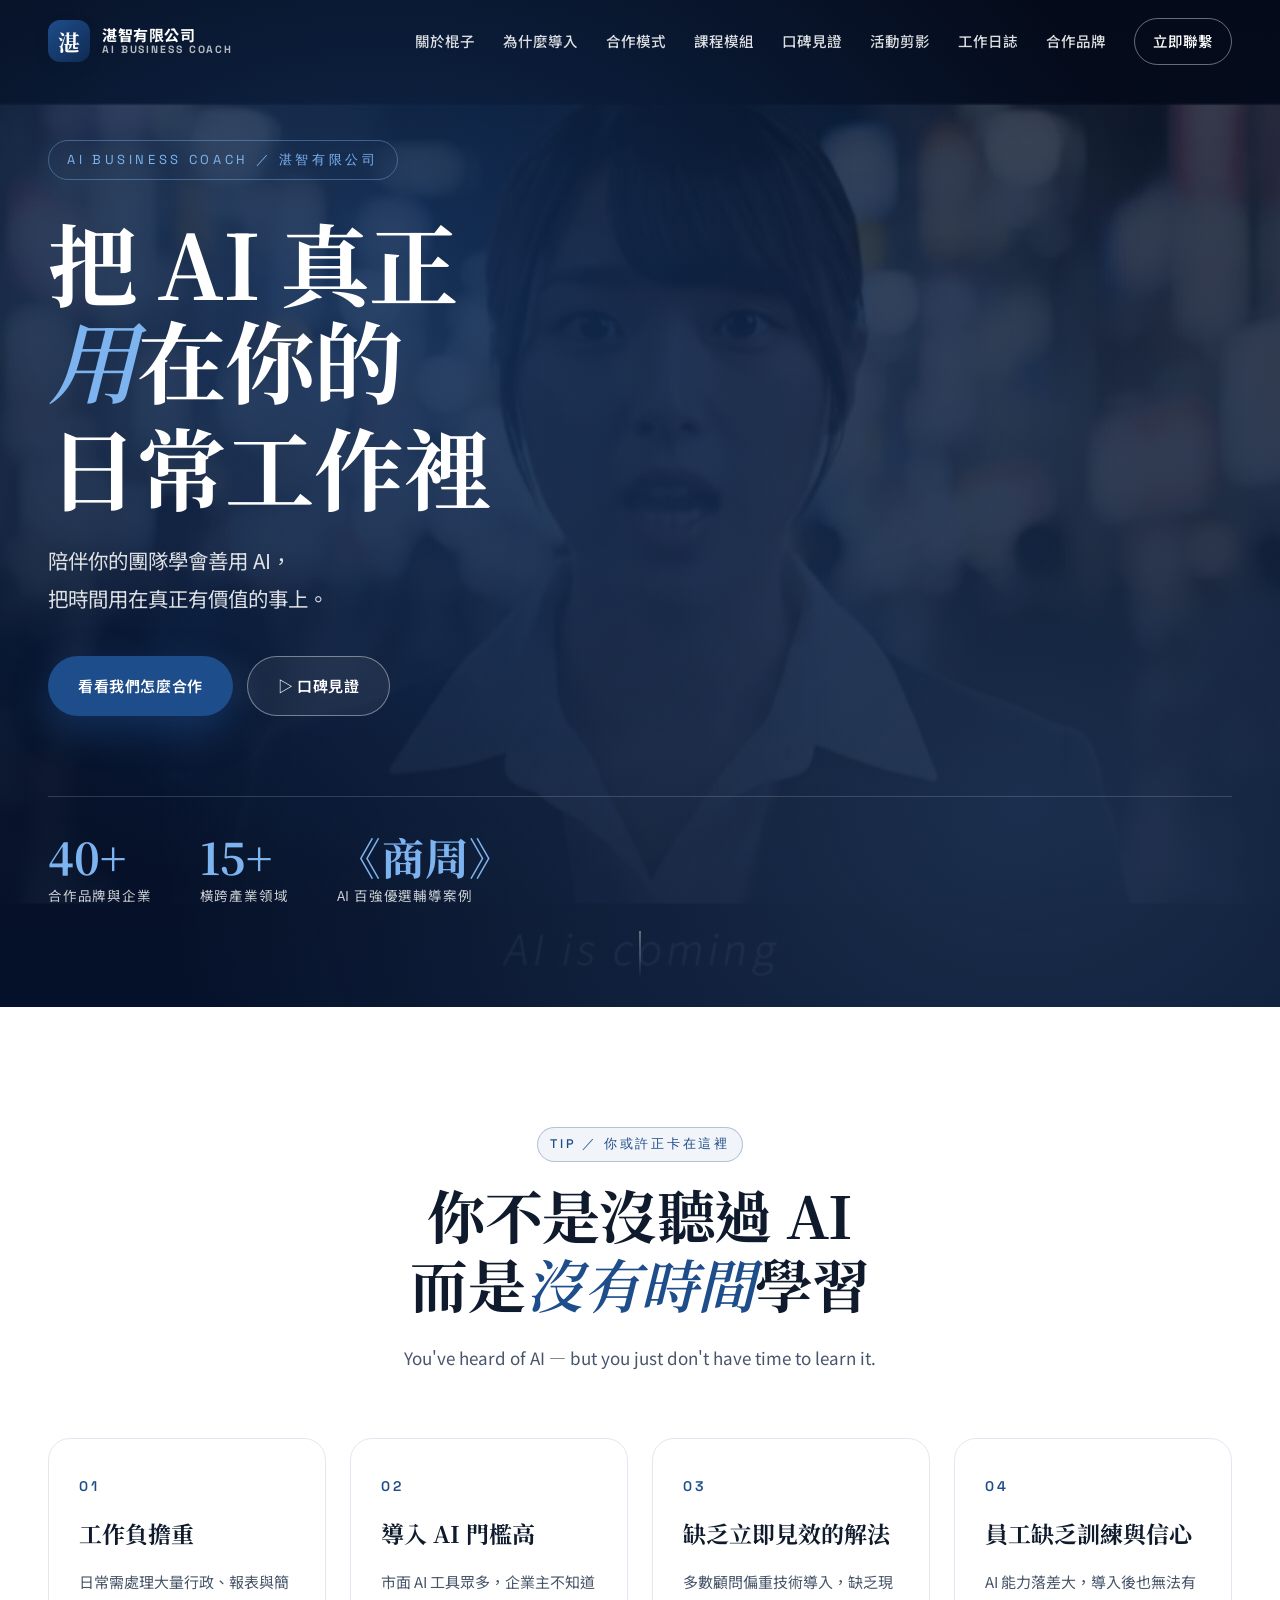
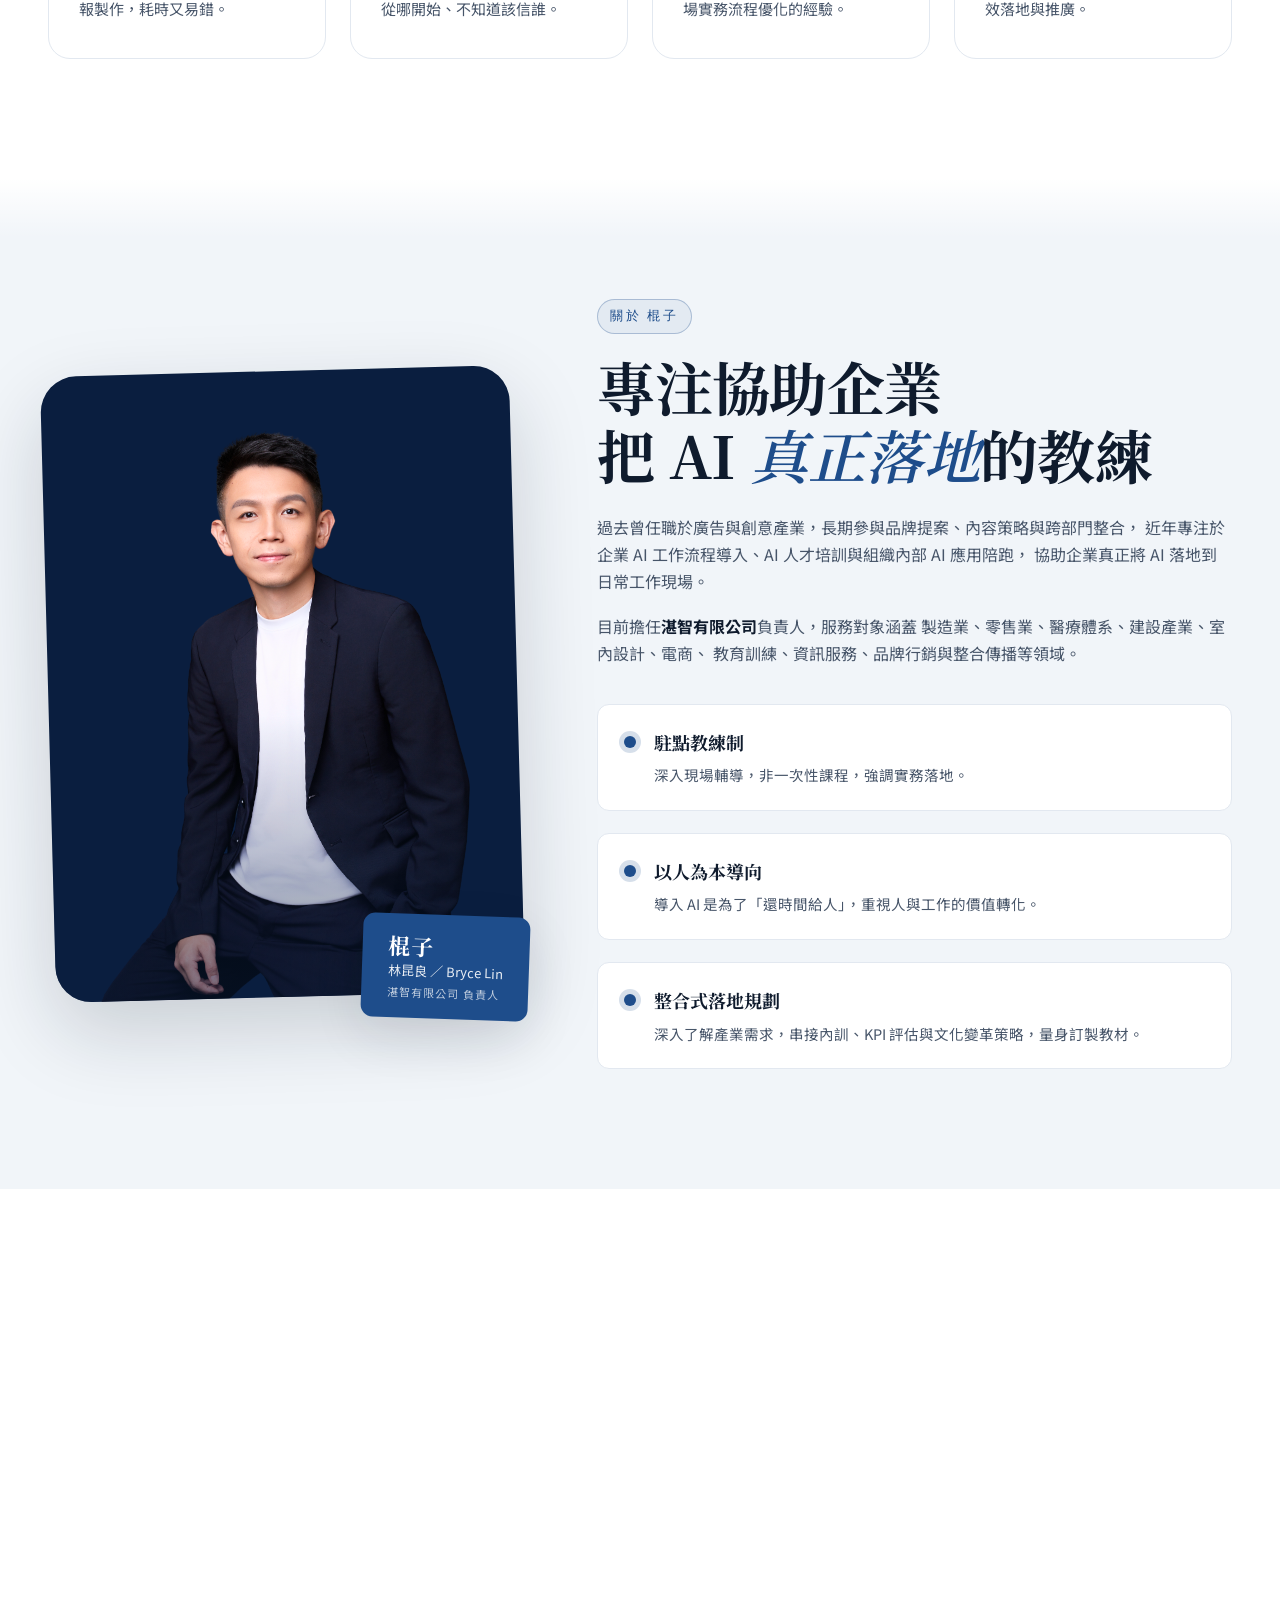
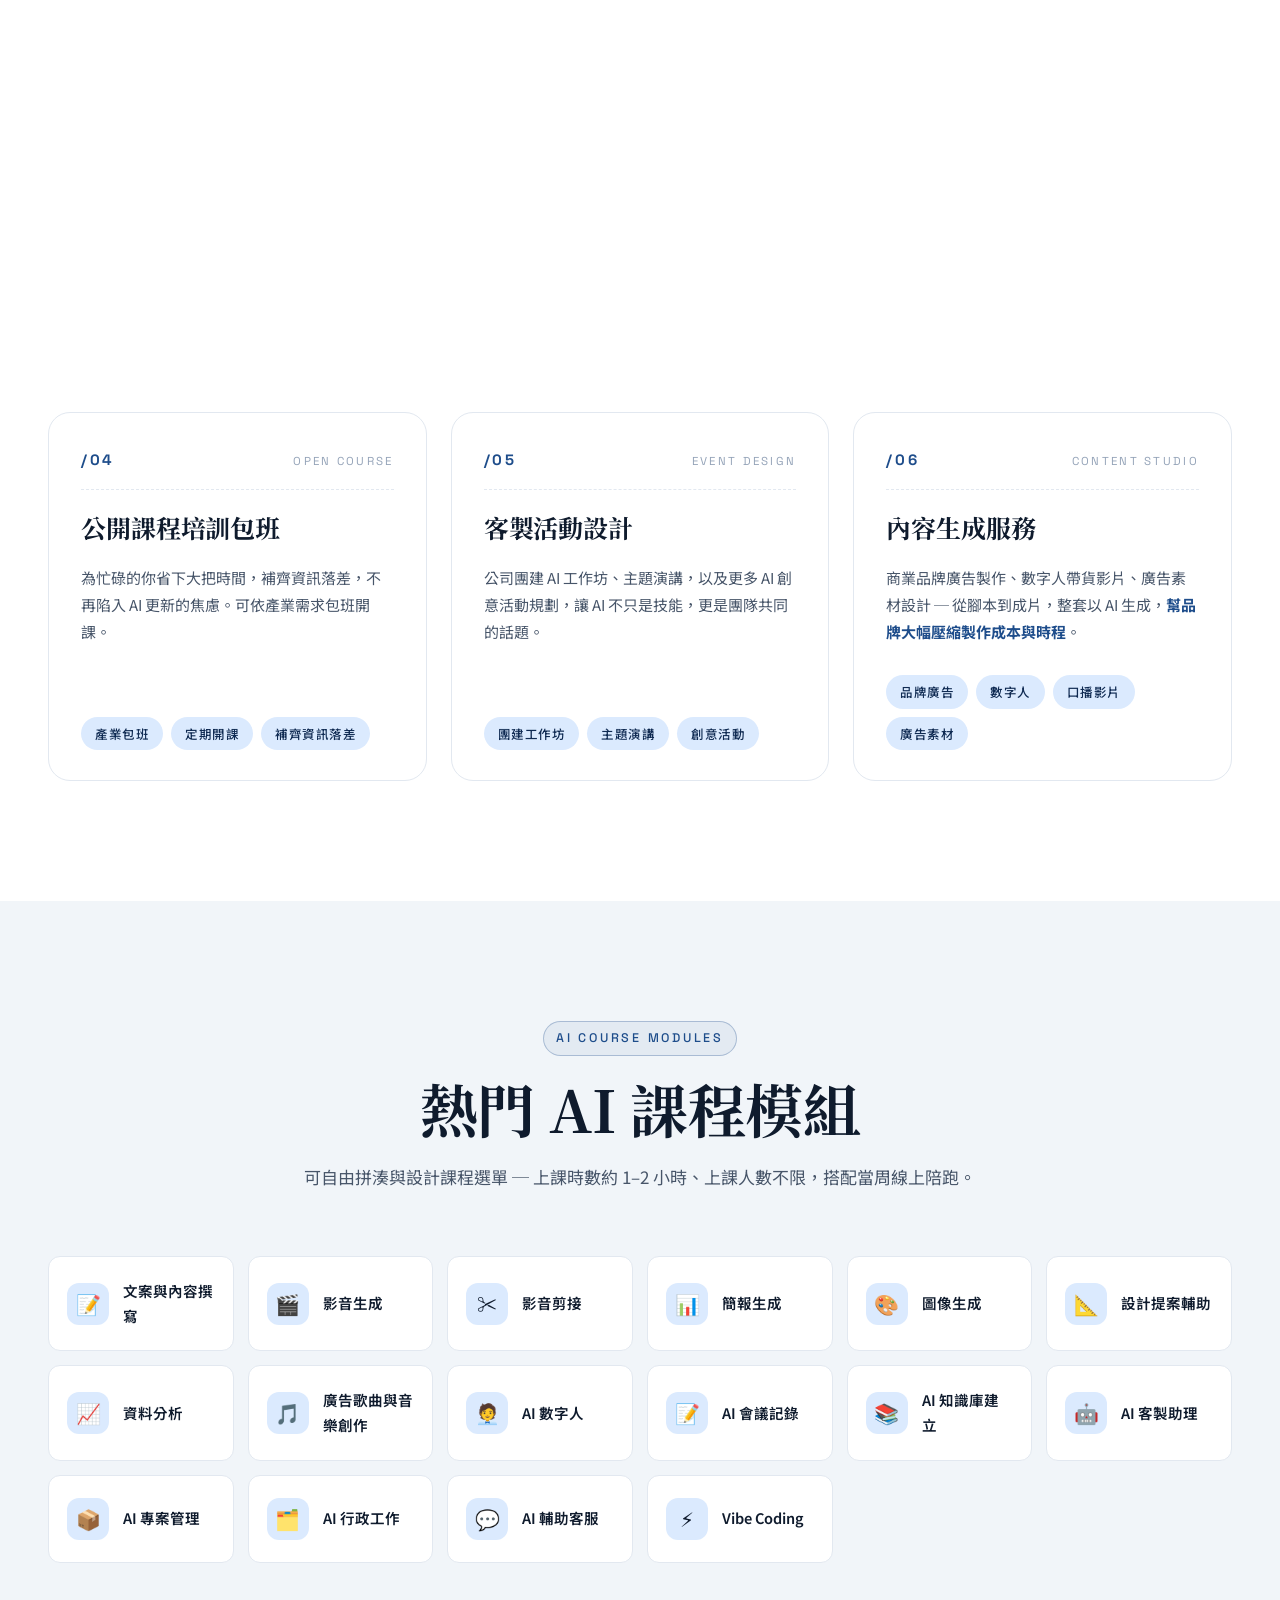
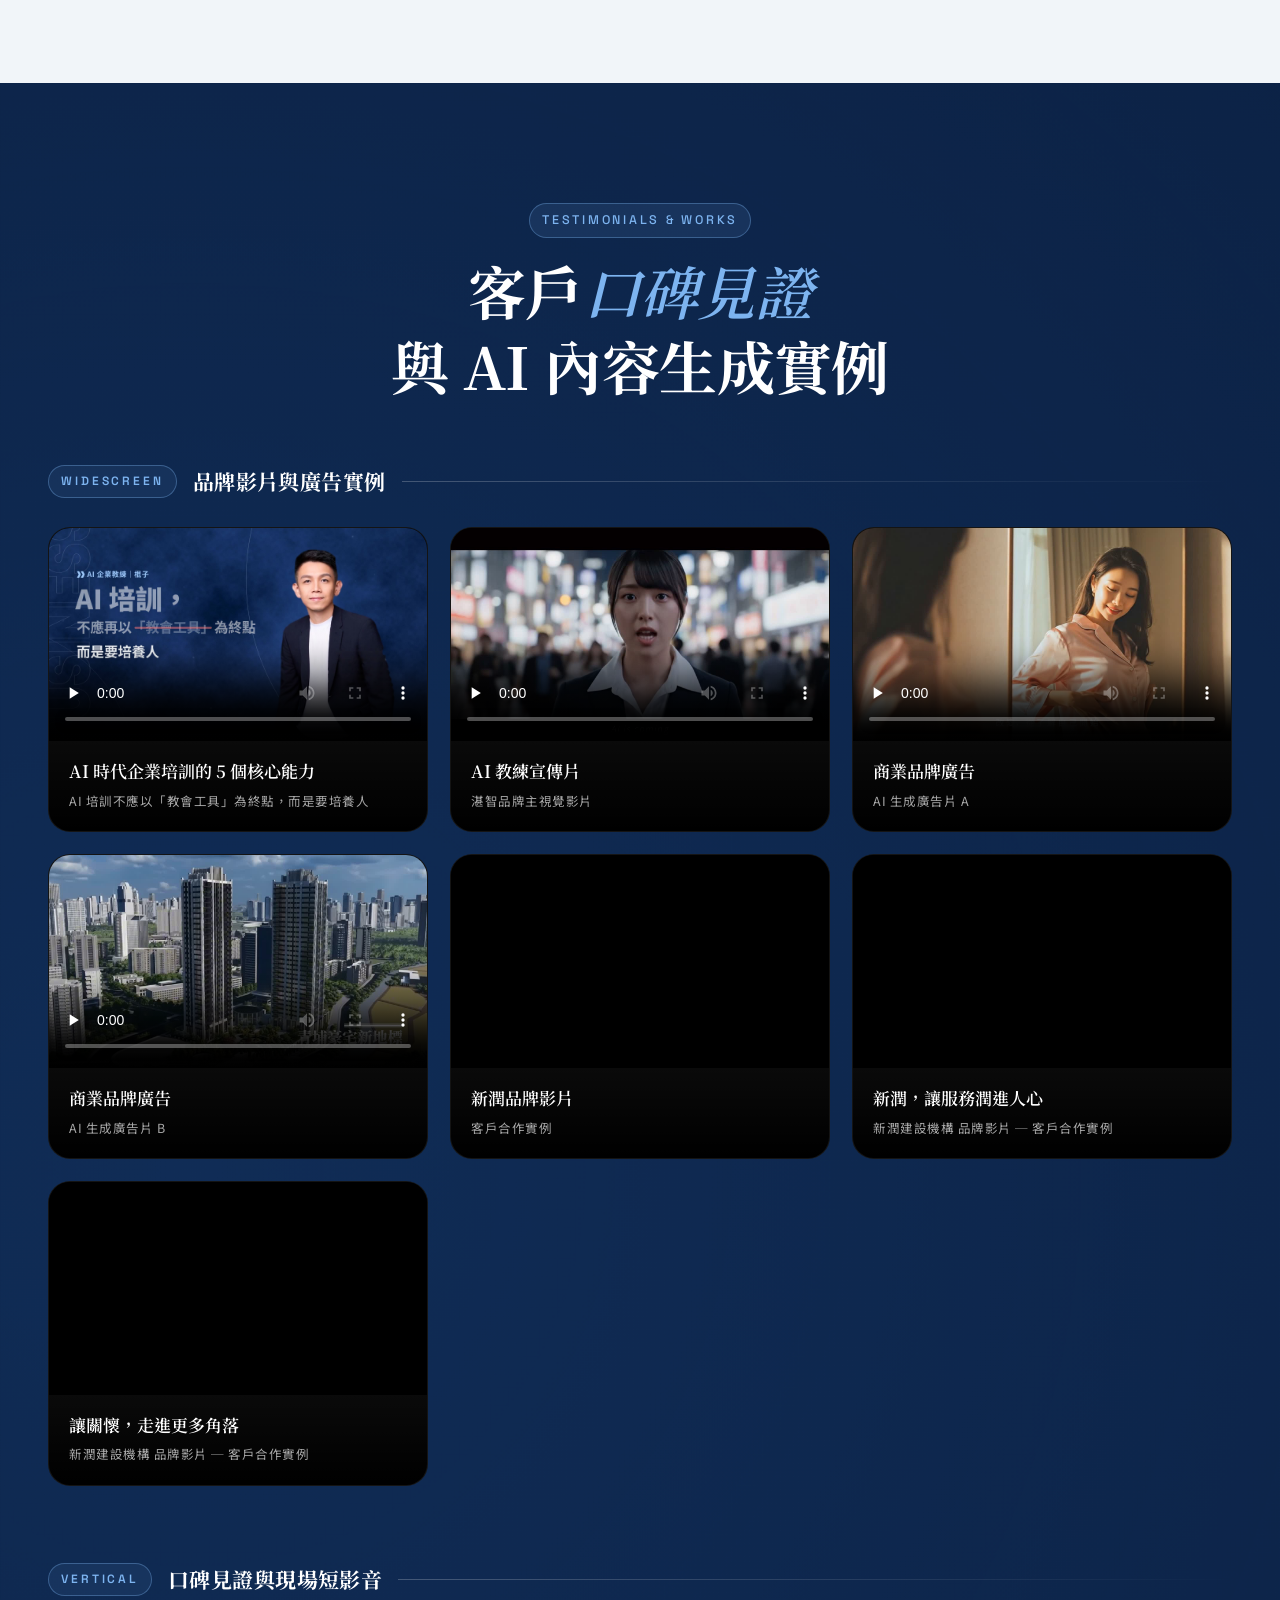
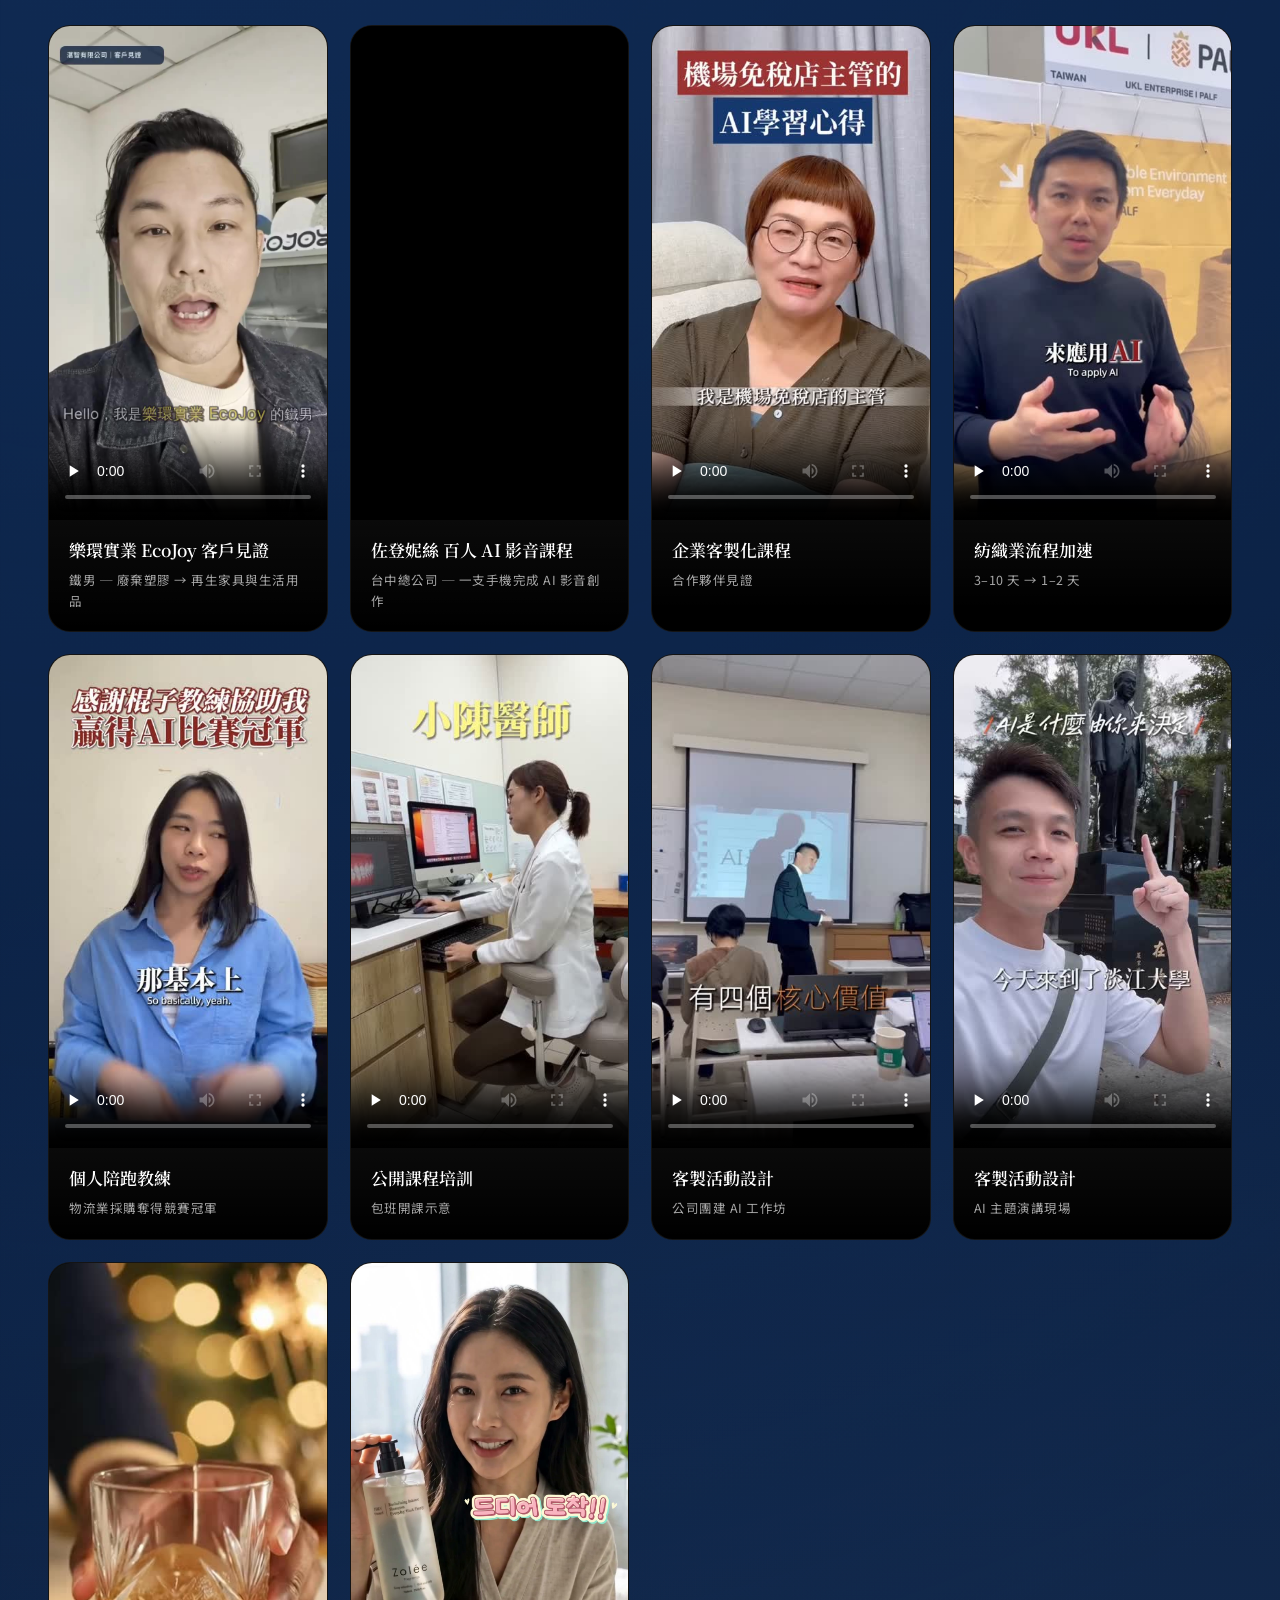
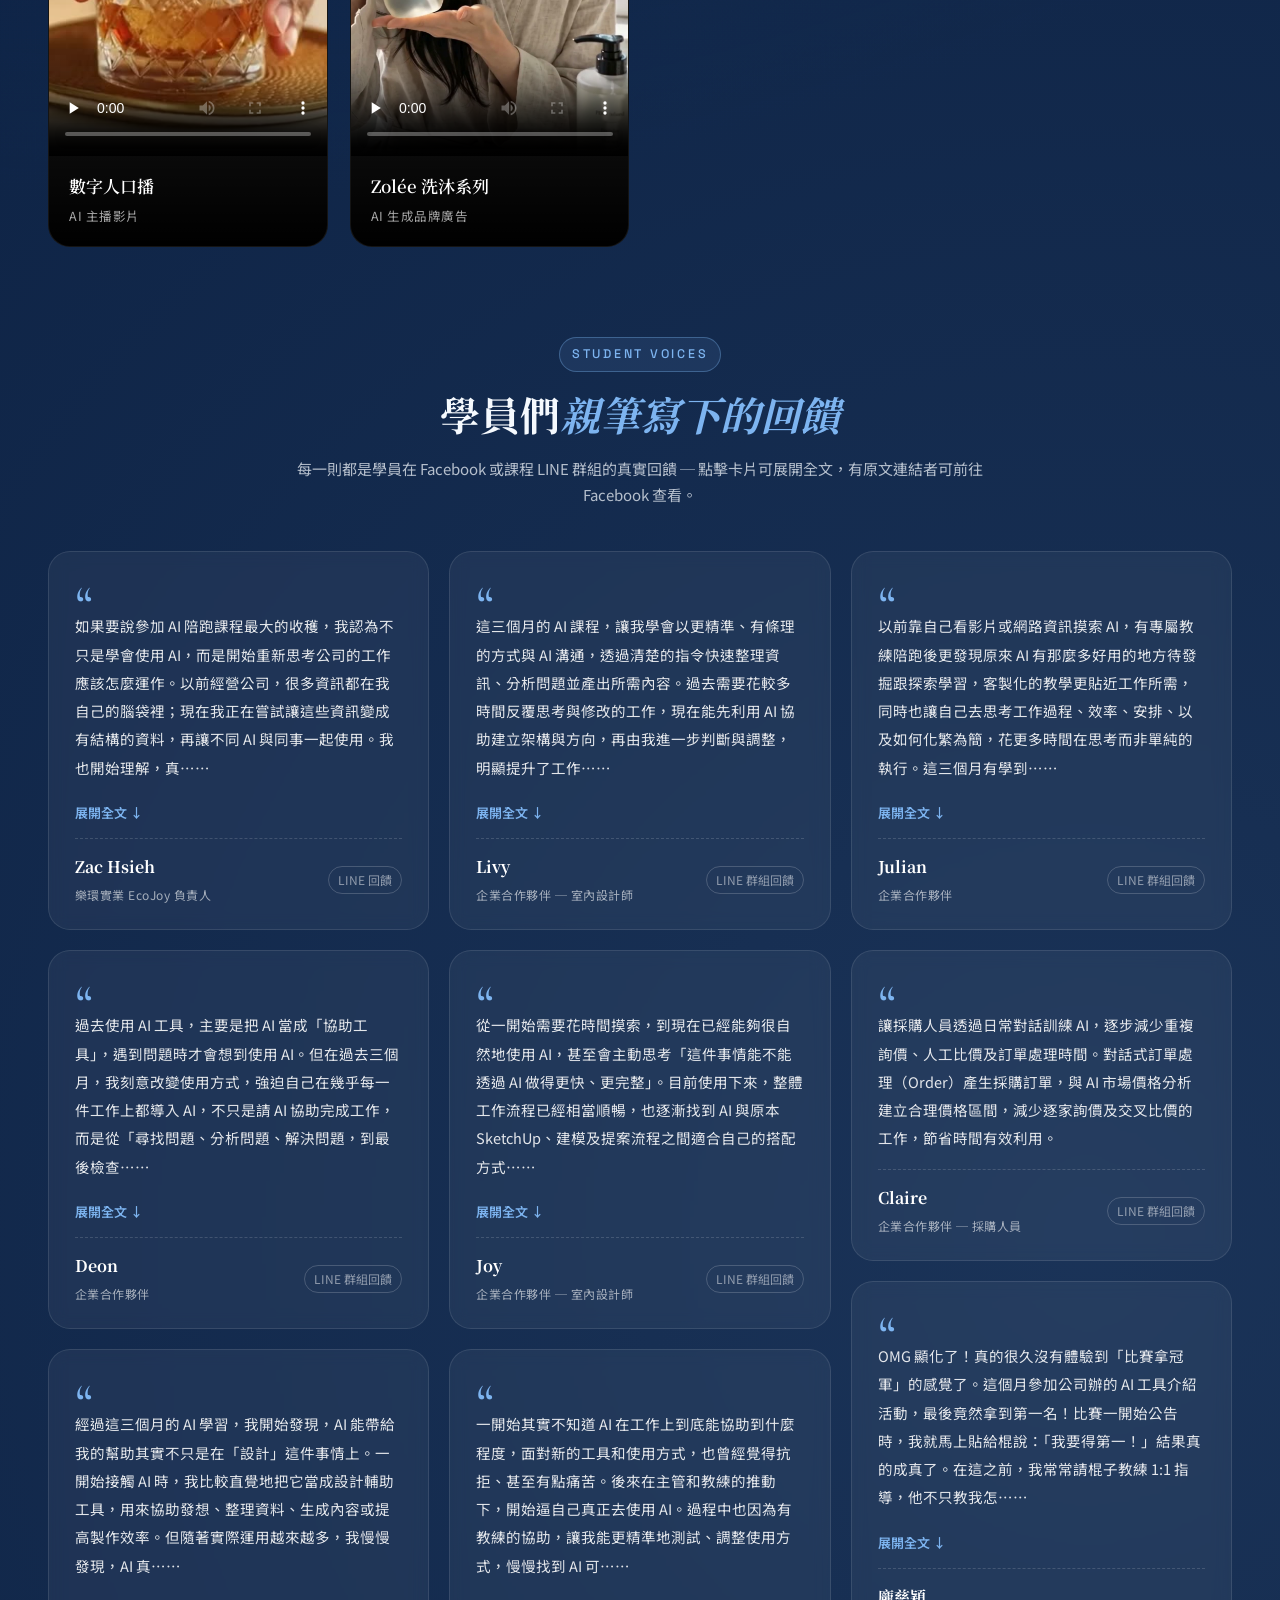
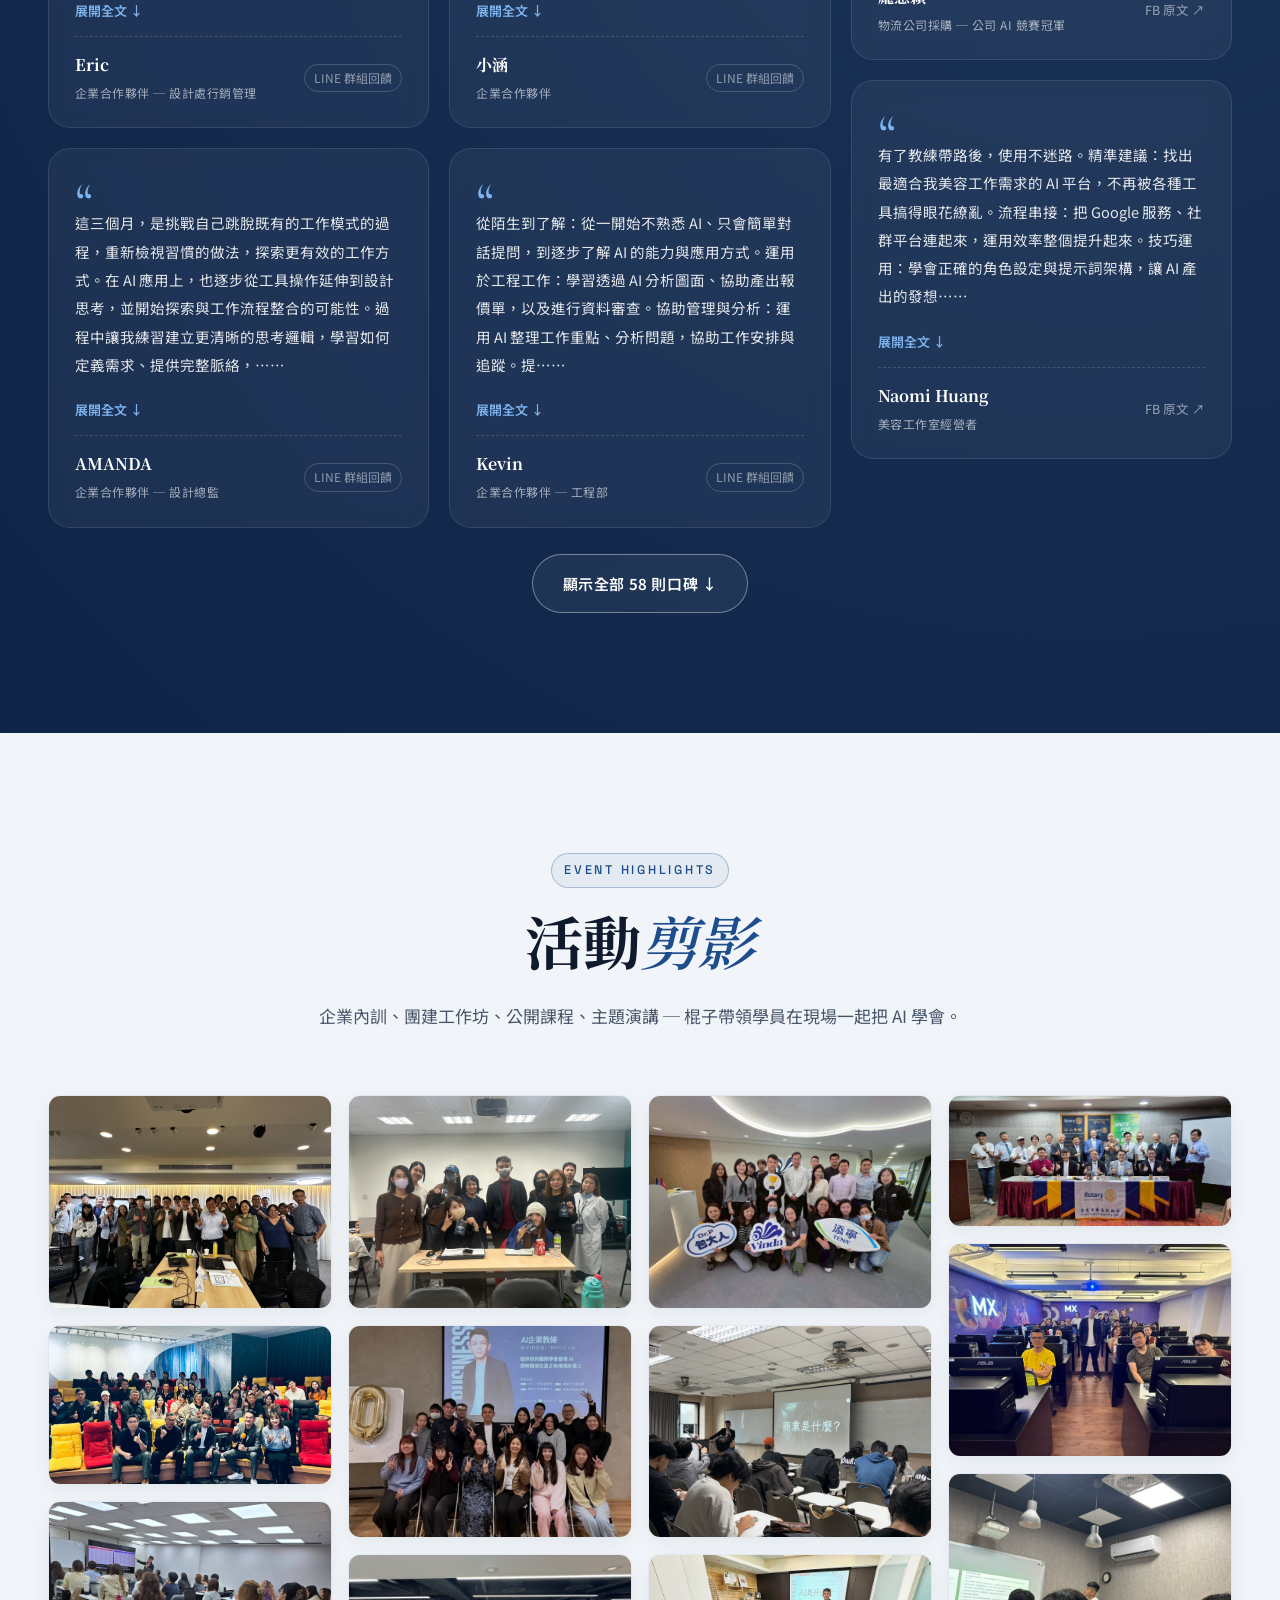
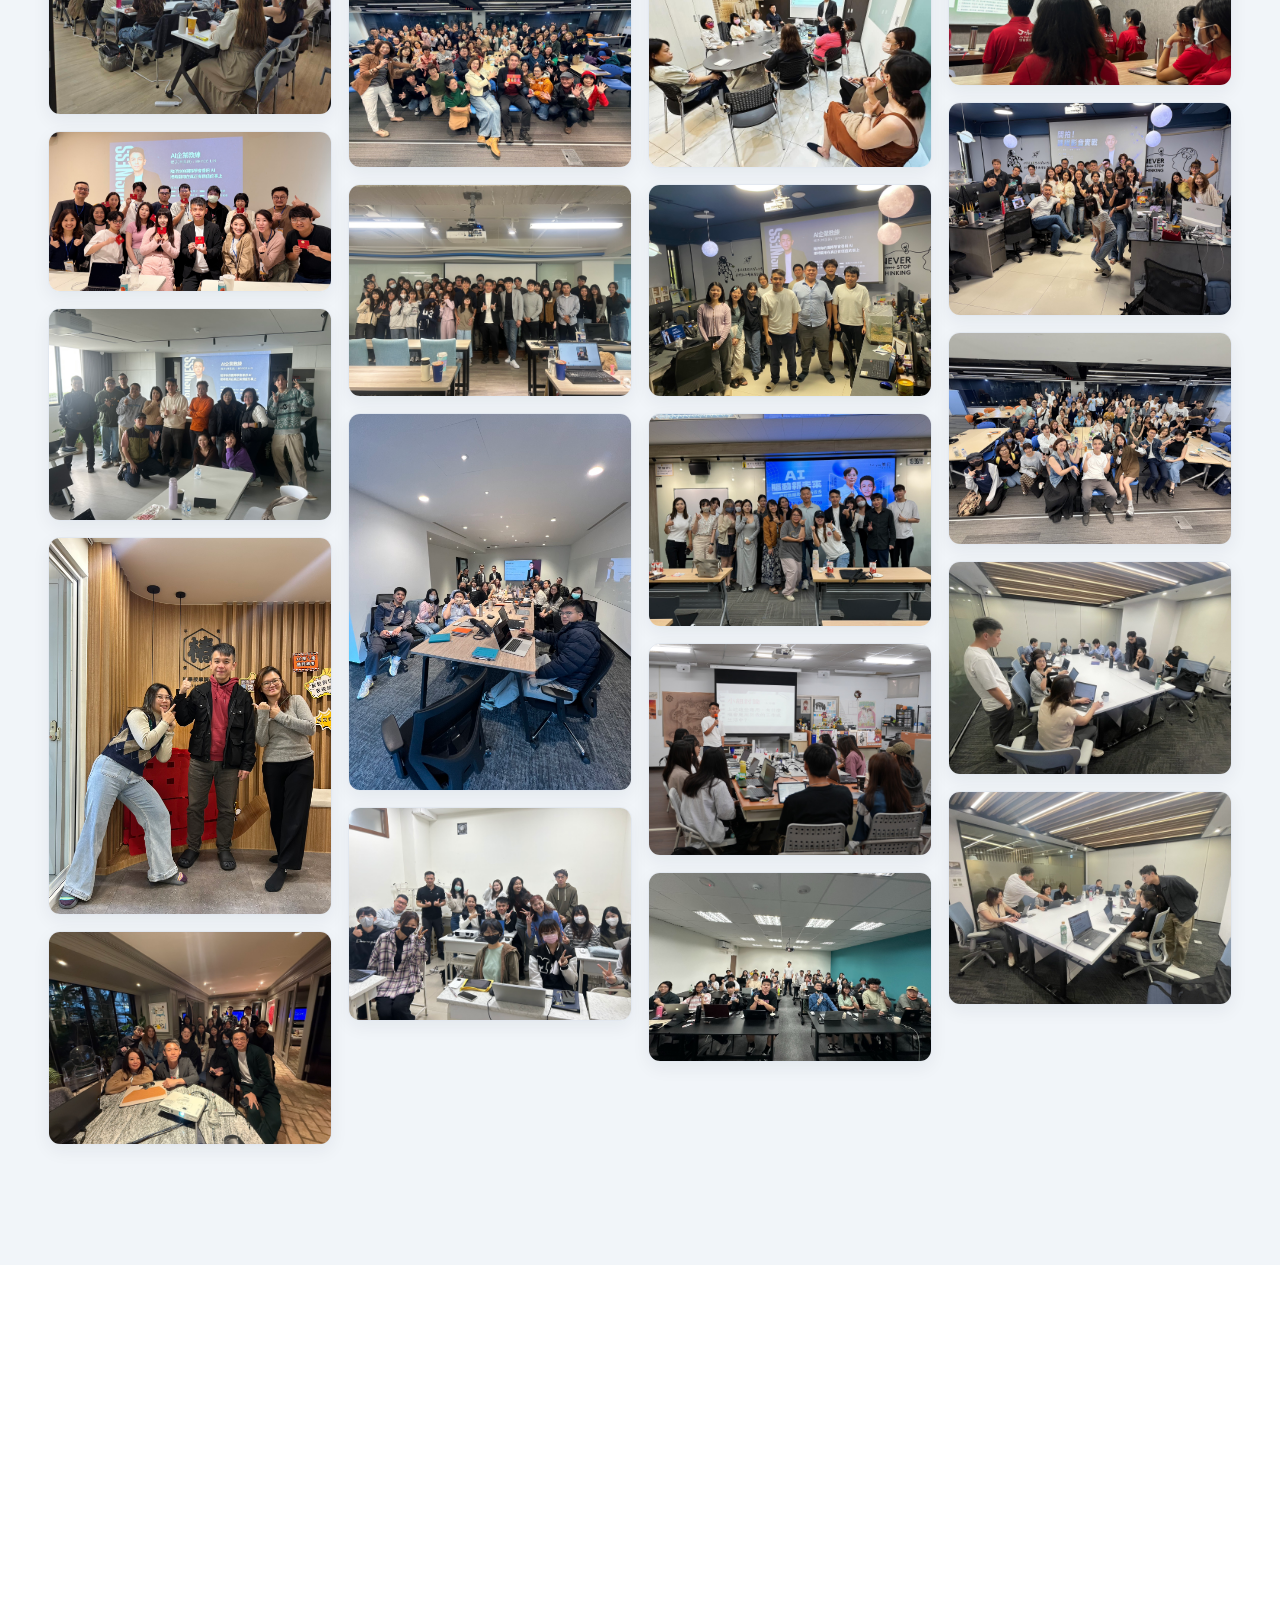
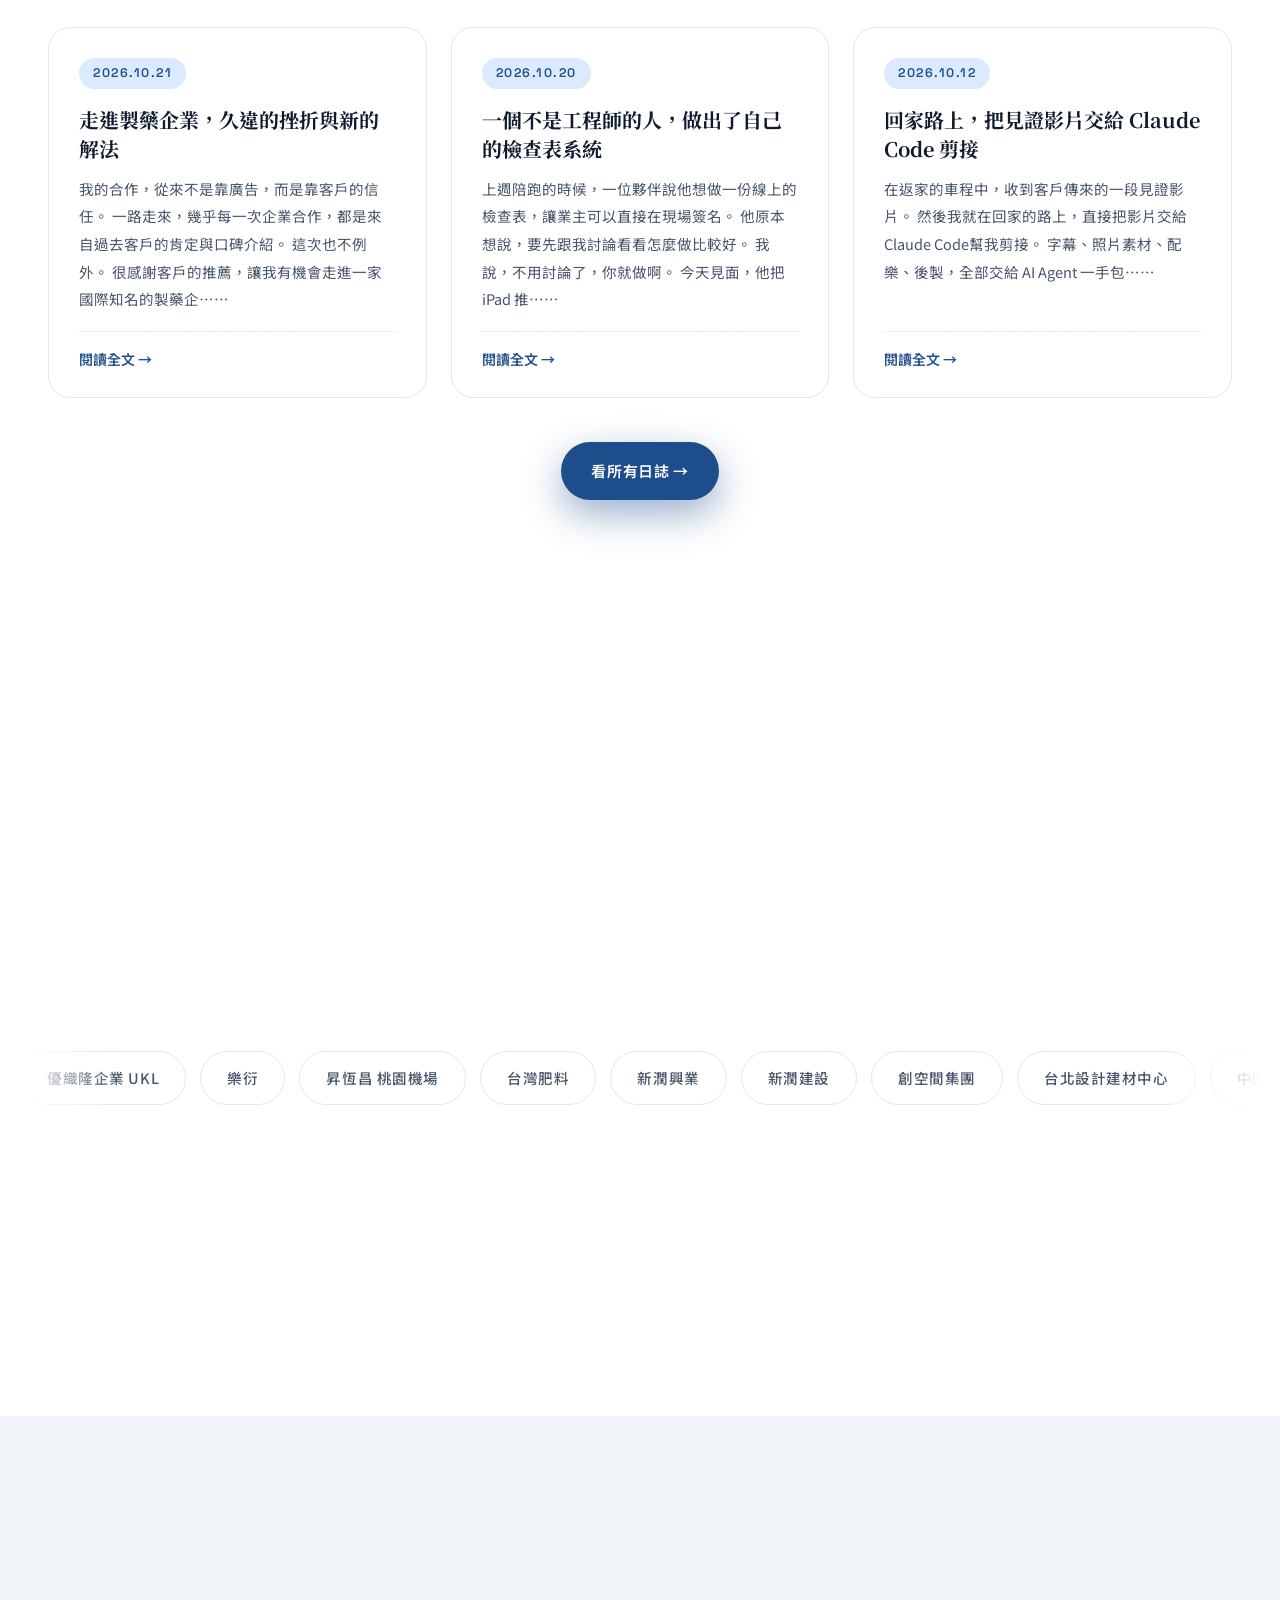
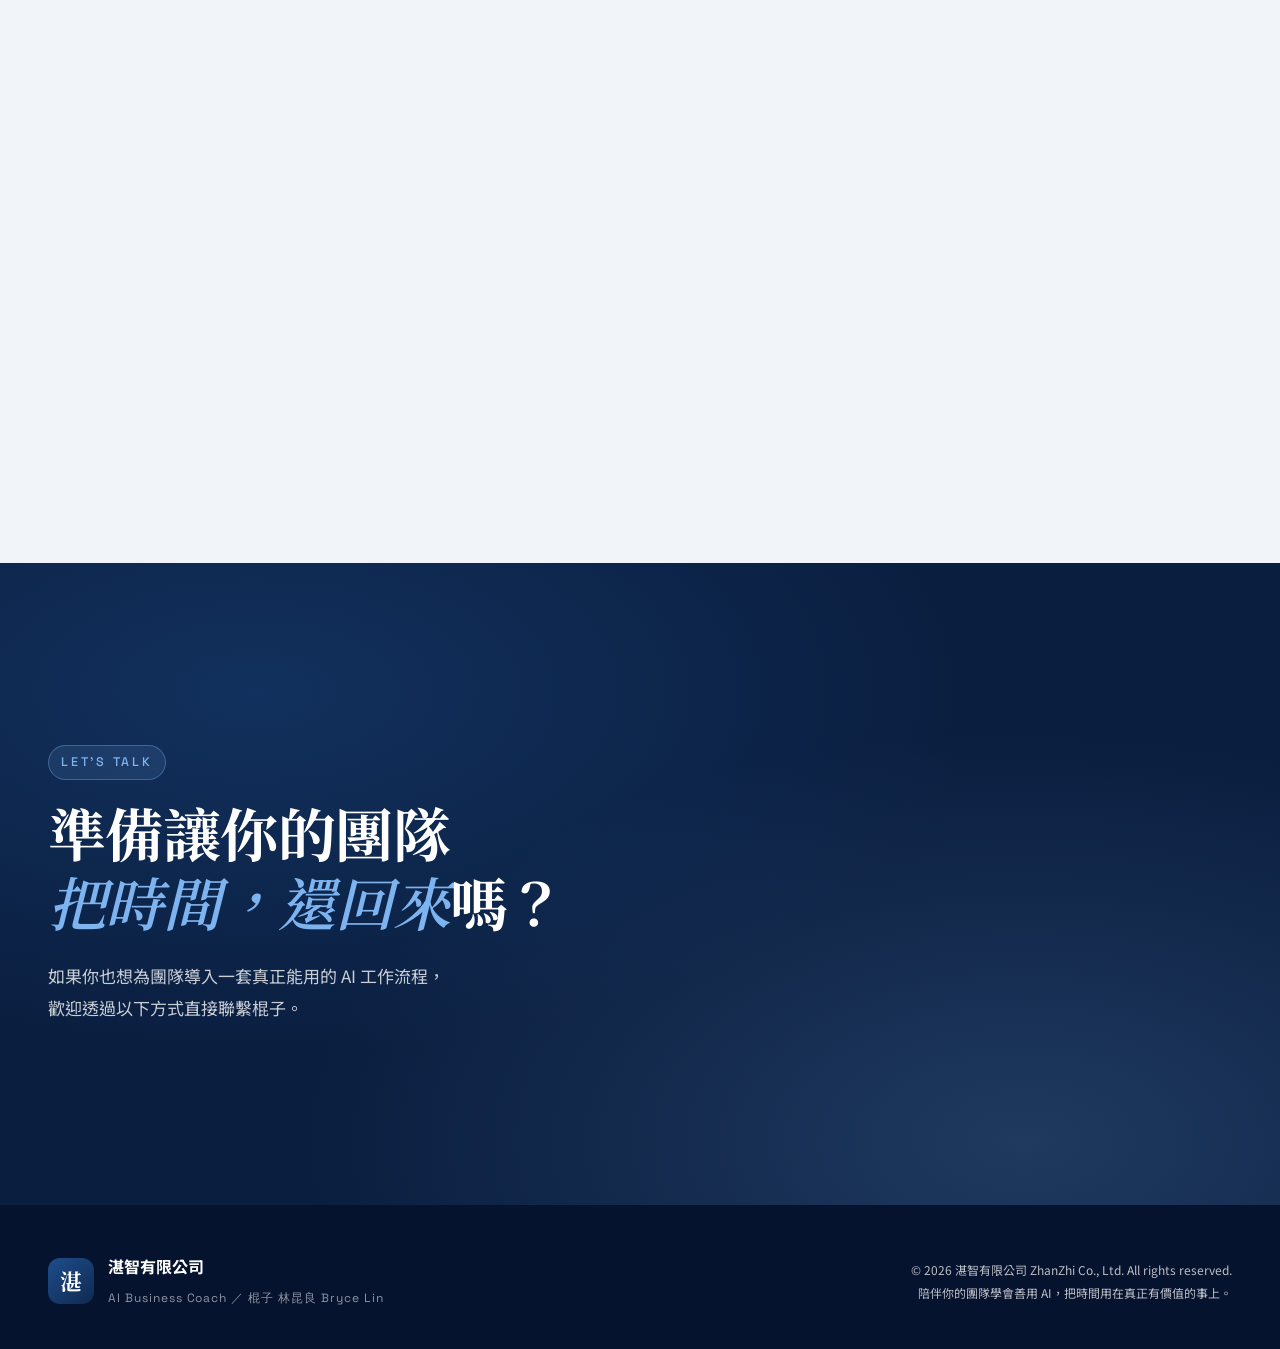
==== index.html @ 978f546e "口碑見證新增「AI 時代企業培訓的 5 個核心能力」橫幅品牌影片 - 放在「品牌影片與廣告實例」第一格，1920×1080、50 秒 - 以 4 秒處畫面作為封面圖  Co-Authored-By: " ====
<!DOCTYPE html>
<html lang="zh-Hant">
<head>
<meta charset="UTF-8" />
<meta name="viewport" content="width=device-width, initial-scale=1.0" />
<title>湛智有限公司 ─ AI 企業教練 ｜ 棍子 Bryce Lin</title>
<meta name="description" content="湛智有限公司 ─ AI 企業教練棍子 (林昆良) 帶領團隊深入企業現場，為製造、零售、設計、建設、醫療、教育、行銷等產業，量身設計 AI 工作流程與落地培訓。" />
<meta name="keywords" content="AI 企業教練, AI 顧問, AI 培訓, 工作流程, 湛智, 林昆良, Bryce Lin, 棍子, AI 落地" />
<meta name="robots" content="index, follow" />
<meta name="google-site-verification" content="xRfsb75PS0IWuex8g1L1iP04Tdxttl30GkpOT1Dk1wM" />
<link rel="canonical" href="https://khps05515.github.io/zhanzhi-site/" />
<meta property="og:type" content="website" />
<meta property="og:url" content="https://khps05515.github.io/zhanzhi-site/" />
<meta property="og:title" content="湛智有限公司 ─ AI 企業教練" />
<meta property="og:description" content="陪伴你的團隊學會善用 AI，把時間用在真正有價值的事上。" />
<meta property="og:image" content="https://khps05515.github.io/zhanzhi-site/assets/media/image1.png" />
<meta property="og:locale" content="zh_TW" />
<meta name="twitter:card" content="summary_large_image" />
<meta name="twitter:title" content="湛智有限公司 ─ AI 企業教練" />
<meta name="twitter:description" content="陪伴你的團隊學會善用 AI，把時間用在真正有價值的事上。" />
<meta name="twitter:image" content="https://khps05515.github.io/zhanzhi-site/assets/media/image1.png" />
<script type="application/ld+json">
{
  "@context": "https://schema.org",
  "@type": "ProfessionalService",
  "name": "湛智有限公司",
  "alternateName": "AI Business Coach",
  "url": "https://khps05515.github.io/zhanzhi-site/",
  "image": "https://khps05515.github.io/zhanzhi-site/assets/media/image1.png",
  "description": "湛智有限公司 ─ AI 企業教練棍子 (林昆良) 帶領團隊深入企業現場，為製造、零售、設計、建設、醫療、教育、行銷等產業，量身設計 AI 工作流程與落地培訓。",
  "areaServed": "TW",
  "founder": {
    "@type": "Person",
    "name": "林昆良",
    "alternateName": ["Bryce Lin", "棍子"],
    "jobTitle": "AI 企業教練"
  },
  "knowsAbout": ["AI 企業培訓", "AI 顧問", "AI 工作流程設計", "企業 AI 導入"]
}
</script>

<link rel="preconnect" href="https://fonts.googleapis.com">
<link rel="preconnect" href="https://fonts.gstatic.com" crossorigin>
<link href="https://fonts.googleapis.com/css2?family=Noto+Sans+TC:wght@300;400;500;700;900&family=Noto+Serif+TC:wght@500;700;900&family=Cormorant+Garamond:ital,wght@0,400;0,600;1,500&family=Space+Grotesk:wght@400;500;700&display=swap" rel="stylesheet">

<link rel="stylesheet" href="styles.css?v=54" />
</head>
<body>

<!-- ====== Navigation ====== -->
<header class="nav" id="nav">
  <div class="nav__inner">
    <a href="#top" class="nav__brand">
      <span class="nav__mark">湛</span>
      <span class="nav__name">
        <span class="nav__name-zh">湛智有限公司</span>
        <span class="nav__name-en">AI BUSINESS COACH</span>
      </span>
    </a>
    <nav class="nav__links">
      <a href="#about">關於棍子</a>
      <a href="#pain">為什麼導入</a>
      <a href="#services">合作模式</a>
      <a href="#modules">課程模組</a>
      <a href="#showcase">口碑見證</a>
      <a href="#events">活動剪影</a>
      <a href="#journal">工作日誌</a>
      <a href="#brands">合作品牌</a>
      <a href="#contact" class="nav__cta">立即聯繫</a>
    </nav>
    <button class="nav__menu" aria-label="開啟選單" id="navToggle">
      <span></span><span></span><span></span>
    </button>
  </div>
</header>

<!-- ====== Hero ====== -->
<section class="hero" id="top">
  <video class="hero__video" autoplay muted loop playsinline poster="assets/media/image13.jpeg">
    <source src="assets/media/VAGsjsJPZtU.mp4" type="video/mp4" />
  </video>
  <div class="hero__veil"></div>

  <div class="hero__content">
    <span class="hero__eyebrow">AI BUSINESS COACH ／ 湛智有限公司</span>
    <h1 class="hero__title">
      <span class="hero__line">把 AI 真正</span>
      <span class="hero__line"><em>用</em>在你的</span>
      <span class="hero__line">日常工作裡</span>
    </h1>
    <p class="hero__sub">
      陪伴你的團隊學會善用 AI，<br />
      把時間用在真正有價值的事上。
    </p>
    <div class="hero__actions">
      <a href="#services" class="btn btn--primary">看看我們怎麼合作</a>
      <a href="#showcase" class="btn btn--ghost">▷ 口碑見證</a>
    </div>

    <div class="hero__stats">
      <div><strong>40+</strong><span>合作品牌與企業</span></div>
      <div><strong>15+</strong><span>橫跨產業領域</span></div>
      <div><strong>《商周》</strong><span>AI 百強優選輔導案例</span></div>
    </div>
  </div>

  <a href="#pain" class="hero__scroll" aria-label="向下捲動">
    <span></span>
  </a>
</section>

<!-- ====== Pain Points ====== -->
<section class="section pain" id="pain">
  <div class="container">
    <div class="section__head">
      <span class="kicker">TIP ／ 你或許正卡在這裡</span>
      <h2 class="section__title">你不是沒聽過 AI<br />而是<em>沒有時間</em>學習</h2>
      <p class="section__lead">You've heard of AI — but you just don't have time to learn it.</p>
    </div>

    <div class="pain__grid">
      <article class="pain__card">
        <div class="pain__num">01</div>
        <h3>工作負擔重</h3>
        <p>日常需處理大量行政、報表與簡報製作，耗時又易錯。</p>
      </article>
      <article class="pain__card">
        <div class="pain__num">02</div>
        <h3>導入 AI 門檻高</h3>
        <p>市面 AI 工具眾多，企業主不知道從哪開始、不知道該信誰。</p>
      </article>
      <article class="pain__card">
        <div class="pain__num">03</div>
        <h3>缺乏立即見效的解法</h3>
        <p>多數顧問偏重技術導入，缺乏現場實務流程優化的經驗。</p>
      </article>
      <article class="pain__card">
        <div class="pain__num">04</div>
        <h3>員工缺乏訓練與信心</h3>
        <p>AI 能力落差大，導入後也無法有效落地與推廣。</p>
      </article>
    </div>
  </div>
</section>

<!-- ====== About / Differentiators ====== -->
<section class="section about" id="about">
  <div class="container about__layout">
    <div class="about__photo">
      <div class="about__photo-frame">
        <img src="assets/media/image1.png" alt="棍子 林昆良 Bryce Lin" />
      </div>
      <div class="about__photo-badge">
        <strong>棍子</strong>
        <span>林昆良 ／ Bryce Lin</span>
        <small>湛智有限公司 負責人</small>
      </div>
    </div>

    <div class="about__copy">
      <span class="kicker">關於 棍子</span>
      <h2 class="section__title">專注協助企業<br />把 AI <em>真正落地</em>的教練</h2>

      <p>
        過去曾任職於廣告與創意產業，長期參與品牌提案、內容策略與跨部門整合，
        近年專注於企業 AI 工作流程導入、AI 人才培訓與組織內部 AI 應用陪跑，
        協助企業真正將 AI 落地到日常工作現場。
      </p>
      <p>
        目前擔任<strong>湛智有限公司</strong>負責人，服務對象涵蓋
        製造業、零售業、醫療體系、建設產業、室內設計、電商、
        教育訓練、資訊服務、品牌行銷與整合傳播等領域。
      </p>

      <ul class="about__highlights">
        <li>
          <span class="dot"></span>
          <div>
            <h4>駐點教練制</h4>
            <p>深入現場輔導，非一次性課程，強調實務落地。</p>
          </div>
        </li>
        <li>
          <span class="dot"></span>
          <div>
            <h4>以人為本導向</h4>
            <p>導入 AI 是為了「還時間給人」，重視人與工作的價值轉化。</p>
          </div>
        </li>
        <li>
          <span class="dot"></span>
          <div>
            <h4>整合式落地規劃</h4>
            <p>深入了解產業需求，串接內訓、KPI 評估與文化變革策略，量身訂製教材。</p>
          </div>
        </li>
      </ul>
    </div>
  </div>
</section>

<!-- ====== Services / Cooperation Models ====== -->
<section class="section services" id="services">
  <div class="container">
    <div class="section__head section__head--center">
      <span class="kicker">COOPERATION MODEL</span>
      <h2 class="section__title">六種合作模式<br /><em>長出</em>屬於你的 AI 工作節奏</h2>
      <p class="section__lead">從一場兩小時的客製課程，到完整重建一條工作流程；從個人陪跑，到品牌影音內容代製。</p>
    </div>

    <div class="services__grid">
      <article class="service" id="svc-1">
        <div class="service__top">
          <span class="service__num">/01</span>
          <span class="service__en">CUSTOM COURSE</span>
        </div>
        <h3>企業客製化課程</h3>
        <p>以企業實際情境為主軸，從文案、會議記錄、影像生成到資料分析，自由拼湊與設計課程選單，簡單易學、效率全面升級。</p>
        <div class="service__pills">
          <span>1–2 小時</span><span>人數不限</span><span>當週線上陪跑</span>
        </div>
      </article>

      <article class="service" id="svc-2">
        <div class="service__top">
          <span class="service__num">/02</span>
          <span class="service__en">WORKFLOW REBUILD</span>
        </div>
        <h3>企業重建工作流程</h3>
        <p>以四大步驟，組織級導入 AI 進設計、開發或營運流程。實際案例：紡織業設計開發流程由原本 3–10 天，<strong>縮短至 1–2 天完成</strong>。</p>
        <div class="service__pills">
          <span>流程診斷</span><span>工具選型</span><span>SOP 重塑</span><span>陪跑驗收</span>
        </div>
      </article>

      <article class="service" id="svc-3">
        <div class="service__top">
          <span class="service__num">/03</span>
          <span class="service__en">1-ON-1 COACHING</span>
        </div>
        <h3>個人陪跑教練</h3>
        <p>一對一深度陪跑，量身規劃 AI 學習路徑。實際見證：物流業採購在公司舉辦的 AI 應用競賽中<strong>奪得冠軍</strong>。</p>
        <div class="service__pills">
          <span>一對一</span><span>客製學習路徑</span><span>即時答疑</span>
        </div>
      </article>

      <article class="service" id="svc-4">
        <div class="service__top">
          <span class="service__num">/04</span>
          <span class="service__en">OPEN COURSE</span>
        </div>
        <h3>公開課程培訓包班</h3>
        <p>為忙碌的你省下大把時間，補齊資訊落差，不再陷入 AI 更新的焦慮。可依產業需求包班開課。</p>
        <div class="service__pills">
          <span>產業包班</span><span>定期開課</span><span>補齊資訊落差</span>
        </div>
      </article>

      <article class="service" id="svc-5">
        <div class="service__top">
          <span class="service__num">/05</span>
          <span class="service__en">EVENT DESIGN</span>
        </div>
        <h3>客製活動設計</h3>
        <p>公司團建 AI 工作坊、主題演講，以及更多 AI 創意活動規劃，讓 AI 不只是技能，更是團隊共同的話題。</p>
        <div class="service__pills">
          <span>團建工作坊</span><span>主題演講</span><span>創意活動</span>
        </div>
      </article>

      <article class="service" id="svc-6">
        <div class="service__top">
          <span class="service__num">/06</span>
          <span class="service__en">CONTENT STUDIO</span>
        </div>
        <h3>內容生成服務</h3>
        <p>商業品牌廣告製作、數字人帶貨影片、廣告素材設計 ─ 從腳本到成片，整套以 AI 生成，<strong>幫品牌大幅壓縮製作成本與時程</strong>。</p>
        <div class="service__pills">
          <span>品牌廣告</span><span>數字人</span><span>口播影片</span><span>廣告素材</span>
        </div>
      </article>
    </div>
  </div>
</section>

<!-- ====== Course Modules ====== -->
<section class="section modules" id="modules">
  <div class="container">
    <div class="section__head section__head--center">
      <span class="kicker">AI COURSE MODULES</span>
      <h2 class="section__title">熱門 AI 課程模組</h2>
      <p class="section__lead">可自由拼湊與設計課程選單 ─ 上課時數約 1–2 小時、上課人數不限，搭配當周線上陪跑。</p>
    </div>

    <div class="modules__grid">
      <div class="module"><span class="module__icon">📝</span><h4>文案與內容撰寫</h4></div>
      <div class="module"><span class="module__icon">🎬</span><h4>影音生成</h4></div>
      <div class="module"><span class="module__icon">✂️</span><h4>影音剪接</h4></div>
      <div class="module"><span class="module__icon">📊</span><h4>簡報生成</h4></div>
      <div class="module"><span class="module__icon">🎨</span><h4>圖像生成</h4></div>
      <div class="module"><span class="module__icon">📐</span><h4>設計提案輔助</h4></div>
      <div class="module"><span class="module__icon">📈</span><h4>資料分析</h4></div>
      <div class="module"><span class="module__icon">🎵</span><h4>廣告歌曲與音樂創作</h4></div>
      <div class="module"><span class="module__icon">🧑‍💼</span><h4>AI 數字人</h4></div>
      <div class="module"><span class="module__icon">📝</span><h4>AI 會議記錄</h4></div>
      <div class="module"><span class="module__icon">📚</span><h4>AI 知識庫建立</h4></div>
      <div class="module"><span class="module__icon">🤖</span><h4>AI 客製助理</h4></div>
      <div class="module"><span class="module__icon">📦</span><h4>AI 專案管理</h4></div>
      <div class="module"><span class="module__icon">🗂️</span><h4>AI 行政工作</h4></div>
      <div class="module"><span class="module__icon">💬</span><h4>AI 輔助客服</h4></div>
      <div class="module"><span class="module__icon">⚡</span><h4>Vibe Coding</h4></div>
    </div>
  </div>
</section>

<!-- ====== Showcase Gallery ====== -->
<section class="section showcase" id="showcase">
  <div class="container">
    <div class="section__head section__head--center">
      <span class="kicker">TESTIMONIALS &amp; WORKS</span>
      <h2 class="section__title">客戶<em>口碑見證</em><br />與 AI 內容生成實例</h2>
    </div>

    <!-- 橫幅影片 ─ 品牌影片與廣告實例 -->
    <div class="showcase__group">
      <div class="showcase__label">
        <span class="showcase__label-en">WIDESCREEN</span>
        <h3>品牌影片與廣告實例</h3>
        <i class="showcase__label-line"></i>
      </div>
      <div class="showcase__grid showcase__grid--wide">
        <figure class="show" data-title="AI 時代企業培訓的 5 個核心能力">
          <video controls playsinline webkit-playsinline preload="none" poster="assets/media/ai-training-5-skills.jpg">
            <source src="assets/media/ai-training-5-skills.mp4" type="video/mp4" />
          </video>
          <figcaption><span>AI 時代企業培訓的 5 個核心能力</span><small>AI 培訓不應以「教會工具」為終點，而是要培養人</small></figcaption>
        </figure>
        <figure class="show" data-title="AI 教練宣傳片">
          <video controls playsinline webkit-playsinline preload="none" poster="assets/media/image13.jpeg">
            <source src="assets/media/VAGsjsJPZtU.mp4" type="video/mp4" />
          </video>
          <figcaption><span>AI 教練宣傳片</span><small>湛智品牌主視覺影片</small></figcaption>
        </figure>
        <figure class="show" data-title="商業品牌廣告 A">
          <video controls playsinline webkit-playsinline preload="none" poster="assets/media/image28.jpeg">
            <source src="assets/media/VAG6P3xcJBw.mp4" type="video/mp4" />
          </video>
          <figcaption><span>商業品牌廣告</span><small>AI 生成廣告片 A</small></figcaption>
        </figure>
        <figure class="show" data-title="商業品牌廣告 B">
          <video controls playsinline webkit-playsinline preload="none" poster="assets/media/image29.jpeg">
            <source src="assets/media/VAG6P0LR3h4.mp4" type="video/mp4" />
          </video>
          <figcaption><span>商業品牌廣告</span><small>AI 生成廣告片 B</small></figcaption>
        </figure>
        <figure class="show" data-title="新潤品牌影片">
          <iframe
            src="https://www.youtube-nocookie.com/embed/n0GpsJBhhnA"
            title="新潤品牌影片"
            loading="lazy"
            allow="accelerometer; autoplay; clipboard-write; encrypted-media; gyroscope; picture-in-picture; web-share"
            allowfullscreen></iframe>
          <figcaption><span>新潤品牌影片</span><small>客戶合作實例</small></figcaption>
        </figure>
        <figure class="show" data-title="新潤，讓服務潤進人心">
          <iframe
            src="https://www.youtube-nocookie.com/embed/jL7sYoH_MTE"
            title="新潤，讓服務潤進人心"
            loading="lazy"
            allow="accelerometer; autoplay; clipboard-write; encrypted-media; gyroscope; picture-in-picture; web-share"
            allowfullscreen></iframe>
          <figcaption><span>新潤，讓服務潤進人心</span><small>新潤建設機構 品牌影片 ─ 客戶合作實例</small></figcaption>
        </figure>
        <figure class="show" data-title="讓關懷，走進更多角落">
          <iframe
            src="https://www.youtube-nocookie.com/embed/rwVbrANjfGk"
            title="讓關懷，走進更多角落"
            loading="lazy"
            allow="accelerometer; autoplay; clipboard-write; encrypted-media; gyroscope; picture-in-picture; web-share"
            allowfullscreen></iframe>
          <figcaption><span>讓關懷，走進更多角落</span><small>新潤建設機構 品牌影片 ─ 客戶合作實例</small></figcaption>
        </figure>
      </div>
    </div>

    <!-- 直幅影片 ─ 見證與現場短影音 -->
    <div class="showcase__group">
      <div class="showcase__label">
        <span class="showcase__label-en">VERTICAL</span>
        <h3>口碑見證與現場短影音</h3>
        <i class="showcase__label-line"></i>
      </div>
      <div class="showcase__grid showcase__grid--portrait">
        <figure class="show is-portrait" data-title="樂環實業 EcoJoy 鐵男 ─ 客戶見證">
          <video controls playsinline webkit-playsinline preload="none" poster="assets/media/testimonial-ecojoy.jpg">
            <source src="assets/media/testimonial-ecojoy.mp4" type="video/mp4" />
          </video>
          <figcaption><span>樂環實業 EcoJoy 客戶見證</span><small>鐵男 ─ 廢棄塑膠 → 再生家具與生活用品</small></figcaption>
        </figure>
        <figure class="show is-portrait" data-title="佐登妮絲 百人 AI 影音課程">
          <iframe
            src="https://www.facebook.com/plugins/video.php?href=https%3A%2F%2Fwww.facebook.com%2Freel%2F2116862889226689%2F&show_text=false&t=0"
            title="佐登妮絲總公司 百人 AI 影音課程現場"
            loading="lazy"
            allow="autoplay; clipboard-write; encrypted-media; picture-in-picture; web-share"
            allowfullscreen></iframe>
          <figcaption><span>佐登妮絲 百人 AI 影音課程</span><small>台中總公司 ─ 一支手機完成 AI 影音創作</small></figcaption>
        </figure>
        <figure class="show is-portrait" data-title="企業客製化課程">
          <video controls playsinline webkit-playsinline preload="none" poster="assets/media/image16.jpeg">
            <source src="assets/media/VAG4YPOvV64.mp4" type="video/mp4" />
          </video>
          <figcaption><span>企業客製化課程</span><small>合作夥伴見證</small></figcaption>
        </figure>
        <figure class="show is-portrait" data-title="紡織業流程加速">
          <video controls playsinline webkit-playsinline preload="none" poster="assets/media/image18.jpeg">
            <source src="assets/media/VAG6PxEdj7g.mp4" type="video/mp4" />
          </video>
          <figcaption><span>紡織業流程加速</span><small>3–10 天 → 1–2 天</small></figcaption>
        </figure>
        <figure class="show is-portrait" data-title="個人陪跑教練">
          <video controls playsinline webkit-playsinline preload="none" poster="assets/media/image23.jpeg">
            <source src="assets/media/VAG4YPSbqUE.mp4" type="video/mp4" />
          </video>
          <figcaption><span>個人陪跑教練</span><small>物流業採購奪得競賽冠軍</small></figcaption>
        </figure>
        <figure class="show is-portrait" data-title="公開課程培訓">
          <video controls playsinline webkit-playsinline preload="none" poster="assets/media/image24.jpeg">
            <source src="assets/media/VAG4YNzqMjw.mp4" type="video/mp4" />
          </video>
          <figcaption><span>公開課程培訓</span><small>包班開課示意</small></figcaption>
        </figure>
        <figure class="show is-portrait" data-title="客製活動設計 ─ AI 工作坊">
          <video controls playsinline webkit-playsinline preload="none" poster="assets/media/image25.jpeg">
            <source src="assets/media/VAG6P2x4mTU.mp4" type="video/mp4" />
          </video>
          <figcaption><span>客製活動設計</span><small>公司團建 AI 工作坊</small></figcaption>
        </figure>
        <figure class="show is-portrait" data-title="客製活動設計 ─ 主題演講">
          <video controls playsinline webkit-playsinline preload="none" poster="assets/media/image27.jpeg">
            <source src="assets/media/VAG8TEedjjQ.mp4" type="video/mp4" />
          </video>
          <figcaption><span>客製活動設計</span><small>AI 主題演講現場</small></figcaption>
        </figure>
        <figure class="show is-portrait" data-title="數字人口播影片">
          <video controls playsinline webkit-playsinline preload="none" poster="assets/media/image30.jpeg">
            <source src="assets/media/VAG8TDjU4UQ.mp4" type="video/mp4" />
          </video>
          <figcaption><span>數字人口播</span><small>AI 主播影片</small></figcaption>
        </figure>
        <figure class="show is-portrait" data-title="Zolée 洗沐系列廣告">
          <video controls playsinline webkit-playsinline preload="none" poster="assets/media/zolee-0501.jpg">
            <source src="assets/media/zolee-0501.mp4" type="video/mp4" />
          </video>
          <figcaption><span>Zolée 洗沐系列</span><small>AI 生成品牌廣告</small></figcaption>
        </figure>
      </div>
    </div>

    <!-- 學員文字口碑牆 -->
    <div class="quotes__head">
      <span class="kicker">STUDENT VOICES</span>
      <h3 class="quotes__title">學員們<em>親筆寫下的回饋</em></h3>
      <p class="quotes__lead">每一則都是學員在 Facebook 或課程 LINE 群組的真實回饋 ─ 點擊卡片可展開全文，有原文連結者可前往 Facebook 查看。</p>
    </div>
    <div class="quotes__grid" id="quotesGrid"></div>
  </div>
</section>

<!-- ====== Event Highlights ====== -->
<section class="section events" id="events">
  <div class="container">
    <div class="section__head section__head--center">
      <span class="kicker">EVENT HIGHLIGHTS</span>
      <h2 class="section__title">活動<em>剪影</em></h2>
      <p class="section__lead">企業內訓、團建工作坊、公開課程、主題演講 ─ 棍子帶領學員在現場一起把 AI 學會。</p>
    </div>

    <div class="events__grid" id="eventsGrid">
      <figure class="event"><img loading="lazy" src="assets/events/S__159064071_0.jpg" alt="活動剪影 01" /></figure>
      <figure class="event"><img loading="lazy" src="assets/events/S__159064072_0.jpg" alt="活動剪影 02" /></figure>
      <figure class="event"><img loading="lazy" src="assets/events/S__159064073_0.jpg" alt="活動剪影 03" /></figure>
      <figure class="event"><img loading="lazy" src="assets/events/S__159064074_0.jpg" alt="活動剪影 04" /></figure>
      <figure class="event"><img loading="lazy" src="assets/events/S__159064075_0.jpg" alt="活動剪影 05" /></figure>
      <figure class="event"><img loading="lazy" src="assets/events/S__159064076_0.jpg" alt="活動剪影 06" /></figure>
      <figure class="event"><img loading="lazy" src="assets/events/S__159064077_0.jpg" alt="活動剪影 07" /></figure>
      <figure class="event"><img loading="lazy" src="assets/events/S__159064078_0.jpg" alt="活動剪影 08" /></figure>
      <figure class="event"><img loading="lazy" src="assets/events/S__159064079_0.jpg" alt="活動剪影 09" /></figure>
      <figure class="event"><img loading="lazy" src="assets/events/S__159064080_0.jpg" alt="活動剪影 10" /></figure>
      <figure class="event"><img loading="lazy" src="assets/events/S__159064082_0.jpg" alt="活動剪影 11" /></figure>
      <figure class="event"><img loading="lazy" src="assets/events/S__159064083_0.jpg" alt="活動剪影 12" /></figure>
      <figure class="event"><img loading="lazy" src="assets/events/S__159064084_0.jpg" alt="活動剪影 13" /></figure>
      <figure class="event"><img loading="lazy" src="assets/events/S__159064085_0.jpg" alt="活動剪影 14" /></figure>
      <figure class="event"><img loading="lazy" src="assets/events/S__159064086_0.jpg" alt="活動剪影 15" /></figure>
      <figure class="event"><img loading="lazy" src="assets/events/S__159064087_0.jpg" alt="活動剪影 16" /></figure>
      <figure class="event"><img loading="lazy" src="assets/events/S__159064088_0.jpg" alt="活動剪影 17" /></figure>
      <figure class="event"><img loading="lazy" src="assets/events/S__159064089_0.jpg" alt="活動剪影 18" /></figure>
      <figure class="event"><img loading="lazy" src="assets/events/S__159064090_0.jpg" alt="活動剪影 19" /></figure>
      <figure class="event"><img loading="lazy" src="assets/events/S__159064091_0.jpg" alt="活動剪影 20" /></figure>
      <figure class="event"><img loading="lazy" src="assets/events/S__159064093_0.jpg" alt="活動剪影 21" /></figure>
      <figure class="event"><img loading="lazy" src="assets/events/S__159064094_0.jpg" alt="活動剪影 22" /></figure>
      <figure class="event"><img loading="lazy" src="assets/events/S__159064095_0.jpg" alt="活動剪影 23" /></figure>
      <figure class="event"><img loading="lazy" src="assets/events/event_24.jpg" alt="活動剪影 24" /></figure>
      <figure class="event"><img loading="lazy" src="assets/events/event_25.jpg" alt="活動剪影 25" /></figure>
      <figure class="event"><img loading="lazy" src="assets/events/event_26.jpg" alt="活動剪影 26" /></figure>
      <figure class="event"><img loading="lazy" src="assets/events/event_27.jpg" alt="活動剪影 27" /></figure>
    </div>
  </div>
</section>

<!-- ====== Work Journal Teaser ====== -->
<section class="section journal-teaser" id="journal">
  <div class="container">
    <div class="section__head section__head--center">
      <span class="kicker">WORK JOURNAL</span>
      <h2 class="section__title">AI 工作<em>日誌</em></h2>
      <p class="section__lead">企業輔導現場、AI 工具實測、創業路上的真實思考 ─ 棍子把每一步都記錄下來。</p>
    </div>

    <div class="jteaser__grid" id="journalTeaser"></div>

    <div class="jteaser__cta">
      <a href="journal.html" class="btn btn--primary">看所有日誌 →</a>
    </div>
  </div>
</section>

<!-- ====== Brands & Process ====== -->
<section class="section brands" id="brands">
  <div class="container">
    <div class="section__head section__head--center">
      <span class="kicker">CLIENTS & PARTNERS</span>
      <h2 class="section__title">已陪伴 <em>40+ 品牌</em><br />橫跨 15+ 產業</h2>
      <p class="section__lead">
        其中 ─ <strong>優織隆企業（UKL）</strong>於導入 AI 工作流程後，獲<em>《商業周刊 AI 百強》</em>優選肯定。
      </p>
    </div>

    <div class="brands__marquee">
      <div class="brands__track">
        <span>優織隆企業 UKL</span><span>樂衍</span><span>昇恆昌 桃園機場</span><span>台灣肥料</span>
        <span>新潤興業</span><span>新潤建設</span><span>創空間集團</span><span>台北設計建材中心</span>
        <span>中國生產力中心</span><span>網商協會</span><span>繽紛室內設計</span><span>極象設計行銷</span>
        <span>緯恩整合行銷傳播</span><span>台灣維達</span><span>銓勝科技</span><span>囍閱資訊</span>
        <span>聖合牙醫</span><span>奧本電剪</span>
        <!-- duplicate for seamless scroll -->
        <span>優織隆企業 UKL</span><span>樂衍</span><span>昇恆昌 桃園機場</span><span>台灣肥料</span>
        <span>新潤興業</span><span>新潤建設</span><span>創空間集團</span><span>台北設計建材中心</span>
        <span>中國生產力中心</span><span>網商協會</span><span>繽紛室內設計</span><span>極象設計行銷</span>
        <span>緯恩整合行銷傳播</span><span>台灣維達</span><span>銓勝科技</span><span>囍閱資訊</span>
        <span>聖合牙醫</span><span>奧本電剪</span>
      </div>
    </div>

    <div class="industries">
      <p class="industries__label">服務產業 ／ Industries</p>
      <div class="industries__list">
        <span>製造業</span><span>零售業</span><span>醫療體系</span><span>建設產業</span>
        <span>室內設計</span><span>電商</span><span>教育訓練</span><span>資訊服務</span>
        <span>品牌行銷</span><span>整合傳播</span><span>紡織</span><span>物流</span>
        <span>機場零售</span><span>建材</span><span>牙醫診所</span>
      </div>
    </div>
  </div>
</section>

<!-- ====== Process ====== -->
<section class="section process">
  <div class="container">
    <div class="section__head section__head--center">
      <span class="kicker">SERVICE FLOW</span>
      <h2 class="section__title">服務流程<br /><em>四步</em>讓 AI 真的長進公司裡</h2>
    </div>

    <ol class="process__list">
      <li>
        <span class="process__num">01</span>
        <h3>深入了解產業需求</h3>
        <p>從訪談、現場觀察到內部流程盤點，先看清楚問題，再決定要導入什麼。</p>
      </li>
      <li>
        <span class="process__num">02</span>
        <h3>量身打造專屬教材</h3>
        <p>串接內訓、KPI 與文化變革策略，從工作情境出發，避免流於技術堆砌。</p>
      </li>
      <li>
        <span class="process__num">03</span>
        <h3>體驗式互動授課</h3>
        <p>不只是聽課，學員當下動手做、產出實際成品，當天就帶得走。</p>
      </li>
      <li>
        <span class="process__num">04</span>
        <h3>課後實務應用輔導</h3>
        <p>持續陪跑、線上即時答疑，協助學員把所學真正用在每日工作。</p>
      </li>
    </ol>
  </div>
</section>

<!-- ====== Contact ====== -->
<section class="section contact" id="contact">
  <div class="contact__bg"></div>
  <div class="container contact__layout">
    <div class="contact__copy">
      <span class="kicker contact__kicker">LET'S TALK</span>
      <h2 class="section__title contact__title">
        準備讓你的團隊<br /><em>把時間，還回來</em>嗎？
      </h2>
      <p class="contact__lead">
        如果你也想為團隊導入一套真正能用的 AI 工作流程，<br />
        歡迎透過以下方式直接聯繫棍子。
      </p>
    </div>

    <ul class="contact__list">
      <li>
        <span class="contact__icon">📞</span>
        <div>
          <small>電話</small>
          <a href="tel:0926761069">0926-761-069</a>
        </div>
      </li>
      <li>
        <span class="contact__icon">✉️</span>
        <div>
          <small>Email</small>
          <a href="mailto:khps05515@gmail.com">khps05515@gmail.com</a>
        </div>
      </li>
      <li>
        <span class="contact__icon">💬</span>
        <div>
          <small>LINE ID</small>
          <a href="https://line.me/ti/p/~khps05515" target="_blank" rel="noopener">khps05515</a>
        </div>
      </li>
    </ul>
  </div>
</section>

<!-- ====== Footer ====== -->
<footer class="footer">
  <div class="container footer__inner">
    <div class="footer__brand">
      <span class="footer__mark">湛</span>
      <div>
        <strong>湛智有限公司</strong>
        <small>AI Business Coach ／ 棍子 林昆良 Bryce Lin</small>
      </div>
    </div>
    <div class="footer__meta">
      <small>© <span id="year"></span> 湛智有限公司 ZhanZhi Co., Ltd. All rights reserved.</small>
      <small>陪伴你的團隊學會善用 AI，把時間用在真正有價值的事上。</small>
    </div>
  </div>
</footer>

<!-- ====== Lightbox for videos & images ====== -->
<div class="lightbox" id="lightbox" aria-hidden="true">
  <button class="lightbox__close" aria-label="關閉">×</button>
  <button class="lightbox__nav lightbox__nav--prev" id="lightboxPrev" aria-label="上一張">‹</button>
  <button class="lightbox__nav lightbox__nav--next" id="lightboxNext" aria-label="下一張">›</button>
  <div class="lightbox__inner">
    <div class="lightbox__player" id="lightboxPlayer"></div>
    <p class="lightbox__error" id="lightboxError" hidden></p>
    <img id="lightboxImage" alt="" />
    <p class="lightbox__title" id="lightboxTitle"></p>
  </div>
</div>

<script src="journal-data.js?v=160"></script>
<script src="testimonials-data.js?v=51"></script>
<script src="script.js?v=53"></script>
</body>
</html>
---- styles.css ----
/* =================================================
   湛智有限公司 ─ AI 企業教練官方網站
   Warm Creative Design System
   ================================================= */

:root{
  /* Deep navy + white + gray palette */
  --bg-cream:    #FFFFFF;          /* main page background (white) */
  --bg-paper:    #F1F5F9;          /* paper / alternating sections (cool light gray) */
  --bg-deep:     #0A1E3F;          /* dark navy sections (hero, showcase, contact) */
  --bg-coffee:   #06132E;          /* footer */

  --ink:         #0F1B2D;          /* primary text (near-black navy) */
  --ink-soft:    #475569;          /* body text (slate) */
  --ink-mute:    #94A3B8;          /* captions / mute (cool gray) */

  --brand:       #1E4D8B;          /* deep blue (primary accent) */
  --brand-deep:  #0F2A52;          /* darker navy hover */
  --gold:        #7DB4F0;           /* accent on dark backgrounds (sky blue replaces gold) */
  --moss:        #475569;
  --peach:       #DBEAFE;          /* light blue pill background */
  --line:        #E2E8F0;          /* hairline divider */

  --shadow-sm: 0 6px 18px rgba(15,27,45,.06);
  --shadow-md: 0 18px 50px rgba(15,27,45,.10);
  --shadow-lg: 0 30px 80px rgba(15,27,45,.18);

  --radius:     22px;
  --radius-sm:  12px;
  --radius-lg:  36px;

  --font-display: "Noto Serif TC", "Cormorant Garamond", "Times New Roman", serif;
  --font-body:    "Noto Sans TC", "Inter", system-ui, -apple-system, "PingFang TC", sans-serif;
  --font-mono:    "Space Grotesk", "JetBrains Mono", monospace;

  --max: 1240px;
}

*{box-sizing:border-box}
html{scroll-behavior:smooth}
html,body{margin:0;padding:0}
body{
  font-family: var(--font-body);
  color: var(--ink);
  background: var(--bg-cream);
  line-height: 1.7;
  font-weight: 400;
  -webkit-font-smoothing: antialiased;
  text-rendering: optimizeLegibility;
  overflow-x: hidden;
}

img,video{display:block;max-width:100%;height:auto}
a{color:inherit;text-decoration:none}
button{font:inherit;cursor:pointer;border:0;background:transparent;color:inherit}

.container{max-width:var(--max);margin:0 auto;padding:0 28px}

/* ----- Typography helpers ----- */
.kicker{
  display:inline-block;
  font-family:var(--font-mono);
  font-size:12.5px;
  letter-spacing:.22em;
  text-transform:uppercase;
  color:var(--brand);
  font-weight:500;
  padding:6px 12px;
  border:1px solid color-mix(in srgb, var(--brand) 30%, transparent);
  border-radius:999px;
  background:color-mix(in srgb, var(--brand) 6%, transparent);
}

.section{padding:120px 0;position:relative}
.section__head{margin-bottom:64px;max-width:760px}
.section__head--center{margin-left:auto;margin-right:auto;text-align:center}
.section__title{
  font-family:var(--font-display);
  font-weight:700;
  font-size: clamp(34px, 4.6vw, 58px);
  line-height:1.18;
  margin:18px 0 18px;
  letter-spacing:-.01em;
  color:var(--ink);
}
.section__title em{
  font-style:italic;
  font-family:"Cormorant Garamond", var(--font-display);
  font-weight:600;
  color:var(--brand);
}
.section__lead{
  font-size:17px;
  color:var(--ink-soft);
  line-height:1.85;
  margin:0;
}

/* =================================================
   Navigation
   ================================================= */
.nav{
  position:fixed;top:0;left:0;right:0;z-index:50;
  padding:18px 0;
  transition: background .3s ease, padding .3s ease, box-shadow .3s ease;
}
.nav.is-stuck{
  background: color-mix(in srgb, var(--bg-cream) 92%, transparent);
  backdrop-filter: blur(14px);
  -webkit-backdrop-filter: blur(14px);
  padding:12px 0;
  box-shadow: 0 2px 30px rgba(10,30,63,.08);
}
.nav__inner{
  max-width:var(--max);
  margin:0 auto;padding:0 28px;
  display:flex;align-items:center;justify-content:space-between;gap:24px;
}
.nav__brand{display:flex;align-items:center;gap:12px;font-weight:700}
.nav__mark{
  width:42px;height:42px;border-radius:12px;
  background: linear-gradient(140deg, var(--brand) 0%, var(--brand-deep) 100%);
  color:#fff;display:grid;place-items:center;
  font-family:var(--font-display);font-size:22px;font-weight:700;
  box-shadow: var(--shadow-sm);
}
.nav__name{display:flex;flex-direction:column;line-height:1.1}
.nav__name-zh{font-size:15px;color:var(--ink);font-weight:700;letter-spacing:.04em}
.nav__name-en{font-size:10.5px;color:var(--ink-mute);font-family:var(--font-mono);letter-spacing:.18em}

.nav.is-hero .nav__name-zh{color:#fff}
.nav.is-hero .nav__name-en{color:rgba(255,255,255,.7)}
.nav.is-hero .nav__links a{color:rgba(255,255,255,.86)}
.nav.is-hero .nav__links a:hover{color:#fff}
.nav.is-hero .nav__cta{border-color:rgba(255,255,255,.4) !important;color:#fff !important}
.nav.is-hero .nav__menu span{background:#fff}

.nav__links{display:flex;align-items:center;gap:28px}
.nav__links a{
  font-size:14.5px;font-weight:500;color:var(--ink-soft);
  position:relative;transition:color .2s;
}
.nav__links a:hover{color:var(--brand)}
.nav__cta{
  padding:10px 18px;border-radius:999px;
  border:1.5px solid var(--brand);color:var(--brand) !important;
  transition: all .25s;
}
.nav__cta:hover{background:var(--brand);color:#fff !important}

.nav__menu{display:none;width:42px;height:42px;flex-direction:column;justify-content:center;align-items:center;gap:5px}
.nav__menu span{width:22px;height:2px;background:var(--ink);border-radius:2px;transition:.3s}

/* =================================================
   Hero
   ================================================= */
.hero{
  position:relative;min-height:100vh;
  display:flex;align-items:center;
  padding: 140px 0 100px;
  overflow:hidden;
  color:#fff;
  background: var(--bg-deep);
}
.hero__video{
  position:absolute;inset:0;width:100%;height:100%;
  object-fit:cover;z-index:0;
  filter: brightness(.55) saturate(1.05);
}
.hero__veil{
  position:absolute;inset:0;z-index:1;
  background:
    radial-gradient(ellipse at 30% 30%, rgba(30,77,139,.45) 0%, transparent 60%),
    radial-gradient(ellipse at 80% 80%, rgba(125,180,240,.18) 0%, transparent 60%),
    linear-gradient(180deg, rgba(6,19,46,.55) 0%, rgba(6,19,46,.92) 100%);
}
.hero__content{
  position:relative;z-index:2;
  max-width:var(--max);margin:0 auto;padding:0 28px;
  width:100%;
}
.hero__eyebrow{
  display:inline-block;
  font-family:var(--font-mono);
  font-size:13px;letter-spacing:.28em;text-transform:uppercase;
  color:var(--gold);
  padding:8px 18px;border:1px solid rgba(125,180,240,.4);
  border-radius:999px;margin-bottom:34px;
  backdrop-filter: blur(8px);
}
.hero__title{
  font-family:var(--font-display);
  font-weight:700;
  font-size: clamp(46px, 7vw, 96px);
  line-height:1.08;letter-spacing:-.015em;
  margin:0 0 28px;
  color:#fff;
}
.hero__title em{
  font-style:italic;color:var(--gold);
  font-family:"Cormorant Garamond", var(--font-display);
  font-weight:600;
}
.hero__line{display:block;opacity:0;transform:translateY(24px);animation: heroLine .9s cubic-bezier(.2,.7,.2,1) forwards}
.hero__line:nth-child(1){animation-delay:.1s}
.hero__line:nth-child(2){animation-delay:.28s}
.hero__line:nth-child(3){animation-delay:.46s}
@keyframes heroLine{to{opacity:1;transform:translateY(0)}}

.hero__sub{
  font-size:clamp(17px, 1.6vw, 21px);
  color:rgba(255,255,255,.86);
  line-height:1.85;max-width:540px;margin:0 0 38px;
  animation: heroLine .9s .7s both;
}
.hero__actions{display:flex;gap:14px;flex-wrap:wrap;margin-bottom:80px;animation: heroLine .9s .85s both}

.btn{
  display:inline-flex;align-items:center;justify-content:center;
  padding:16px 30px;border-radius:999px;font-weight:600;font-size:15px;
  letter-spacing:.04em;transition: all .25s ease;
  font-family:var(--font-body);
}
.btn--primary{
  background:var(--brand);color:#fff;
  box-shadow: 0 14px 38px rgba(30,77,139,.45);
}
.btn--primary:hover{transform:translateY(-2px);background:var(--brand-deep);box-shadow: 0 18px 48px rgba(30,77,139,.55)}
.btn--ghost{
  border:1.5px solid rgba(255,255,255,.4);color:#fff;backdrop-filter: blur(8px);
  background: rgba(255,255,255,.06);
}
.btn--ghost:hover{background:rgba(255,255,255,.15);border-color:#fff}

.hero__stats{
  display:flex;gap:48px;flex-wrap:wrap;
  padding-top:38px;
  border-top:1px solid rgba(255,255,255,.16);
  animation: heroLine .9s 1s both;
}
.hero__stats > div{display:flex;flex-direction:column}
.hero__stats strong{
  font-family:var(--font-display);
  font-size: clamp(34px, 3.4vw, 46px);
  font-weight:700;color:var(--gold);line-height:1;
  margin-bottom:6px;
}
.hero__stats span{font-size:13.5px;color:rgba(255,255,255,.78);letter-spacing:.06em}

.hero__scroll{
  position:absolute;bottom:28px;left:50%;transform:translateX(-50%);
  z-index:3;
  display:flex;flex-direction:column;align-items:center;
  font-family:var(--font-mono);font-size:11px;letter-spacing:.3em;color:rgba(255,255,255,.7);
}
.hero__scroll span{
  width:1px;height:48px;
  background: linear-gradient(180deg, rgba(255,255,255,.7), transparent);
  animation: scrollPulse 1.8s ease-in-out infinite;
}
@keyframes scrollPulse{
  0%,100%{transform:scaleY(1);opacity:.7}
  50%{transform:scaleY(.5) translateY(8px);opacity:1}
}

/* =================================================
   Pain Points
   ================================================= */
.pain{background: var(--bg-cream)}
.pain .section__head{text-align:center;margin-left:auto;margin-right:auto}
.pain__grid{
  display:grid;
  grid-template-columns: repeat(auto-fit, minmax(240px, 1fr));
  gap:24px;
}
.pain__card{
  background:#fff;
  border:1px solid var(--line);
  border-radius:var(--radius);
  padding:36px 30px;
  transition:transform .3s, box-shadow .3s, border-color .3s;
  position:relative;overflow:hidden;
}
.pain__card::before{
  content:"";position:absolute;inset:auto -30% -30% auto;
  width:160px;height:160px;border-radius:50%;
  background: radial-gradient(circle, color-mix(in srgb, var(--brand) 14%, transparent), transparent 70%);
  opacity:0;transition:opacity .4s;
}
.pain__card:hover{
  transform:translateY(-6px);
  border-color: color-mix(in srgb, var(--brand) 40%, var(--line));
  box-shadow: var(--shadow-md);
}
.pain__card:hover::before{opacity:1}
.pain__num{
  font-family:var(--font-mono);
  font-size:14px;color:var(--brand);letter-spacing:.2em;
  margin-bottom:16px;font-weight:600;
}
.pain__card h3{
  font-family:var(--font-display);font-weight:700;
  font-size:23px;margin:0 0 14px;color:var(--ink);
}
.pain__card p{font-size:15px;color:var(--ink-soft);margin:0;line-height:1.8}

/* =================================================
   About
   ================================================= */
.about{background: var(--bg-paper); position:relative}
.about::before{
  content:"";position:absolute;
  top:-1px;left:0;right:0;height:60px;
  background: linear-gradient(180deg, var(--bg-cream), transparent);
}
.about__layout{
  display:grid;grid-template-columns: 0.85fr 1.15fr;gap:80px;align-items:center;
}
.about__photo{position:relative}
.about__photo-frame{
  position:relative;
  border-radius:var(--radius-lg);
  overflow:hidden;
  aspect-ratio: 3/4;
  background:var(--bg-deep);
  box-shadow: var(--shadow-lg);
  transform: rotate(-1.5deg);
  transition: transform .5s ease;
}
.about__photo-frame::after{
  content:"";position:absolute;inset:0;
  background: linear-gradient(180deg, transparent 55%, rgba(10,30,63,.5) 100%);
}
.about__photo-frame img{
  width:100%;height:100%;object-fit:cover;
  transition: transform .8s ease;
}
.about__photo:hover .about__photo-frame{transform: rotate(0deg)}
.about__photo:hover .about__photo-frame img{transform:scale(1.04)}

.about__photo-badge{
  position:absolute;bottom:-22px;right:-12px;
  background:var(--brand);color:#fff;
  padding:18px 26px;border-radius:var(--radius-sm);
  box-shadow: var(--shadow-md);
  display:flex;flex-direction:column;line-height:1.3;
  transform: rotate(2deg);
}
.about__photo-badge strong{
  font-family:var(--font-display);font-size:22px;font-weight:700;letter-spacing:.04em;
}
.about__photo-badge span{font-size:13px;color:rgba(255,255,255,.9);margin-top:2px}
.about__photo-badge small{font-size:11px;color:rgba(255,255,255,.7);margin-top:6px;letter-spacing:.1em}

.about__copy p{font-size:16px;color:var(--ink-soft);margin:0 0 18px}
.about__copy strong{color:var(--ink);font-weight:700}

.about__highlights{
  list-style:none;padding:0;margin:36px 0 0;
  display:flex;flex-direction:column;gap:22px;
}
.about__highlights li{
  display:flex;gap:18px;align-items:flex-start;
  background:#fff;border-radius:var(--radius-sm);
  padding:22px 26px;
  border:1px solid var(--line);
  transition: transform .25s, box-shadow .25s;
}
.about__highlights li:hover{transform:translateX(4px);box-shadow:var(--shadow-sm)}
.about__highlights .dot{
  width:12px;height:12px;border-radius:50%;
  background:var(--brand);flex-shrink:0;margin-top:9px;
  box-shadow: 0 0 0 5px color-mix(in srgb, var(--brand) 18%, transparent);
}
.about__highlights h4{
  margin:0 0 6px;font-family:var(--font-display);
  font-size:18px;font-weight:700;color:var(--ink);
}
.about__highlights p{margin:0;font-size:14.5px;color:var(--ink-soft);line-height:1.7}

/* =================================================
   Services
   ================================================= */
.services{background: var(--bg-cream)}
.services__grid{
  display:grid;
  grid-template-columns: repeat(3, 1fr);
  gap:24px;
}
.service{
  position:relative;
  display:flex;flex-direction:column;gap:16px;
  background:#fff;
  border:1px solid var(--line);
  border-radius:var(--radius);
  padding:34px 32px 30px;
  overflow:hidden;
  transition: transform .35s, box-shadow .35s, border-color .35s;
}
.service::before{
  content:"";position:absolute;top:0;left:0;right:0;height:3px;
  background: linear-gradient(90deg, var(--brand), var(--gold));
  transform:scaleX(0);transform-origin:left;
  transition: transform .4s ease;
}
.service:hover{
  transform:translateY(-8px);
  box-shadow: var(--shadow-lg);
  border-color: color-mix(in srgb, var(--brand) 35%, var(--line));
}
.service:hover::before{transform:scaleX(1)}
.service__top{
  display:flex;align-items:baseline;justify-content:space-between;gap:12px;
  padding-bottom:16px;
  border-bottom:1px dashed var(--line);
}
.service__num{
  font-family:var(--font-mono);font-size:15px;letter-spacing:.18em;
  color:var(--brand);font-weight:700;
}
.service__en{
  font-family:var(--font-mono);font-size:11.5px;letter-spacing:.2em;
  color:var(--ink-mute);text-transform:uppercase;
  white-space:nowrap;
}
.service h3{
  font-family:var(--font-display);
  font-size:25px;font-weight:700;margin:0;
  color:var(--ink);letter-spacing:-.005em;
}
.service p{font-size:15px;color:var(--ink-soft);margin:0;line-height:1.8}
.service strong{color:var(--brand);font-weight:700}

.service__pills{display:flex;flex-wrap:wrap;gap:8px;margin-top:auto;padding-top:14px}
.service__pills span{
  font-size:12.5px;padding:6px 14px;
  background: var(--peach);color:var(--brand-deep);
  border-radius:999px;font-weight:500;letter-spacing:.04em;
}

/* =================================================
   Modules
   ================================================= */
.modules{background: var(--bg-paper); position:relative}
.modules__grid{
  display:grid;
  grid-template-columns: repeat(auto-fill, minmax(180px, 1fr));
  gap:14px;
}
.module{
  background:#fff;border:1px solid var(--line);
  border-radius:var(--radius-sm);
  padding:22px 18px;
  display:flex;align-items:center;gap:14px;
  transition: all .25s;
  cursor:default;
}
.module:hover{
  background:var(--brand);
  border-color:var(--brand);
  transform:translateY(-3px);
  box-shadow: 0 12px 28px rgba(30,77,139,.30);
}
.module:hover h4{color:#fff}
.module:hover .module__icon{background:#fff}
.module__icon{
  width:42px;height:42px;border-radius:12px;
  background: var(--peach);
  display:grid;place-items:center;
  font-size:20px;flex-shrink:0;
  transition: background .25s;
}
.module h4{
  font-size:14.5px;font-weight:600;margin:0;
  color:var(--ink);transition: color .25s;
}

/* =================================================
   Showcase Gallery
   ================================================= */
.showcase{background: var(--bg-deep);color:#fff;position:relative;overflow:hidden}
.showcase::before{
  content:"";position:absolute;inset:0;
  background:
    radial-gradient(circle at 15% 20%, rgba(30,77,139,.30) 0%, transparent 50%),
    radial-gradient(circle at 85% 80%, rgba(125,180,240,.14) 0%, transparent 50%);
  pointer-events:none;
}
.showcase .section__title{color:#fff}
.showcase .section__title em{color:var(--gold)}
.showcase .section__lead{color:rgba(255,255,255,.78)}
.showcase .kicker{color:var(--gold);border-color: rgba(125,180,240,.35); background: rgba(125,180,240,.10)}

.showcase__group{position:relative}
.showcase__group + .showcase__group{margin-top:76px}
.showcase__label{
  display:flex;align-items:center;gap:16px;
  margin-bottom:28px;
}
.showcase__label-en{
  font-family:var(--font-mono);
  font-size:12px;letter-spacing:.24em;
  color:var(--gold);font-weight:600;
  padding:5px 12px;
  border:1px solid rgba(125,180,240,.35);
  border-radius:999px;
  background:rgba(125,180,240,.08);
  white-space:nowrap;
}
.showcase__label h3{
  font-family:var(--font-display);
  font-size:21px;font-weight:700;margin:0;
  color:#fff;letter-spacing:.02em;
  white-space:nowrap;
}
.showcase__label-line{
  flex:1;height:1px;
  background: linear-gradient(90deg, rgba(255,255,255,.22), transparent);
}
.showcase__grid{
  display:grid;
  grid-template-columns: repeat(auto-fit, minmax(280px, 1fr));
  gap:22px;
  position:relative;
}
.showcase__grid--wide{grid-template-columns: repeat(3, 1fr)}
.showcase__grid--portrait{grid-template-columns: repeat(4, 1fr)}
.show{
  margin:0;
  border-radius:var(--radius);
  overflow:hidden;
  background:#000;
  border:1px solid rgba(255,255,255,.08);
  transition: transform .35s, border-color .35s;
}
.show:hover{transform:translateY(-6px);border-color:var(--gold)}
.show video{
  width:100%;aspect-ratio: 16/9;object-fit:cover;
  background:#000;
  display:block;
}
.show iframe{
  width:100%;aspect-ratio: 16/9;
  background:#000;
  border:0;
  display:block;
}
/* Portrait video in showcase — vertical card, no crop */
.show.is-portrait video,
.show.is-portrait iframe{
  aspect-ratio: 9/16;
  object-fit: cover;
}
.show.is-square video{
  aspect-ratio: 1/1;
  object-fit: cover;
}
/* 觸控裝置：卡片不帶原生控制列，改顯示播放鍵，點擊整張卡片開燈箱 */
.show.is-tap{ cursor:pointer }
.show.is-tap .show__frame{ position:relative }
.show.is-tap .show__frame::after{
  content:"";
  position:absolute;left:50%;top:50%;
  width:64px;height:64px;margin:-32px 0 0 -32px;
  border-radius:50%;
  background:rgba(0,0,0,.45) url("data:image/svg+xml,%3Csvg xmlns='http://www.w3.org/2000/svg' viewBox='0 0 24 24'%3E%3Cpath fill='%23fff' d='M8 5v14l11-7z'/%3E%3C/svg%3E") center/32px no-repeat;
  border:2px solid rgba(255,255,255,.85);
  pointer-events:none;
}
.show.is-tap video{ pointer-events:none }
.show.is-tap:hover{ transform:none }
.show figcaption{
  padding:16px 20px 20px;
  display:flex;flex-direction:column;gap:4px;
  background: linear-gradient(180deg, rgba(255,255,255,.04), transparent);
}
.show figcaption span{font-family:var(--font-display);font-size:17px;font-weight:600;color:#fff}
.show figcaption small{font-size:12.5px;color:rgba(255,255,255,.65);letter-spacing:.04em}

/* =================================================
   Student Voices ─ Quote wall (inside dark showcase)
   ================================================= */
.quotes__head{
  text-align:center;
  margin: 90px auto 44px;
  max-width: 720px;
}
.quotes__head .kicker{
  color: var(--gold);
  border-color: rgba(125,180,240,.35);
  background: rgba(125,180,240,.1);
}
.quotes__title{
  font-family: var(--font-display);
  font-size: clamp(26px, 3.2vw, 40px);
  font-weight: 700;
  color: #fff;
  margin: 16px 0 12px;
  line-height: 1.3;
}
.quotes__title em{
  font-style: italic;
  color: var(--gold);
  font-family: "Cormorant Garamond", var(--font-display);
}
.quotes__lead{
  font-size: 15px;
  color: rgba(255,255,255,.72);
  margin: 0;
}
.quotes__grid{
  column-count: 3;
  column-gap: 20px;
}
@media (max-width: 1024px){ .quotes__grid{ column-count: 2 } }
@media (max-width: 640px){  .quotes__grid{ column-count: 1 } }

.quote{
  break-inside: avoid;
  margin: 0 0 20px;
  background: rgba(255,255,255,.05);
  border: 1px solid rgba(255,255,255,.1);
  border-radius: var(--radius);
  padding: 26px 26px 22px;
  backdrop-filter: blur(8px);
  cursor: pointer;
  transition: border-color .3s, background .3s, transform .3s;
  position: relative;
}
.quote:hover{
  border-color: var(--gold);
  background: rgba(125,180,240,.08);
  transform: translateY(-3px);
}
.quote::before{
  content: "“";
  font-family: "Cormorant Garamond", Georgia, serif;
  font-size: 54px;
  line-height: 1;
  color: var(--gold);
  display: block;
  height: 34px;
}
.quote__text{
  font-size: 14.5px;
  color: rgba(255,255,255,.88);
  line-height: 1.95;
  margin: 0 0 16px;
}
.quote__more{
  font-size: 13px;
  font-weight: 600;
  color: var(--gold);
  margin: -8px 0 14px;
  display: inline-block;
}
.quote.is-open .quote__more{ display: none }
.quote__foot{
  display: flex;
  align-items: center;
  justify-content: space-between;
  gap: 10px;
  padding-top: 14px;
  border-top: 1px dashed rgba(255,255,255,.15);
  flex-wrap: wrap;
}
.quote__who strong{
  display: block;
  font-family: var(--font-display);
  font-size: 16px;
  font-weight: 700;
  color: #fff;
}
.quote__who small{
  font-size: 12px;
  color: rgba(255,255,255,.6);
  letter-spacing: .04em;
}
.quote__fb{
  font-size: 12.5px;
  color: rgba(255,255,255,.55);
  flex-shrink: 0;
}
.quote__fb:hover{ color: var(--gold) }
.quote__src{
  font-size: 12px;
  color: rgba(255,255,255,.5);
  flex-shrink: 0;
  padding: 3px 9px;
  border: 1px solid rgba(255,255,255,.18);
  border-radius: 999px;
  white-space: nowrap;
}
.quotes__morewrap{
  display:flex;justify-content:center;margin-top:26px;
}

/* =================================================
   Event Highlights ─ Masonry Gallery
   ================================================= */
.events{background: var(--bg-paper); position:relative}
.events__grid{
  /* CSS columns gives true masonry that respects each image's aspect ratio */
  column-count: 4;
  column-gap: 16px;
}
@media (max-width: 1100px){ .events__grid{ column-count: 3 } }
@media (max-width: 720px){  .events__grid{ column-count: 2 } }
@media (max-width: 420px){  .events__grid{ column-count: 1 } }

.event{
  margin: 0 0 16px;
  break-inside: avoid;
  border-radius: var(--radius-sm);
  overflow:hidden;
  background:#fff;
  border: 1px solid var(--line);
  box-shadow: var(--shadow-sm);
  cursor: pointer;
  position: relative;
  transition: transform .35s ease, box-shadow .35s ease;
}
.event:hover{
  transform: translateY(-4px);
  box-shadow: var(--shadow-md);
}
.event::after{
  content:"";position:absolute;inset:0;
  background: linear-gradient(180deg, transparent 65%, rgba(10,30,63,.55) 100%);
  opacity:0;transition: opacity .3s ease;
  pointer-events:none;
}
.event::before{
  content:"⤢";
  position:absolute;top:14px;right:14px;
  width:36px;height:36px;border-radius:50%;
  background: rgba(255,255,255,.92);
  color: var(--brand);
  font-size:18px;font-weight:700;
  display:grid;place-items:center;
  opacity:0;transform: scale(.7);
  transition: opacity .3s ease, transform .3s ease;
  z-index:2;pointer-events:none;
}
.event:hover::after,
.event:hover::before{ opacity:1; transform: scale(1) }
.event img{
  width:100%; height:auto; display:block;
  transition: transform .6s ease;
}
.event:hover img{ transform: scale(1.04) }

/* =================================================
   Work Journal Teaser (home page)
   ================================================= */
.journal-teaser{background: var(--bg-cream)}
.jteaser__grid{
  display:grid;
  grid-template-columns: repeat(auto-fit, minmax(280px, 1fr));
  gap:24px;
  margin-bottom:44px;
}
.jteaser{
  display:flex;flex-direction:column;
  background:#fff;
  border:1px solid var(--line);
  border-radius:var(--radius);
  padding:30px 30px 26px;
  transition: transform .3s, box-shadow .3s, border-color .3s;
  text-decoration:none;
}
.jteaser:hover{
  transform:translateY(-6px);
  box-shadow: var(--shadow-md);
  border-color: color-mix(in srgb, var(--brand) 35%, var(--line));
}
.jteaser__date{
  font-family:var(--font-mono);
  font-size:12.5px;letter-spacing:.12em;
  color:var(--brand);font-weight:600;
  background: var(--peach);
  padding:5px 14px;border-radius:999px;
  align-self:flex-start;
  margin-bottom:16px;
}
.jteaser__title{
  font-family:var(--font-display);
  font-size:20px;font-weight:700;
  color:var(--ink);margin:0 0 12px;line-height:1.45;
}
.jteaser__excerpt{
  font-size:14.5px;color:var(--ink-soft);
  line-height:1.9;margin:0;flex:1;
}
.jteaser__more{
  margin-top:18px;padding-top:16px;
  border-top:1px dashed var(--line);
  font-size:14px;font-weight:600;color:var(--brand);
}
.jteaser__cta{display:flex;justify-content:center}

/* =================================================
   Brands marquee
   ================================================= */
.brands{background: var(--bg-cream)}
.brands__marquee{
  margin: 0 -28px 60px;
  overflow:hidden;
  mask-image: linear-gradient(90deg, transparent, #000 8%, #000 92%, transparent);
  -webkit-mask-image: linear-gradient(90deg, transparent, #000 8%, #000 92%, transparent);
}
.brands__track{
  display:flex;gap:14px;width:max-content;
  animation: marquee 60s linear infinite;
}
.brands__track span{
  flex-shrink:0;
  padding:14px 26px;
  border:1px solid var(--line);
  border-radius:999px;
  background:#fff;
  font-size:14.5px;font-weight:500;color:var(--ink-soft);
  letter-spacing:.04em;
  white-space:nowrap;
}
@keyframes marquee{
  to{transform:translateX(-50%)}
}

.industries{text-align:center}
.industries__label{
  font-family:var(--font-mono);font-size:12.5px;
  letter-spacing:.3em;text-transform:uppercase;
  color:var(--ink-mute);margin:0 0 18px;
}
.industries__list{display:flex;flex-wrap:wrap;justify-content:center;gap:10px}
.industries__list span{
  font-size:13.5px;padding:8px 18px;
  background: var(--bg-paper);
  border-radius:999px;color:var(--ink-soft);
  border:1px solid transparent;transition: all .25s;
}
.industries__list span:hover{
  border-color: var(--brand);color:var(--brand);background:#fff;
}

/* =================================================
   Process
   ================================================= */
.process{background: var(--bg-paper)}
.process__list{
  list-style:none;padding:0;margin:0;
  display:grid;
  grid-template-columns: repeat(auto-fit, minmax(240px, 1fr));
  gap:24px;
  counter-reset: step;
  position:relative;
}
.process__list li{
  position:relative;
  background:#fff;
  border:1px solid var(--line);
  border-radius:var(--radius);
  padding:36px 30px 30px;
  transition: transform .3s, box-shadow .3s;
}
.process__list li:hover{transform:translateY(-6px);box-shadow:var(--shadow-md)}
.process__num{
  display:inline-block;
  font-family:var(--font-mono);
  font-size:13px;letter-spacing:.2em;
  color:#fff;background:var(--brand);
  padding:6px 14px;border-radius:999px;
  margin-bottom:18px;font-weight:600;
}
.process__list h3{
  font-family:var(--font-display);font-size:21px;font-weight:700;
  margin:0 0 12px;color:var(--ink);
}
.process__list p{font-size:14.5px;color:var(--ink-soft);margin:0;line-height:1.8}

/* =================================================
   Contact
   ================================================= */
.contact{
  background: var(--bg-deep);
  color:#fff;
  padding: 140px 0;
  position:relative;overflow:hidden;
}
.contact__bg{
  position:absolute;inset:0;
  background:
    radial-gradient(ellipse at 20% 20%, rgba(30,77,139,.40) 0%, transparent 50%),
    radial-gradient(ellipse at 80% 90%, rgba(125,180,240,.18) 0%, transparent 50%);
  z-index:0;
}
.contact__layout{
  position:relative;z-index:1;
  display:grid;grid-template-columns: 1.2fr 1fr;
  gap:80px;align-items:center;
}
.contact__kicker{
  color: var(--gold) !important;
  background: rgba(125,180,240,.12) !important;
  border-color: rgba(125,180,240,.35) !important;
}
.contact__title{color:#fff}
.contact__title em{color:var(--gold)}
.contact__lead{
  font-size:17px;color:rgba(255,255,255,.78);
  line-height:1.85;margin:18px 0 0;
}

.contact__list{
  list-style:none;padding:0;margin:0;
  display:flex;flex-direction:column;gap:18px;
}
.contact__list li{
  display:flex;align-items:center;gap:20px;
  padding:24px 28px;
  background: rgba(255,255,255,.04);
  backdrop-filter: blur(10px);
  border:1px solid rgba(255,255,255,.1);
  border-radius:var(--radius);
  transition: all .25s;
}
.contact__list li:hover{
  border-color: var(--gold);
  background: rgba(125,180,240,.10);
  transform: translateX(6px);
}
.contact__icon{
  width:54px;height:54px;border-radius:16px;
  background: linear-gradient(140deg, var(--brand) 0%, var(--brand-deep) 100%);
  display:grid;place-items:center;font-size:24px;flex-shrink:0;
  box-shadow: 0 10px 24px rgba(30,77,139,.45);
}
.contact__list small{
  display:block;font-family:var(--font-mono);
  font-size:11px;letter-spacing:.25em;text-transform:uppercase;
  color:rgba(255,255,255,.55);margin-bottom:4px;
}
.contact__list a{
  font-family:var(--font-display);font-size:21px;font-weight:600;
  color:#fff;letter-spacing:.02em;
}
.contact__list a:hover{color:var(--gold)}

/* =================================================
   Footer
   ================================================= */
.footer{background: var(--bg-coffee);color:rgba(255,255,255,.72);padding:48px 0 40px}
.footer__inner{
  display:flex;align-items:center;justify-content:space-between;gap:24px;flex-wrap:wrap;
}
.footer__brand{display:flex;align-items:center;gap:14px}
.footer__mark{
  width:46px;height:46px;border-radius:12px;
  background: linear-gradient(140deg, var(--brand) 0%, var(--brand-deep) 100%);
  color:#fff;display:grid;place-items:center;
  font-family:var(--font-display);font-size:22px;font-weight:700;
}
.footer__brand strong{display:block;color:#fff;font-size:16px;font-weight:700;margin-bottom:2px}
.footer__brand small{font-size:12px;color:rgba(255,255,255,.55);font-family:var(--font-mono);letter-spacing:.08em}
.footer__meta{display:flex;flex-direction:column;align-items:flex-end;gap:4px;text-align:right}
.footer__meta small{font-size:12px;line-height:1.6}

/* =================================================
   Lightbox
   ================================================= */
.lightbox{
  position:fixed;inset:0;z-index:100;
  background:rgba(6,19,46,.97);
  /* 注意：不要在這裡加 backdrop-filter — iOS/Safari 會讓內部 <video> 渲染成黑畫面 */
  display:none;align-items:center;justify-content:center;
  padding:40px;
}
.lightbox.is-open{display:flex}
.lightbox__inner{
  max-width:1100px;width:100%;
  display:flex;flex-direction:column;align-items:center;
}
.lightbox__player{
  display:none;width:100%;
  justify-content:center;align-items:center;
}
.lightbox.is-video .lightbox__player{ display:flex }
.lightbox video,
.lightbox img{
  max-width:100%;
  max-height: calc(100vh - 140px);
  width:auto;height:auto;
  border-radius:var(--radius);
  box-shadow: var(--shadow-lg);
  display:none;
}
.lightbox.is-video video{
  display:block;
  width:auto;height:auto;
  max-width:100%;
  max-height: calc(100vh - 140px);
  object-fit: contain;
  background:#000;
}
/* 橫幅影片：撐滿寬度 */
.lightbox.is-video.is-landscape video{ width: min(100%, calc((100vh - 140px) * 16 / 9)); height:auto }
/* 直幅影片：以高度為準，寬度依比例，不裁切 */
.lightbox.is-video.is-portrait video{
  width: min(100%, calc((100vh - 140px) * 9 / 16));
  height:auto;
}
.lightbox.is-video.is-square video{
  width: min(100%, calc(100vh - 140px), 720px);
  height:auto;
}
.lightbox.is-image img{ display:block }

/* 全螢幕播放：取消卡片上的 cover 裁切與固定比例，直式影片完整顯示 */
video:fullscreen,
video:-webkit-full-screen{
  width:100% !important;
  height:100% !important;
  aspect-ratio:auto !important;
  object-fit:contain !important;
  border-radius:0 !important;
  background:#000;
}
.lightbox__title{
  font-family:var(--font-display);font-size:18px;color:#fff;
  text-align:center;margin:18px 0 0;
  min-height: 24px;
}
.lightbox__error{
  margin:12px 0 0;font-size:14px;color:#ffd9d9;text-align:center;
}
.lightbox__error a{ color:#fff;text-decoration:underline }
.lightbox__error[hidden]{ display:none }
.lightbox__close{
  position:fixed;top:20px;right:24px;
  width:48px;height:48px;border-radius:50%;
  background: var(--brand);color:#fff;font-size:28px;
  display:grid;place-items:center;
  box-shadow: var(--shadow-md);
  transition: transform .2s;
  z-index:2;
}
.lightbox__close:hover{transform:rotate(90deg)}
.lightbox__nav{
  position:fixed;top:50%;transform:translateY(-50%);
  width:54px;height:54px;border-radius:50%;
  background: rgba(255,255,255,.10);
  color:#fff;font-size:36px;line-height:1;
  display:none;align-items:center;justify-content:center;
  border:1px solid rgba(255,255,255,.2);
  backdrop-filter: blur(8px);
  transition: background .2s, transform .2s;
  z-index:2;
}
.lightbox.is-image .lightbox__nav{ display:flex }
.lightbox__nav:hover{ background: var(--brand); border-color: var(--brand); transform: translateY(-50%) scale(1.05) }
.lightbox__nav--prev{ left: 24px }
.lightbox__nav--next{ right: 24px }
@media (max-width: 720px){
  .lightbox{ padding:64px 16px 24px }
  .lightbox.is-video video{ max-height: calc(100vh - 120px) }
  .lightbox.is-video.is-landscape video{ width: min(100%, calc((100vh - 120px) * 16 / 9)) }
  .lightbox.is-video.is-portrait video{ width: min(100%, calc((100vh - 120px) * 9 / 16)) }
  .lightbox__nav{ width:44px; height:44px; font-size:28px }
  .lightbox__nav--prev{ left: 12px }
  .lightbox__nav--next{ right: 12px }
}

/* =================================================
   Reveal animation
   ================================================= */
.reveal{opacity:0;transform:translateY(28px);transition: opacity .8s ease, transform .8s ease}
.reveal.is-visible{opacity:1;transform:translateY(0)}

/* =================================================
   Responsive
   ================================================= */
@media (max-width: 1024px){
  .services__grid{grid-template-columns: repeat(2, 1fr)}
  .showcase__grid--wide{grid-template-columns: repeat(2, 1fr)}
  .showcase__grid--portrait{grid-template-columns: repeat(3, 1fr)}
  .about__layout{grid-template-columns: 1fr;gap:60px;text-align:left}
  .about__photo{max-width:380px;margin: 0 auto}
  .contact__layout{grid-template-columns: 1fr;gap:48px}
  .section{padding: 90px 0}
}

@media (max-width: 768px){
  .nav__links{
    position:fixed;top:0;right:0;
    height:100vh;width:80%;max-width:340px;
    background:var(--bg-cream);
    flex-direction:column;align-items:flex-start;
    padding:100px 36px 40px;gap:24px;
    transform: translateX(100%);
    transition: transform .35s ease;
    box-shadow: -20px 0 40px rgba(0,0,0,.1);
  }
  .nav__links.is-open{transform:translateX(0)}
  .nav__links a{font-size:18px}
  .nav__menu{display:flex}
  .nav.is-hero .nav__links{background:var(--bg-cream)}
  .nav.is-hero .nav__links a{color:var(--ink-soft)}
  .nav.is-hero .nav__links .nav__cta{color:var(--brand) !important;border-color:var(--brand) !important}

  .hero{padding: 130px 0 80px;min-height: auto}
  .hero__stats{gap:28px}
  .hero__stats > div{flex: 1 1 40%}
  .pain__grid{grid-template-columns: 1fr}
  .services__grid{grid-template-columns: 1fr}
  .modules__grid{grid-template-columns: repeat(2, 1fr)}
  .showcase__grid{grid-template-columns: 1fr}
  .showcase__grid--wide{grid-template-columns: 1fr}
  .showcase__grid--portrait{grid-template-columns: repeat(2, 1fr)}
  .showcase__grid--portrait .show figcaption{padding:12px 14px 16px}
  .showcase__label h3{white-space:normal;font-size:19px}
  .showcase__group + .showcase__group{margin-top:56px}
  .process__list{grid-template-columns: 1fr}
  .section{padding:70px 0}
  .section__head{margin-bottom:44px}
  .container{padding:0 22px}
  .footer__inner{flex-direction:column;text-align:center}
  .footer__meta{align-items:center;text-align:center}
}

@media (max-width: 480px){
  .hero__title{font-size: clamp(38px, 10vw, 56px)}
  .hero__sub{font-size:16px}
  .btn{padding:14px 24px;font-size:14px}
  .about__photo-badge{position:relative;bottom:auto;right:auto;margin-top:-8px;transform:none;align-self:flex-start}
  .about__highlights li{padding:18px 20px}
  .modules__grid{grid-template-columns: 1fr}
}

/* prefers-reduced-motion */
@media (prefers-reduced-motion: reduce){
  *,*::before,*::after{animation-duration:.001ms !important;animation-iteration-count:1 !important;transition-duration:.001ms !important;scroll-behavior:auto !important}
}
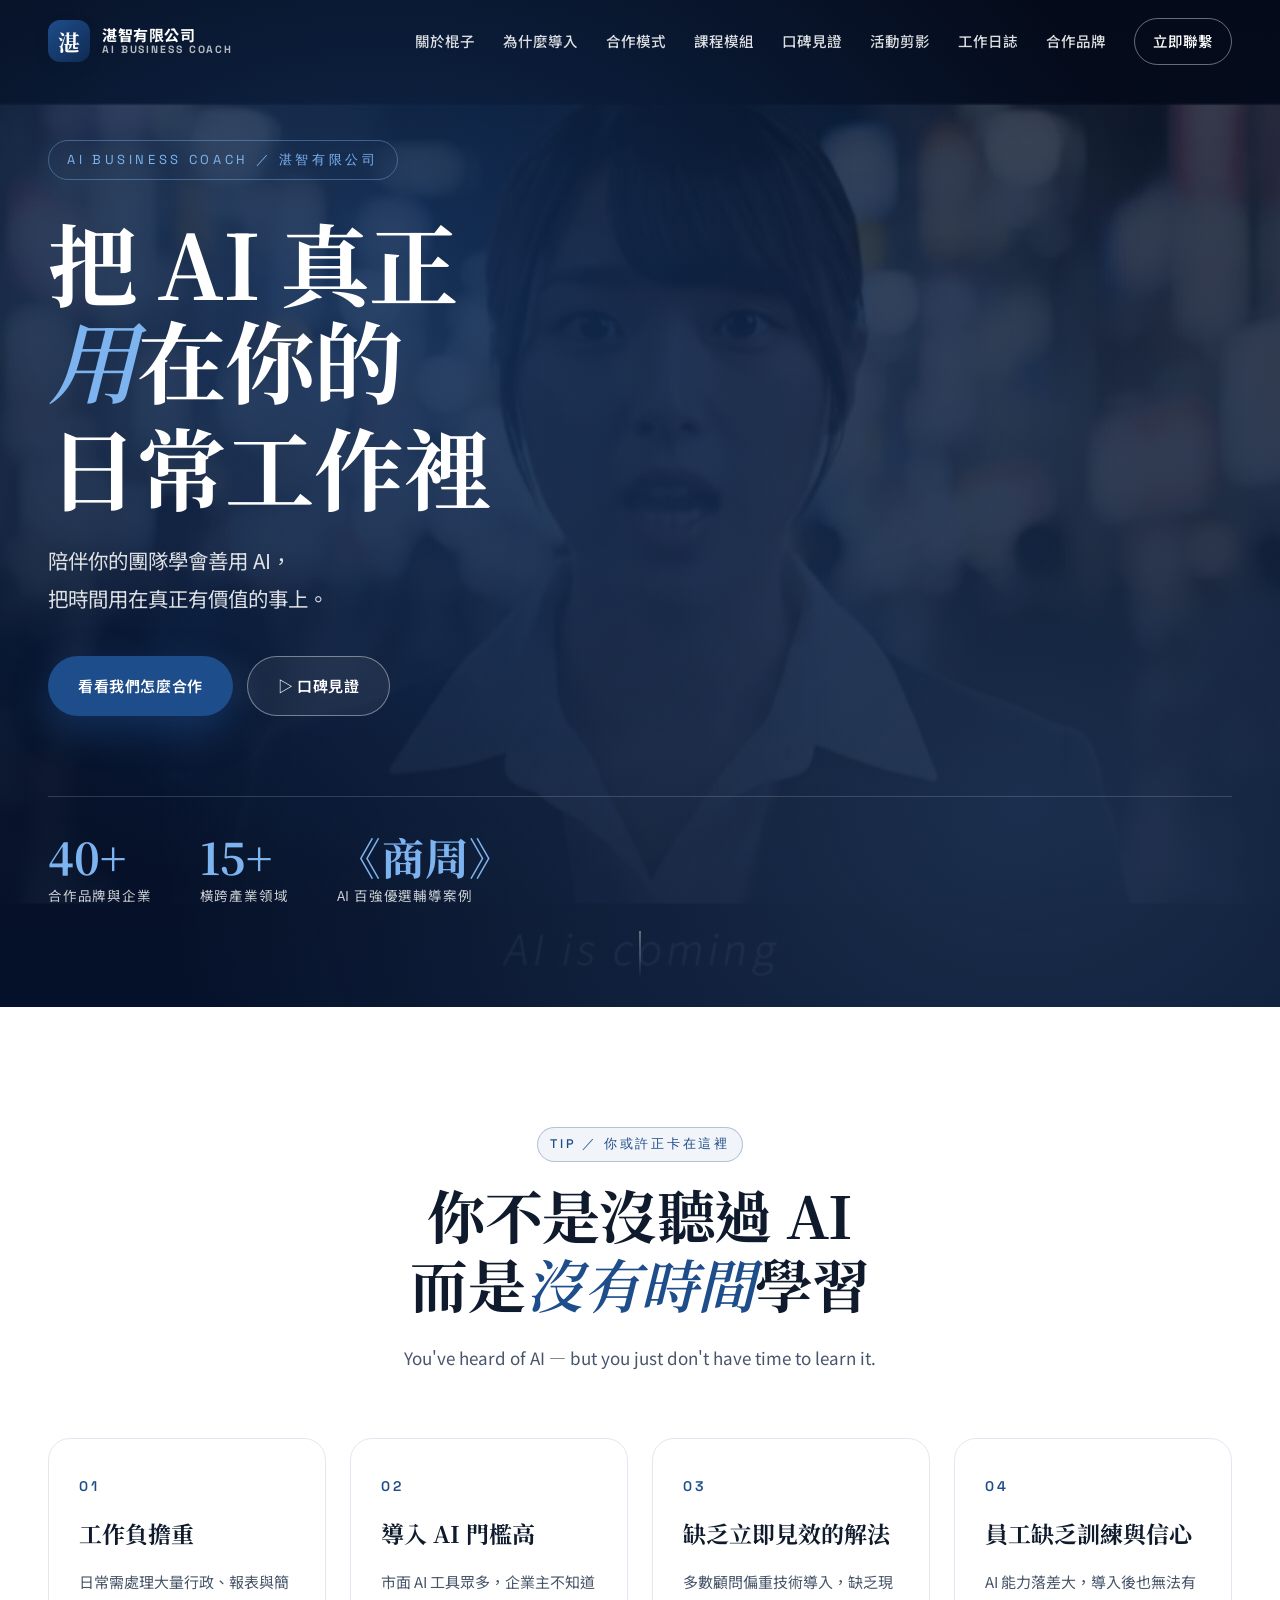
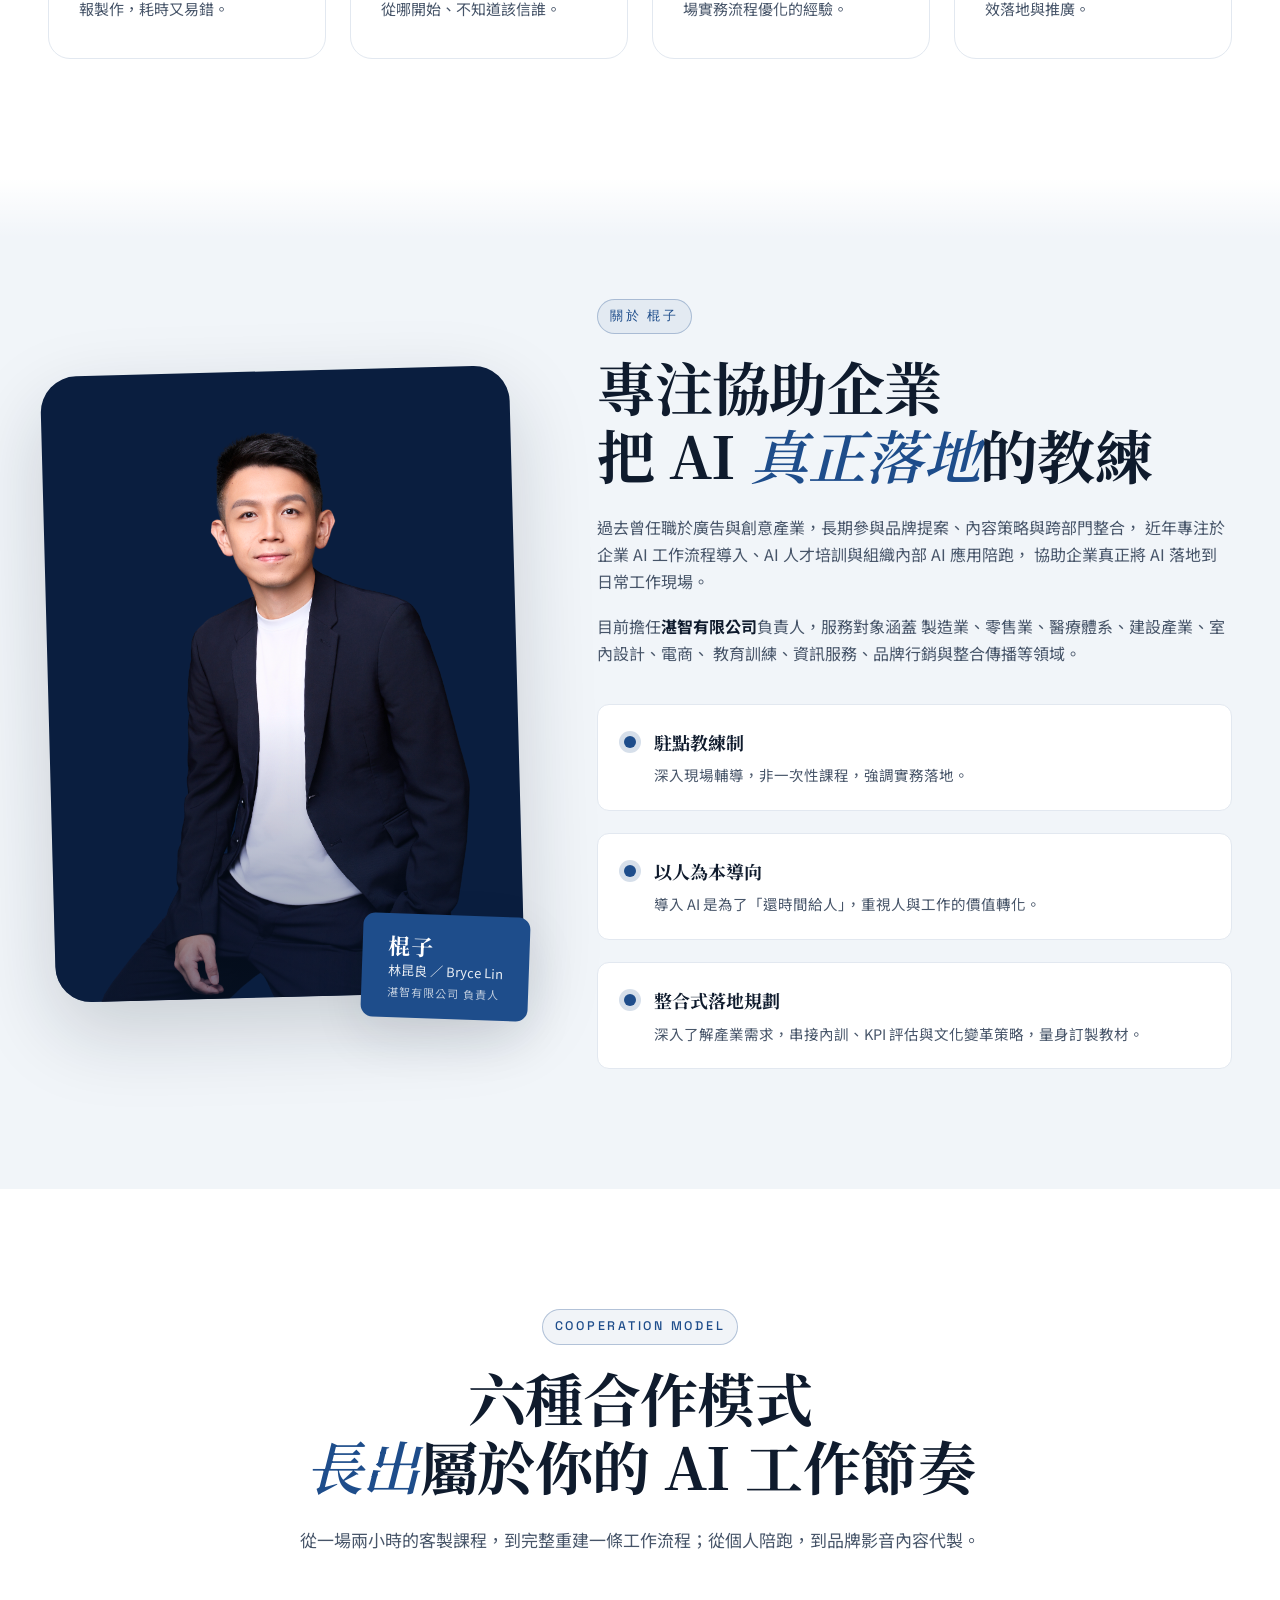
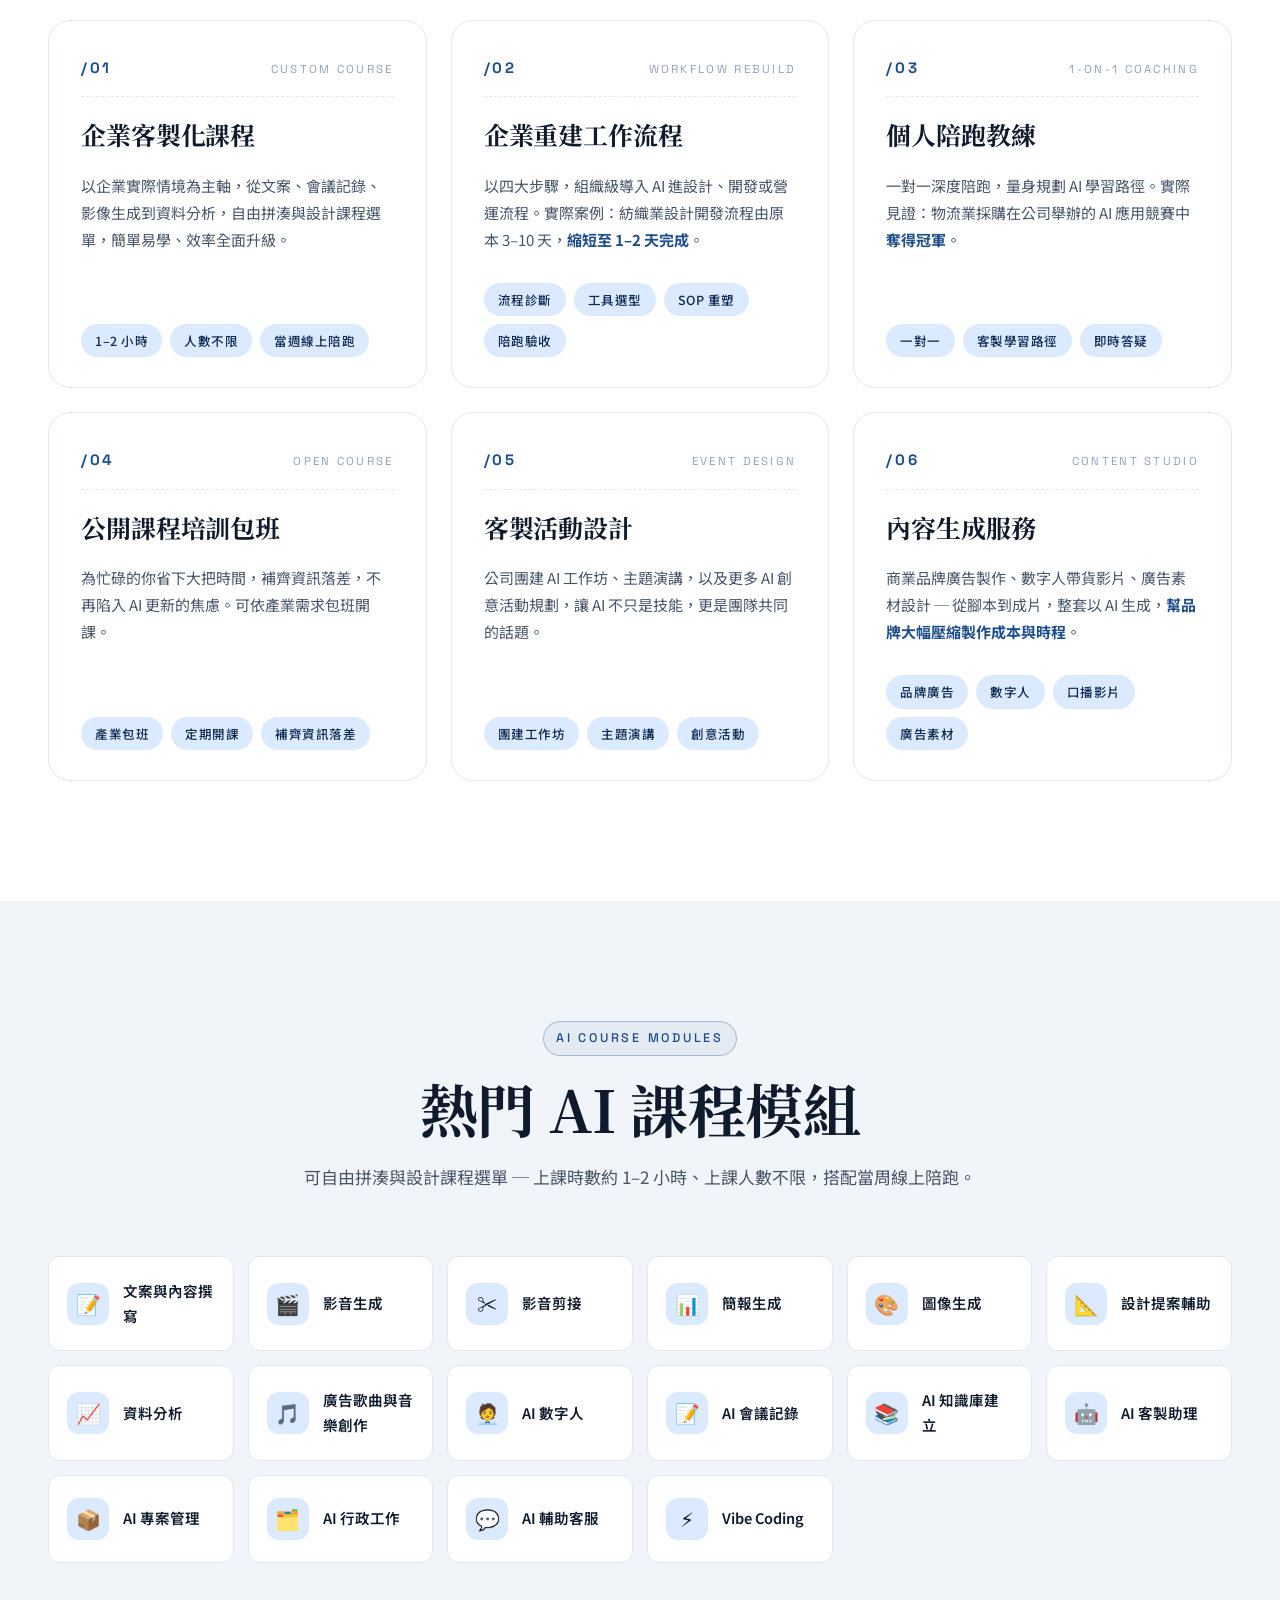
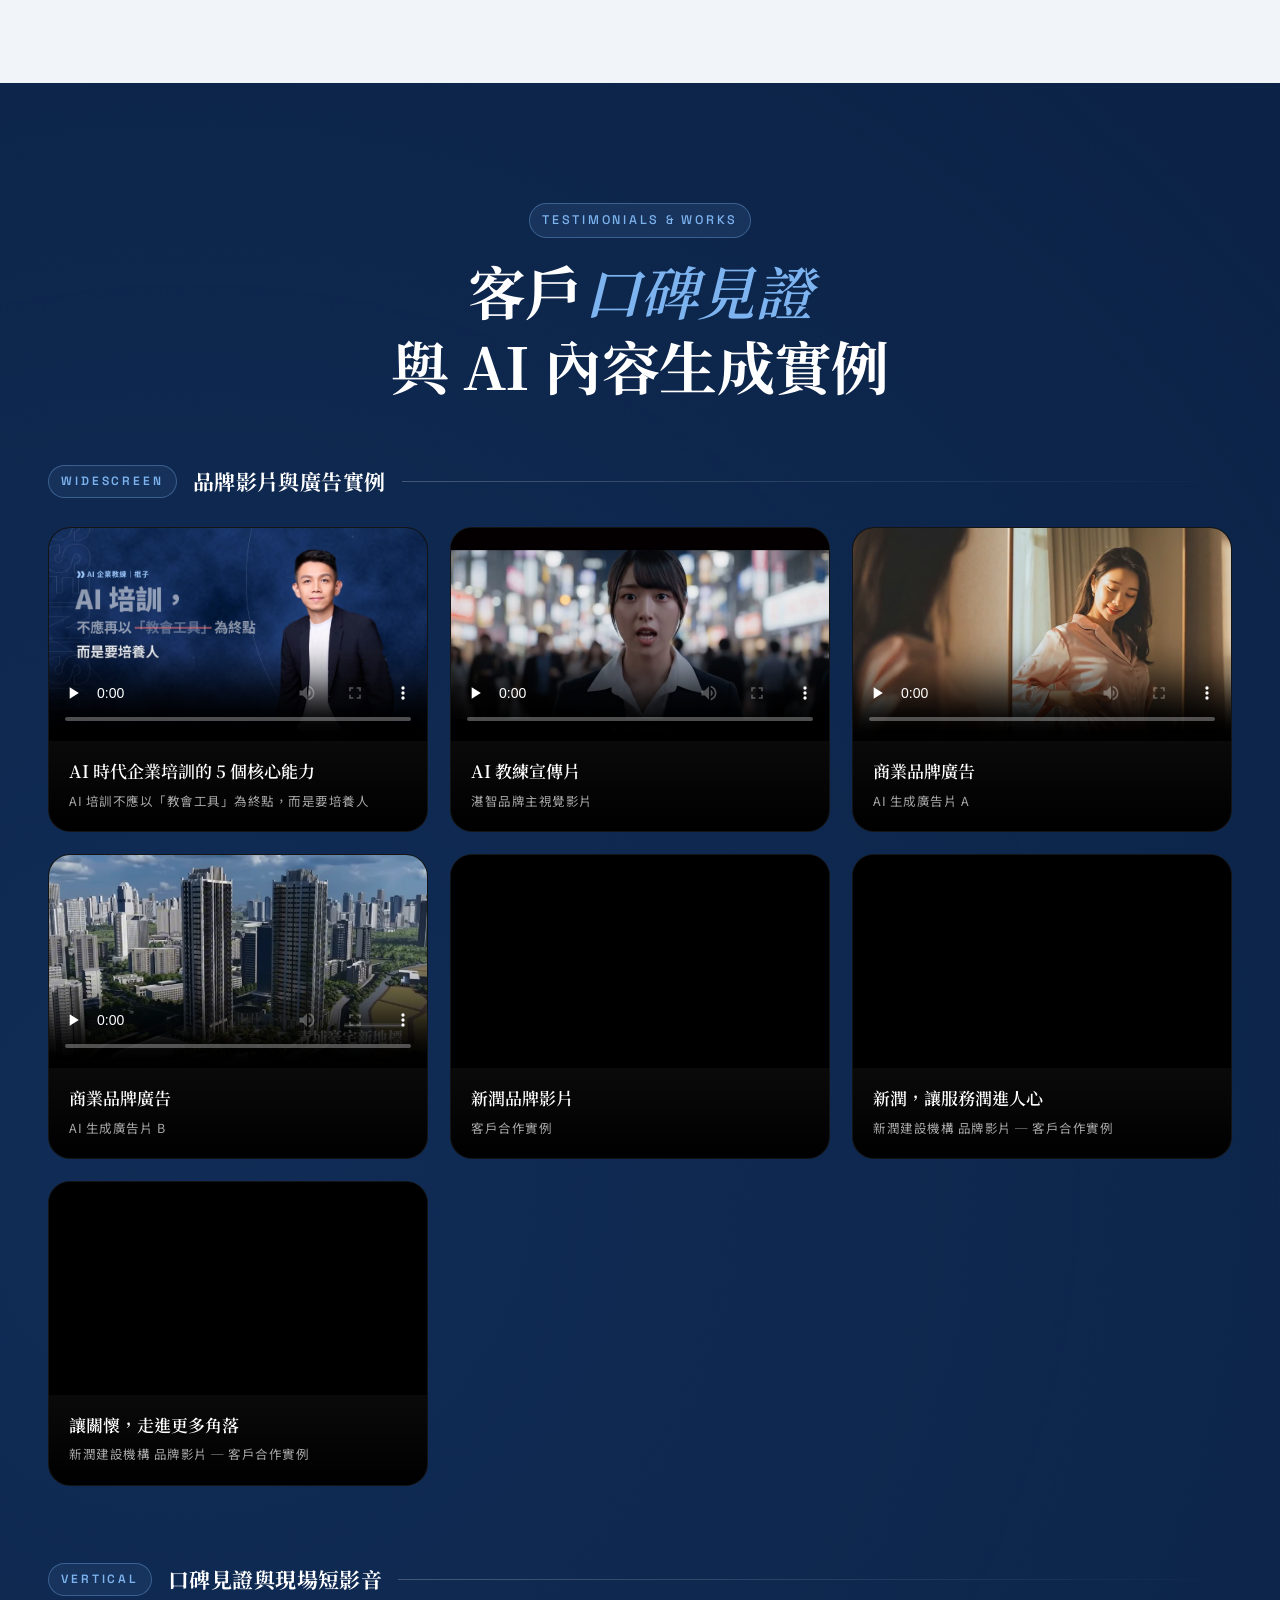
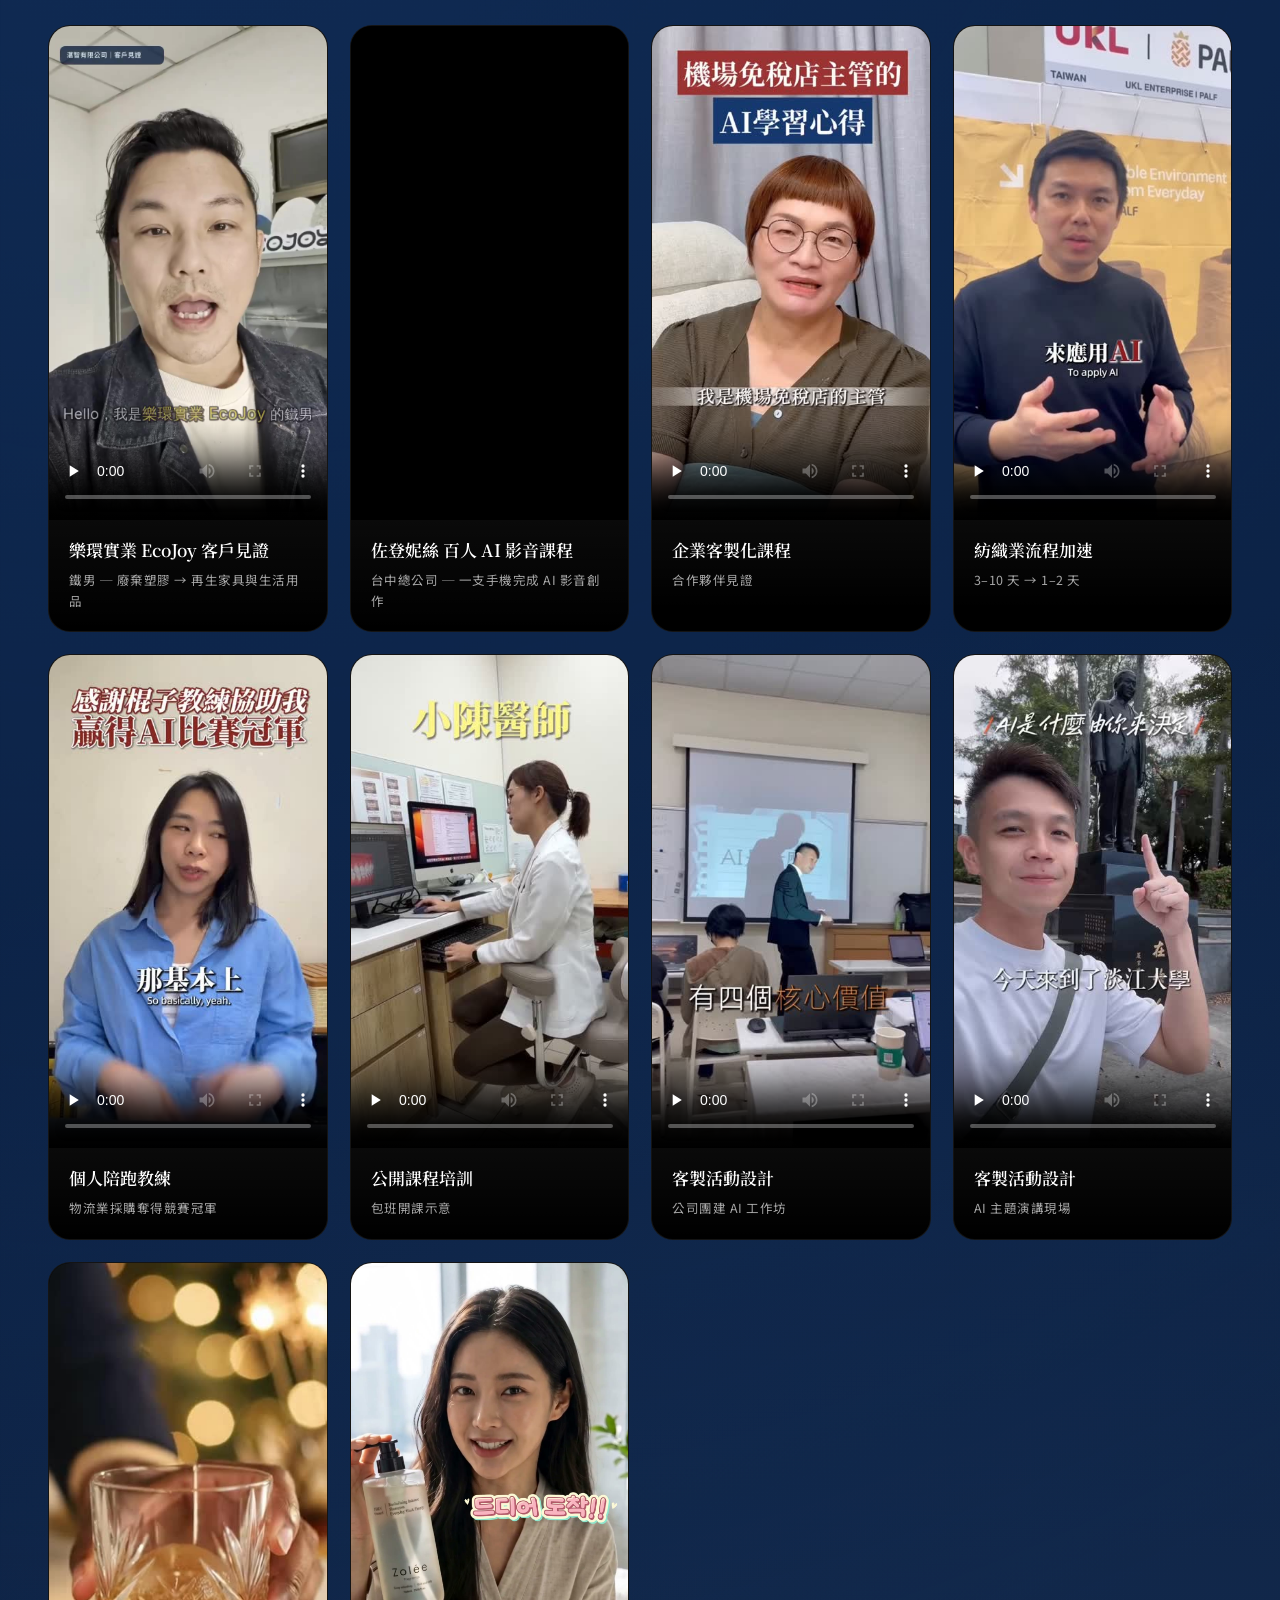
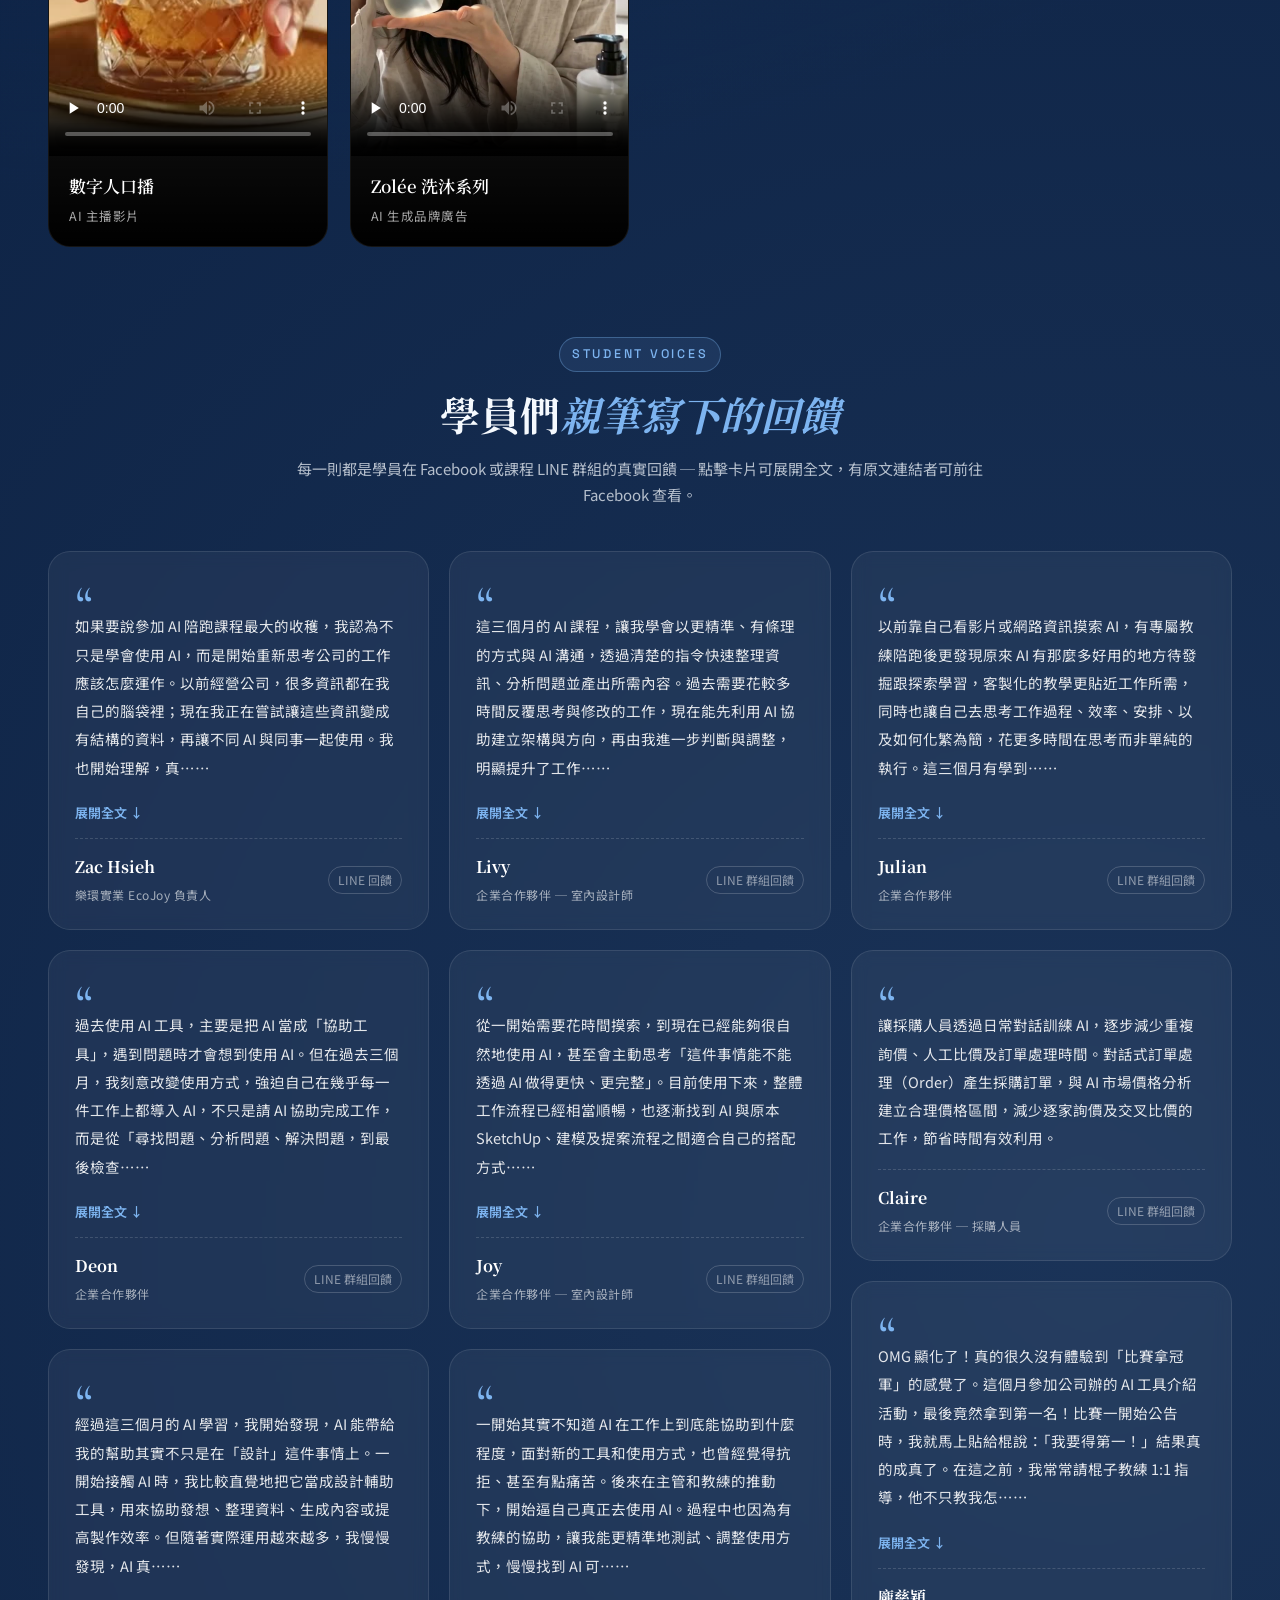
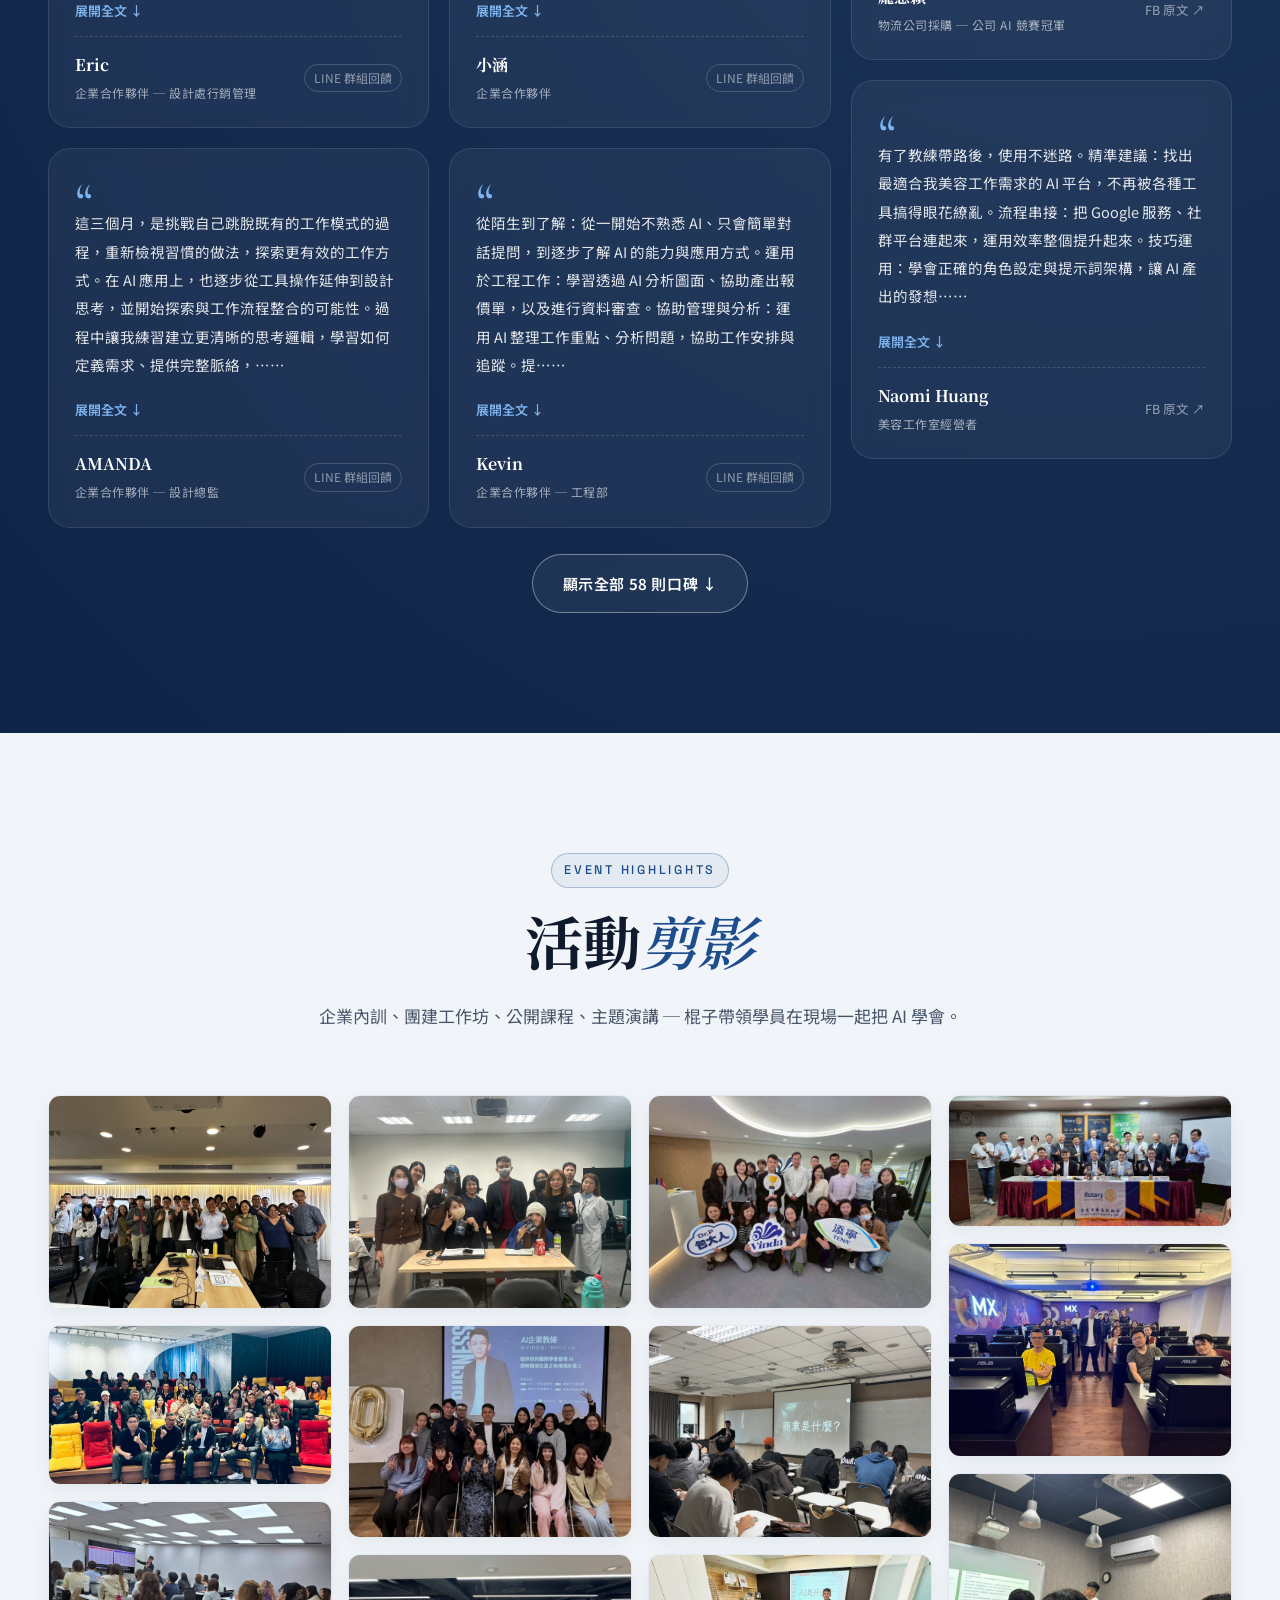
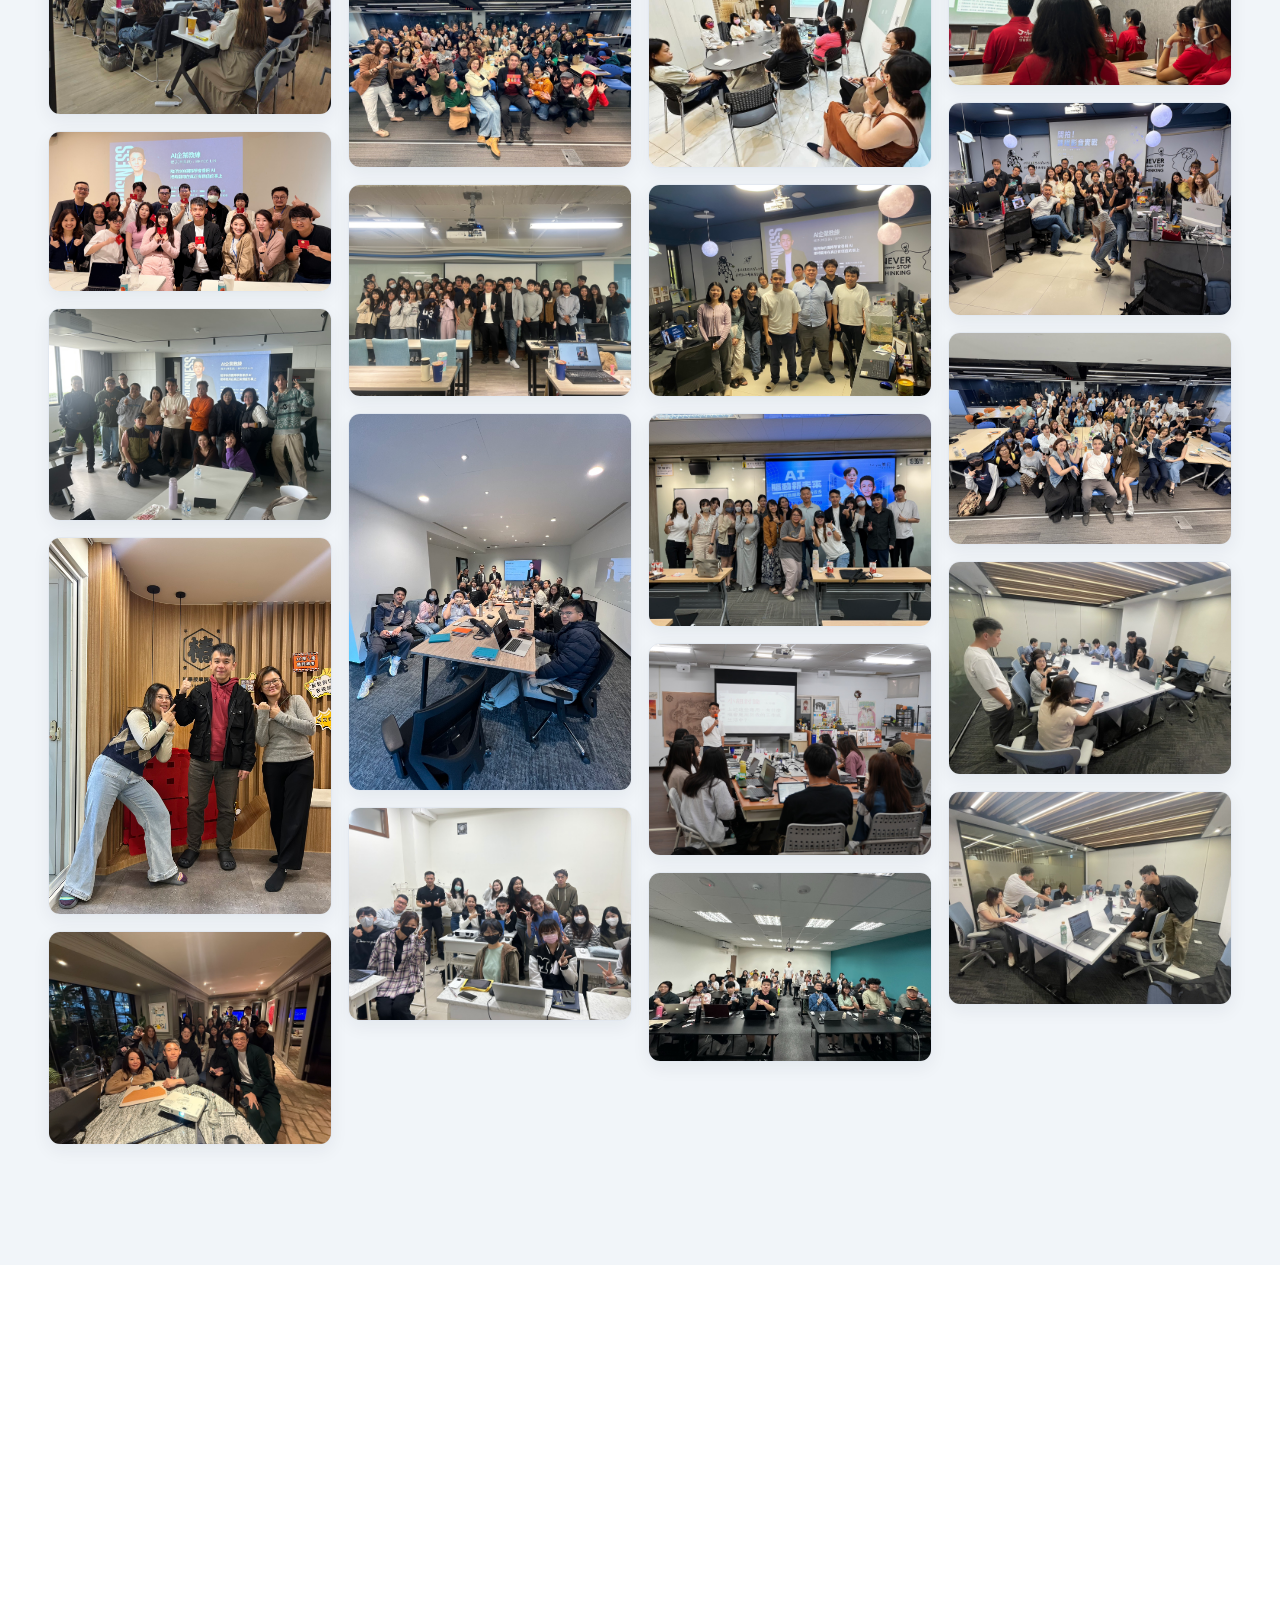
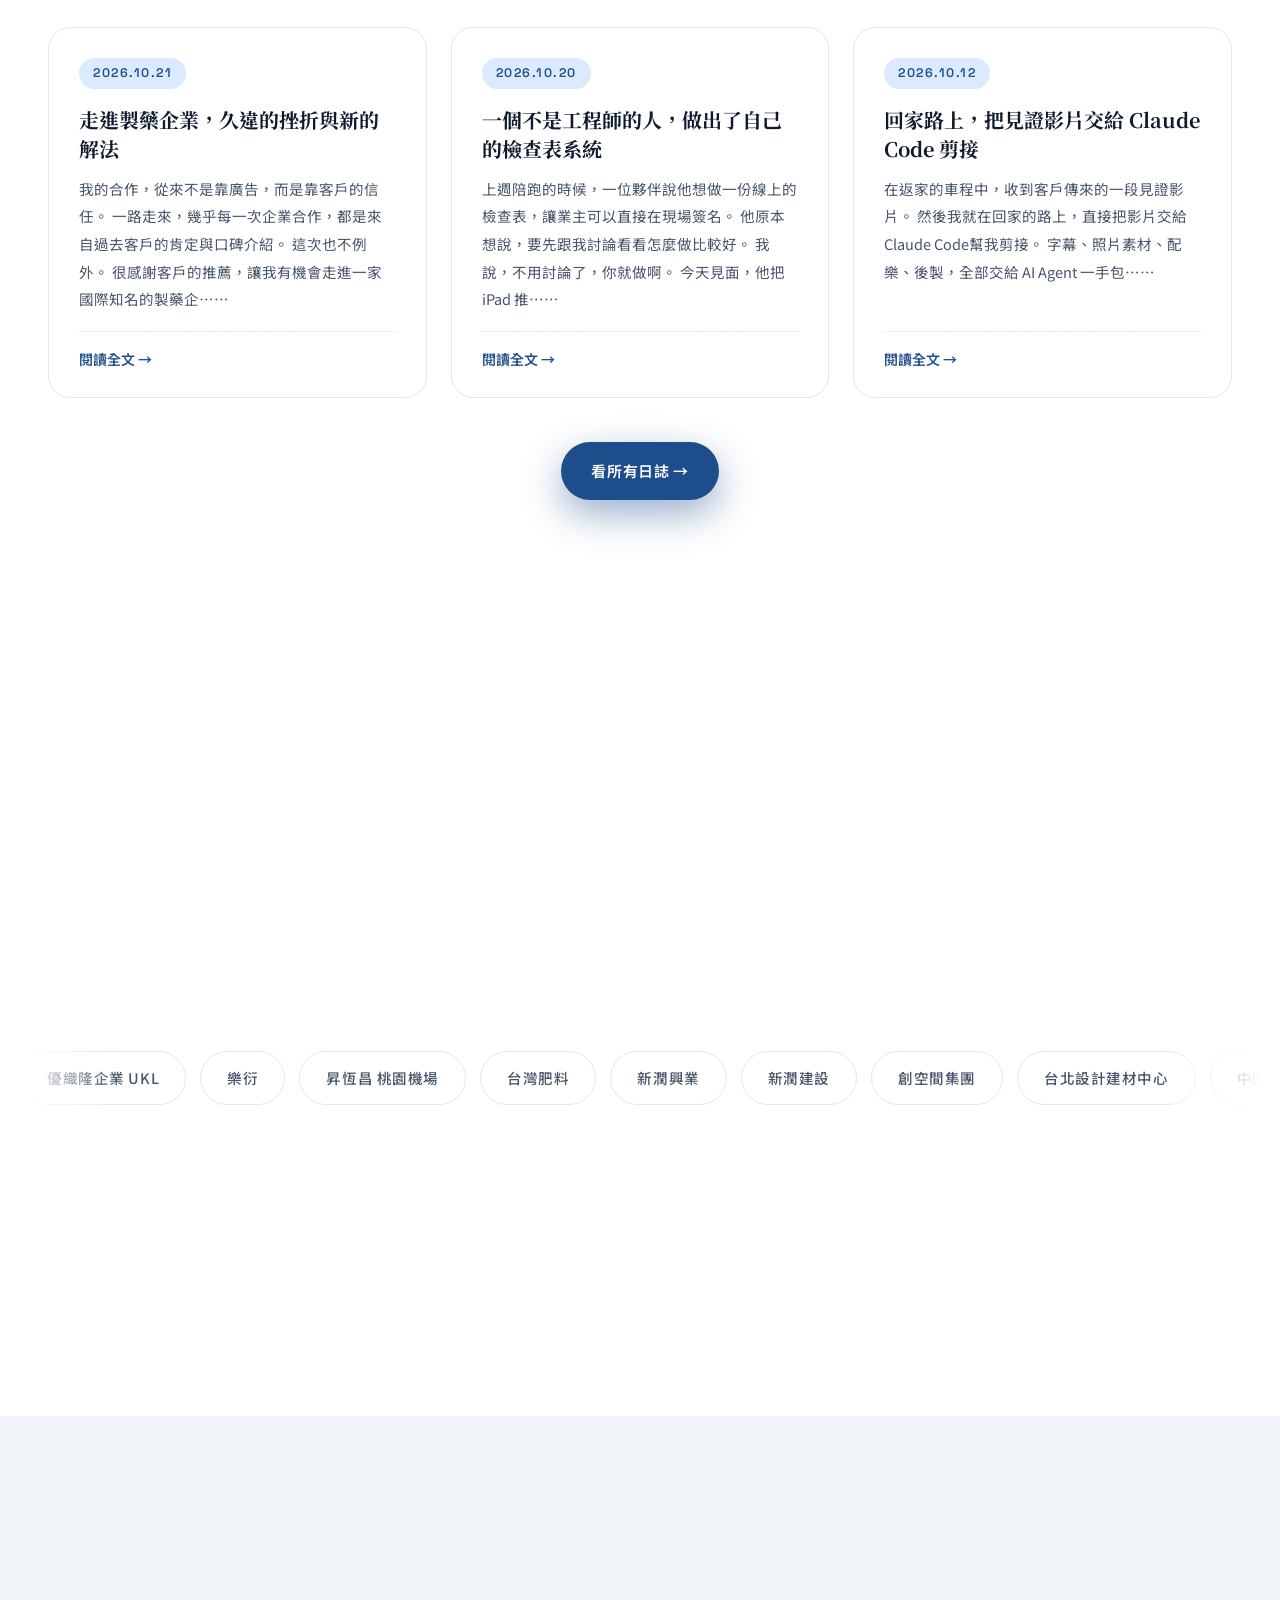
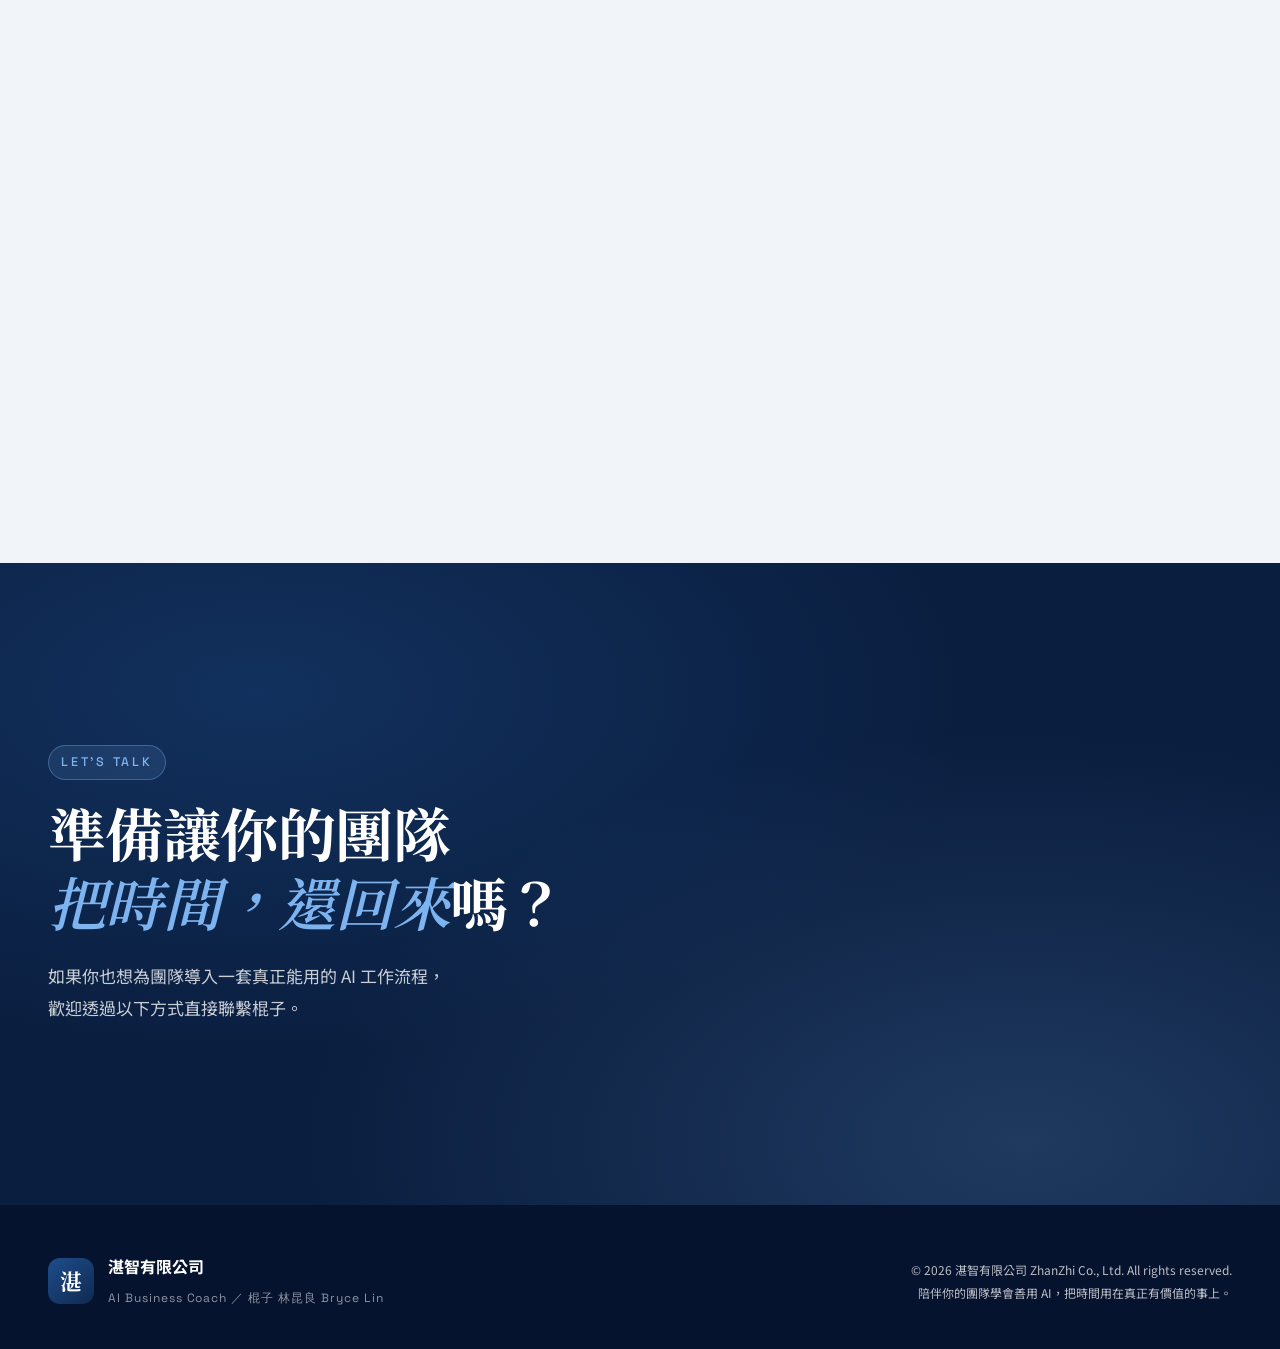
==== commit 56f1ec49: "合作品牌區塊依 2025–2026 業務盤點補上 22 家新客戶，服務產業擴增至 22 項 - 跑馬燈品牌由 18 家增至 40 家（樂環實業 EcoJoy、樂智電子、安麗、佐登妮絲、   樂的醫療體" ====
--- a/index.html
+++ b/index.html
@@ -531,7 +531,7 @@
   <div class="container">
     <div class="section__head section__head--center">
       <span class="kicker">CLIENTS & PARTNERS</span>
-      <h2 class="section__title">已陪伴 <em>40+ 品牌</em><br />橫跨 15+ 產業</h2>
+      <h2 class="section__title">已陪伴 <em>40+ 品牌</em><br />橫跨 20+ 產業</h2>
       <p class="section__lead">
         其中 ─ <strong>優織隆企業（UKL）</strong>於導入 AI 工作流程後，獲<em>《商業周刊 AI 百強》</em>優選肯定。
       </p>
@@ -543,23 +543,35 @@
         <span>新潤興業</span><span>新潤建設</span><span>創空間集團</span><span>台北設計建材中心</span>
         <span>中國生產力中心</span><span>網商協會</span><span>繽紛室內設計</span><span>極象設計行銷</span>
         <span>緯恩整合行銷傳播</span><span>台灣維達</span><span>銓勝科技</span><span>囍閱資訊</span>
-        <span>聖合牙醫</span><span>奧本電剪</span>
+        <span>聖和牙醫</span><span>奧本電剪</span><span>樂環實業 EcoJoy</span><span>樂智電子</span>
+        <span>福瑞睿湖國際</span><span>安麗 Amway</span><span>樂的醫療體系</span><span>佐登妮絲</span>
+        <span>破風者展娛文創</span><span>惠嘉電實業</span><span>珂汎國際</span><span>幸運起點</span>
+        <span>本質牙醫診所</span><span>粹齒以先</span><span>椿科學按摩</span><span>HLA.悅</span>
+        <span>中國文化大學推廣部</span><span>文化大學國貿系</span><span>淡江大學資傳系</span><span>佳音美語</span>
+        <span>順豐速運</span><span>隔壁老王</span><span>銓威整合廣告</span><span>COZU</span>
         <!-- duplicate for seamless scroll -->
         <span>優織隆企業 UKL</span><span>樂衍</span><span>昇恆昌 桃園機場</span><span>台灣肥料</span>
         <span>新潤興業</span><span>新潤建設</span><span>創空間集團</span><span>台北設計建材中心</span>
         <span>中國生產力中心</span><span>網商協會</span><span>繽紛室內設計</span><span>極象設計行銷</span>
         <span>緯恩整合行銷傳播</span><span>台灣維達</span><span>銓勝科技</span><span>囍閱資訊</span>
-        <span>聖合牙醫</span><span>奧本電剪</span>
+        <span>聖和牙醫</span><span>奧本電剪</span><span>樂環實業 EcoJoy</span><span>樂智電子</span>
+        <span>福瑞睿湖國際</span><span>安麗 Amway</span><span>樂的醫療體系</span><span>佐登妮絲</span>
+        <span>破風者展娛文創</span><span>惠嘉電實業</span><span>珂汎國際</span><span>幸運起點</span>
+        <span>本質牙醫診所</span><span>粹齒以先</span><span>椿科學按摩</span><span>HLA.悅</span>
+        <span>中國文化大學推廣部</span><span>文化大學國貿系</span><span>淡江大學資傳系</span><span>佳音美語</span>
+        <span>順豐速運</span><span>隔壁老王</span><span>銓威整合廣告</span><span>COZU</span>
       </div>
     </div>
 
     <div class="industries">
       <p class="industries__label">服務產業 ／ Industries</p>
       <div class="industries__list">
-        <span>製造業</span><span>零售業</span><span>醫療體系</span><span>建設產業</span>
-        <span>室內設計</span><span>電商</span><span>教育訓練</span><span>資訊服務</span>
-        <span>品牌行銷</span><span>整合傳播</span><span>紡織</span><span>物流</span>
-        <span>機場零售</span><span>建材</span><span>牙醫診所</span>
+        <span>製造業</span><span>零售業</span><span>醫療體系</span><span>牙醫診所</span>
+        <span>建設產業</span><span>室內設計</span><span>建材</span><span>電子製造</span>
+        <span>紡織</span><span>物流</span><span>機場零售</span><span>電商</span>
+        <span>直銷通路</span><span>美容保養</span><span>教育訓練</span><span>大專院校</span>
+        <span>語言教育</span><span>資訊服務</span><span>品牌行銷</span><span>整合傳播</span>
+        <span>影視文創</span><span>健康養生</span>
       </div>
     </div>
   </div>
--- a/styles.css
+++ b/styles.css
@@ -811,7 +811,7 @@
 }
 .brands__track{
   display:flex;gap:14px;width:max-content;
-  animation: marquee 60s linear infinite;
+  animation: marquee 130s linear infinite;
 }
 .brands__track span{
   flex-shrink:0;
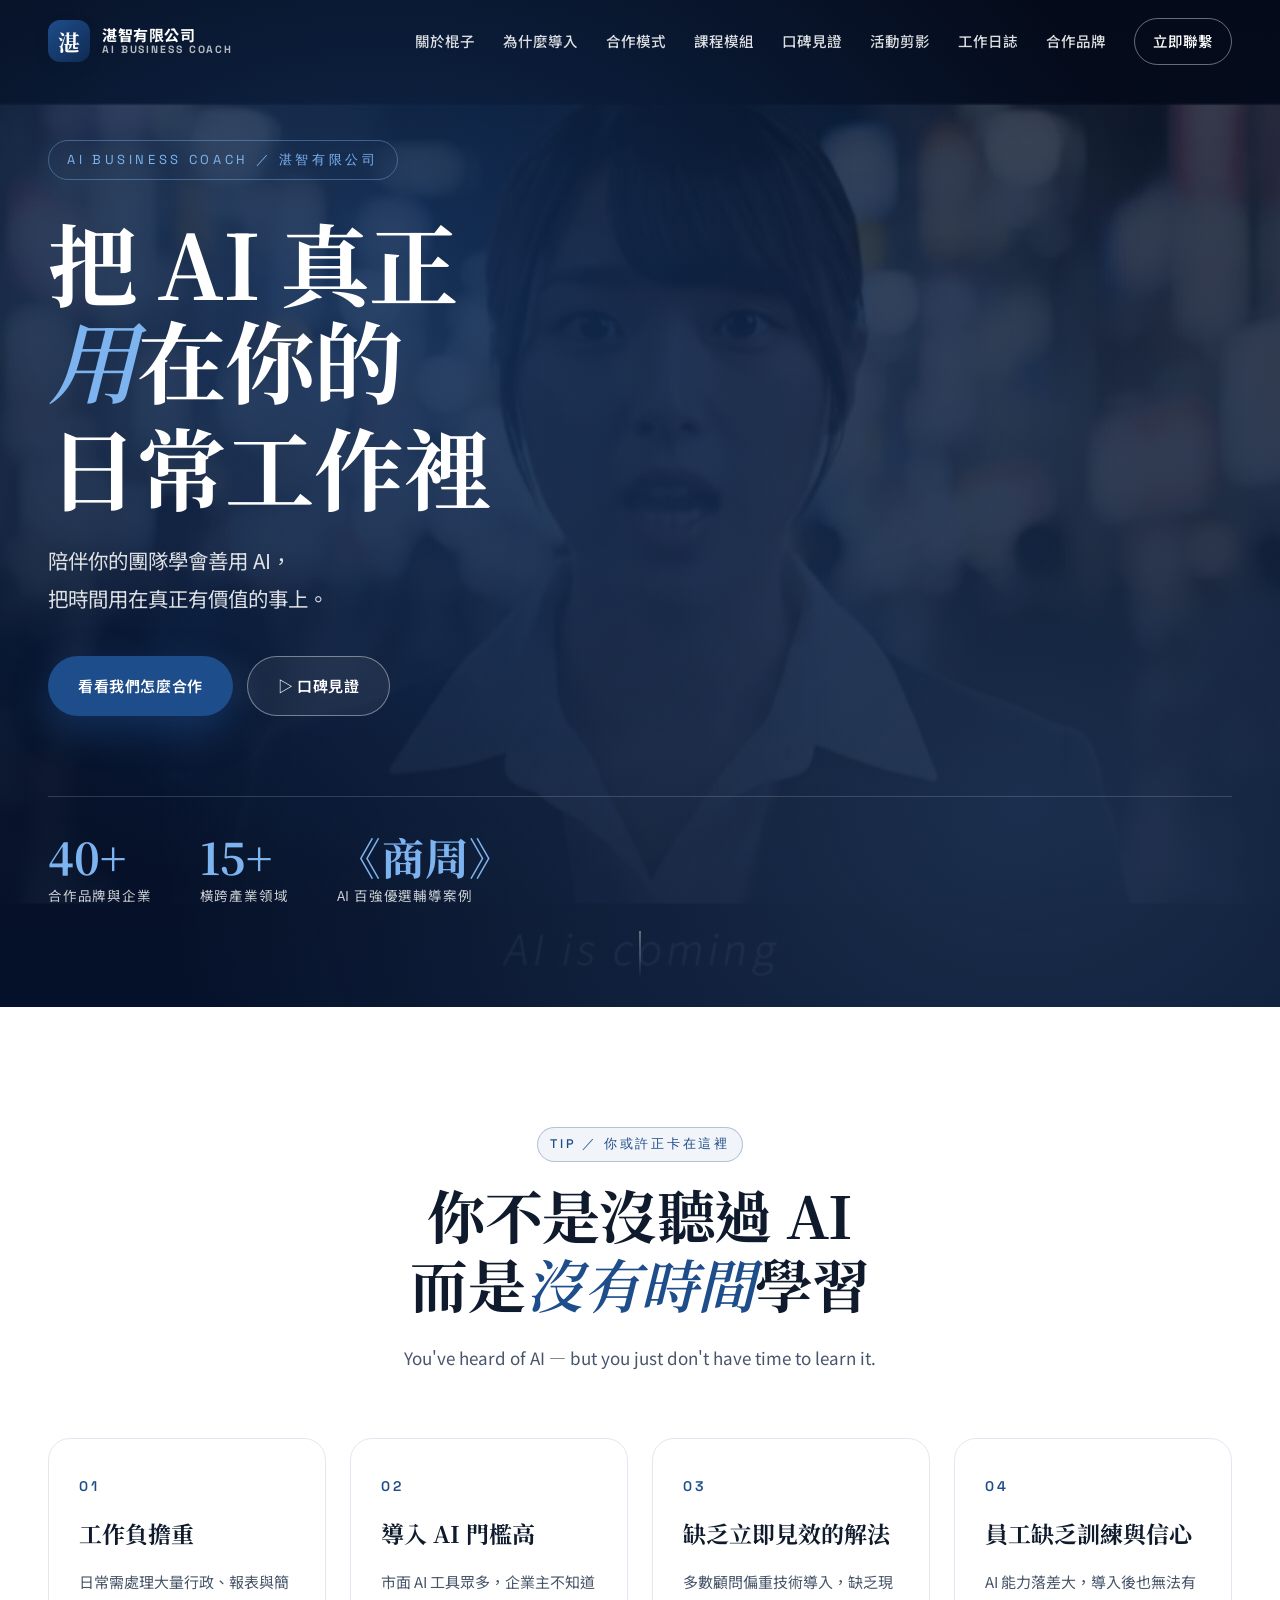
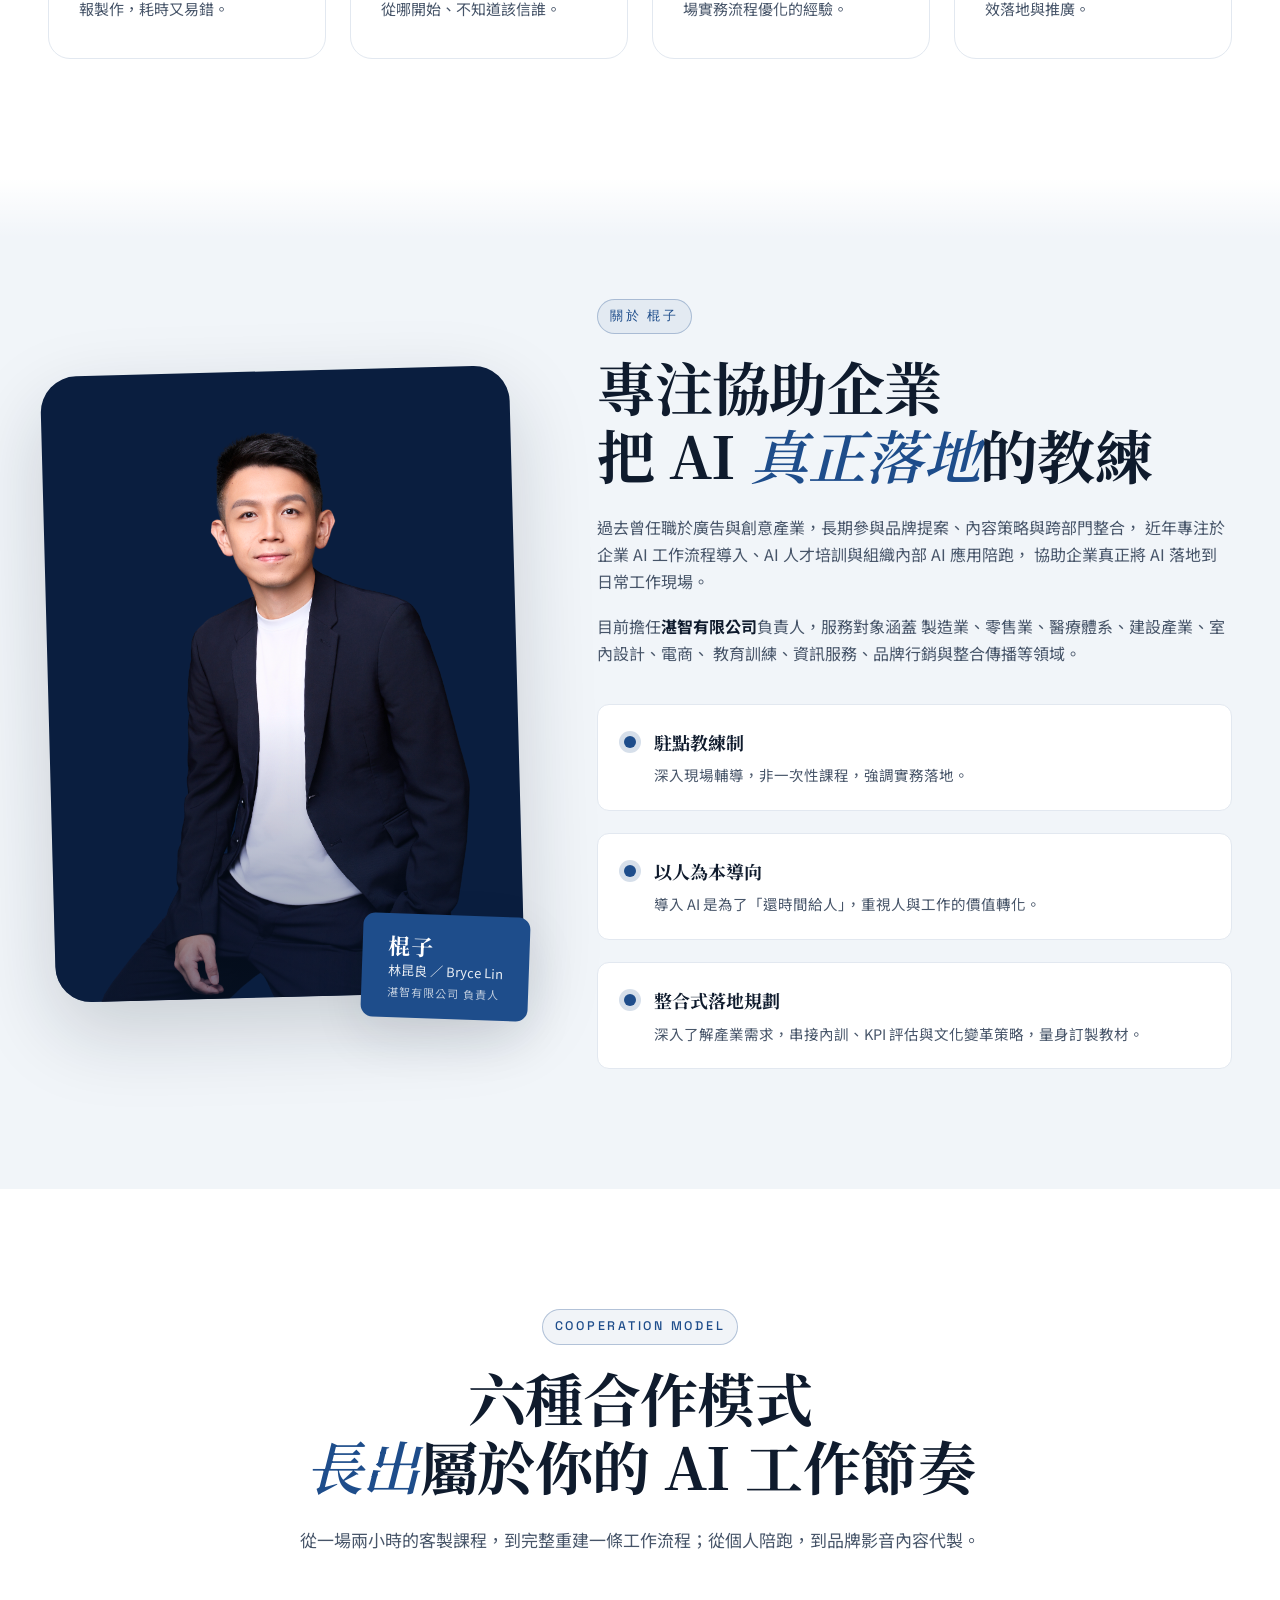
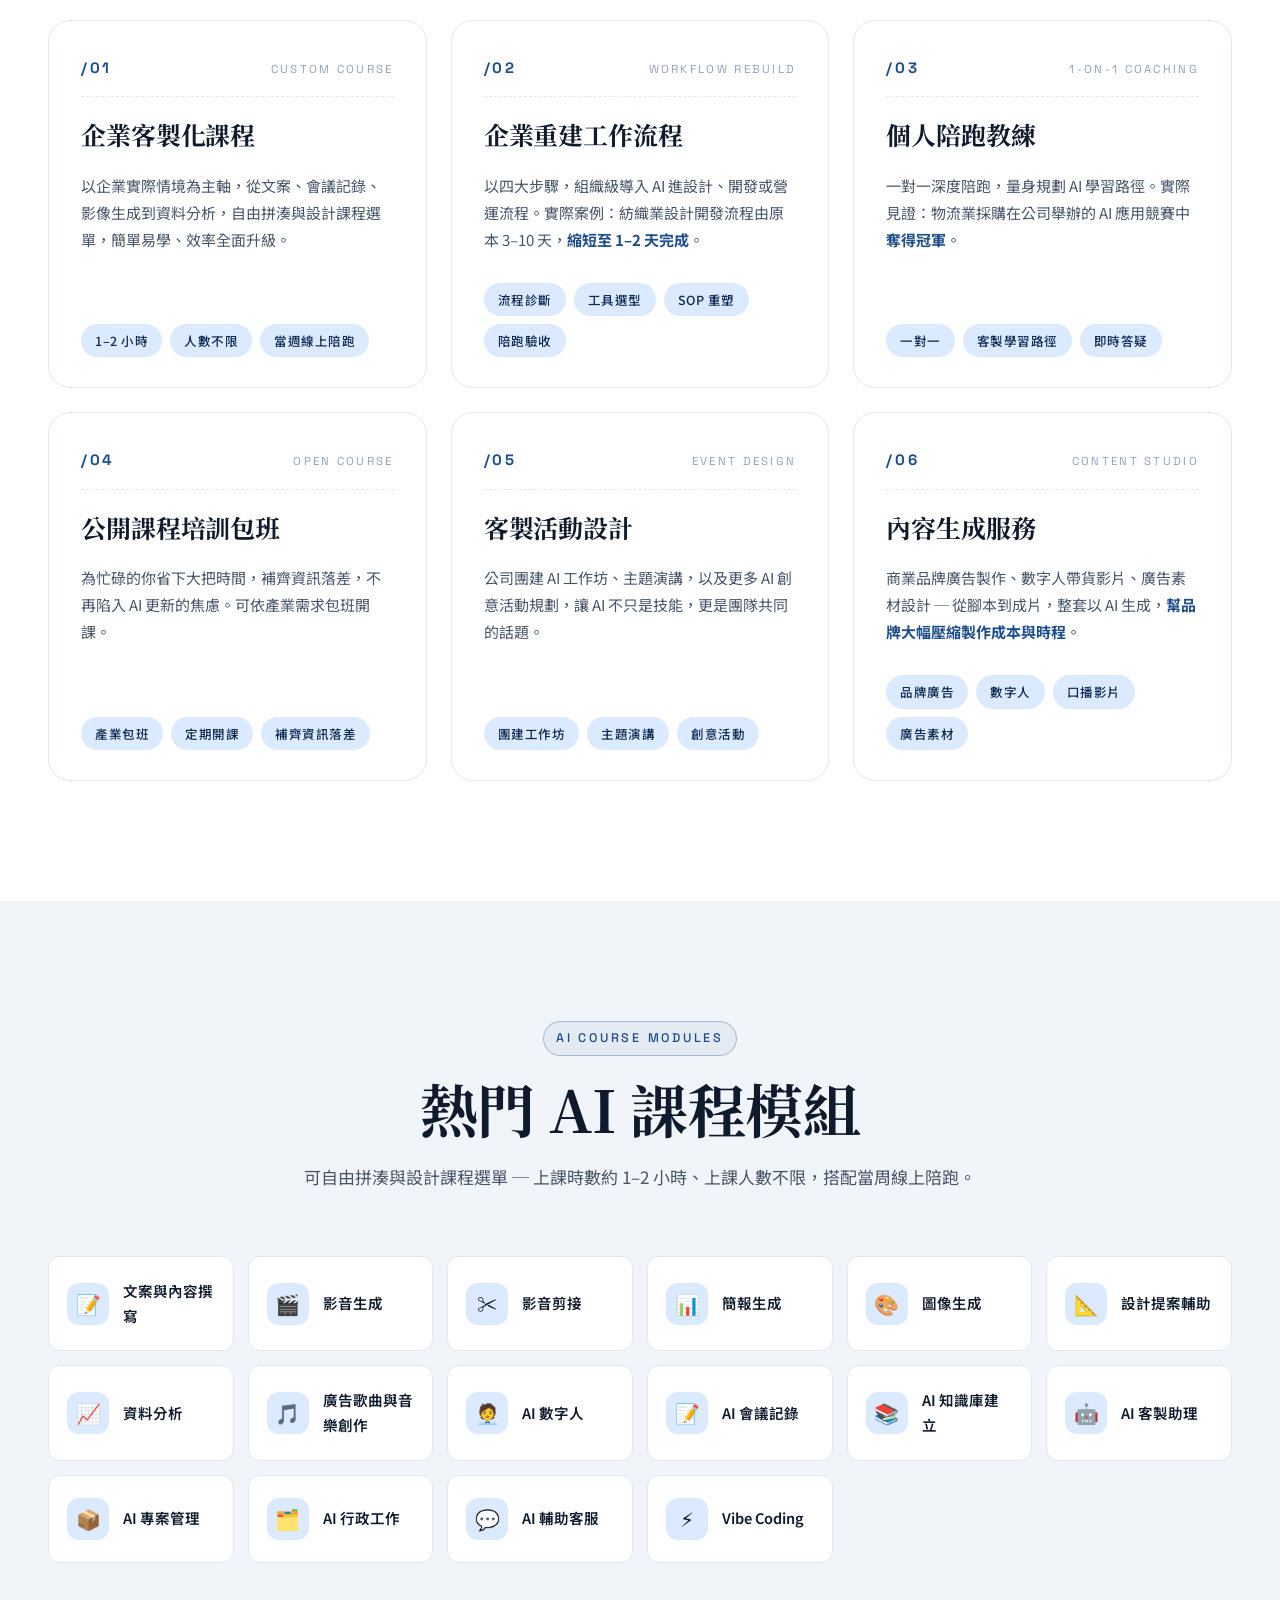
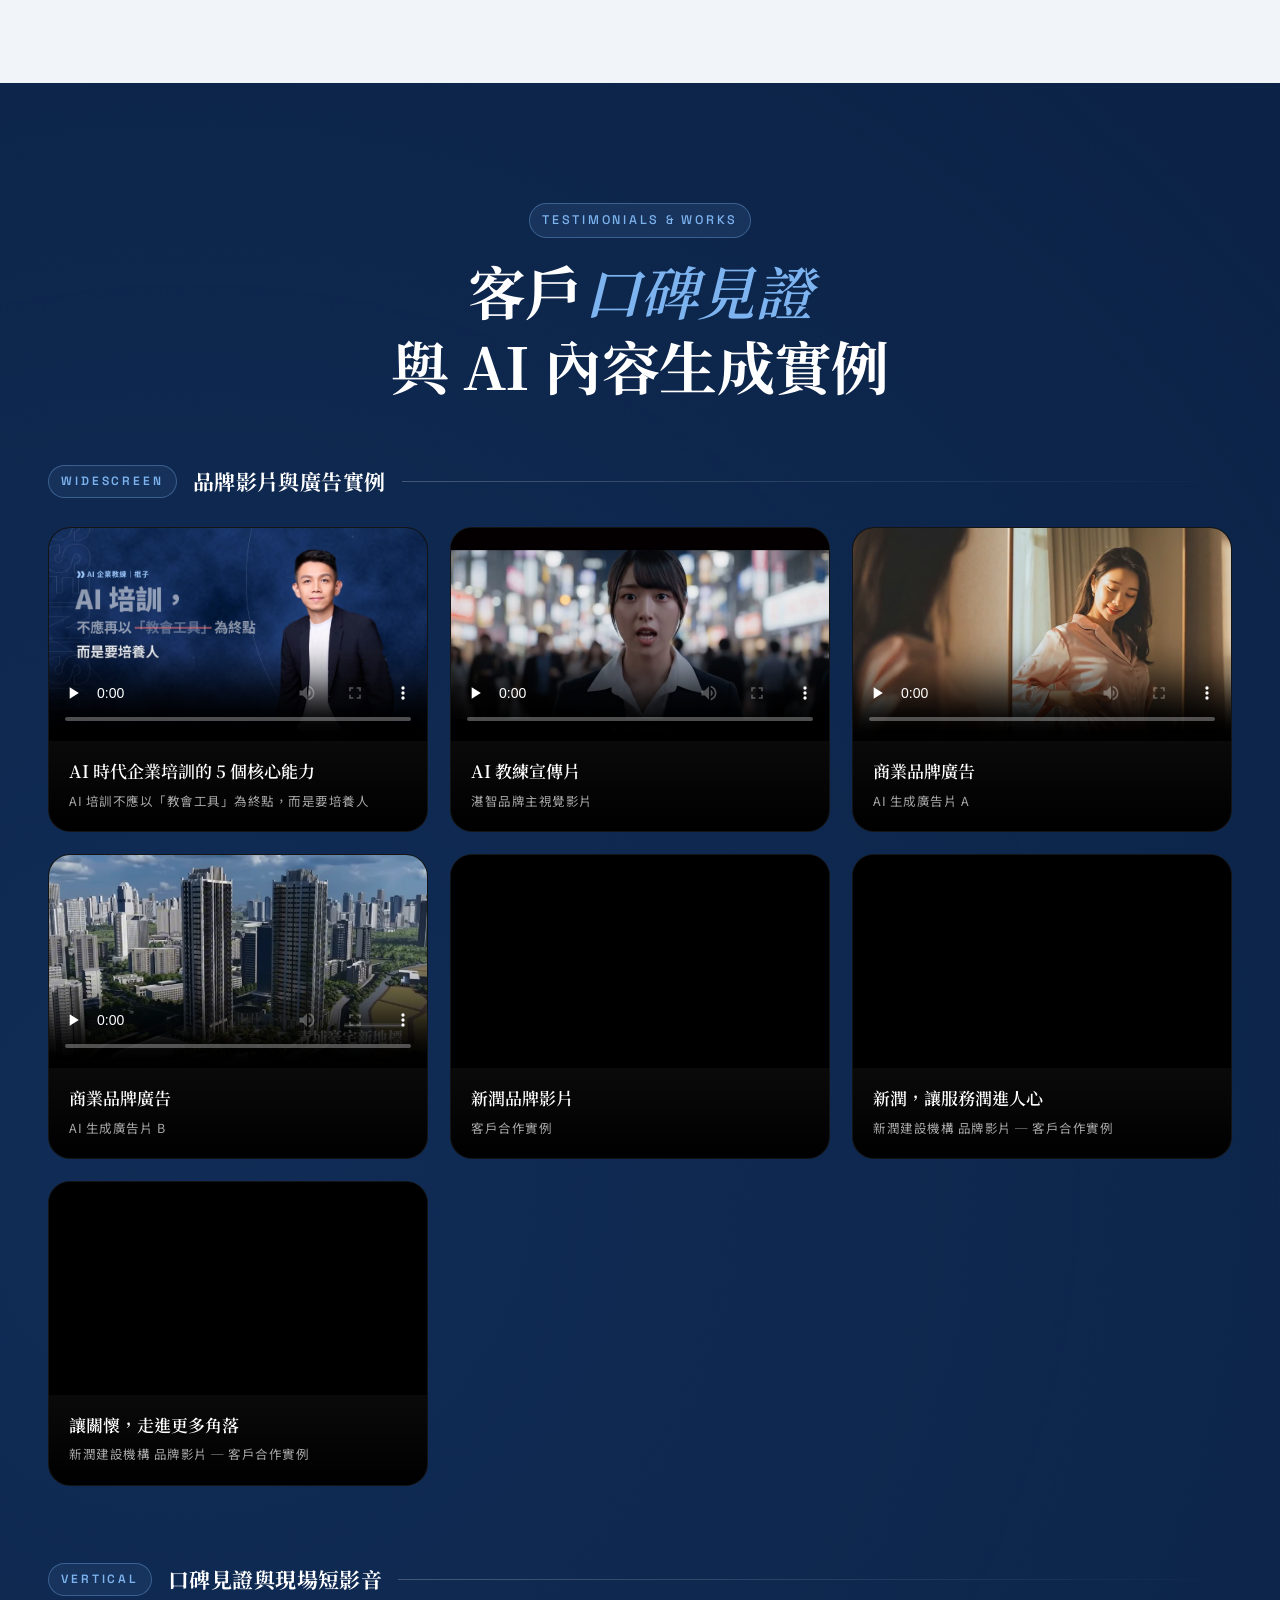
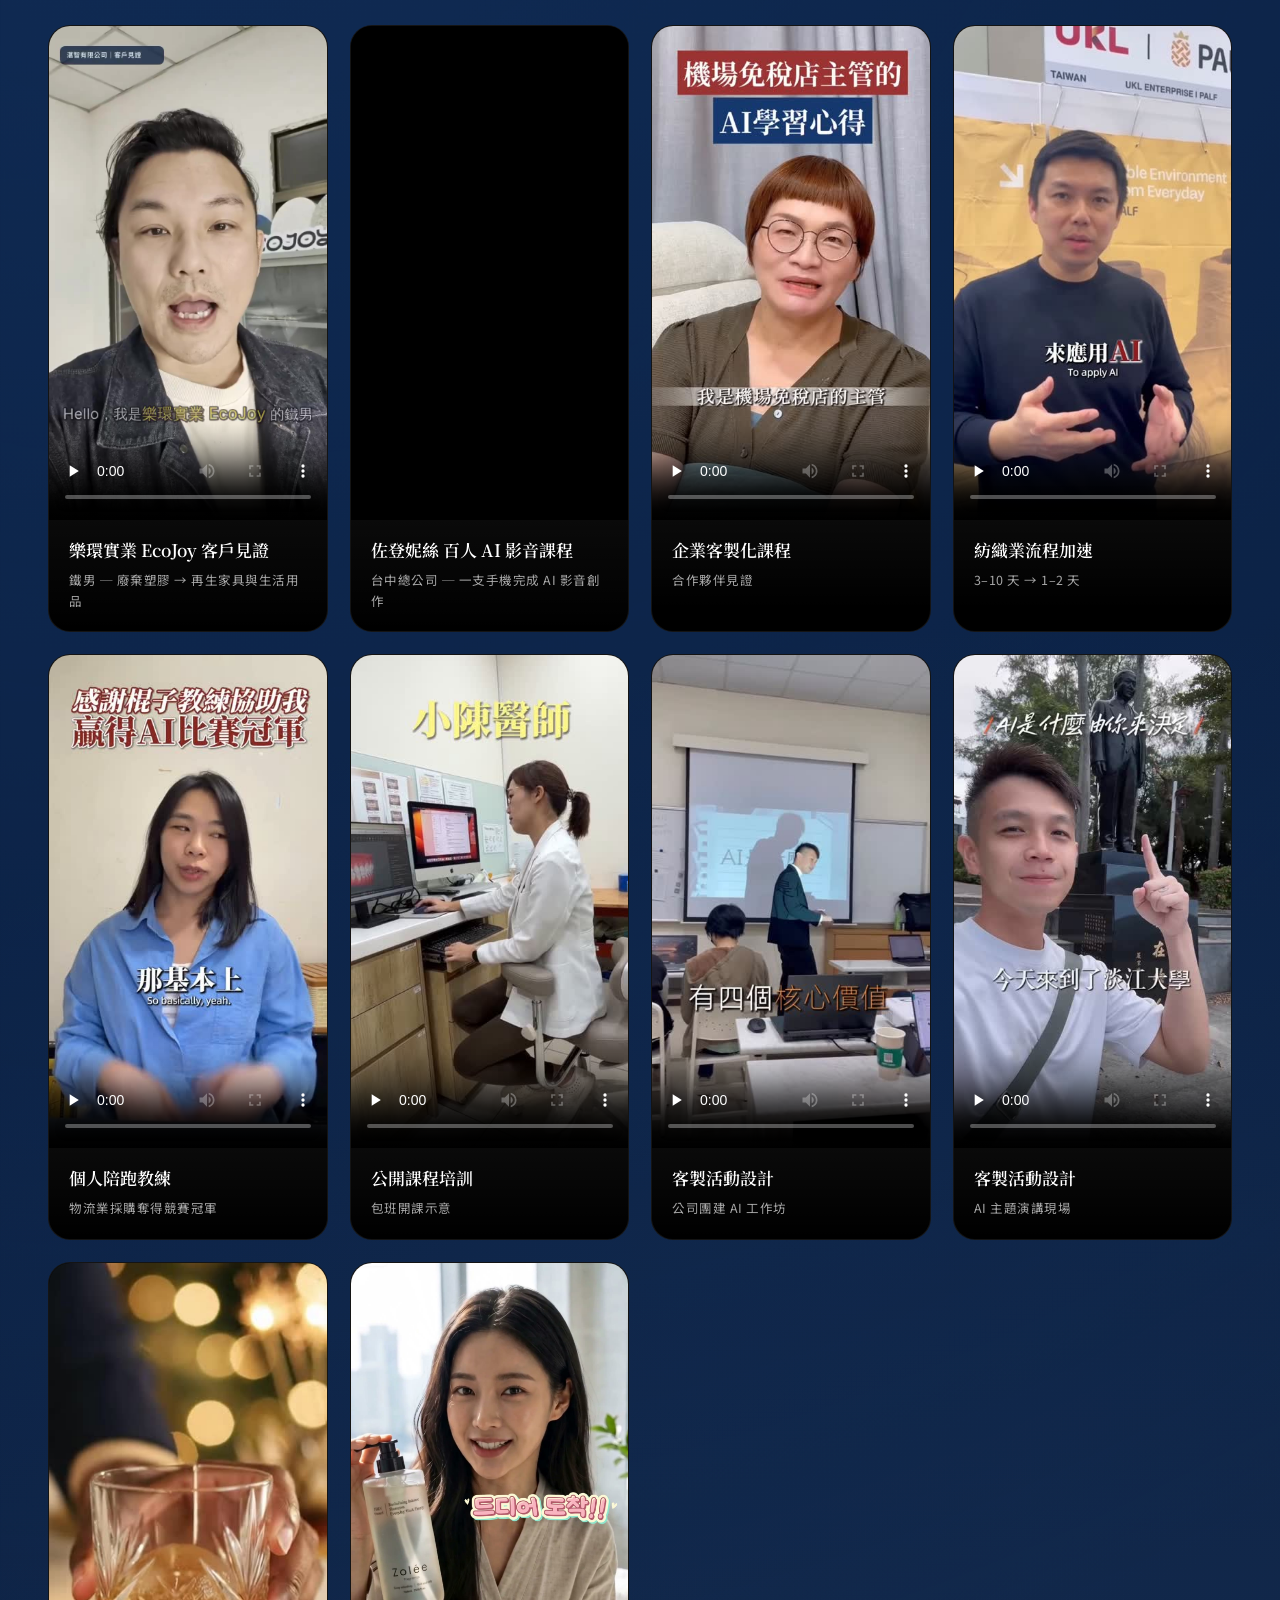
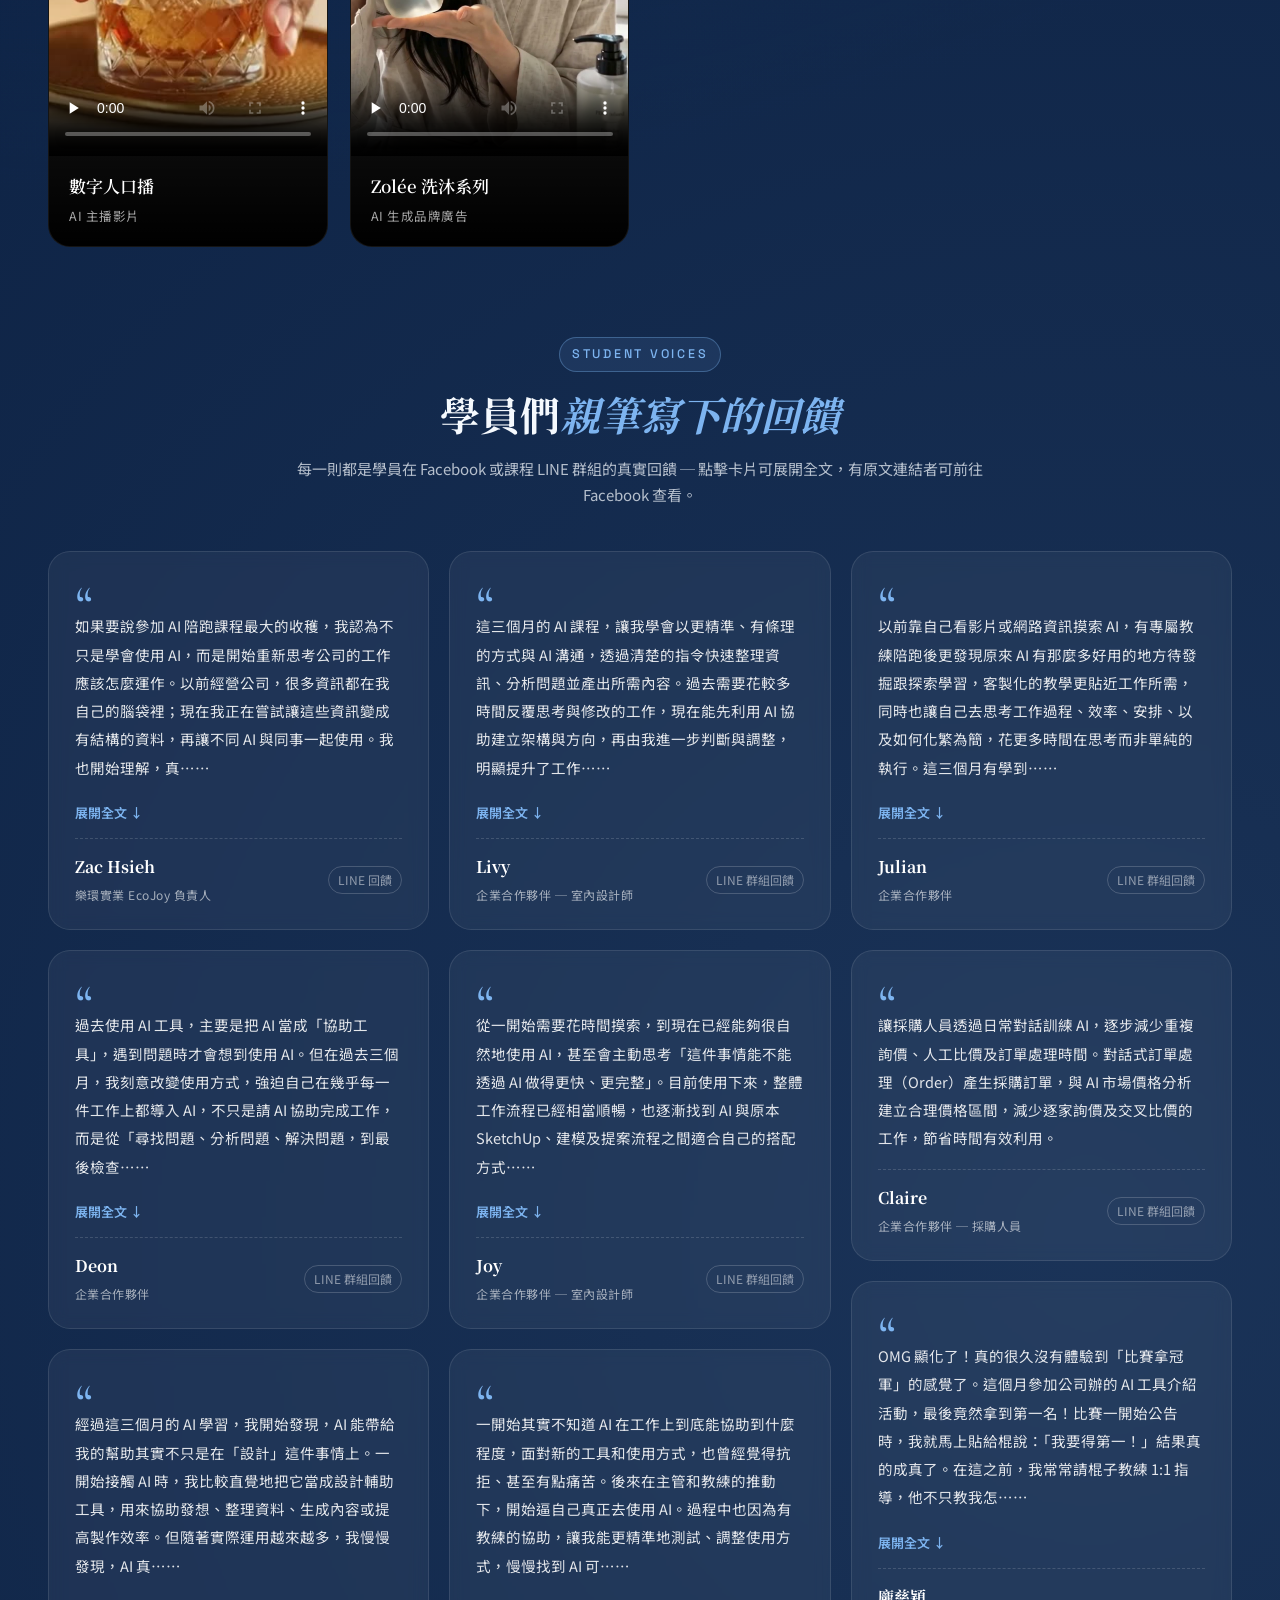
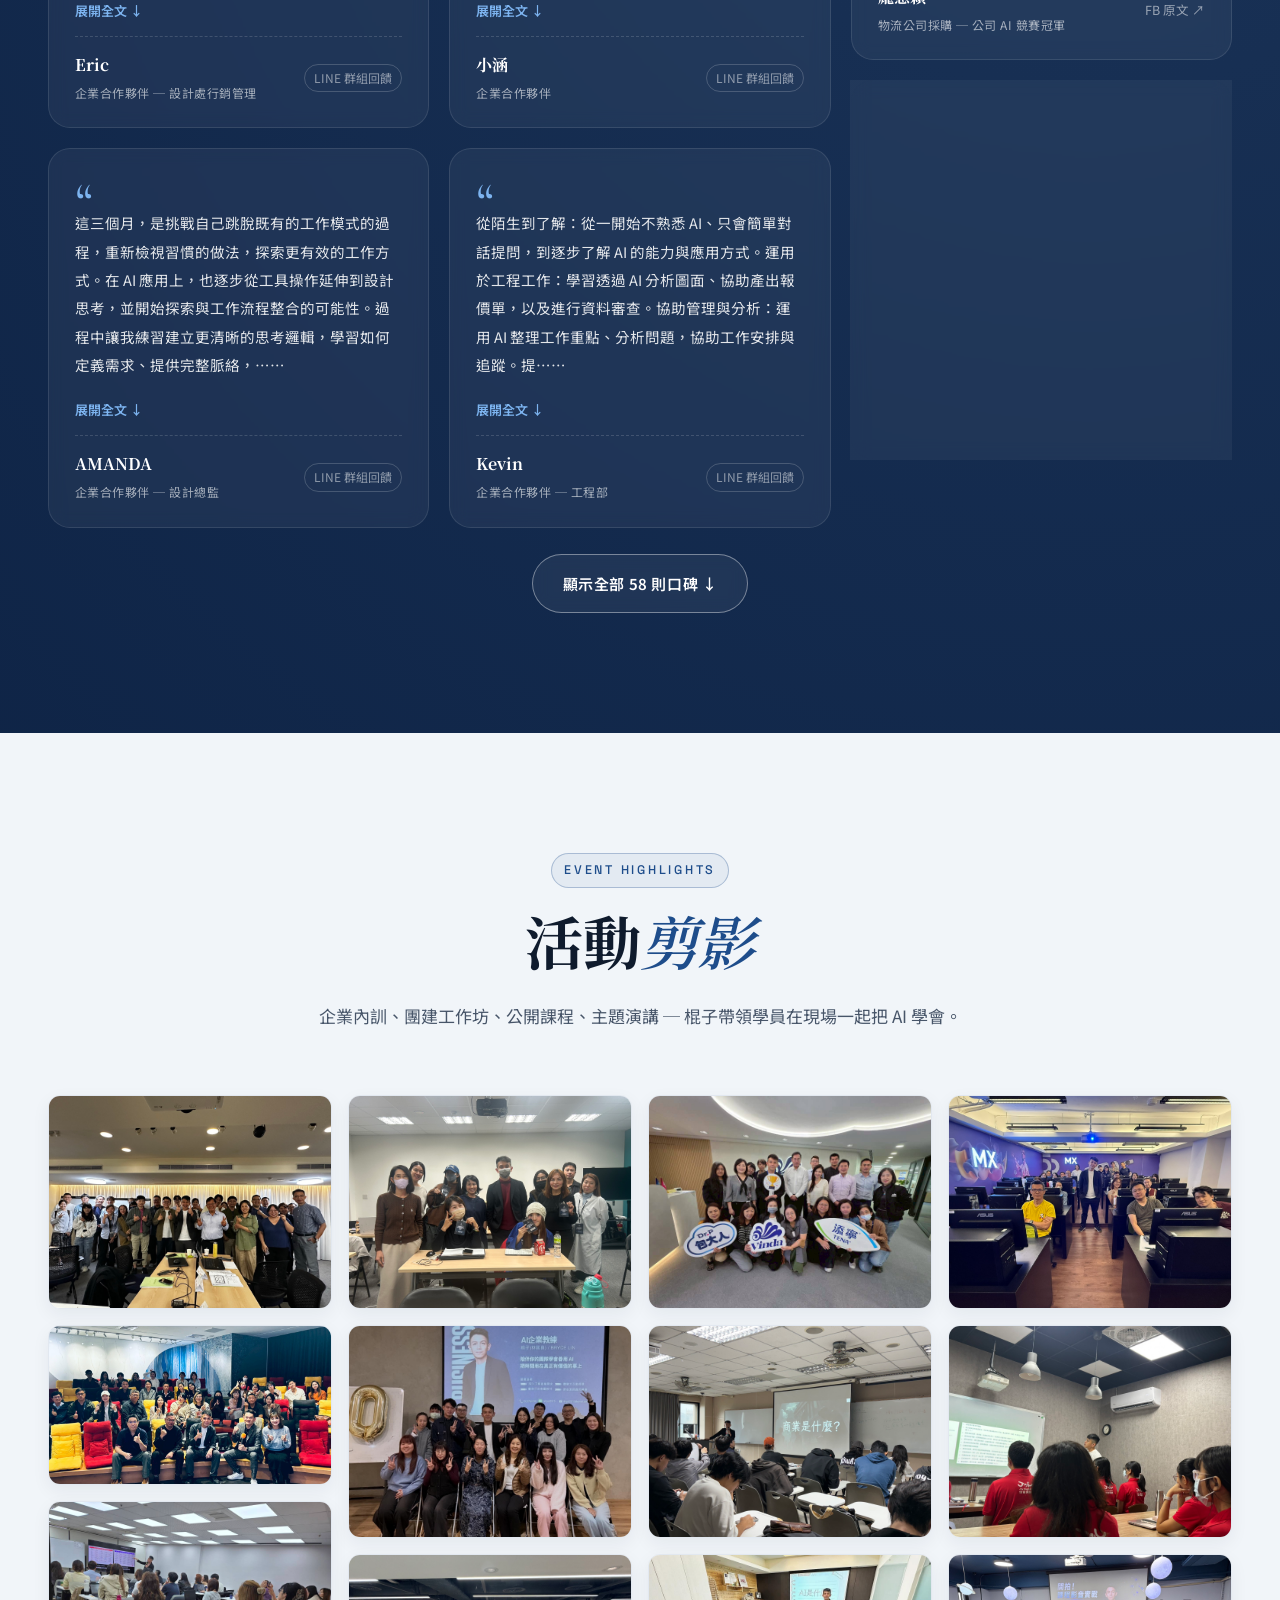
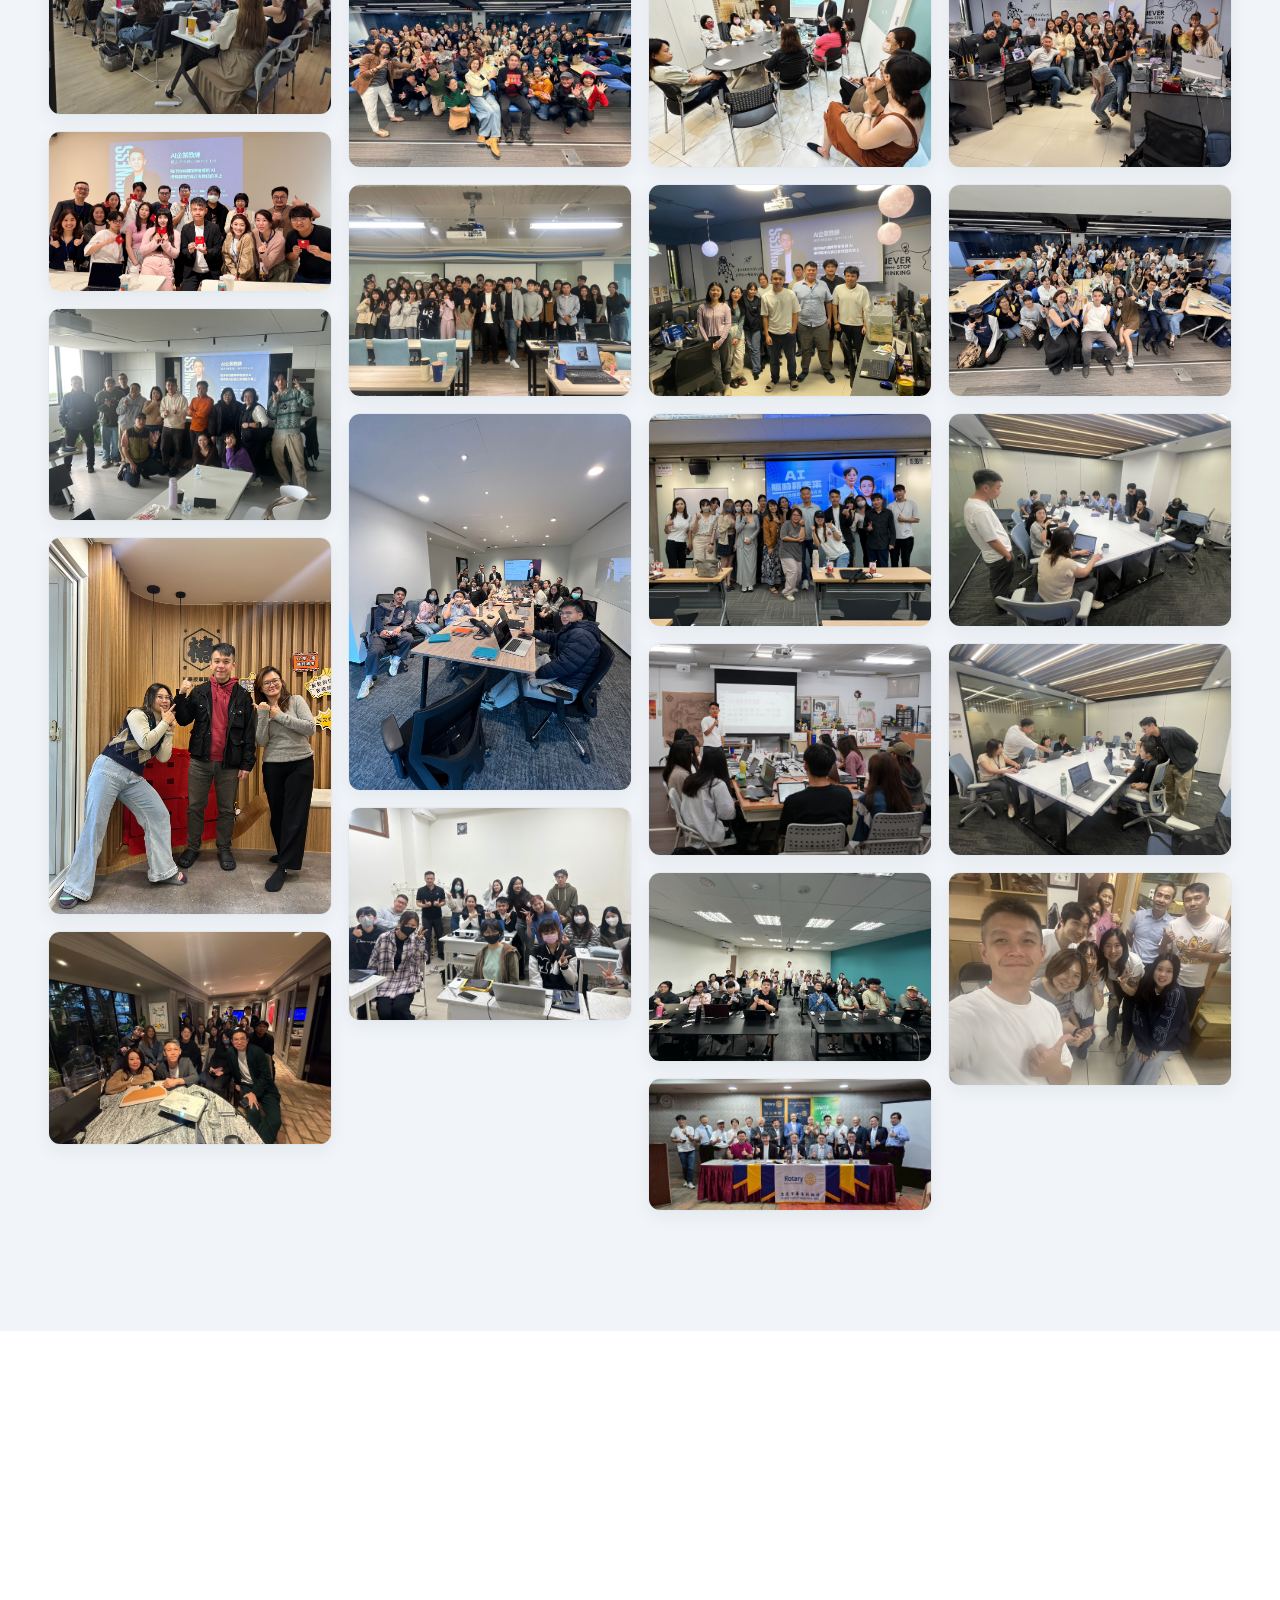
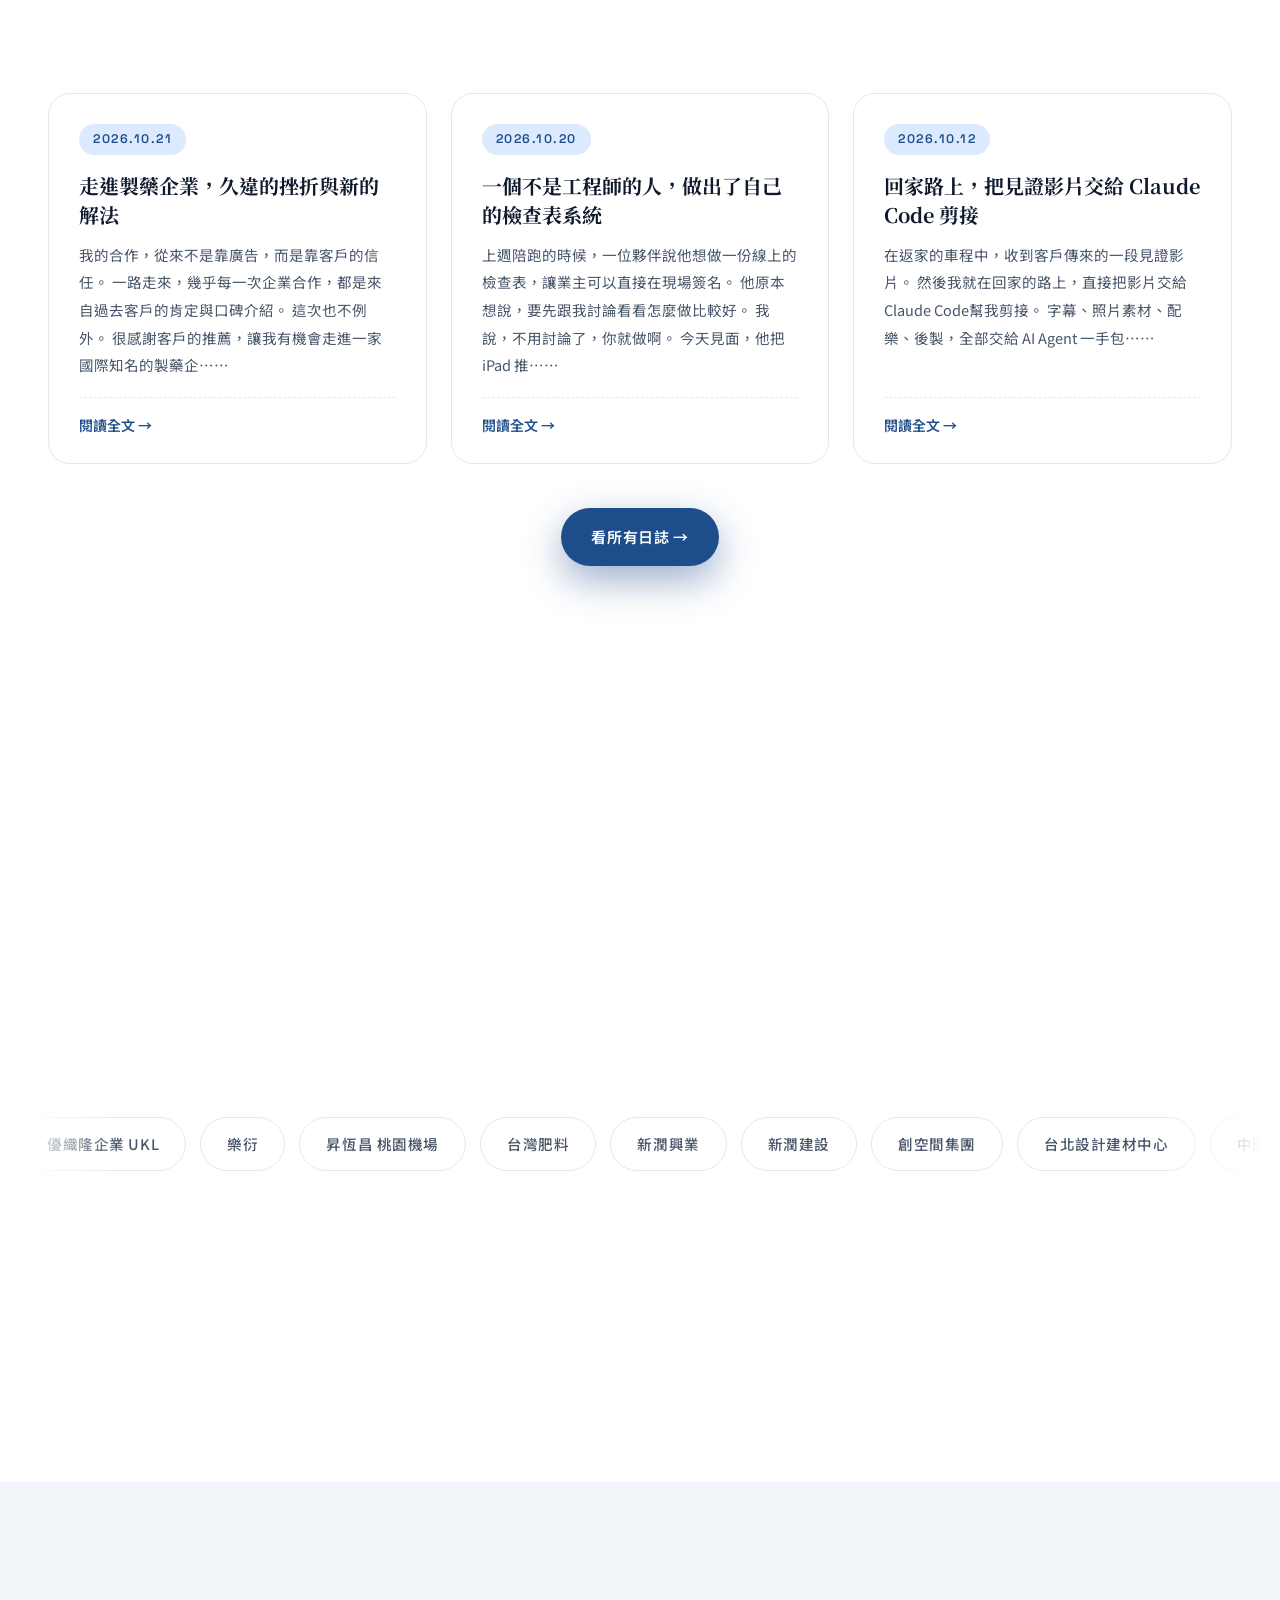
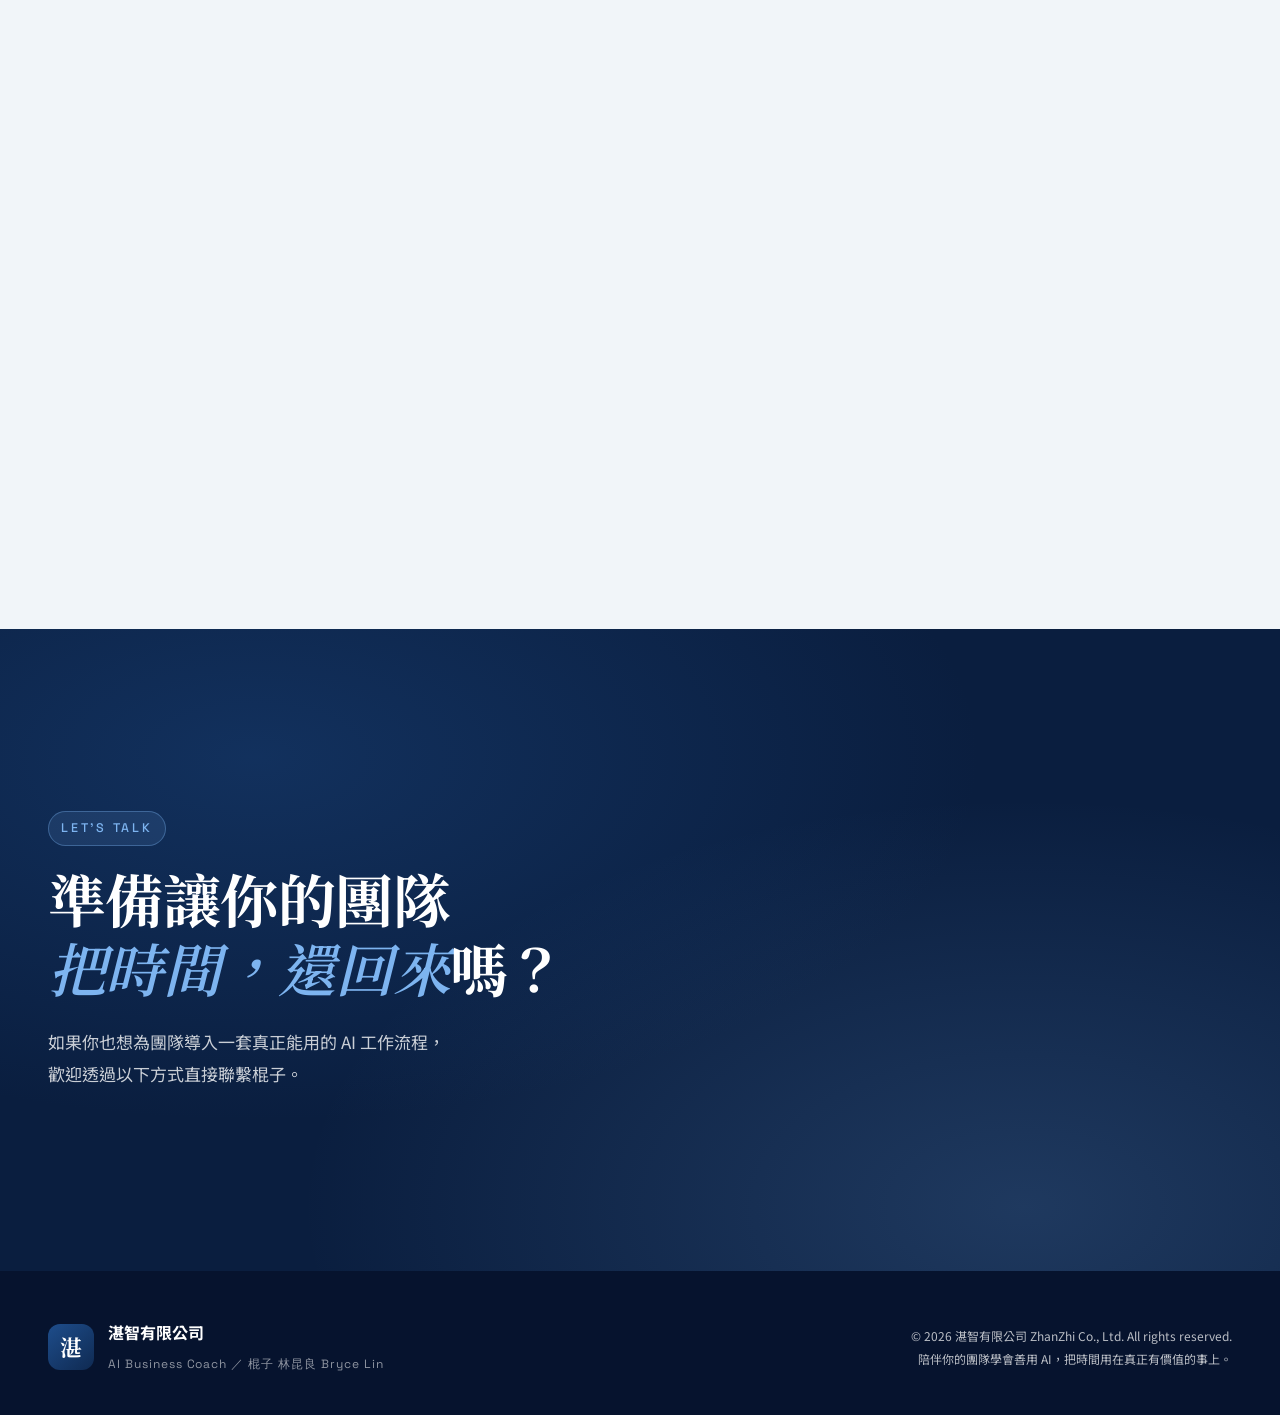
==== commit 19be536e: "活動剪影新增樂智電子 AI 企業內訓合照 - 新增 assets/events/event_28.jpg（已去除 EXIF、縮至 1600px） - index.html 活動剪影區塊末尾加入該照片 " ====
--- a/index.html
+++ b/index.html
@@ -505,6 +505,7 @@
       <figure class="event"><img loading="lazy" src="assets/events/event_25.jpg" alt="活動剪影 25" /></figure>
       <figure class="event"><img loading="lazy" src="assets/events/event_26.jpg" alt="活動剪影 26" /></figure>
       <figure class="event"><img loading="lazy" src="assets/events/event_27.jpg" alt="活動剪影 27" /></figure>
+      <figure class="event"><img loading="lazy" src="assets/events/event_28.jpg" alt="活動剪影 28 ─ 樂智電子 AI 企業內訓合照" /></figure>
     </div>
   </div>
 </section>
@@ -543,7 +544,7 @@
         <span>新潤興業</span><span>新潤建設</span><span>創空間集團</span><span>台北設計建材中心</span>
         <span>中國生產力中心</span><span>網商協會</span><span>繽紛室內設計</span><span>極象設計行銷</span>
         <span>緯恩整合行銷傳播</span><span>台灣維達</span><span>銓勝科技</span><span>囍閱資訊</span>
-        <span>聖和牙醫</span><span>奧本電剪</span><span>樂環實業 EcoJoy</span><span>樂智電子</span>
+        <span>聖合牙醫</span><span>奧本電剪</span><span>樂環實業 EcoJoy</span><span>台灣諾和諾德</span><span>樂智電子</span>
         <span>福瑞睿湖國際</span><span>安麗 Amway</span><span>樂的醫療體系</span><span>佐登妮絲</span>
         <span>破風者展娛文創</span><span>惠嘉電實業</span><span>珂汎國際</span><span>幸運起點</span>
         <span>本質牙醫診所</span><span>粹齒以先</span><span>椿科學按摩</span><span>HLA.悅</span>
@@ -554,7 +555,7 @@
         <span>新潤興業</span><span>新潤建設</span><span>創空間集團</span><span>台北設計建材中心</span>
         <span>中國生產力中心</span><span>網商協會</span><span>繽紛室內設計</span><span>極象設計行銷</span>
         <span>緯恩整合行銷傳播</span><span>台灣維達</span><span>銓勝科技</span><span>囍閱資訊</span>
-        <span>聖和牙醫</span><span>奧本電剪</span><span>樂環實業 EcoJoy</span><span>樂智電子</span>
+        <span>聖合牙醫</span><span>奧本電剪</span><span>樂環實業 EcoJoy</span><span>台灣諾和諾德</span><span>樂智電子</span>
         <span>福瑞睿湖國際</span><span>安麗 Amway</span><span>樂的醫療體系</span><span>佐登妮絲</span>
         <span>破風者展娛文創</span><span>惠嘉電實業</span><span>珂汎國際</span><span>幸運起點</span>
         <span>本質牙醫診所</span><span>粹齒以先</span><span>椿科學按摩</span><span>HLA.悅</span>
@@ -566,7 +567,7 @@
     <div class="industries">
       <p class="industries__label">服務產業 ／ Industries</p>
       <div class="industries__list">
-        <span>製造業</span><span>零售業</span><span>醫療體系</span><span>牙醫診所</span>
+        <span>製造業</span><span>零售業</span><span>醫療體系</span><span>製藥產業</span><span>牙醫診所</span>
         <span>建設產業</span><span>室內設計</span><span>建材</span><span>電子製造</span>
         <span>紡織</span><span>物流</span><span>機場零售</span><span>電商</span>
         <span>直銷通路</span><span>美容保養</span><span>教育訓練</span><span>大專院校</span>
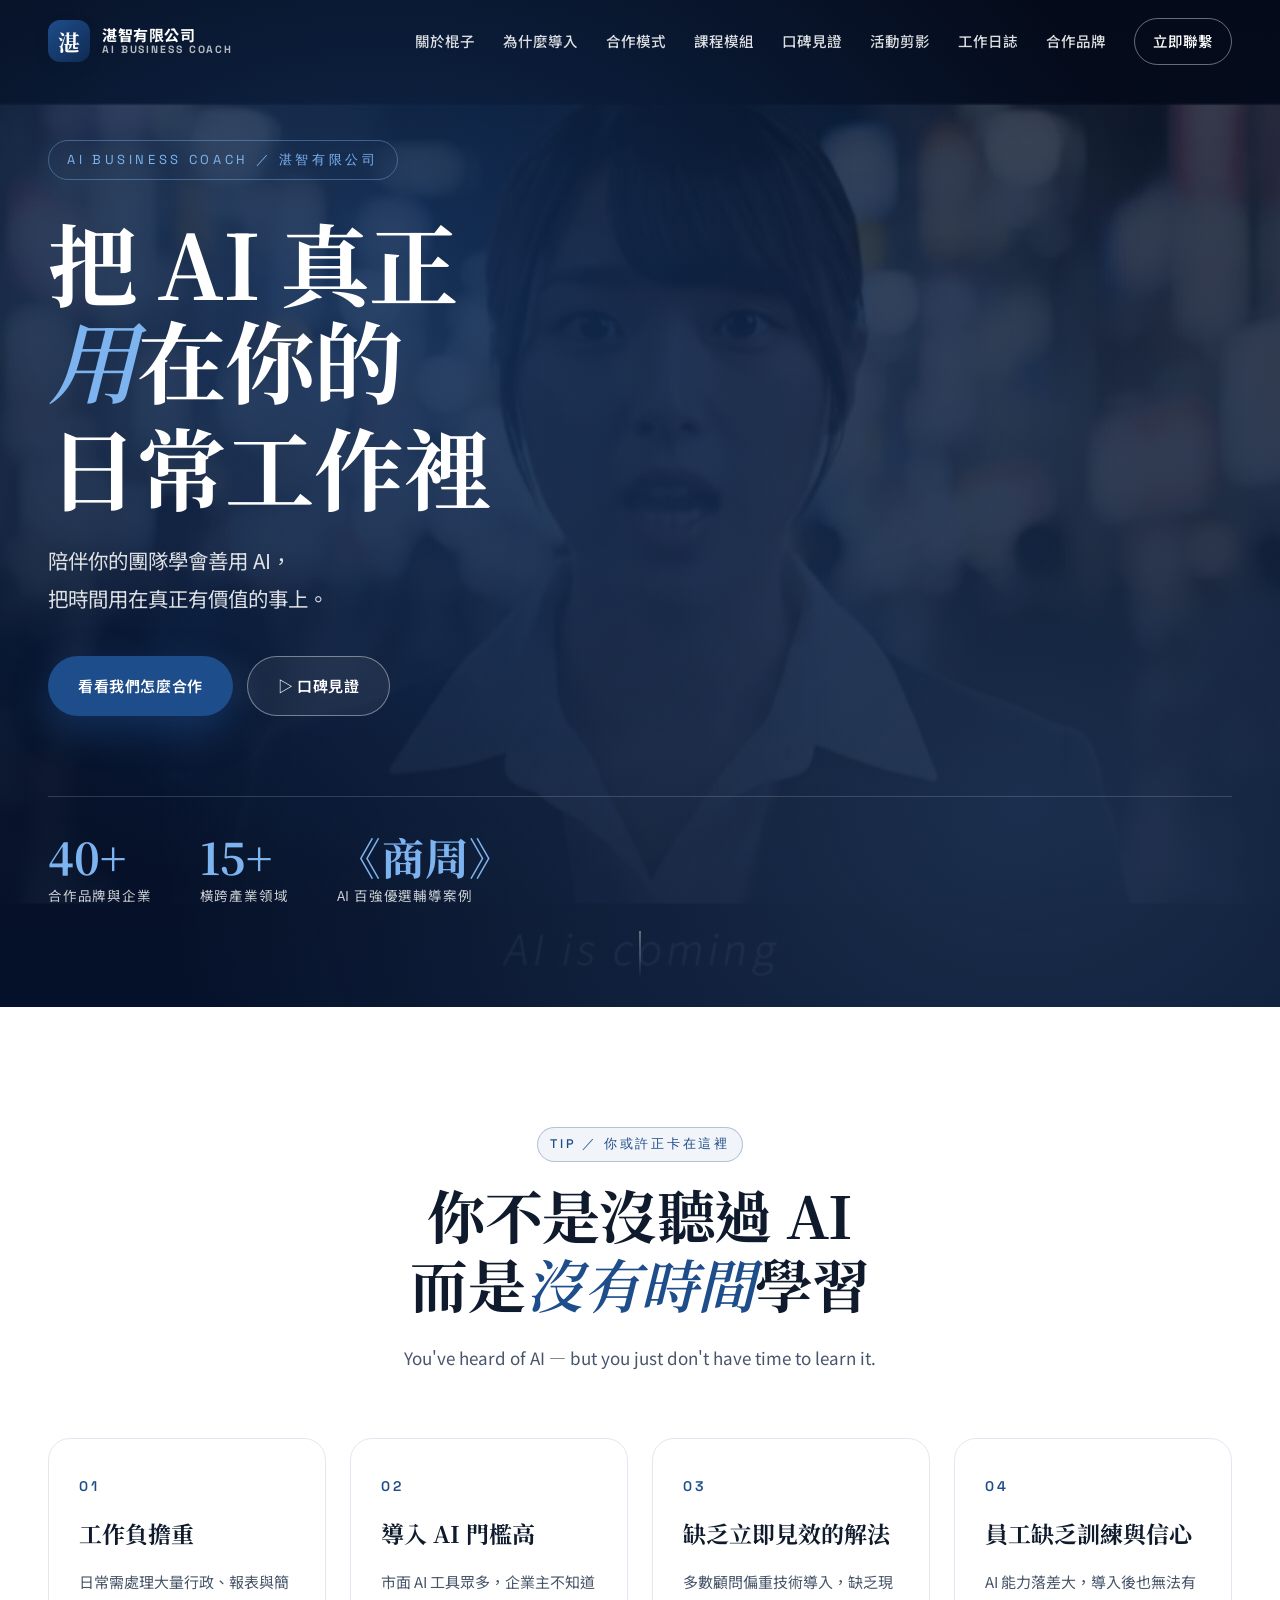
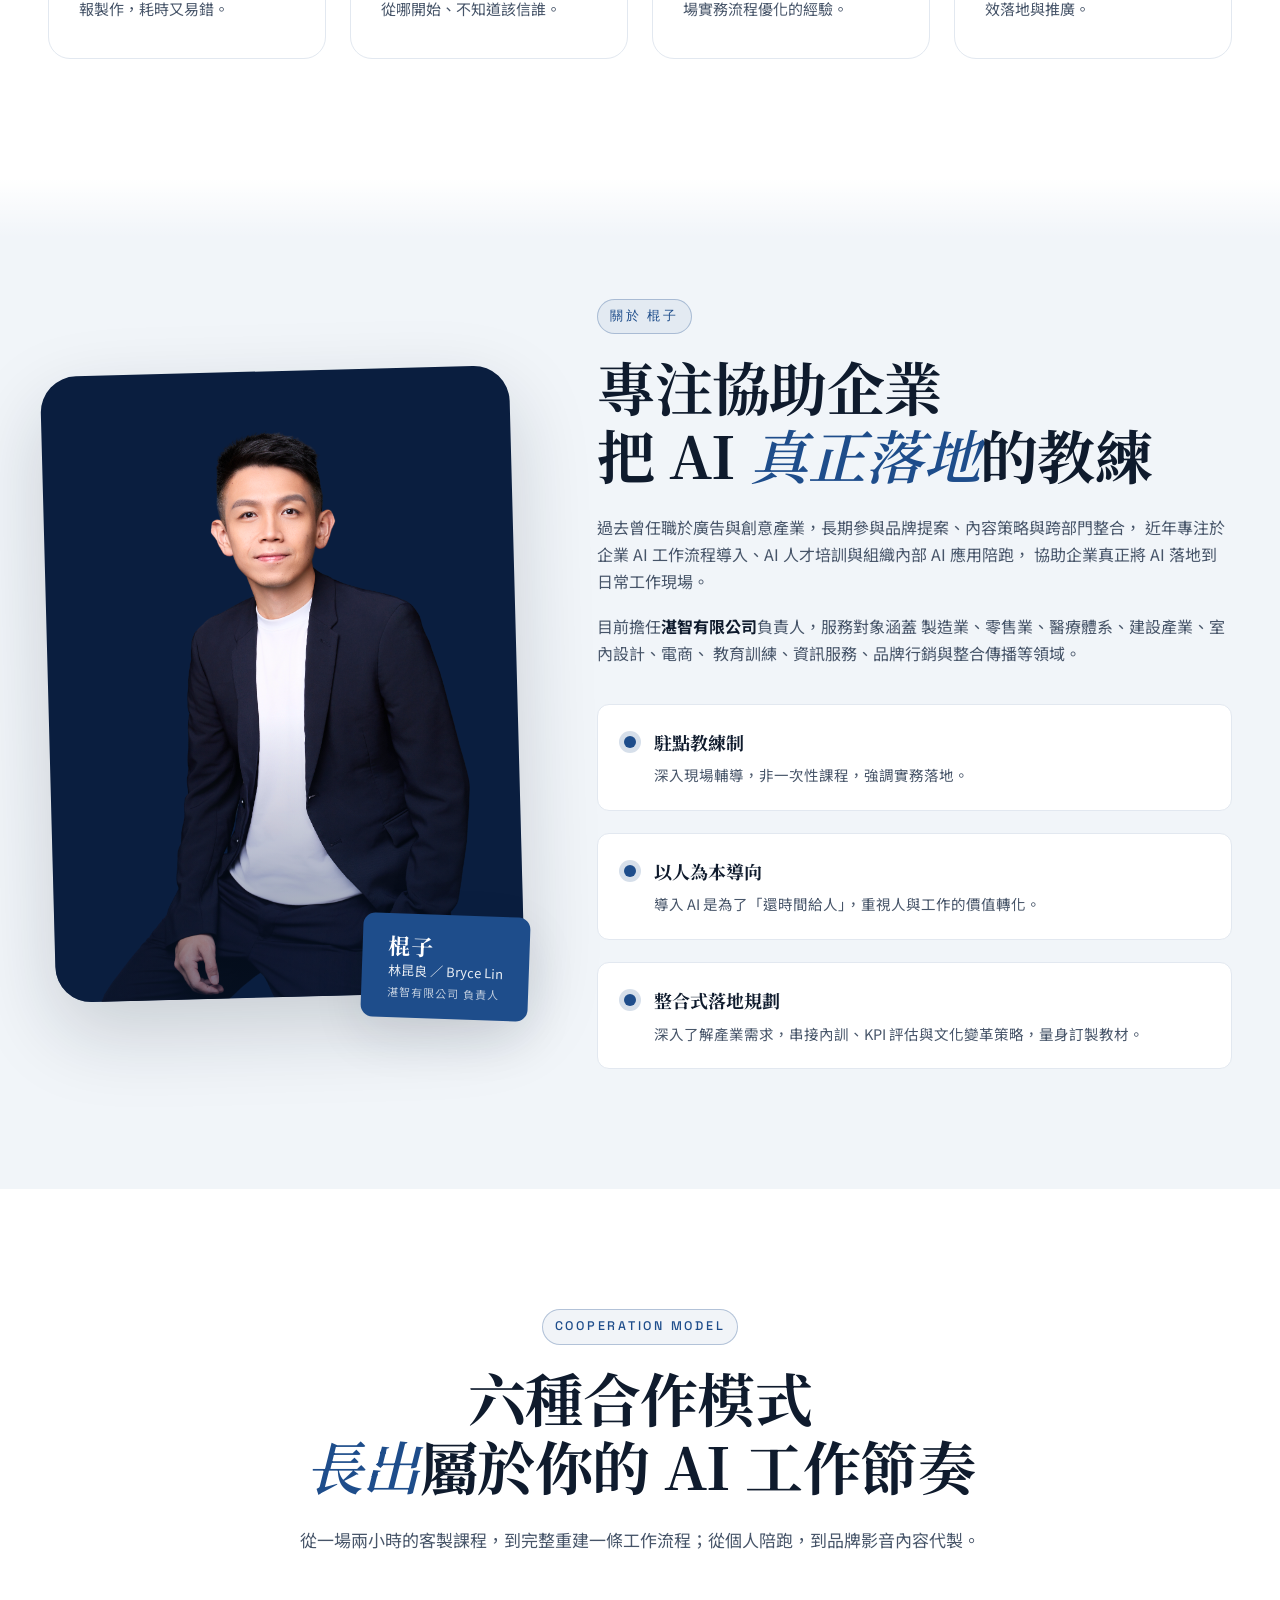
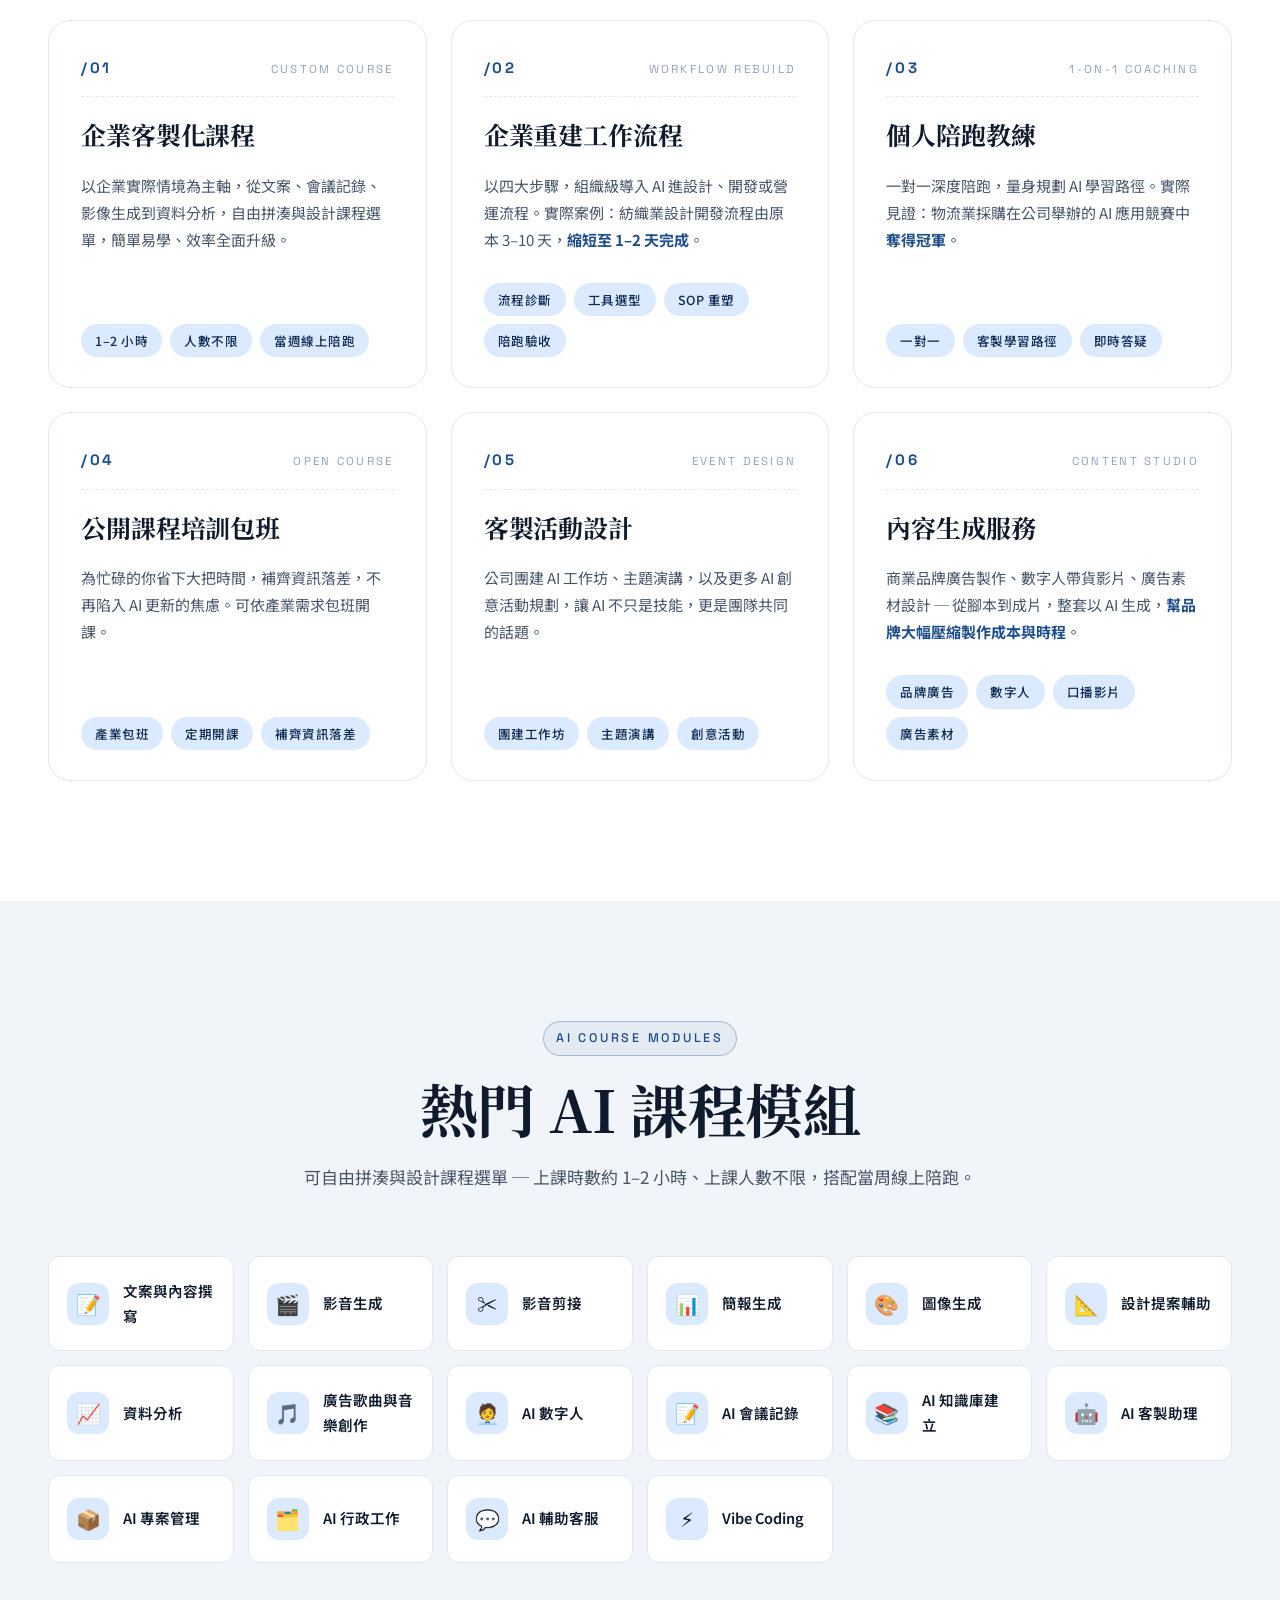
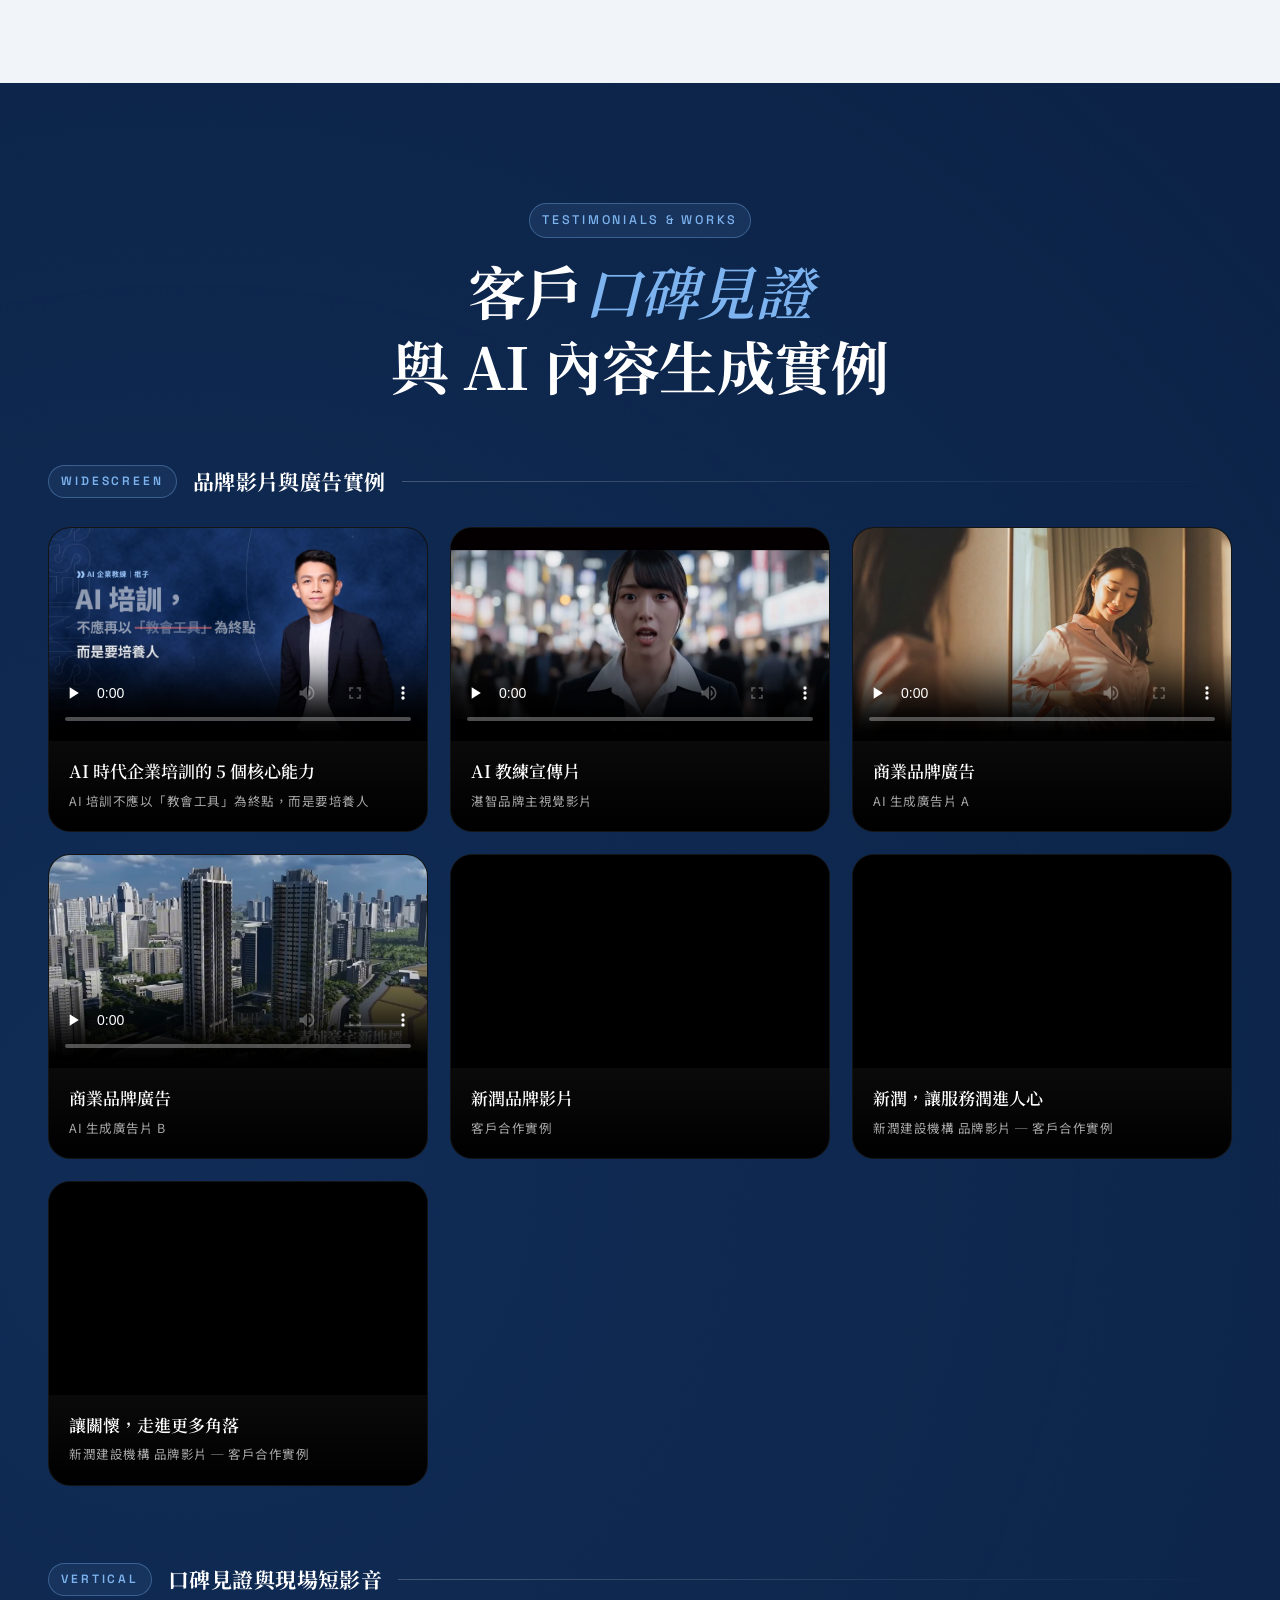
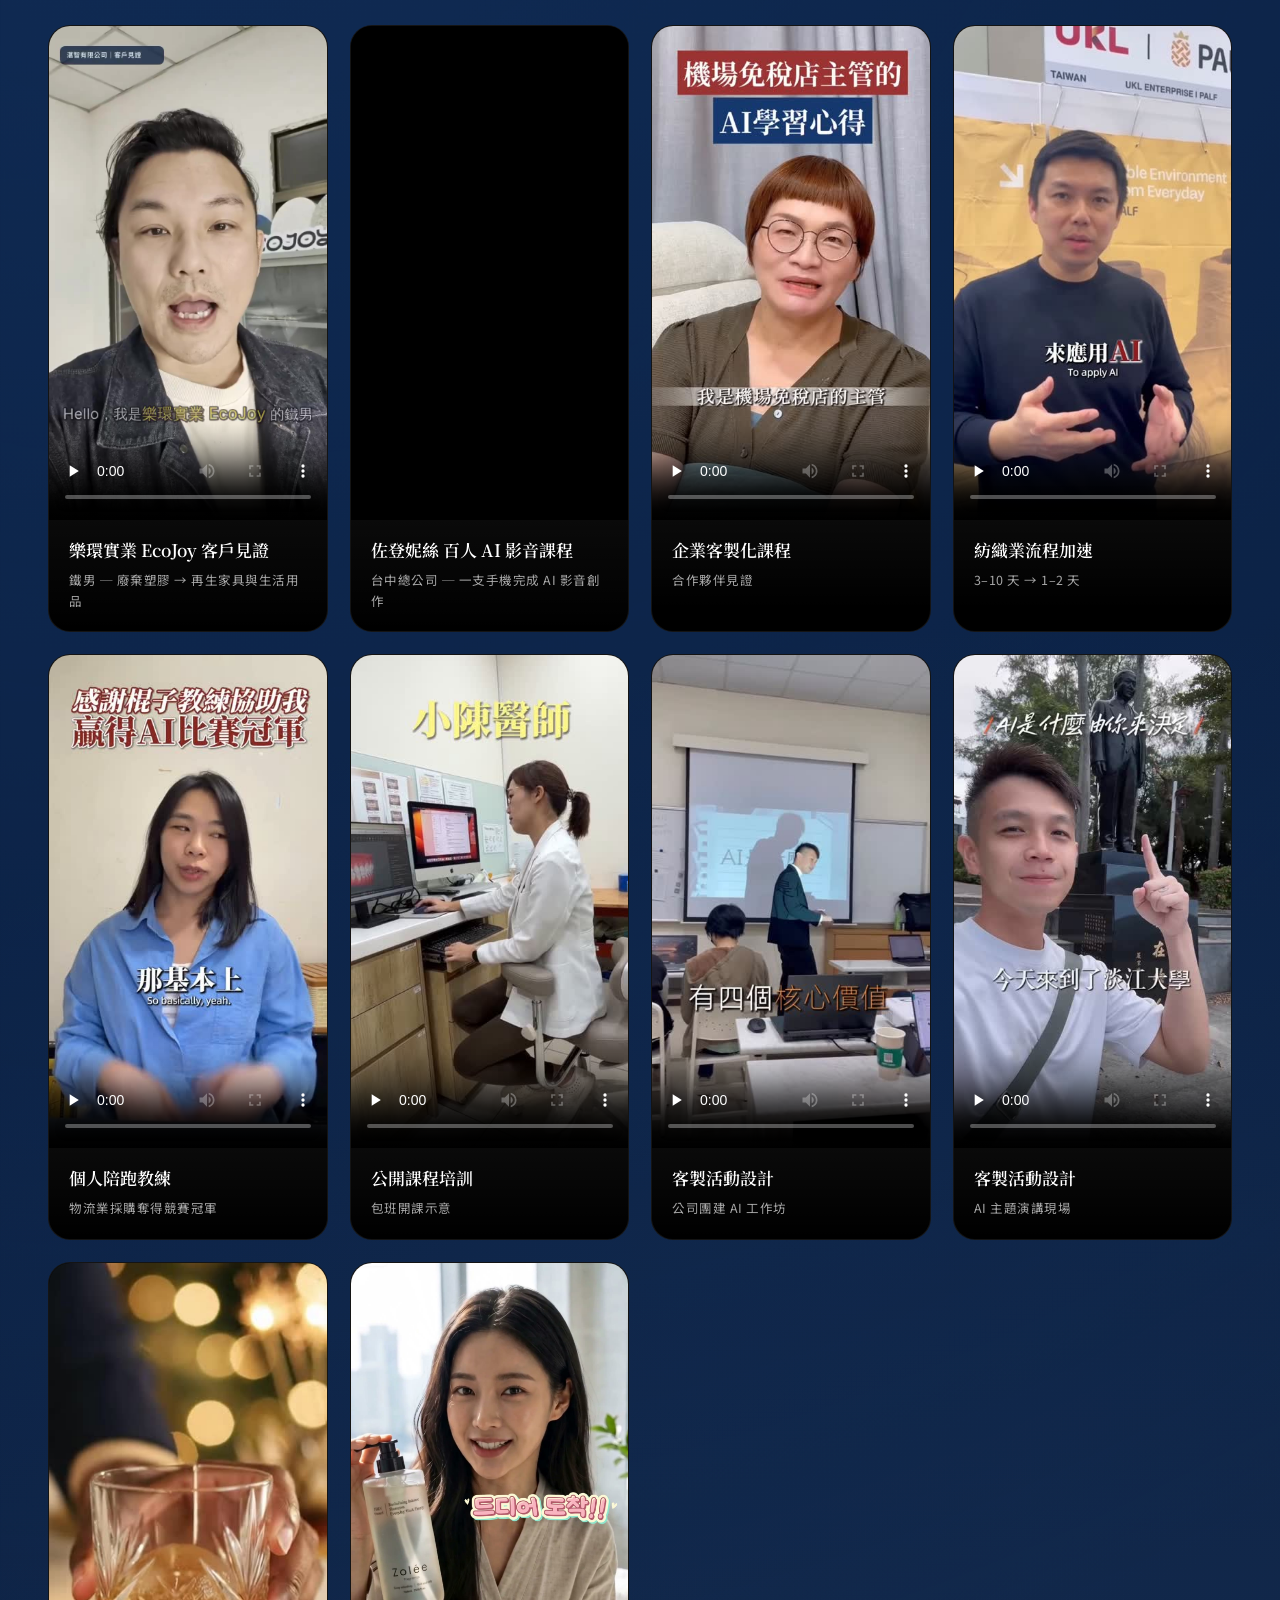
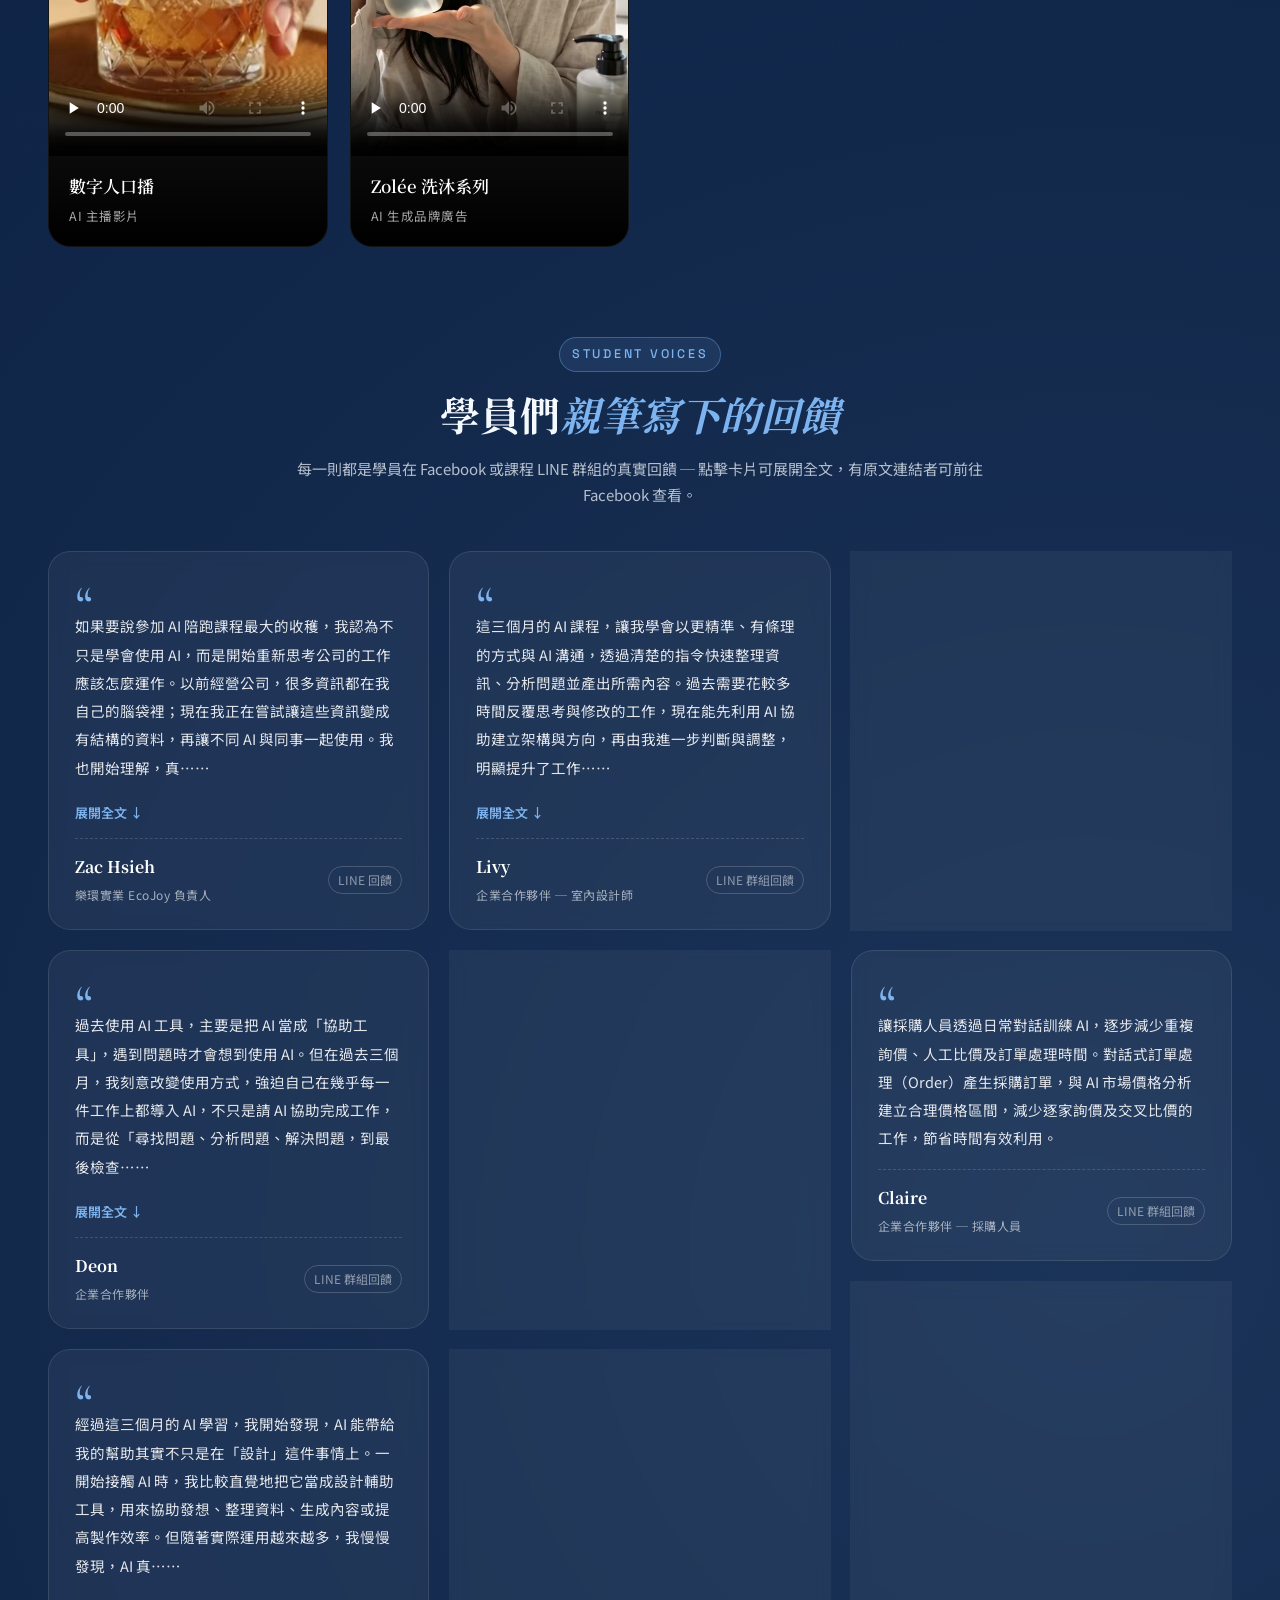
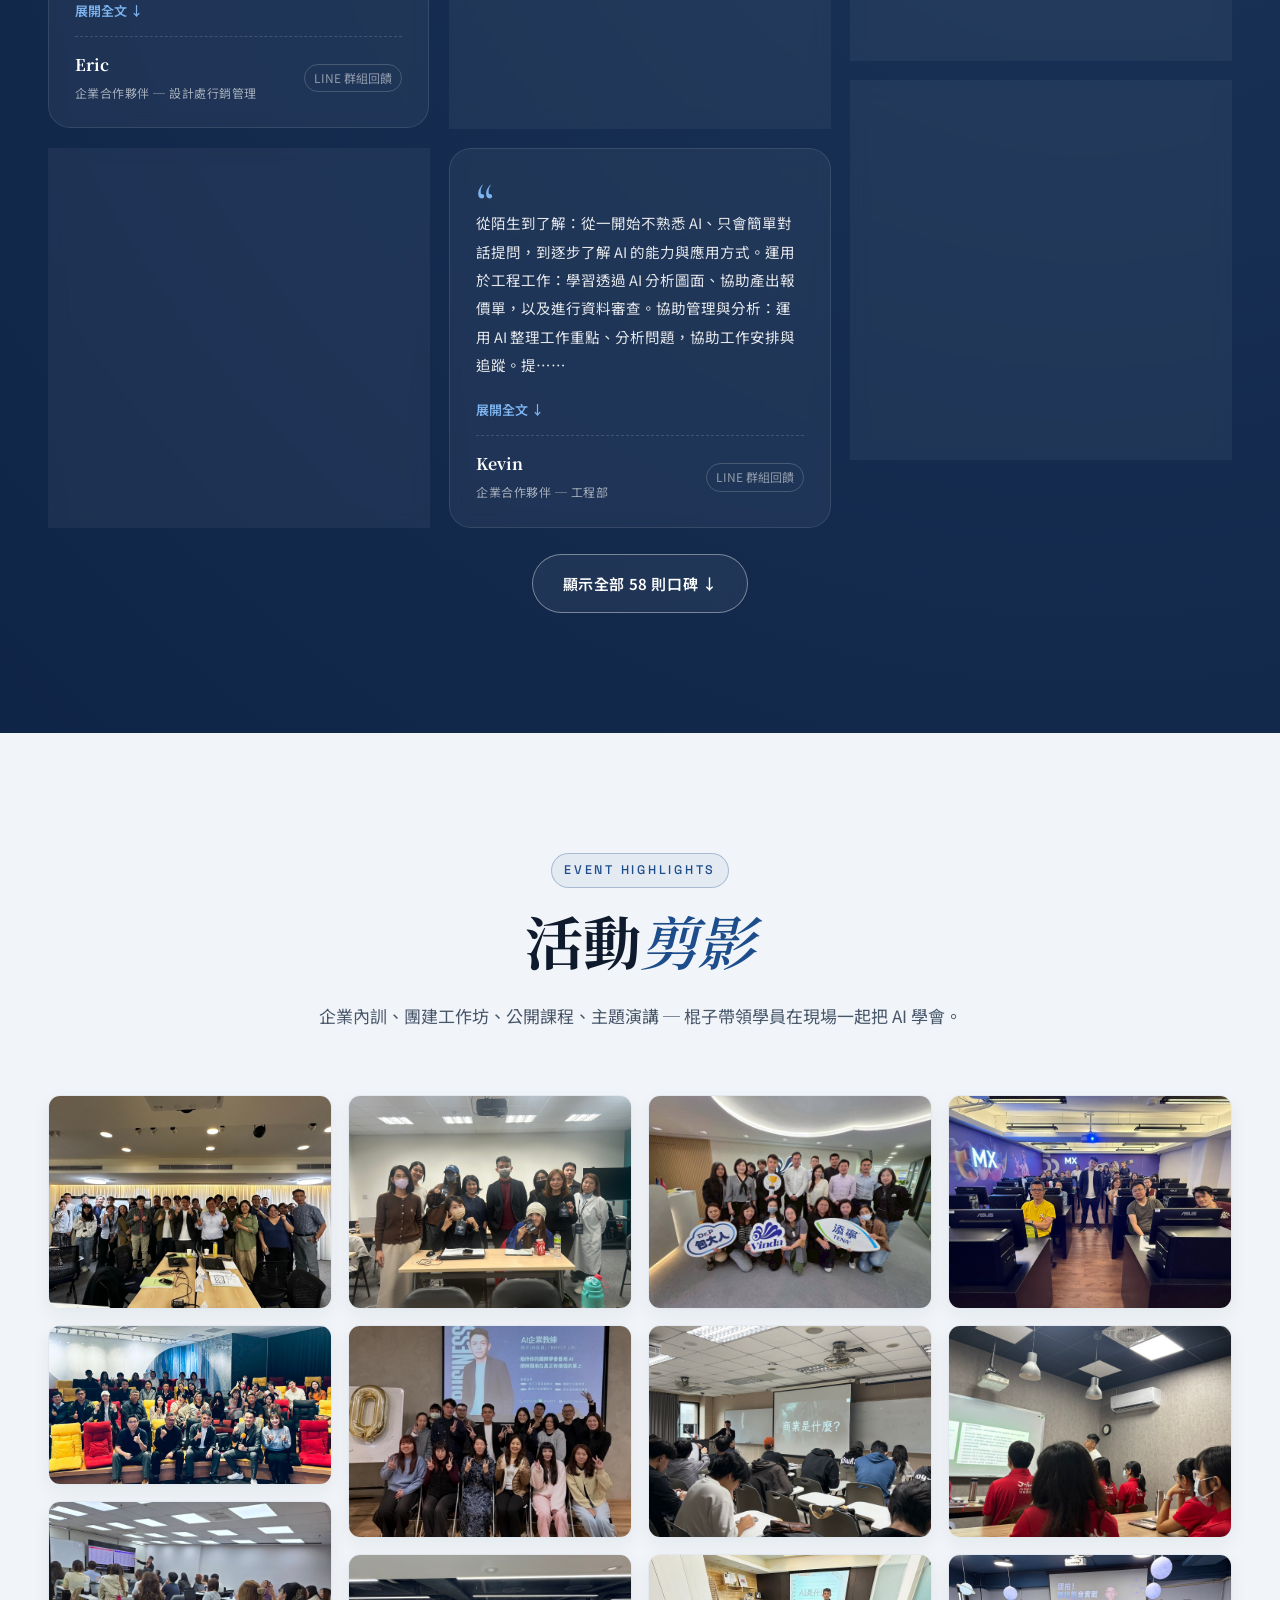
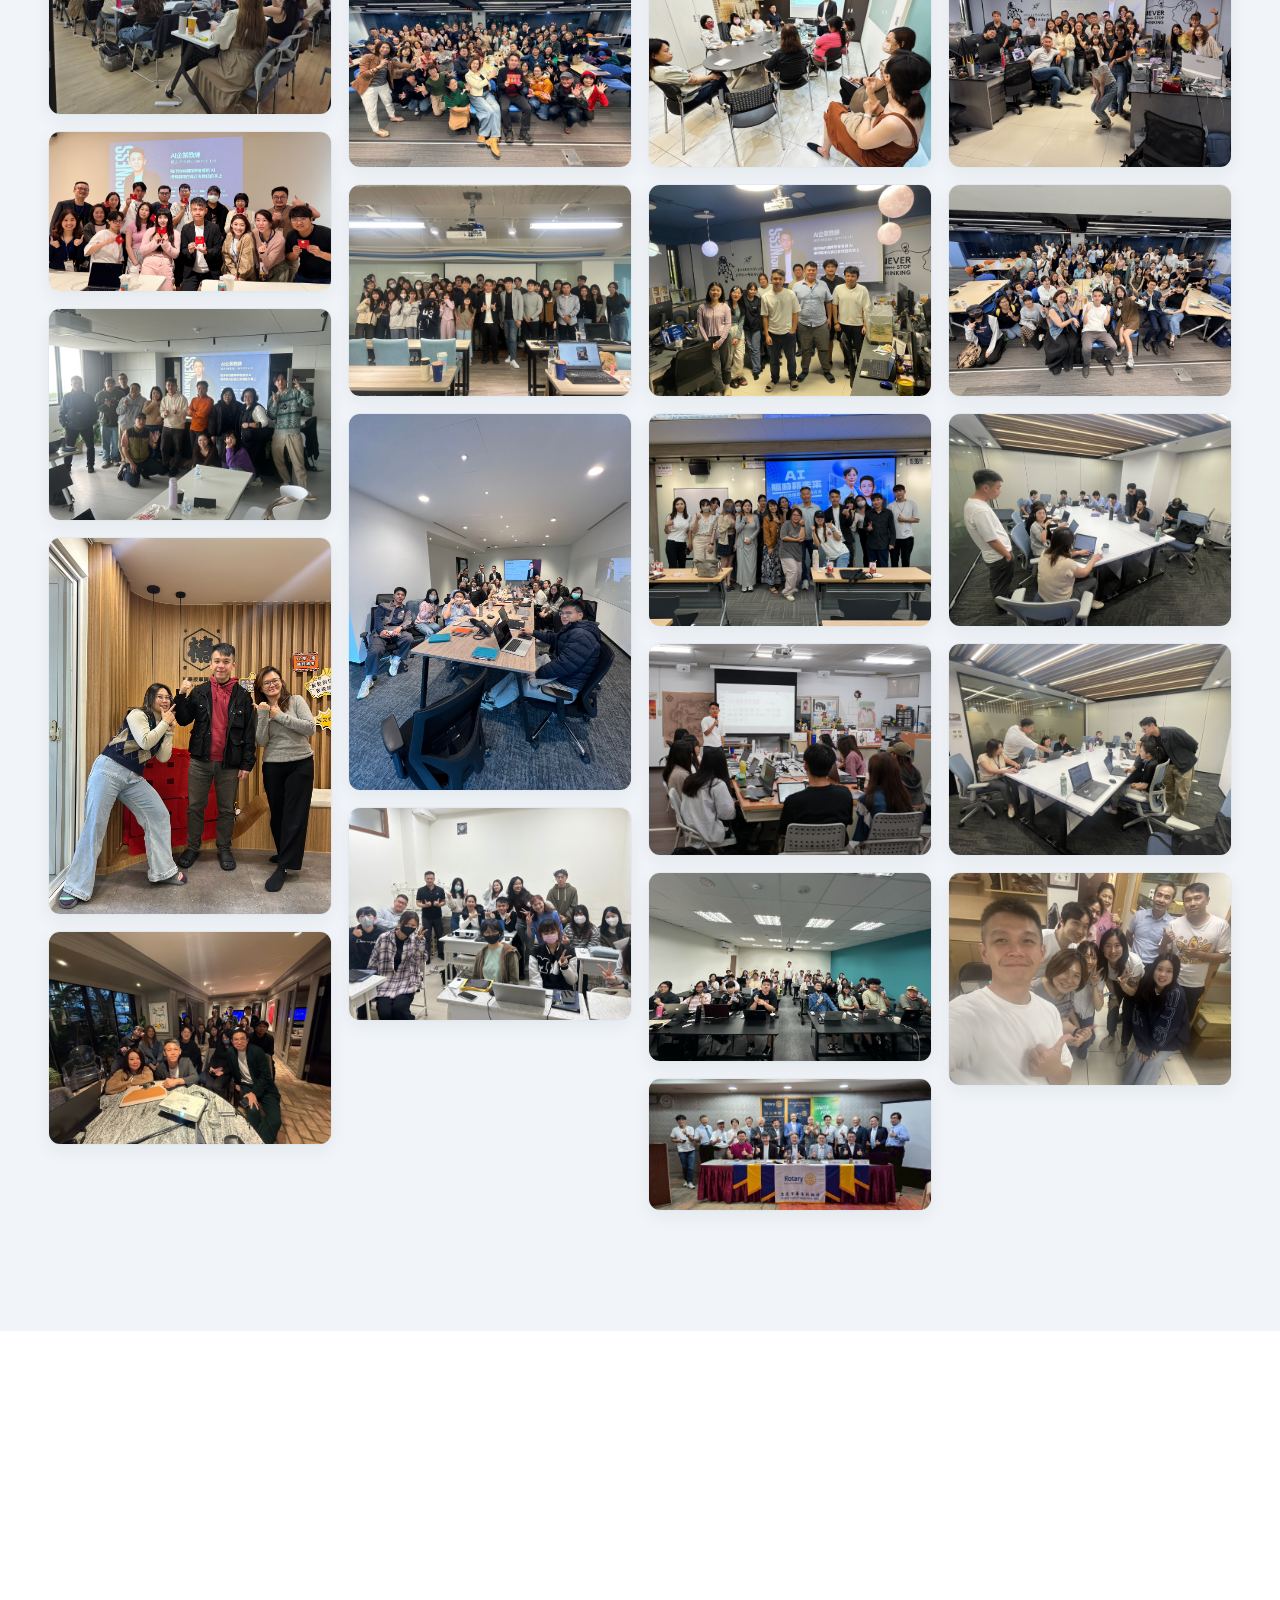
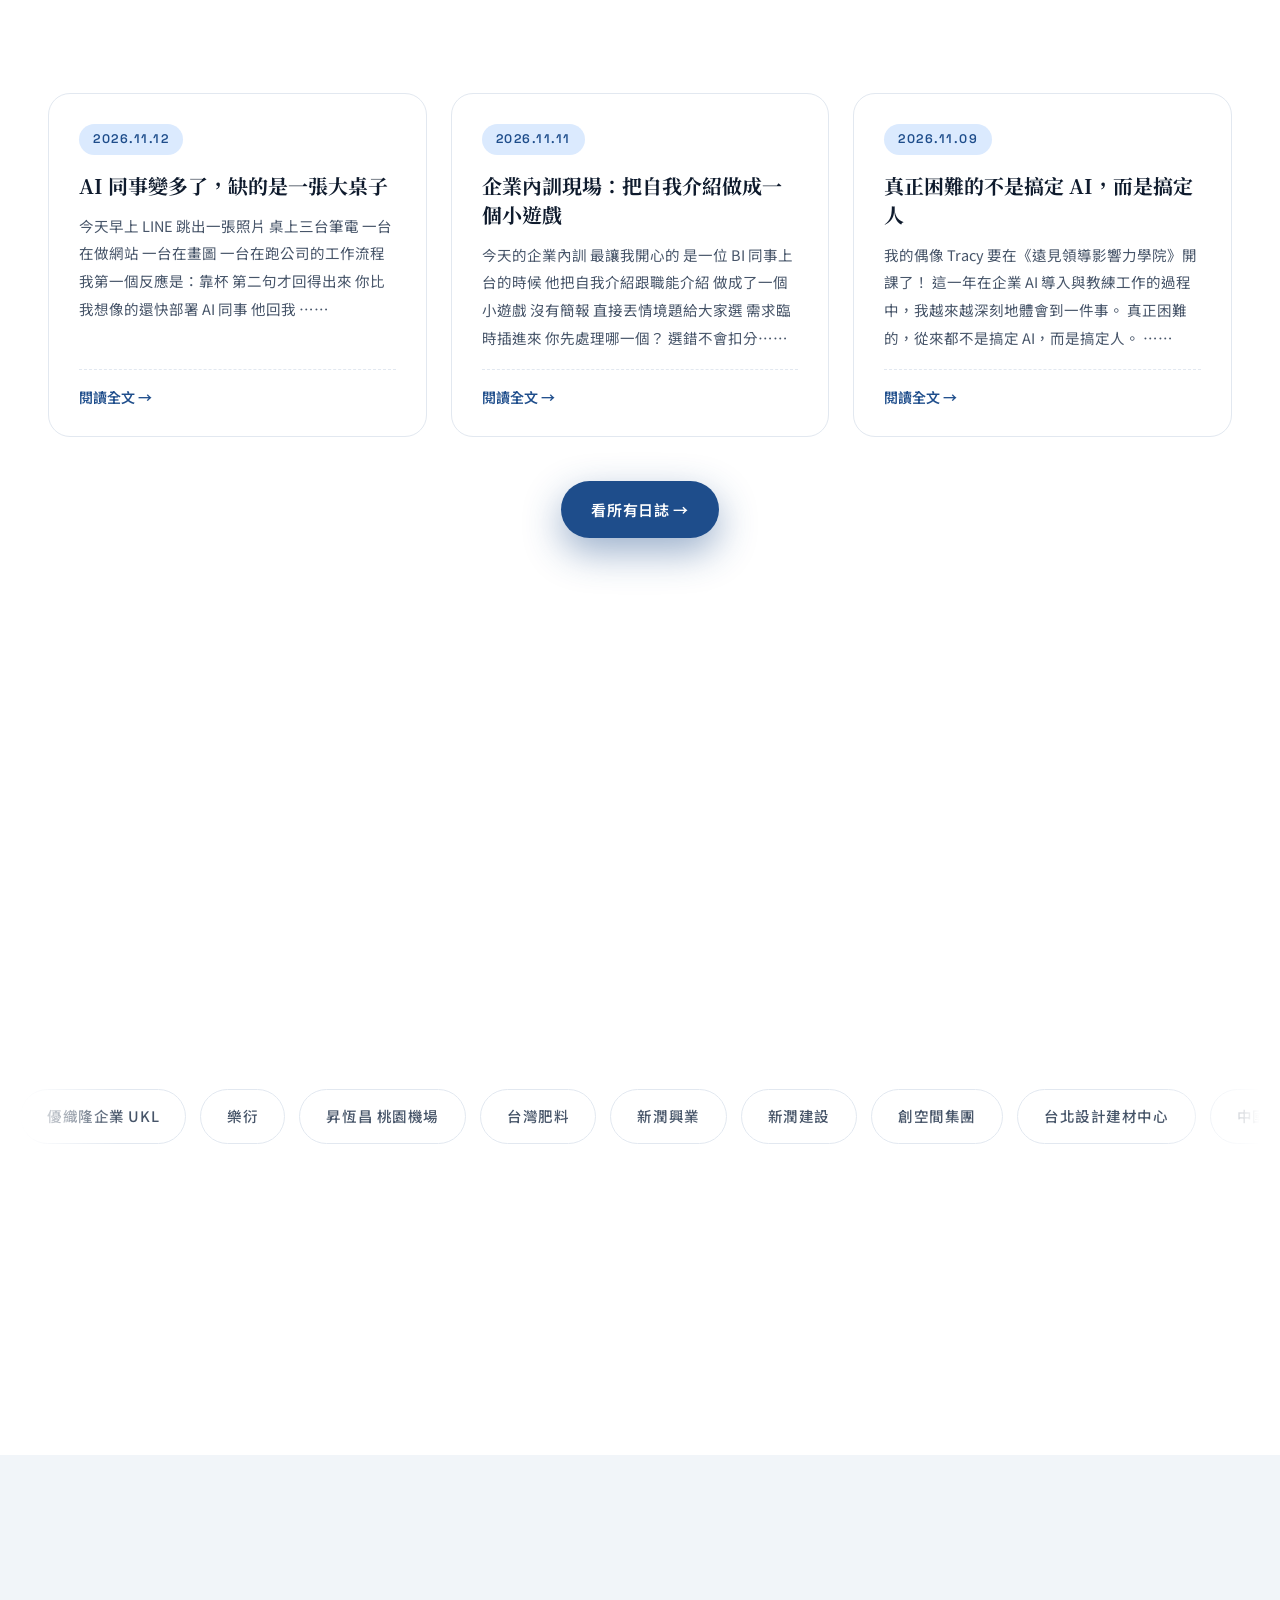
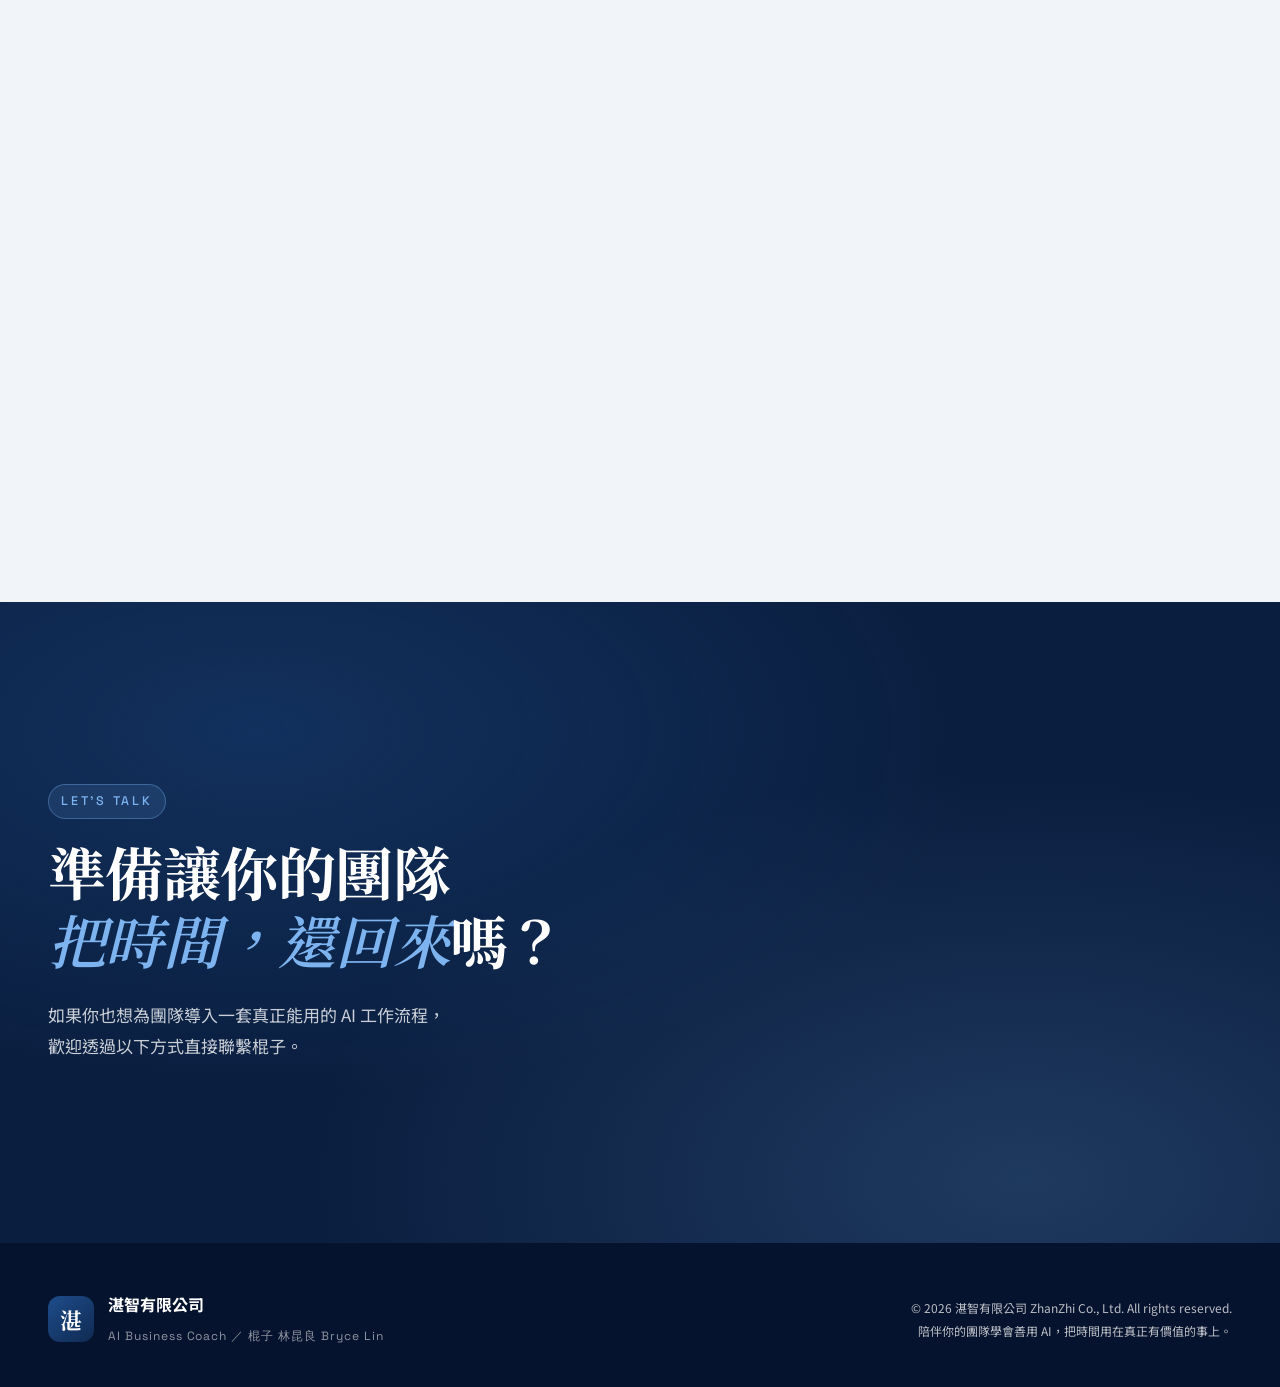
==== commit 40d85cc0: "工作日誌新增 2026/10/23–11/12 共 10 篇 Facebook 貼文 - journal-data.js：159 篇增至 169 篇 - journal.html、index.html" ====
--- a/index.html
+++ b/index.html
@@ -682,7 +682,7 @@
   </div>
 </div>
 
-<script src="journal-data.js?v=160"></script>
+<script src="journal-data.js?v=170"></script>
 <script src="testimonials-data.js?v=51"></script>
 <script src="script.js?v=53"></script>
 </body>
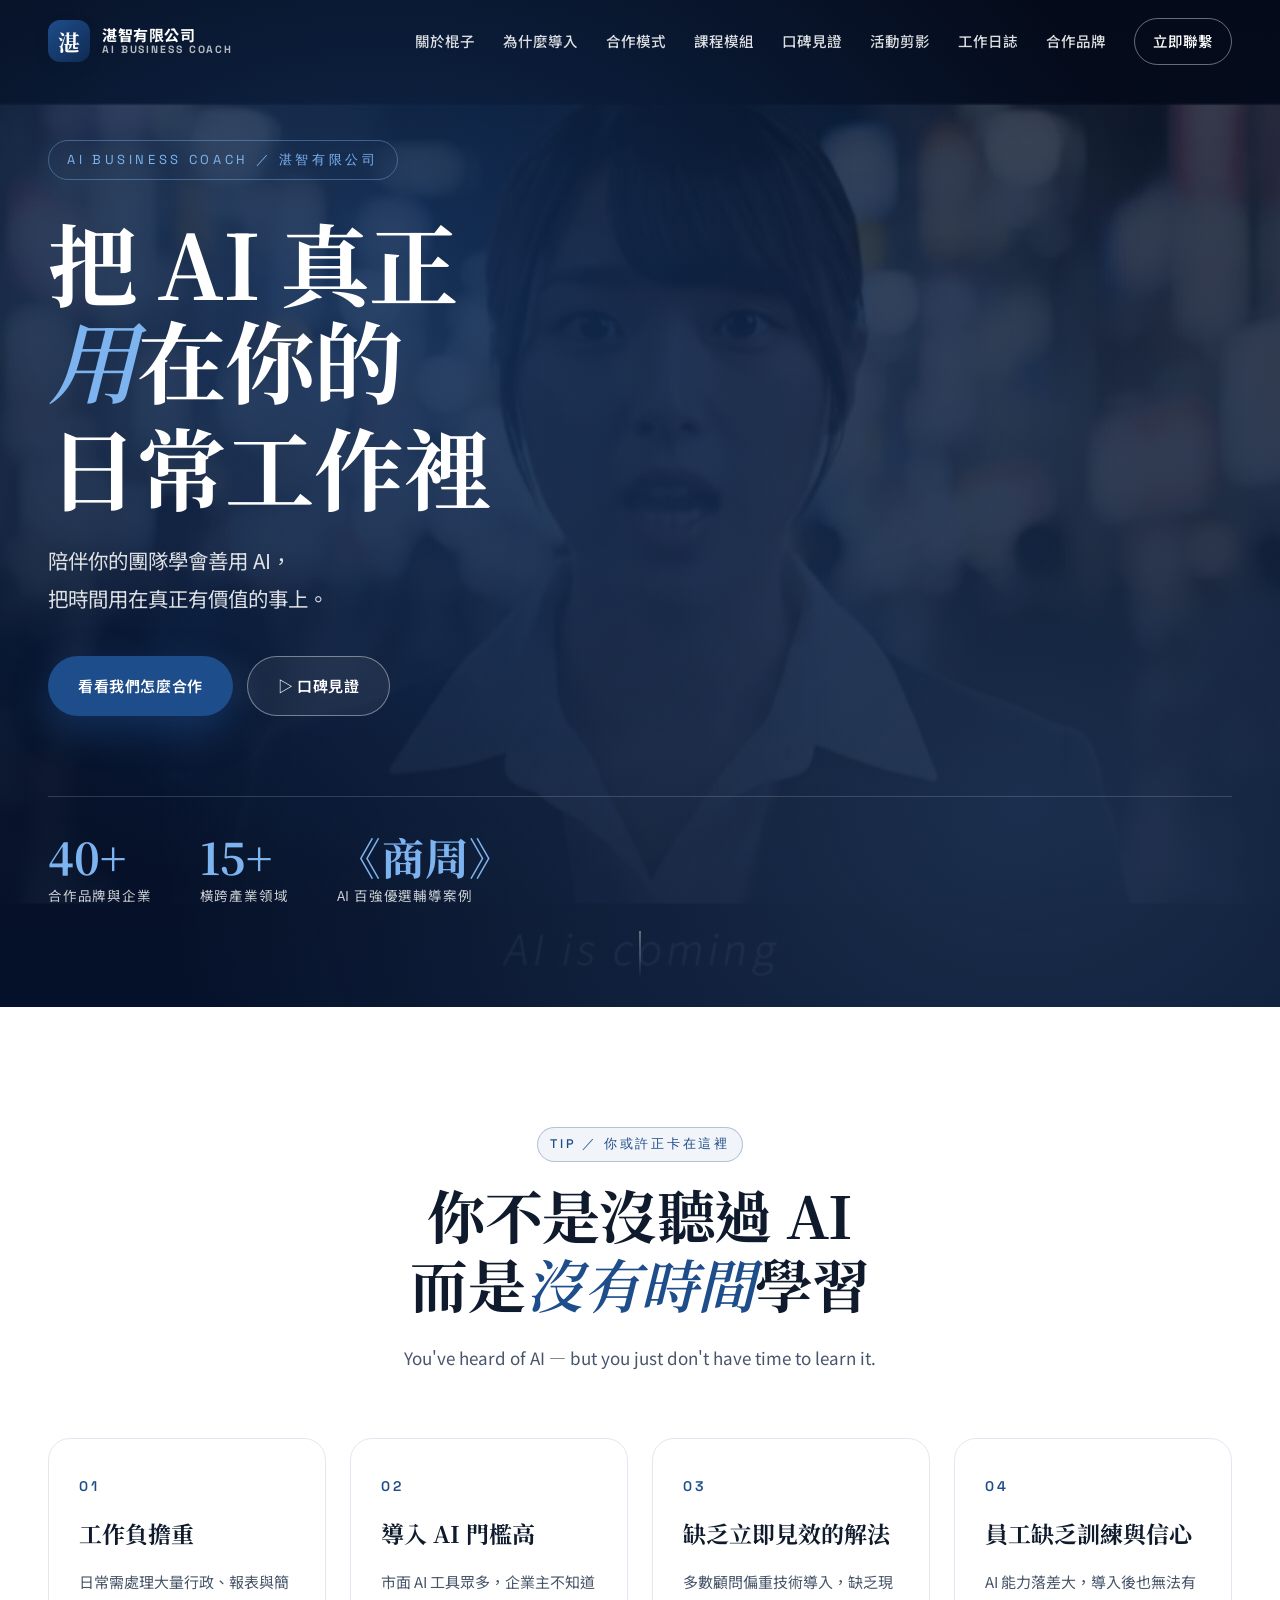
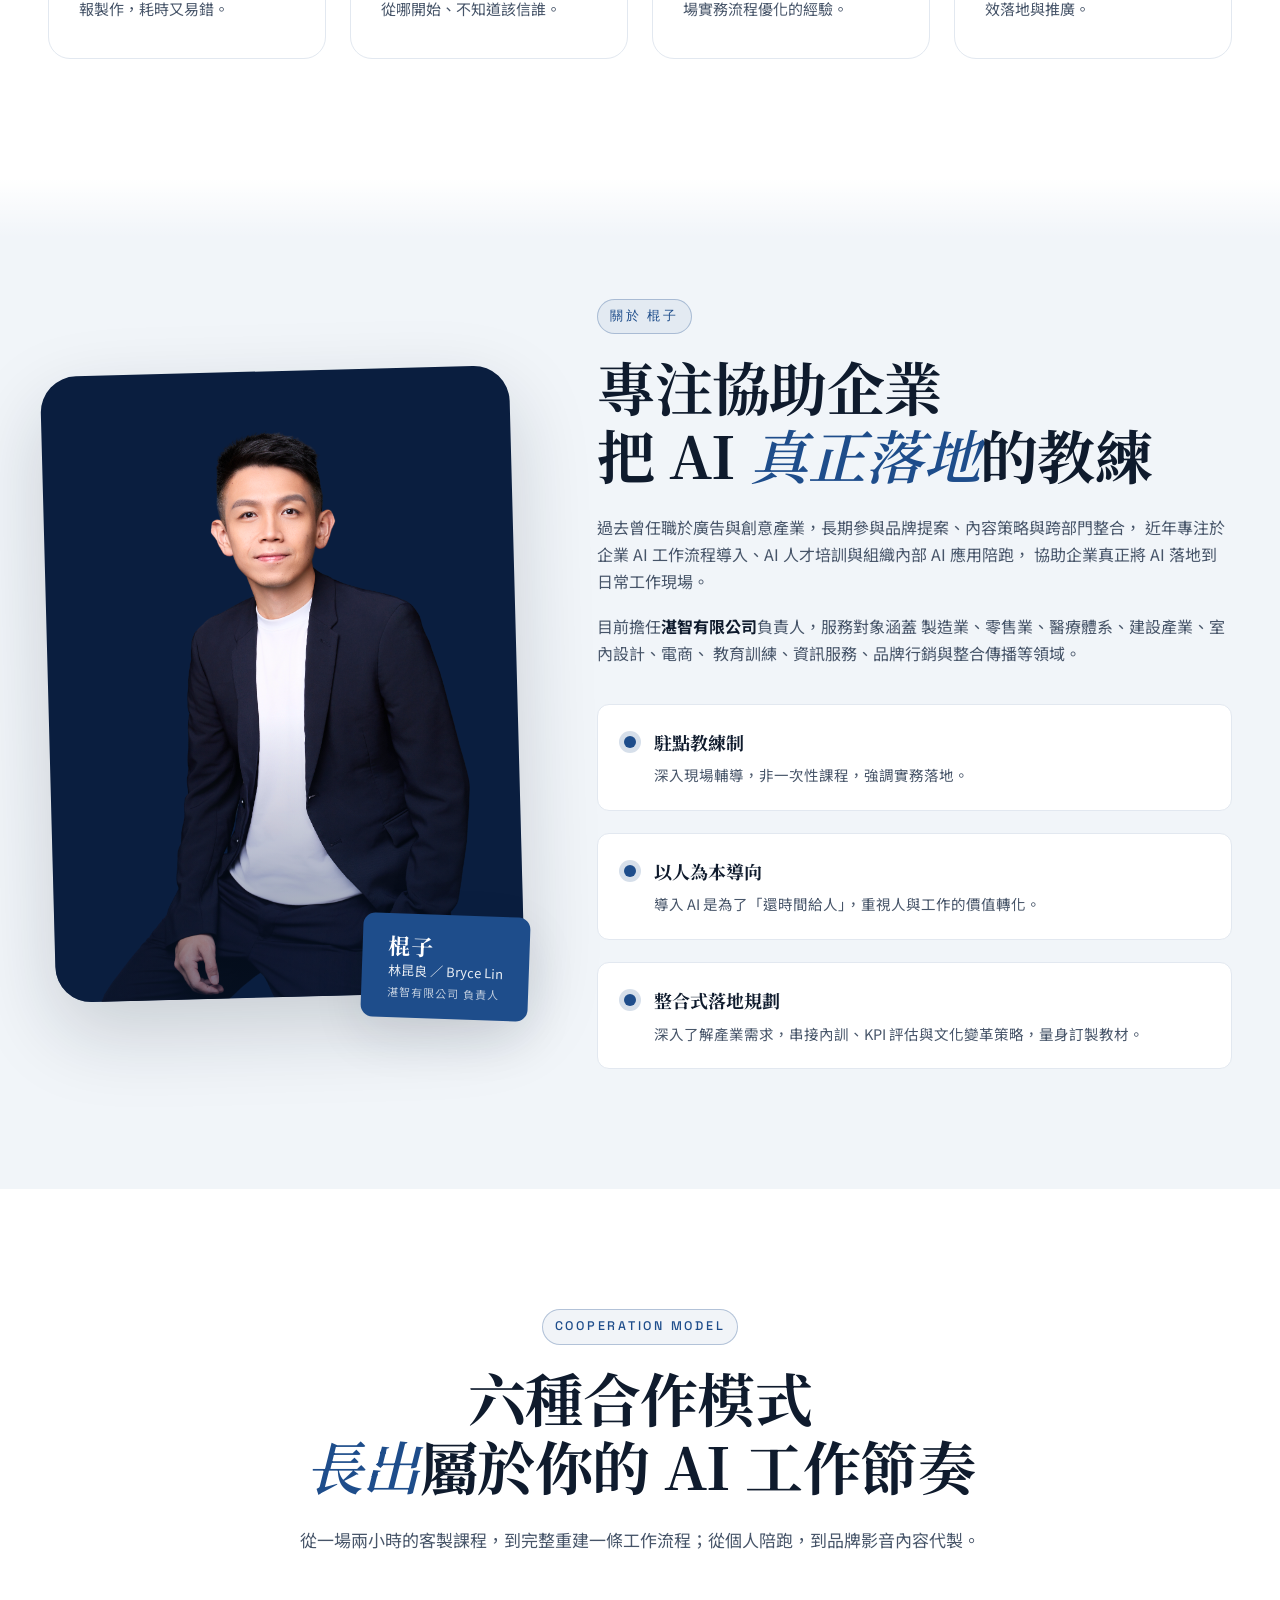
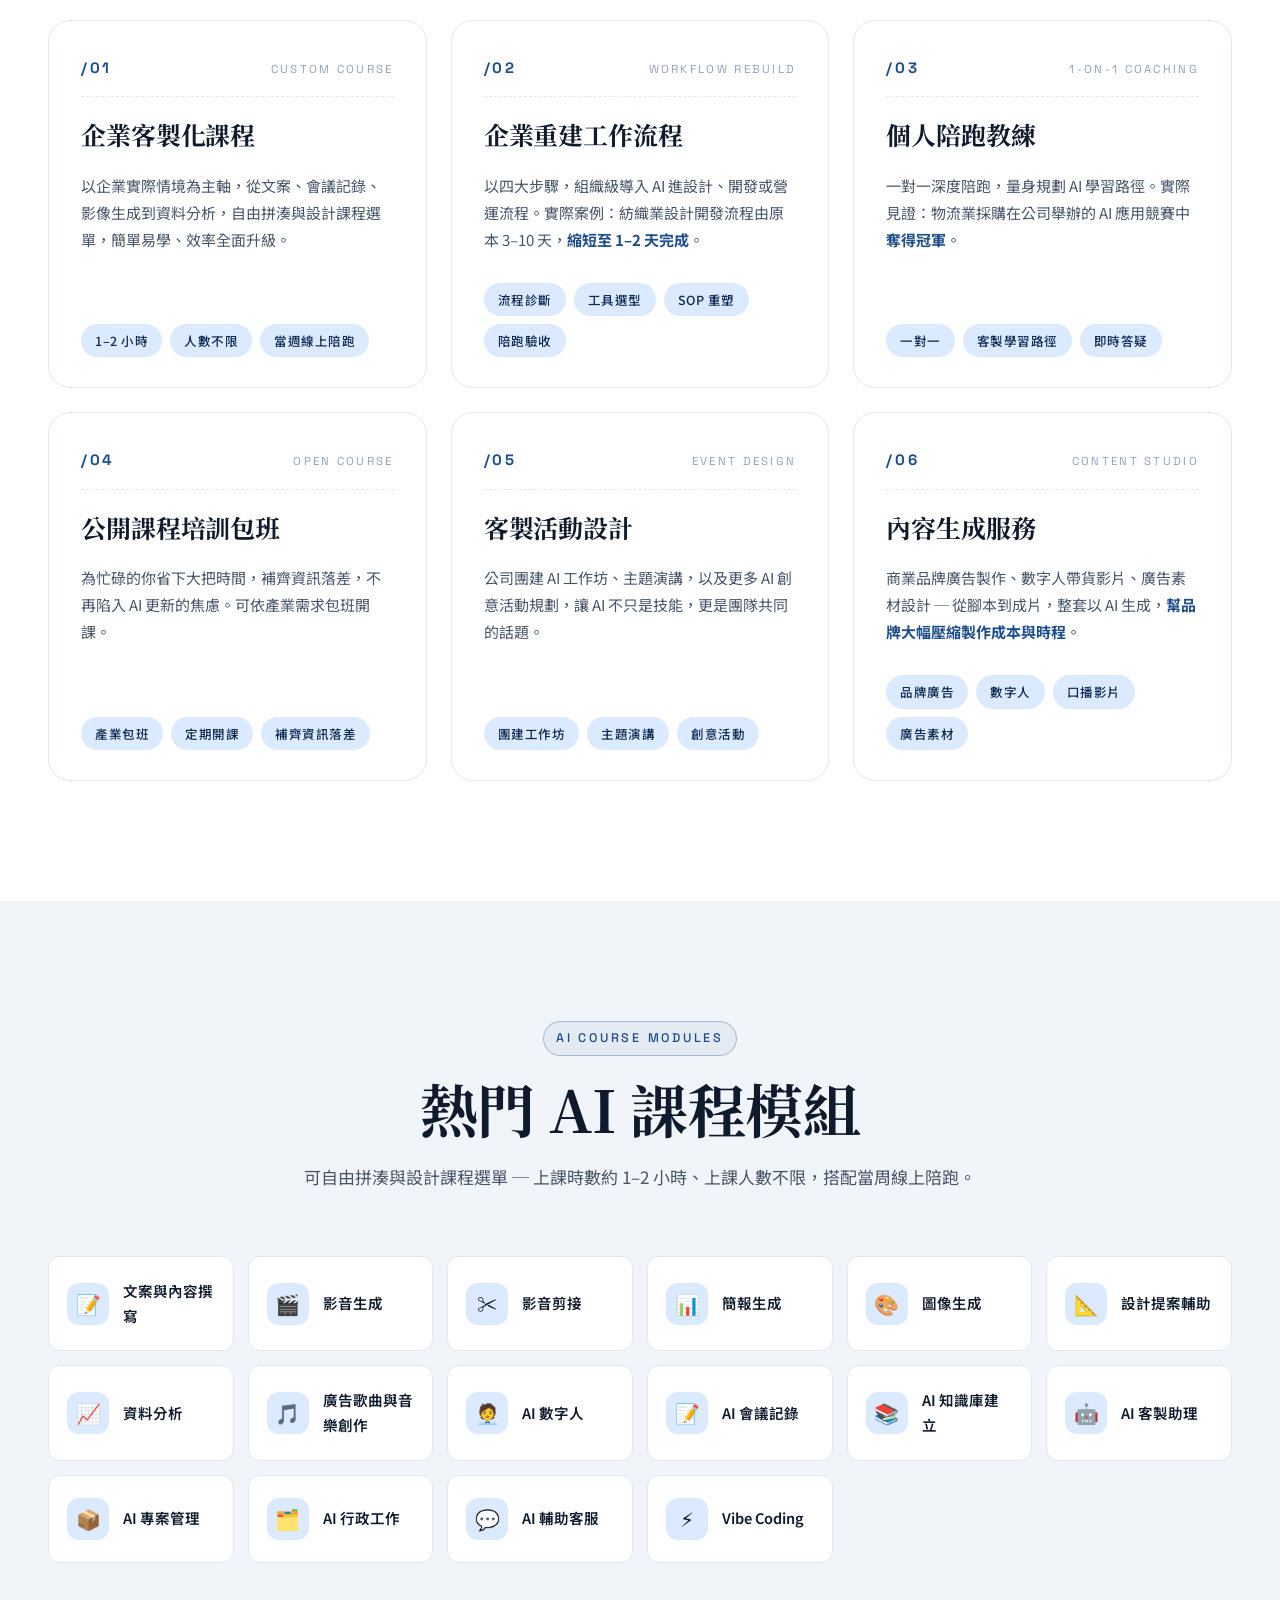
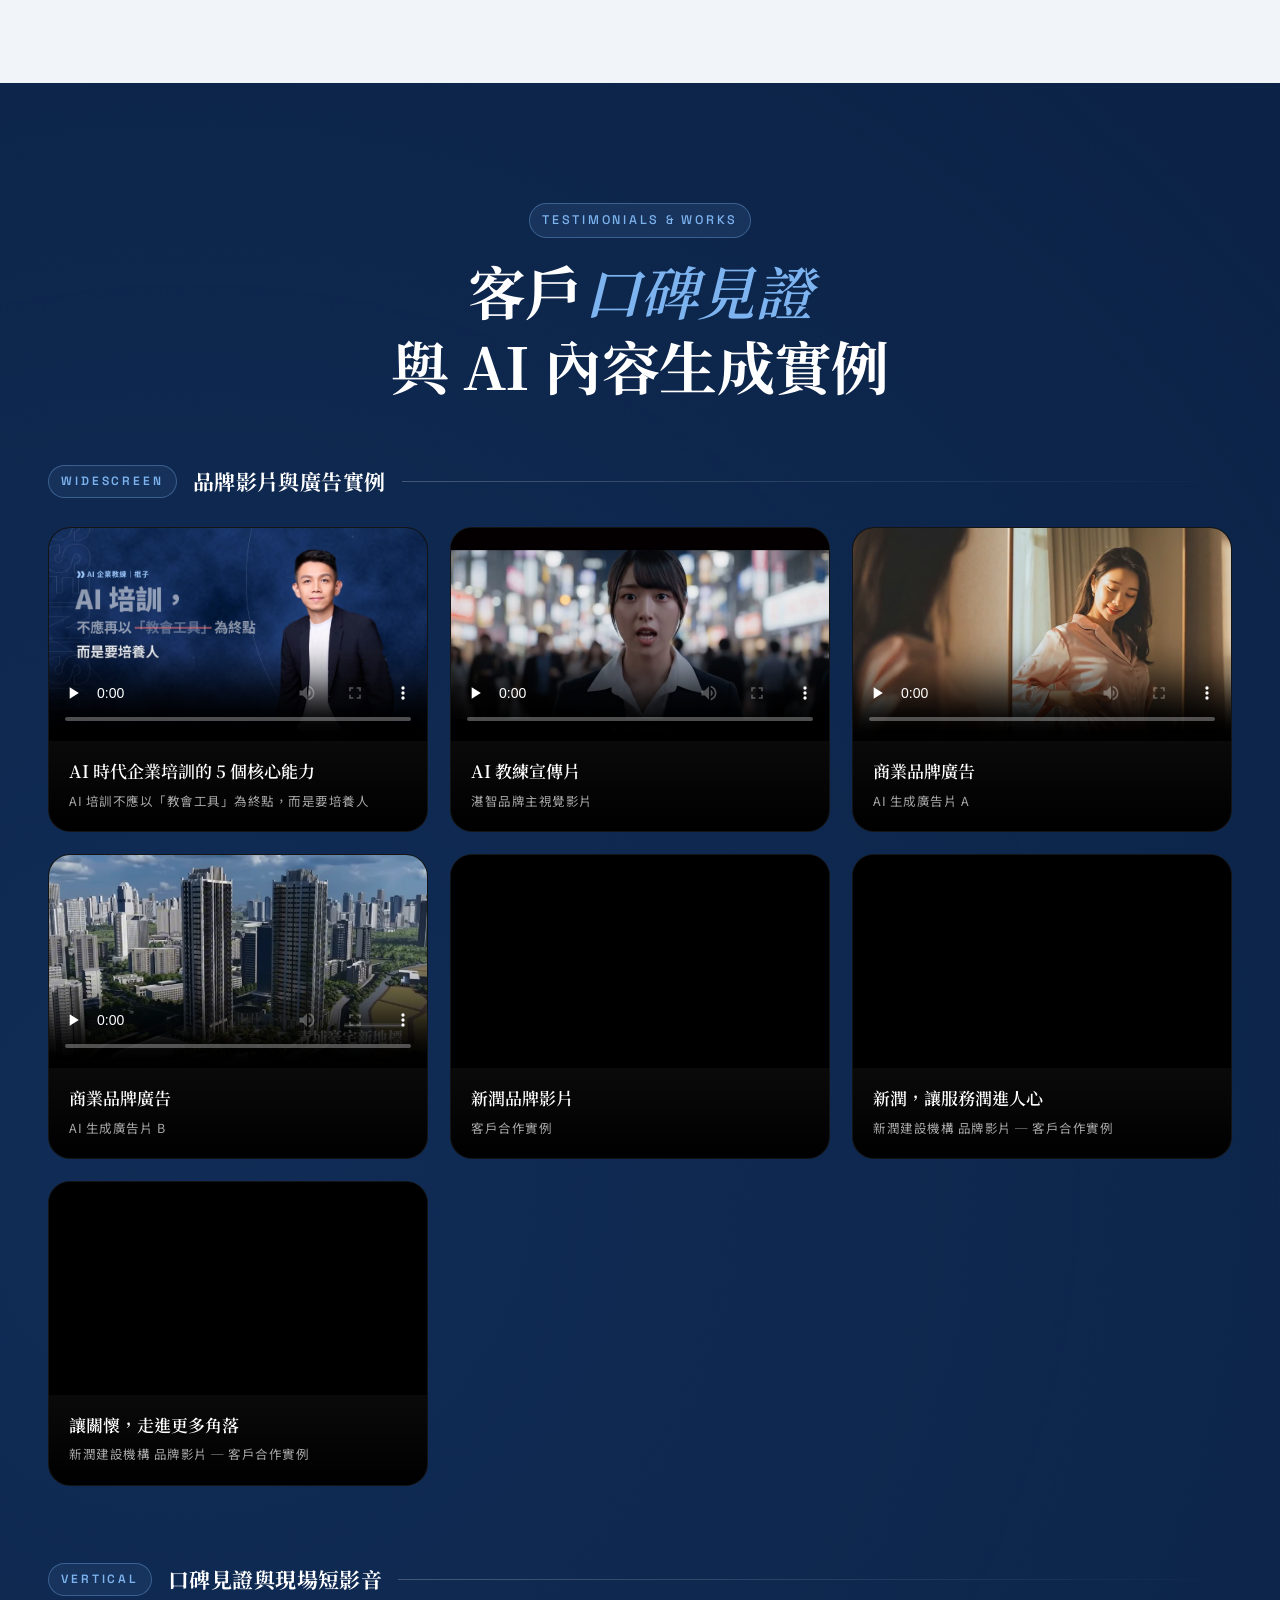
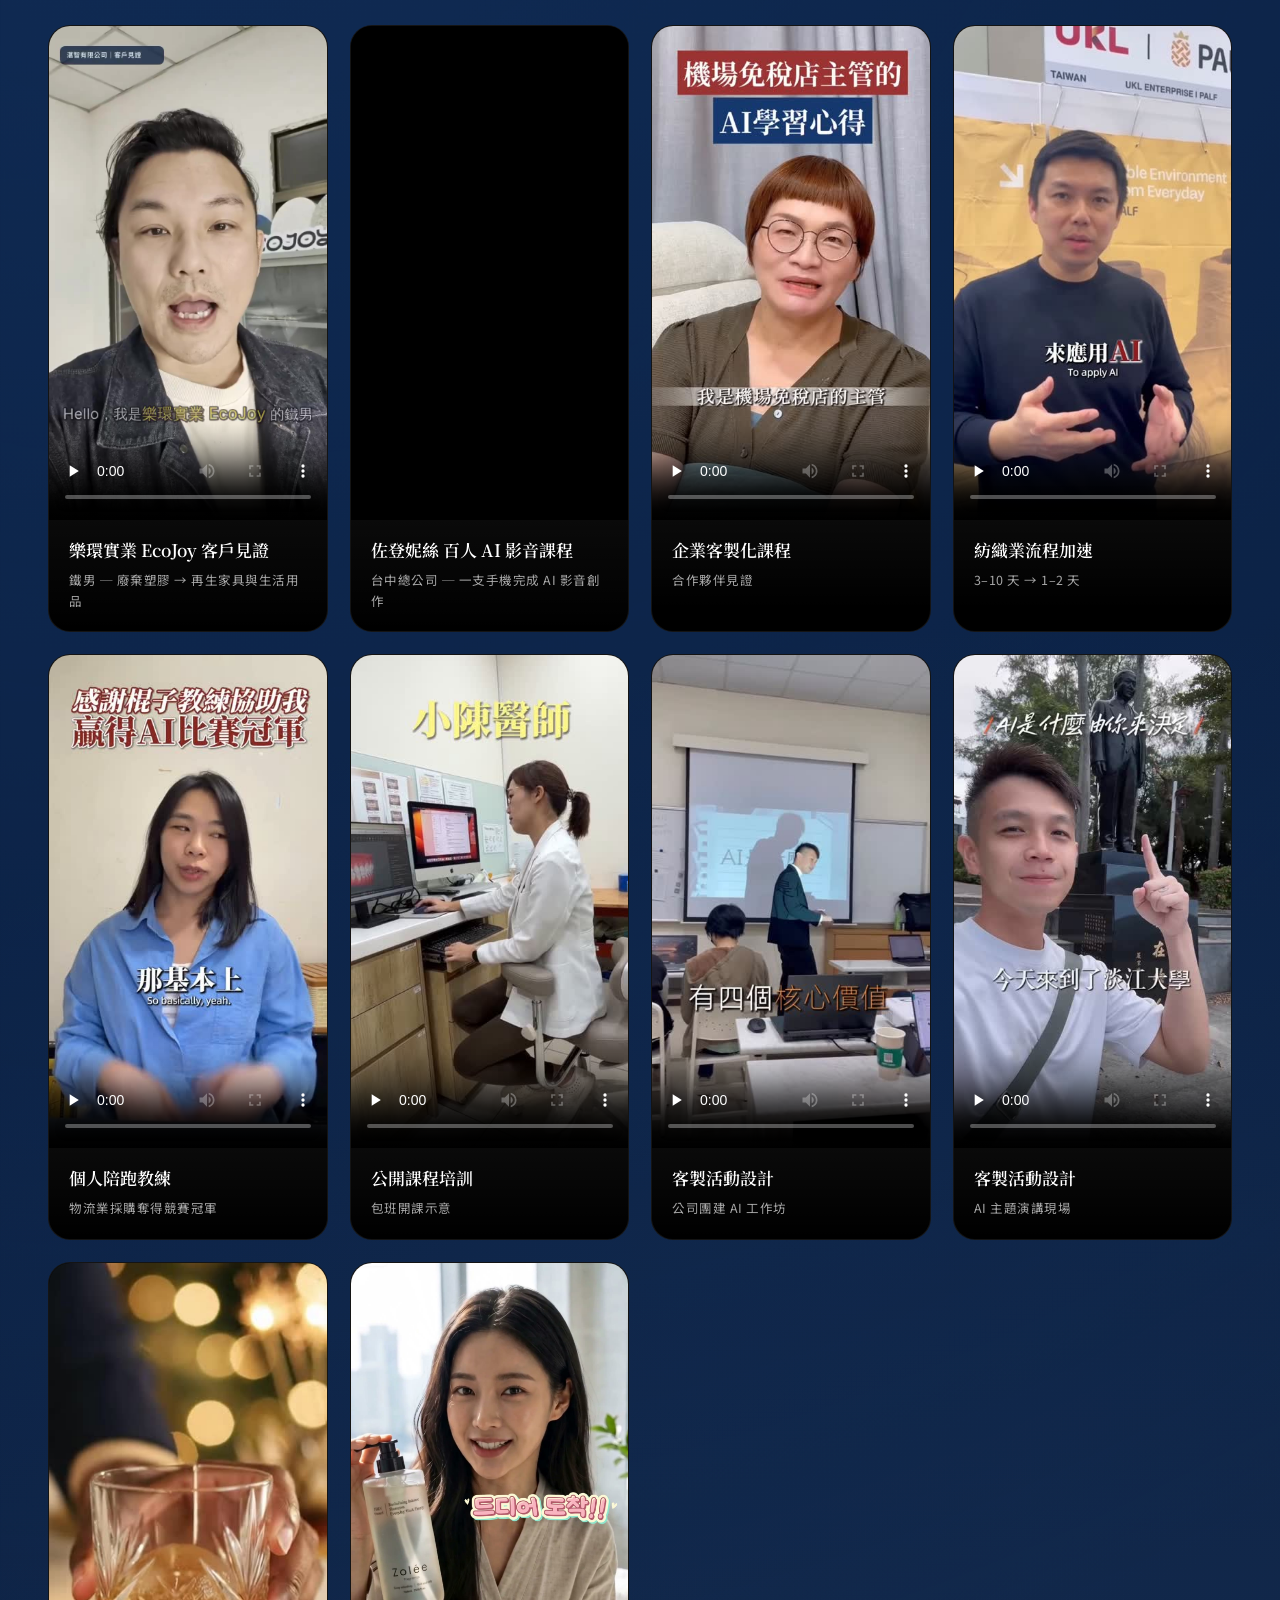
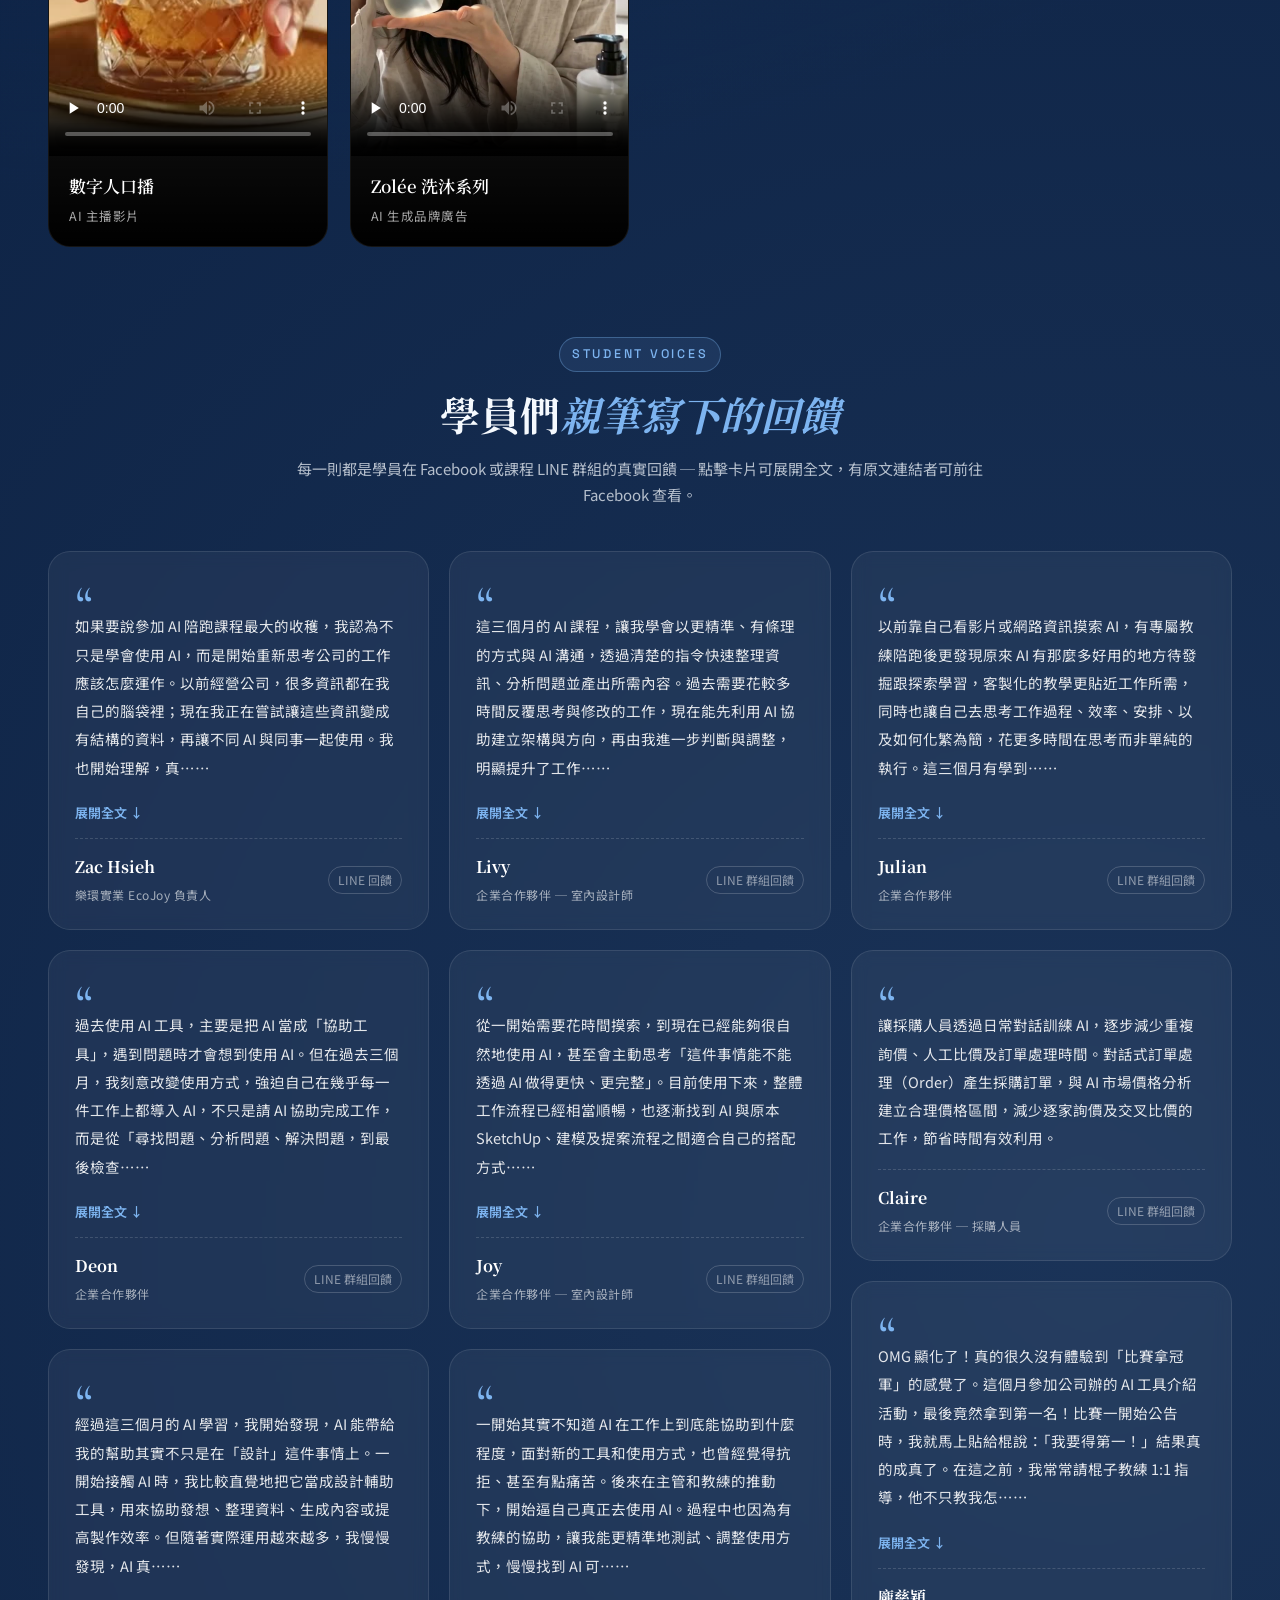
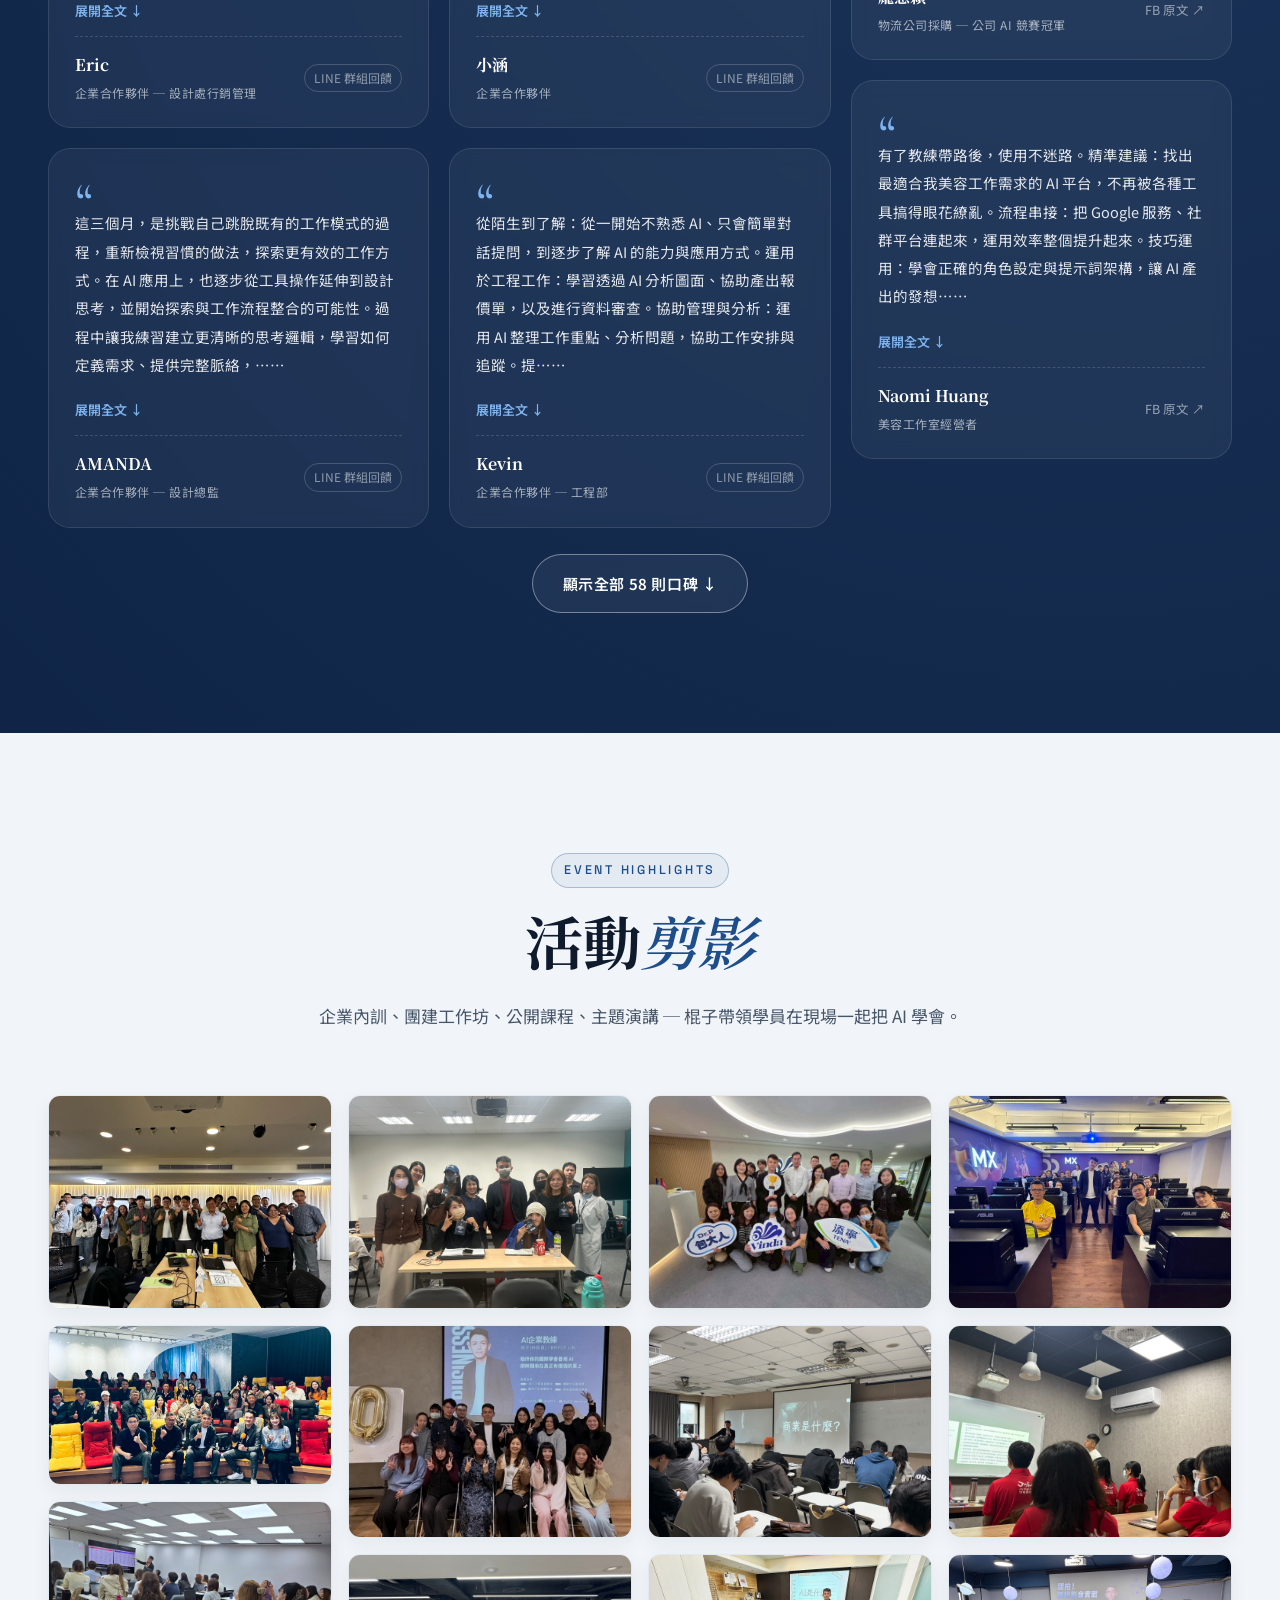
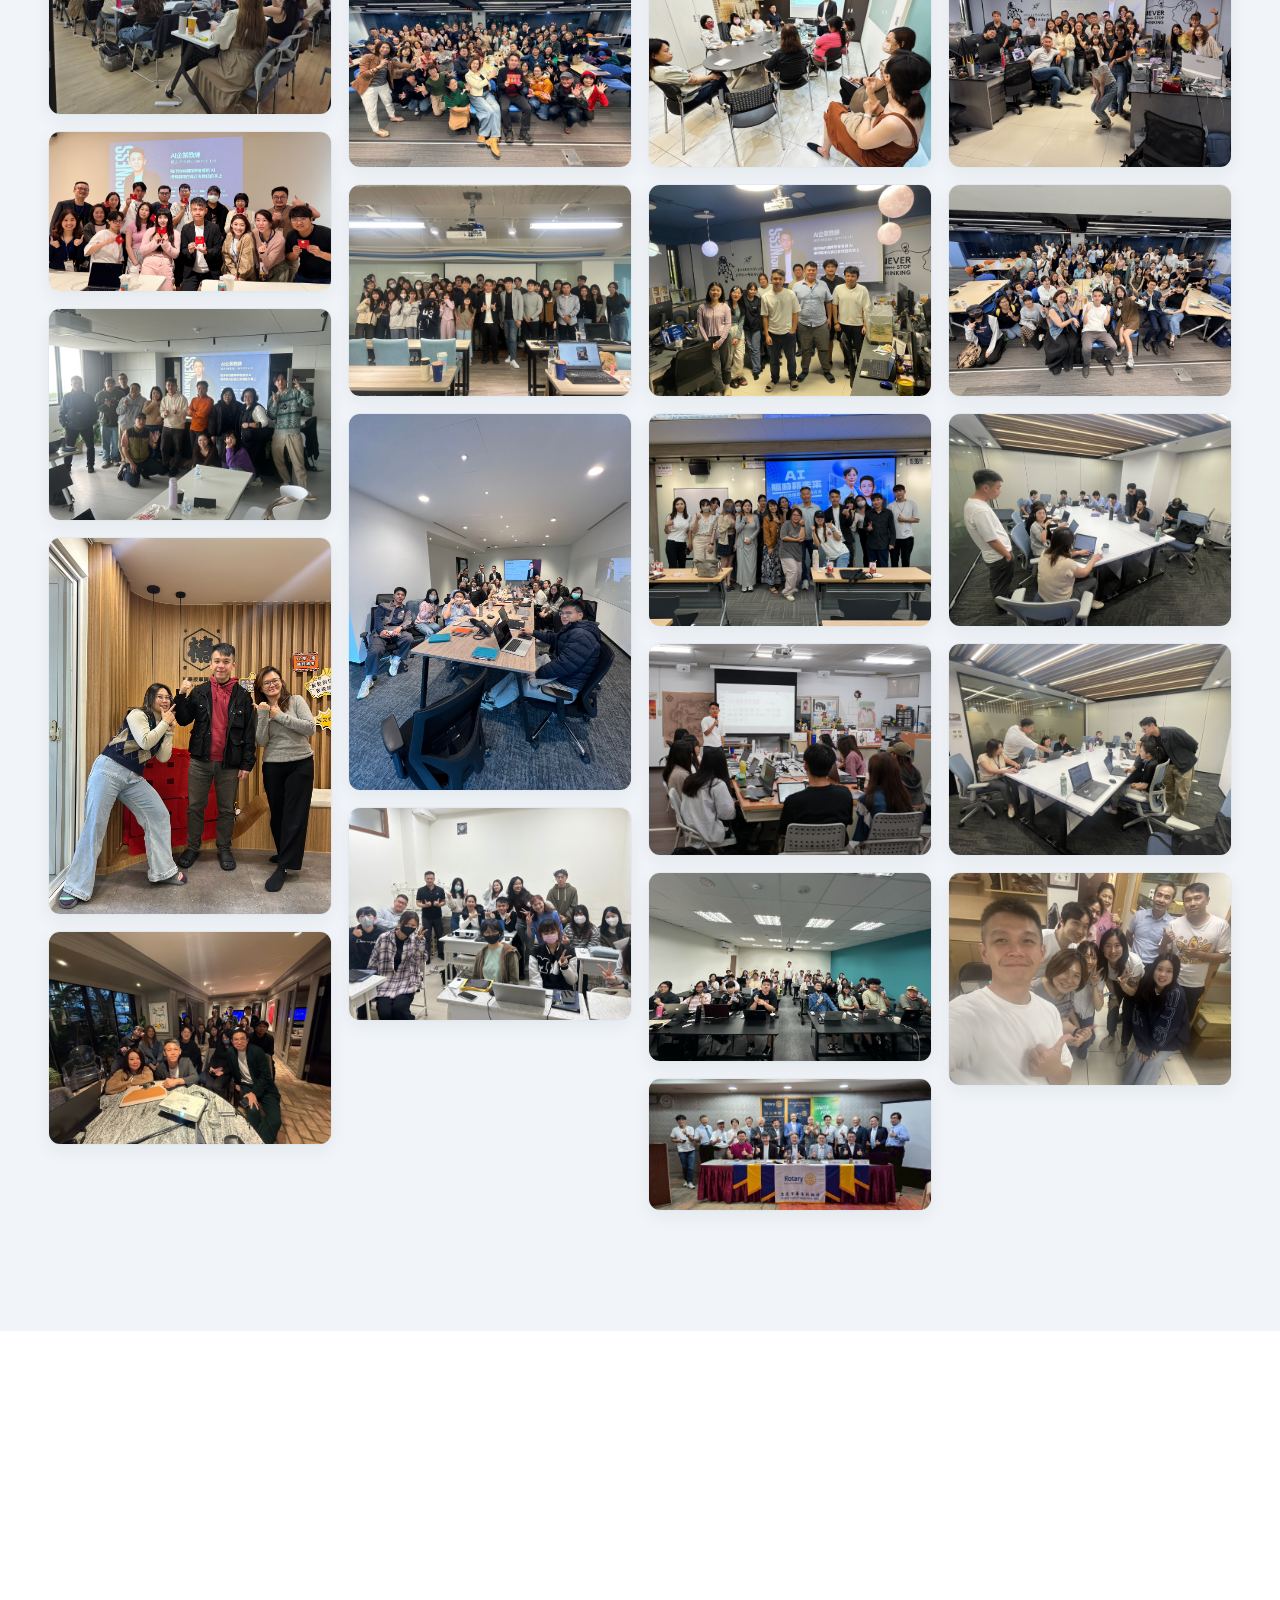
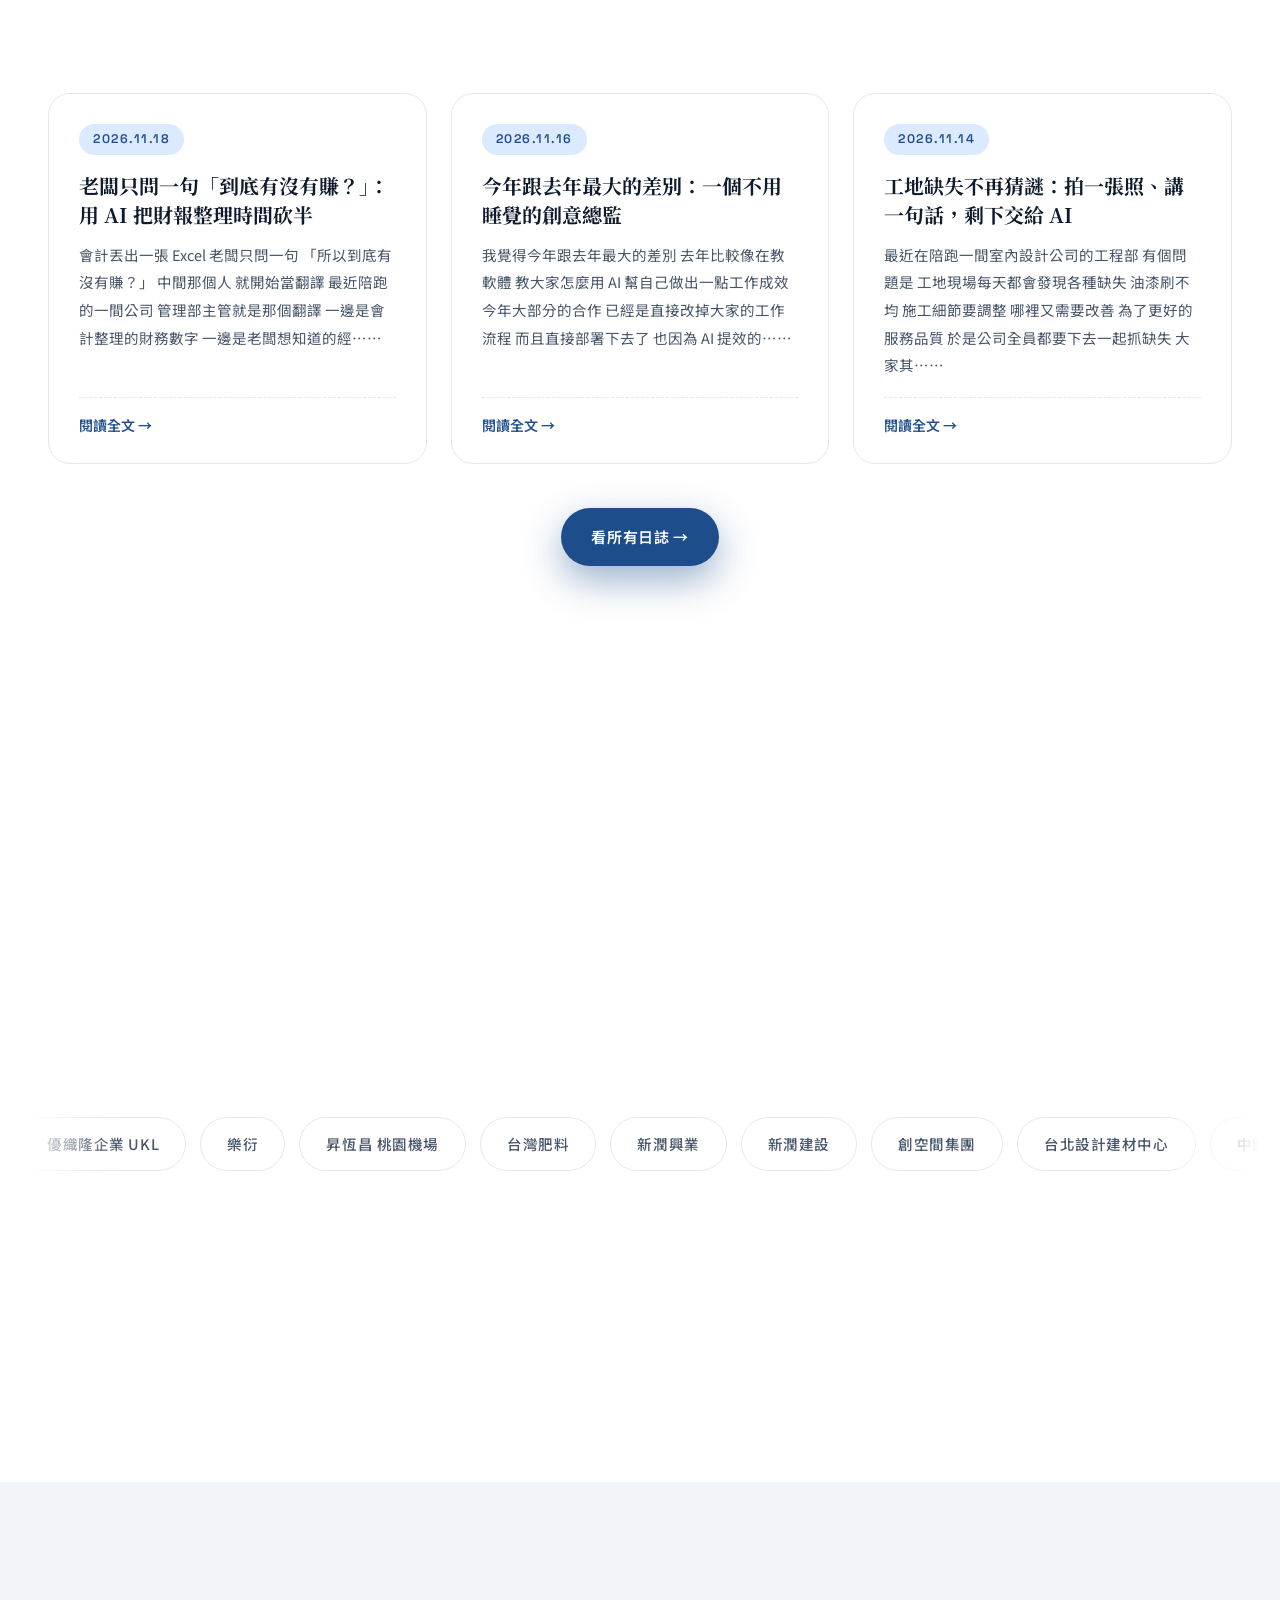
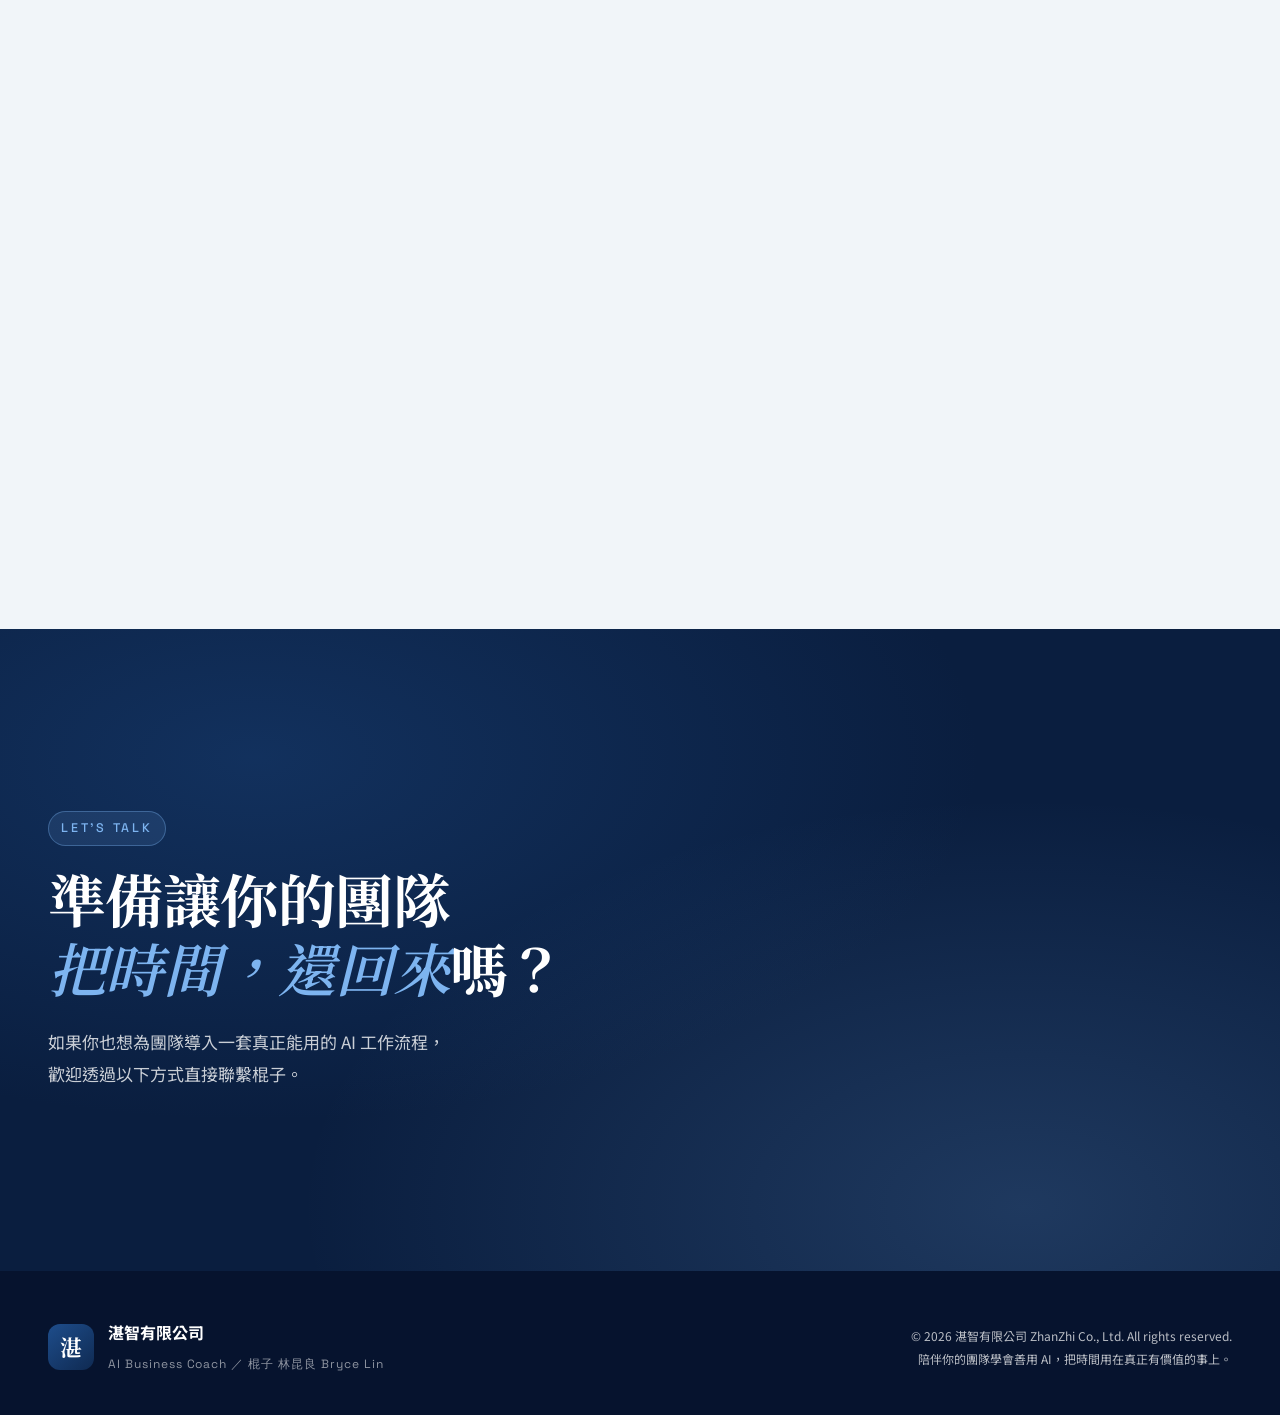
==== commit b70a92d2: "工作日誌新增 2026/11/13–11/18 共 4 篇 Facebook 貼文 Co-Authored-By: Claude Fable 5.2 <noreply@anthropic.com>" ====
--- a/index.html
+++ b/index.html
@@ -682,7 +682,7 @@
   </div>
 </div>
 
-<script src="journal-data.js?v=170"></script>
+<script src="journal-data.js?v=171"></script>
 <script src="testimonials-data.js?v=51"></script>
 <script src="script.js?v=53"></script>
 </body>
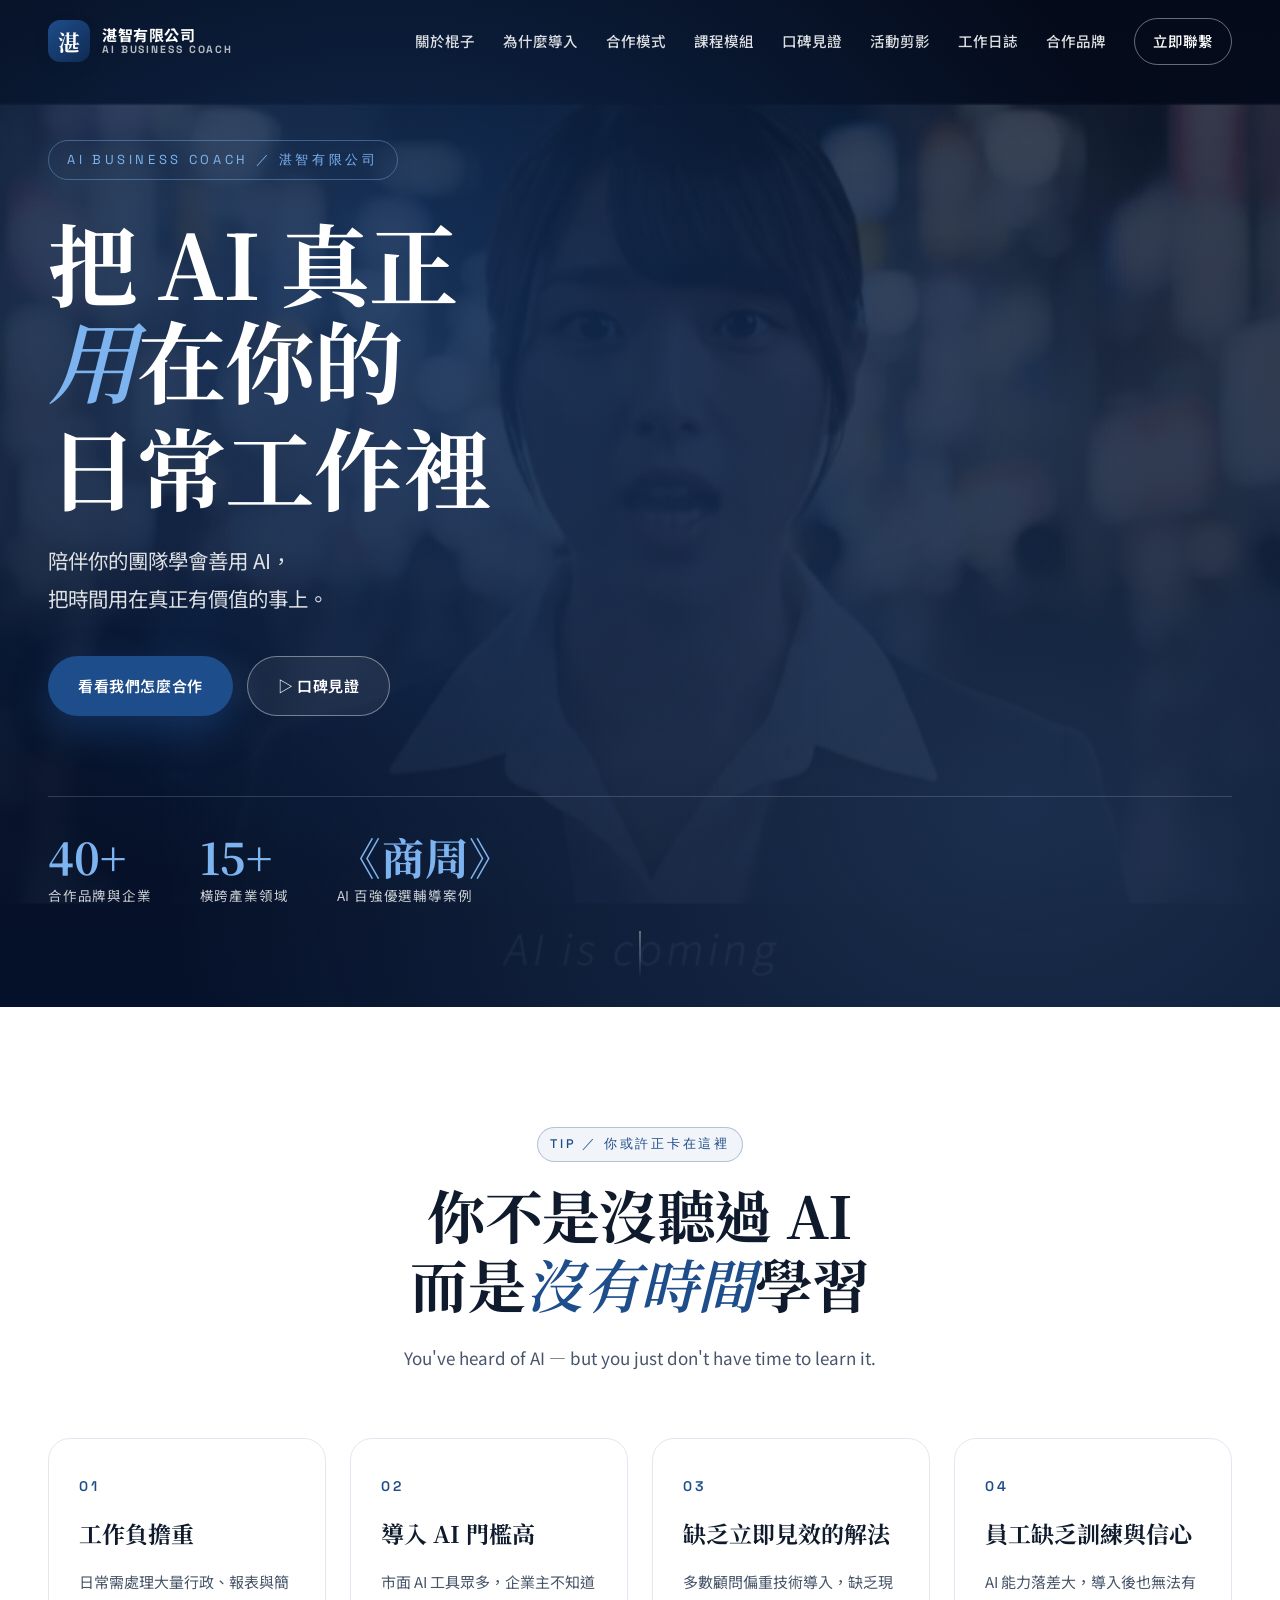
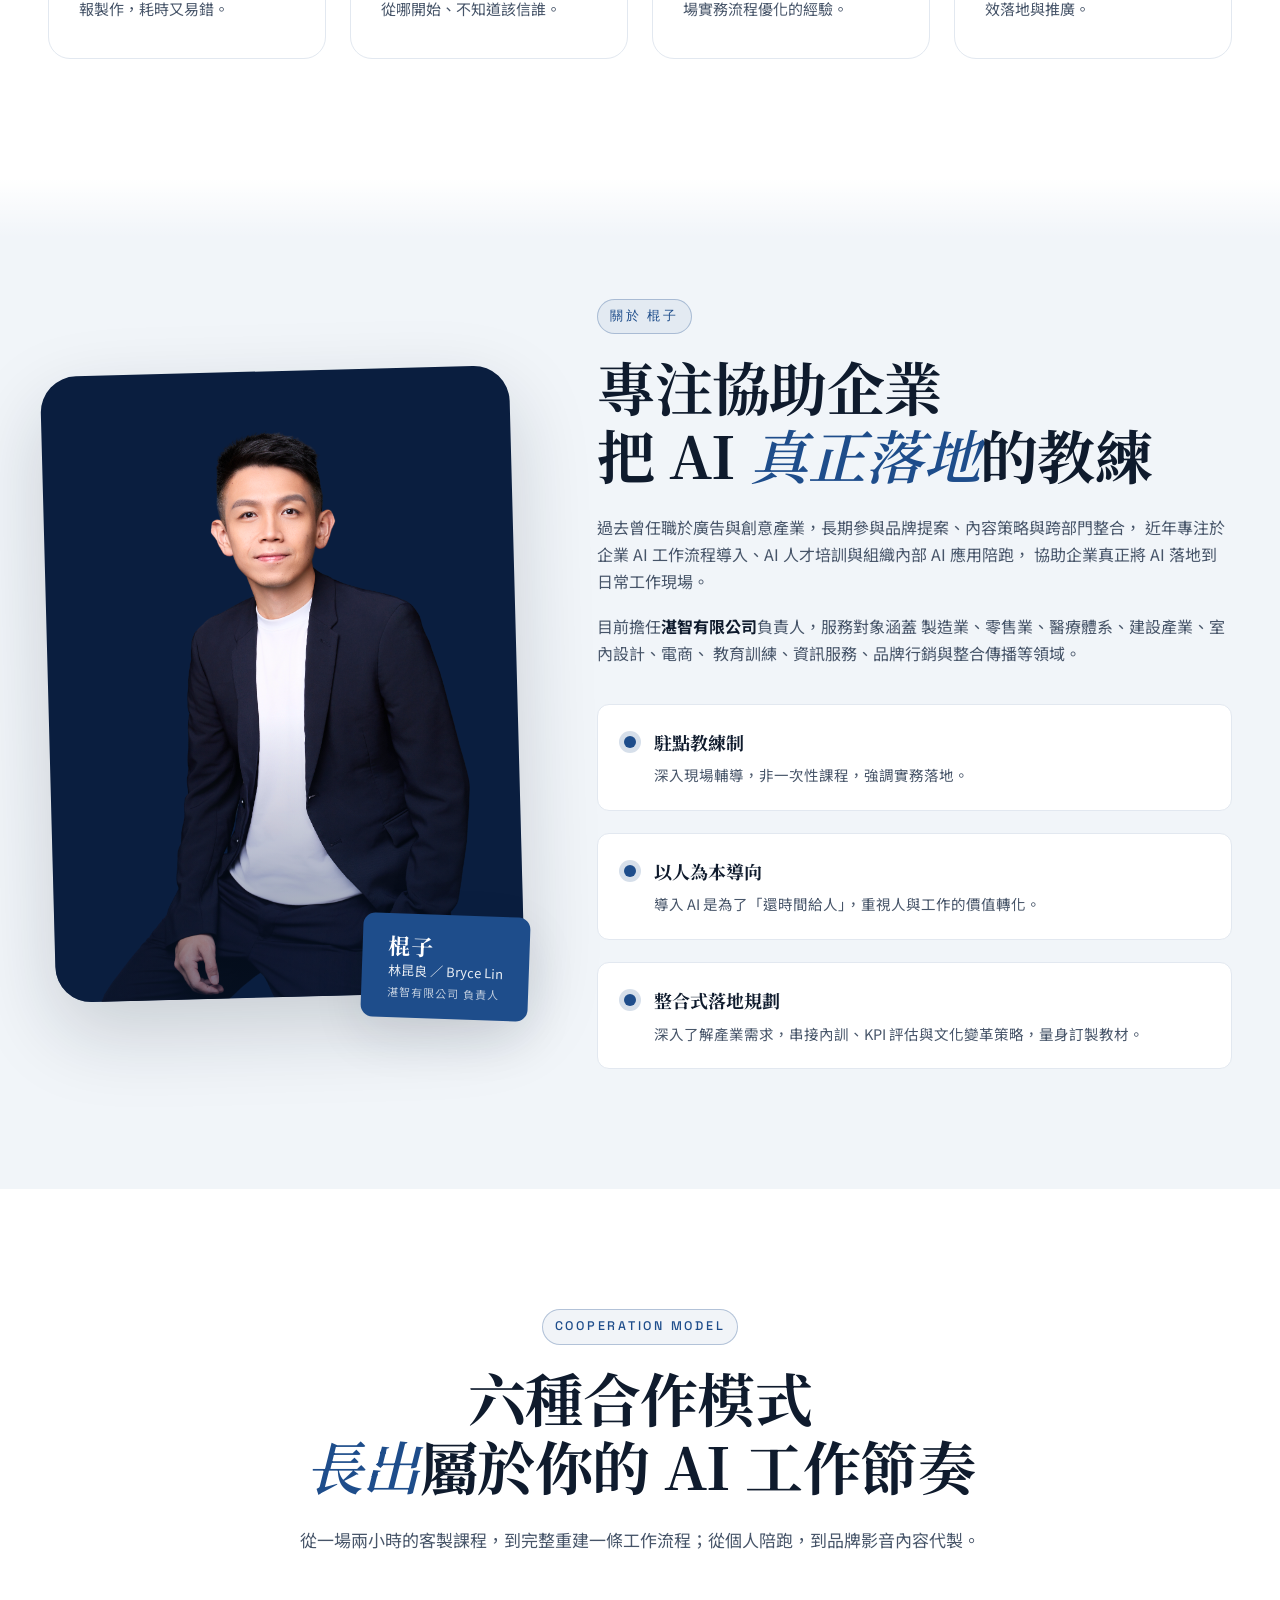
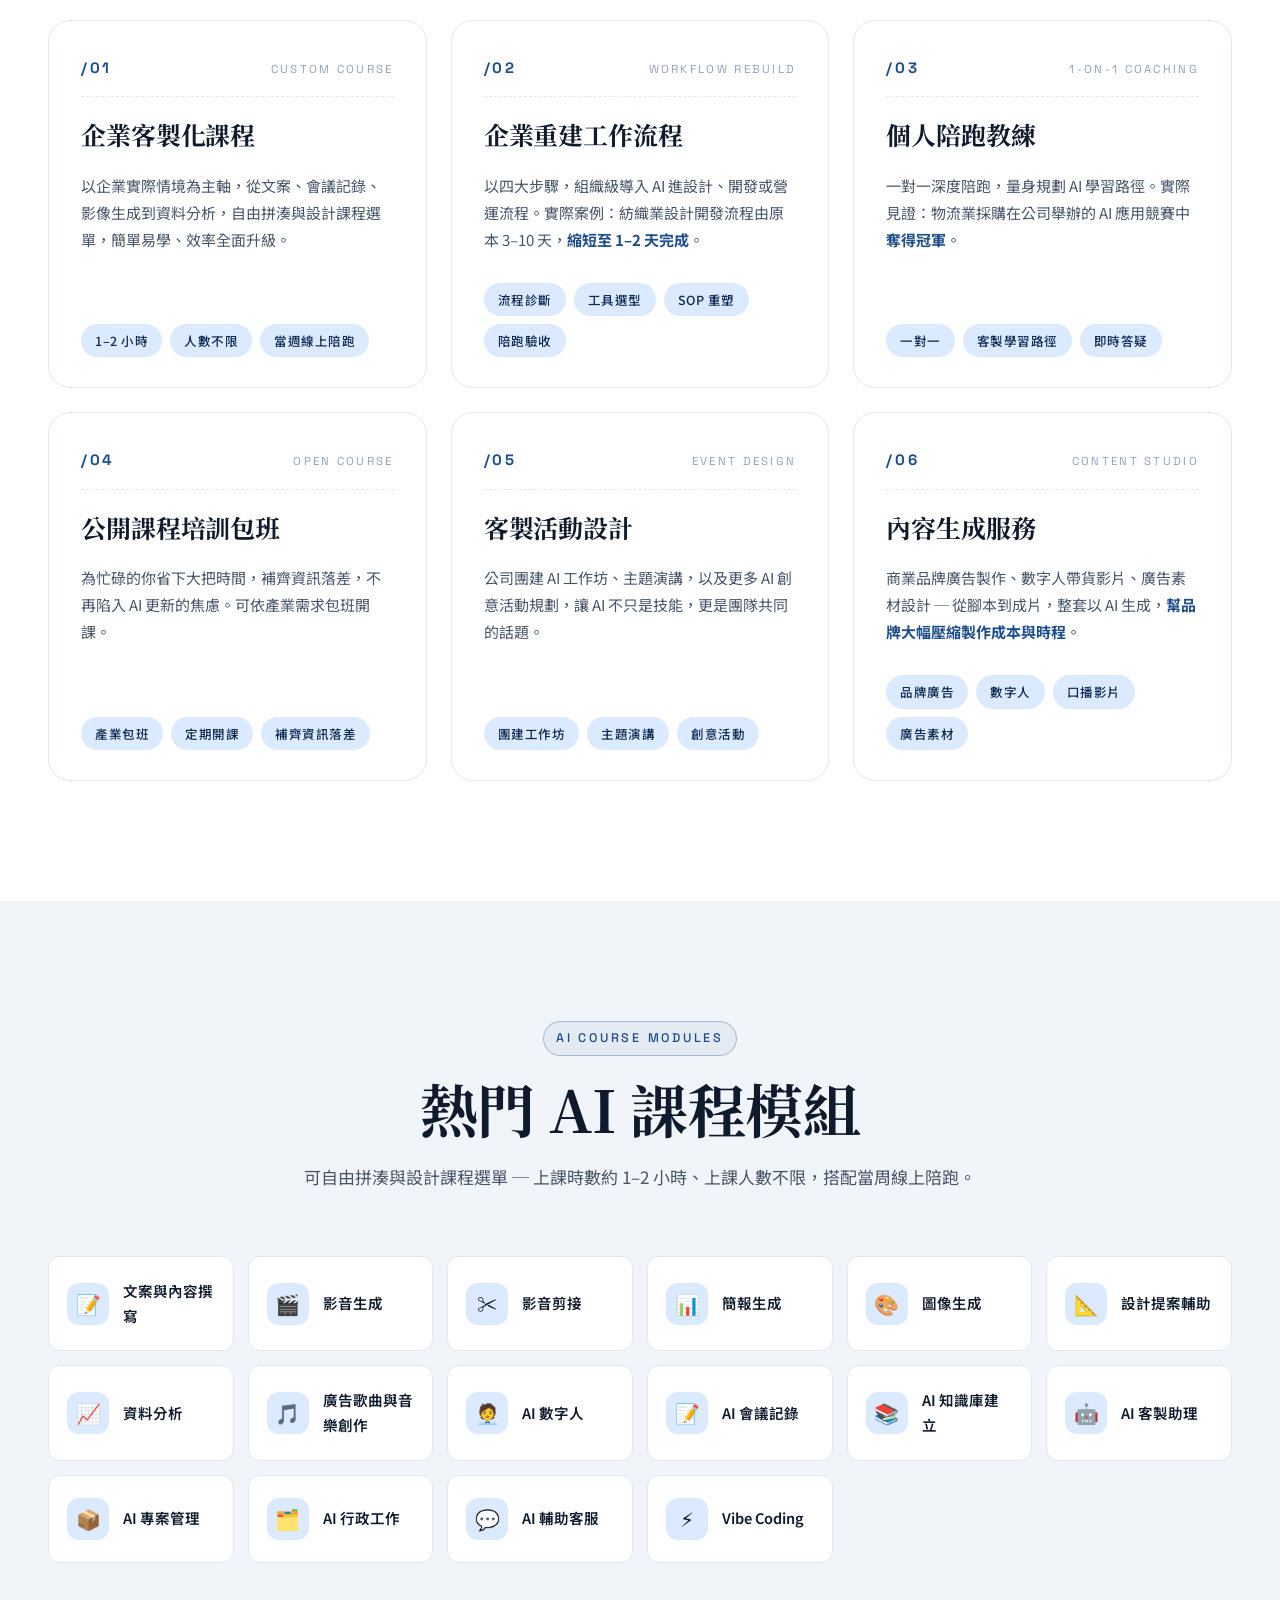
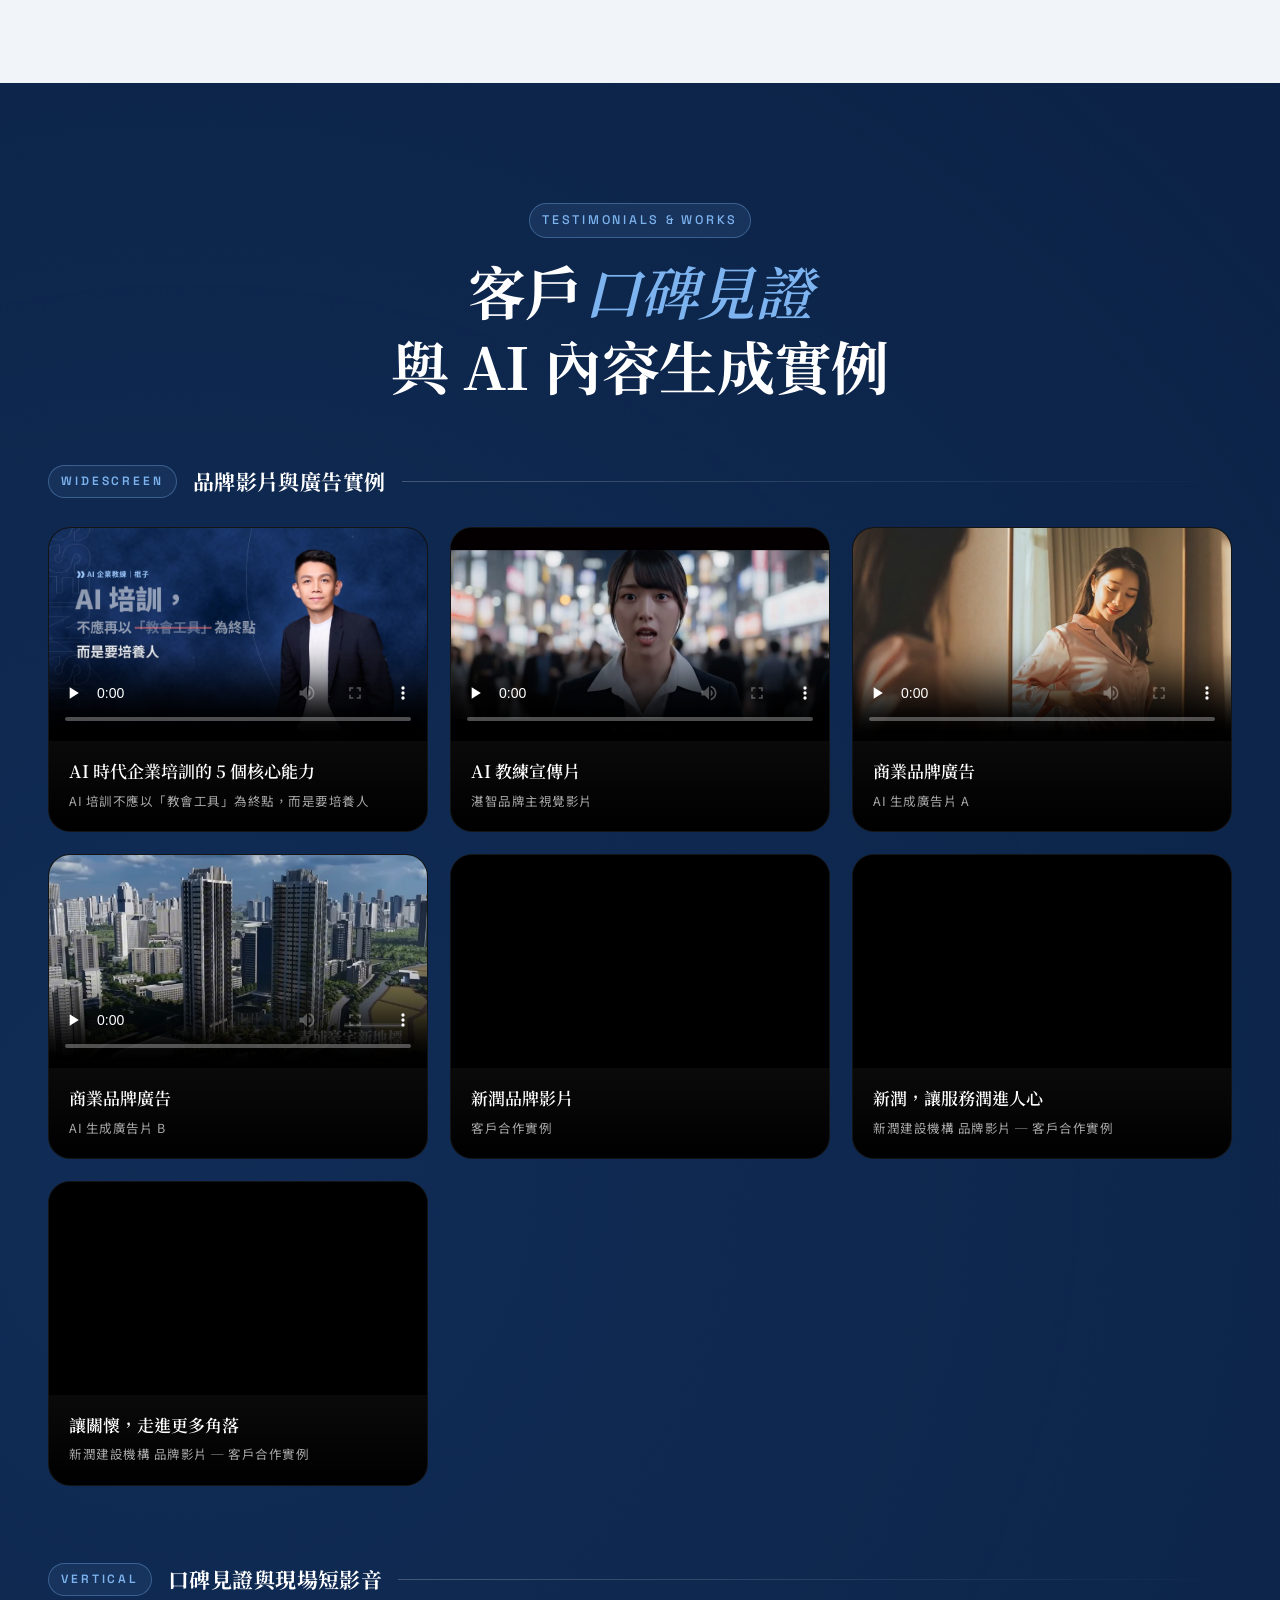
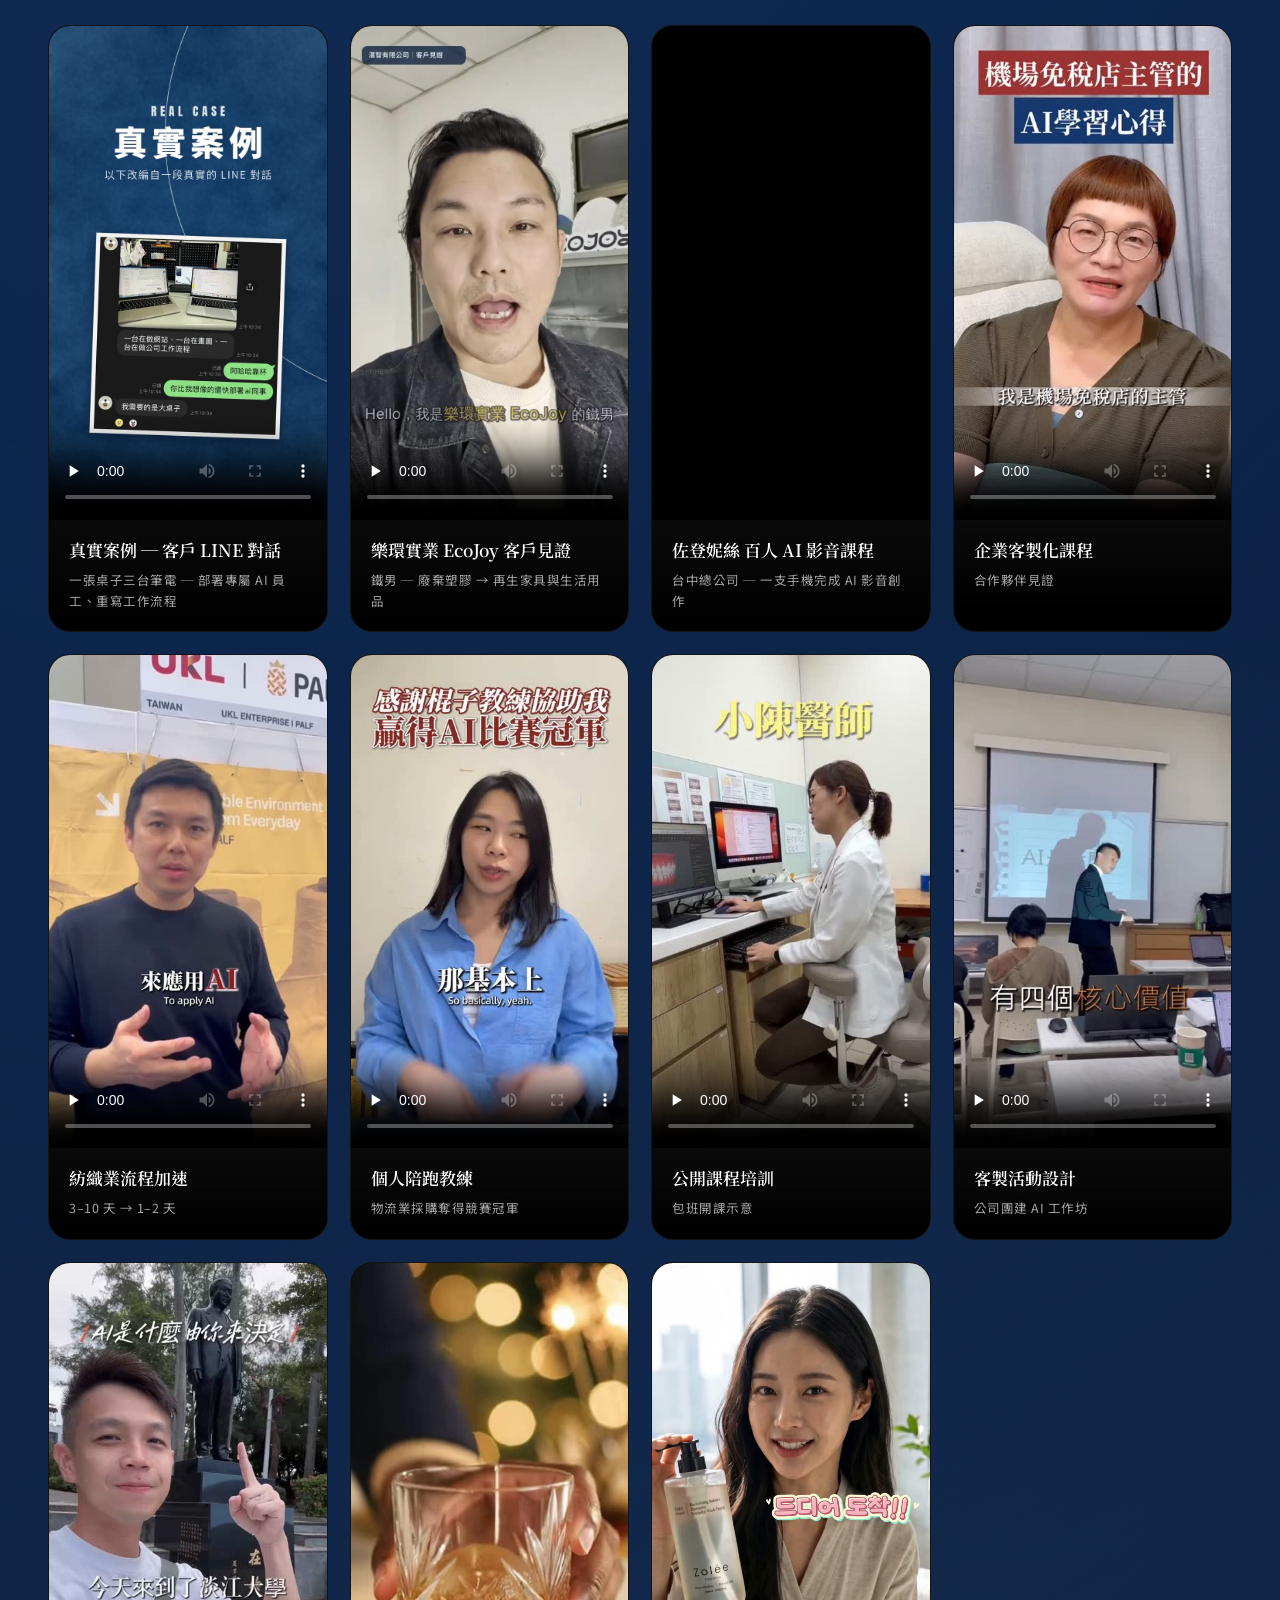
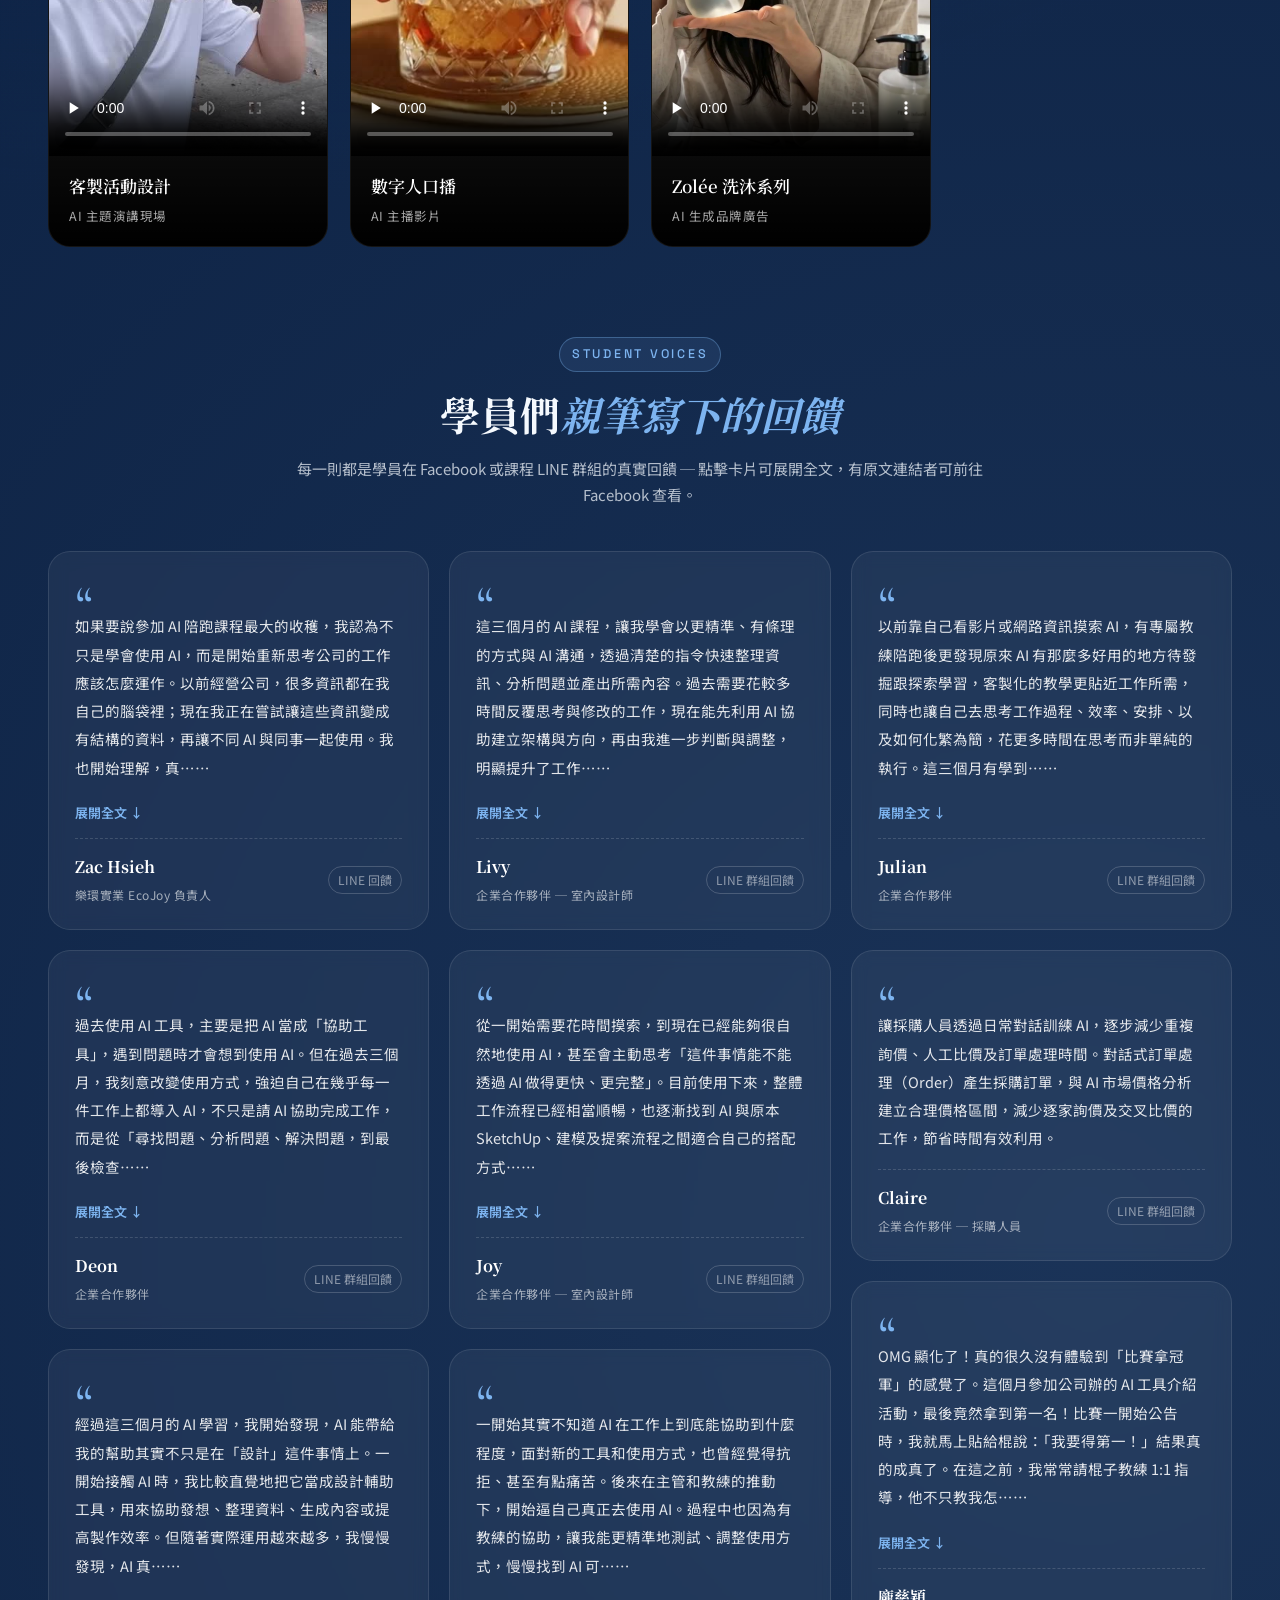
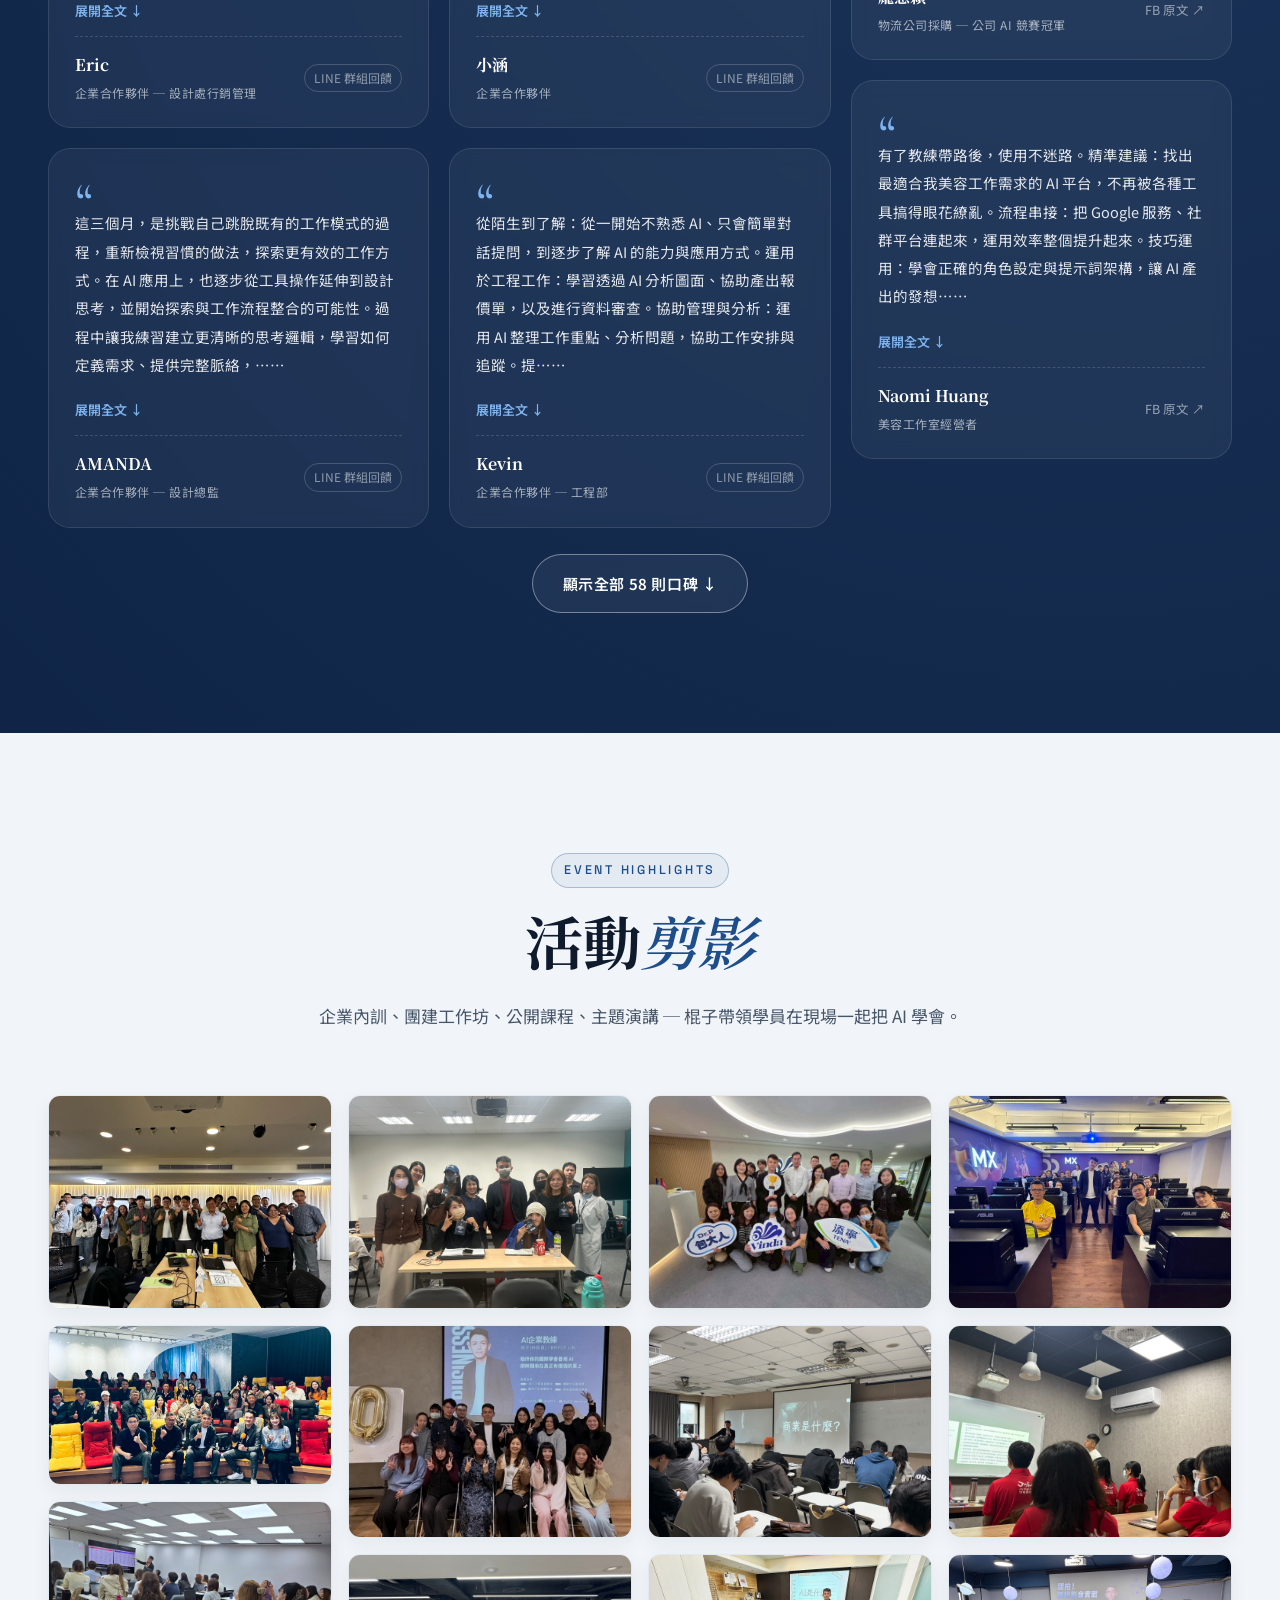
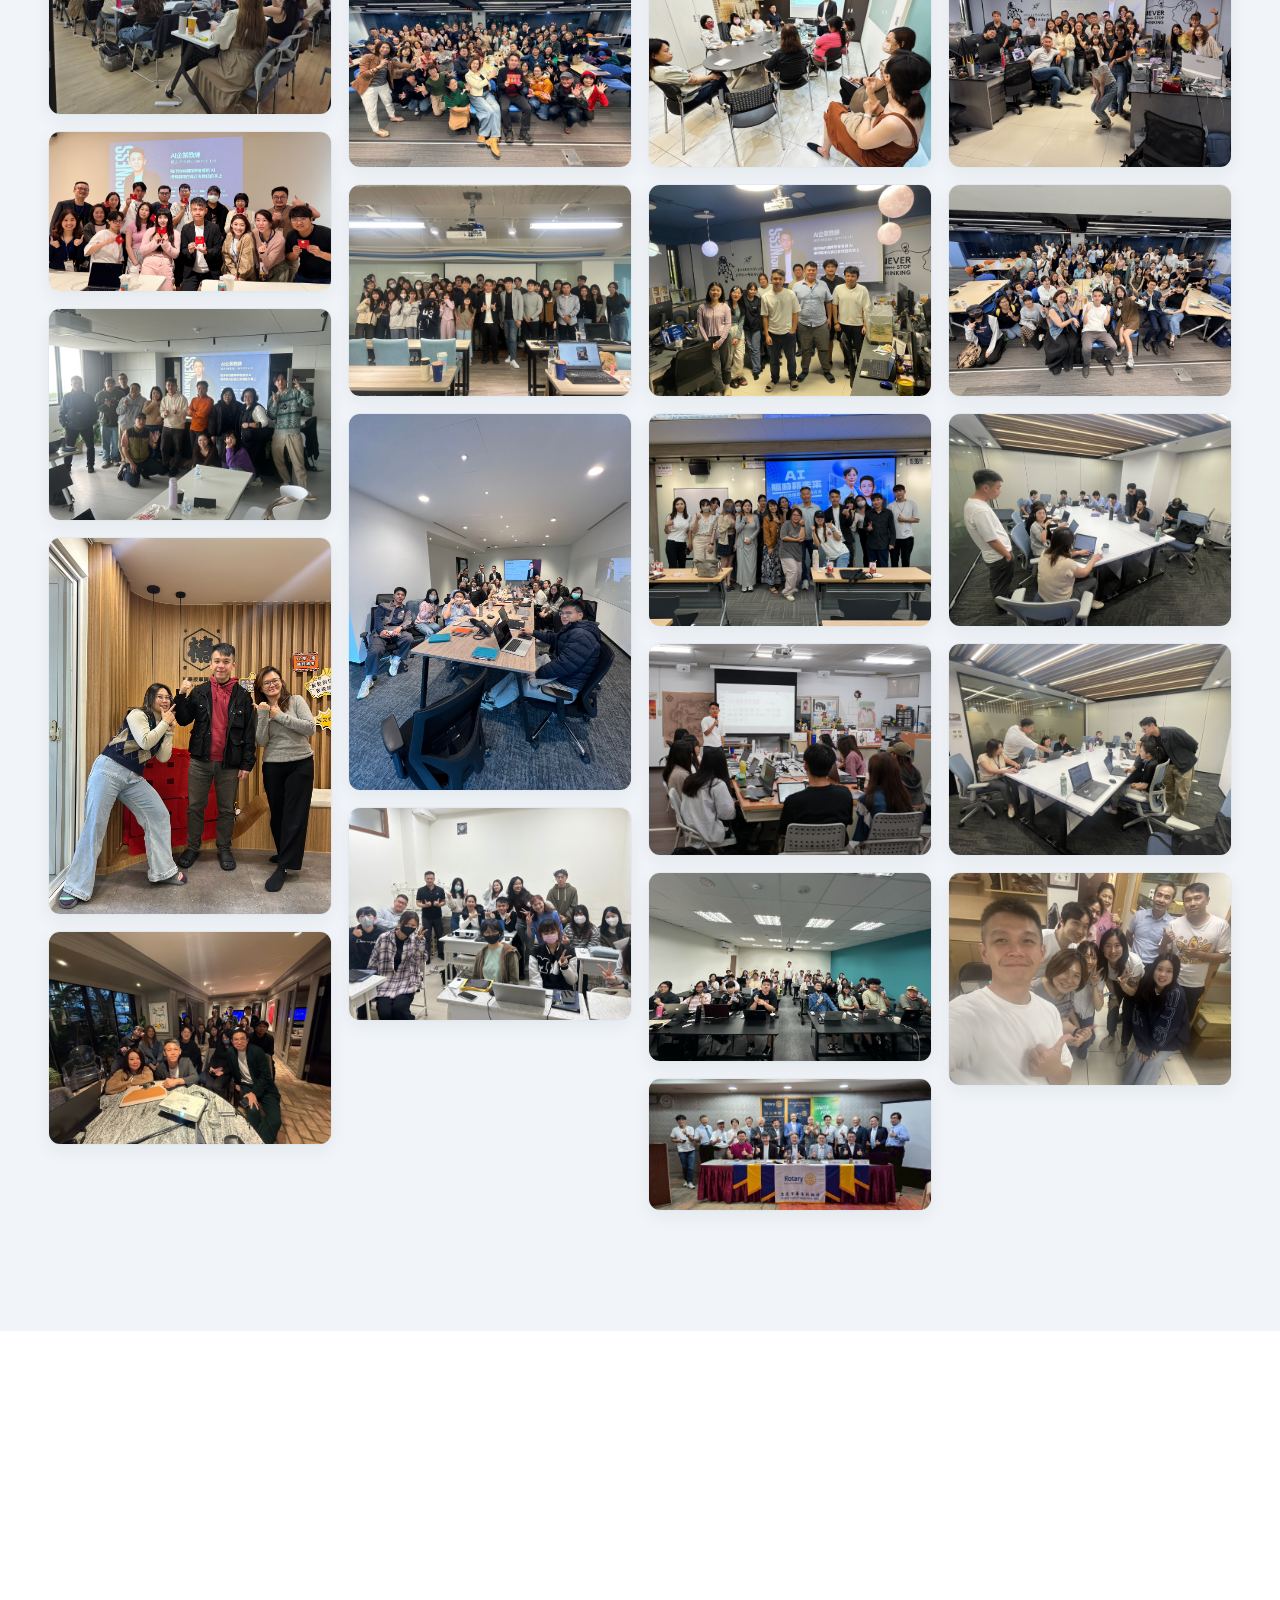
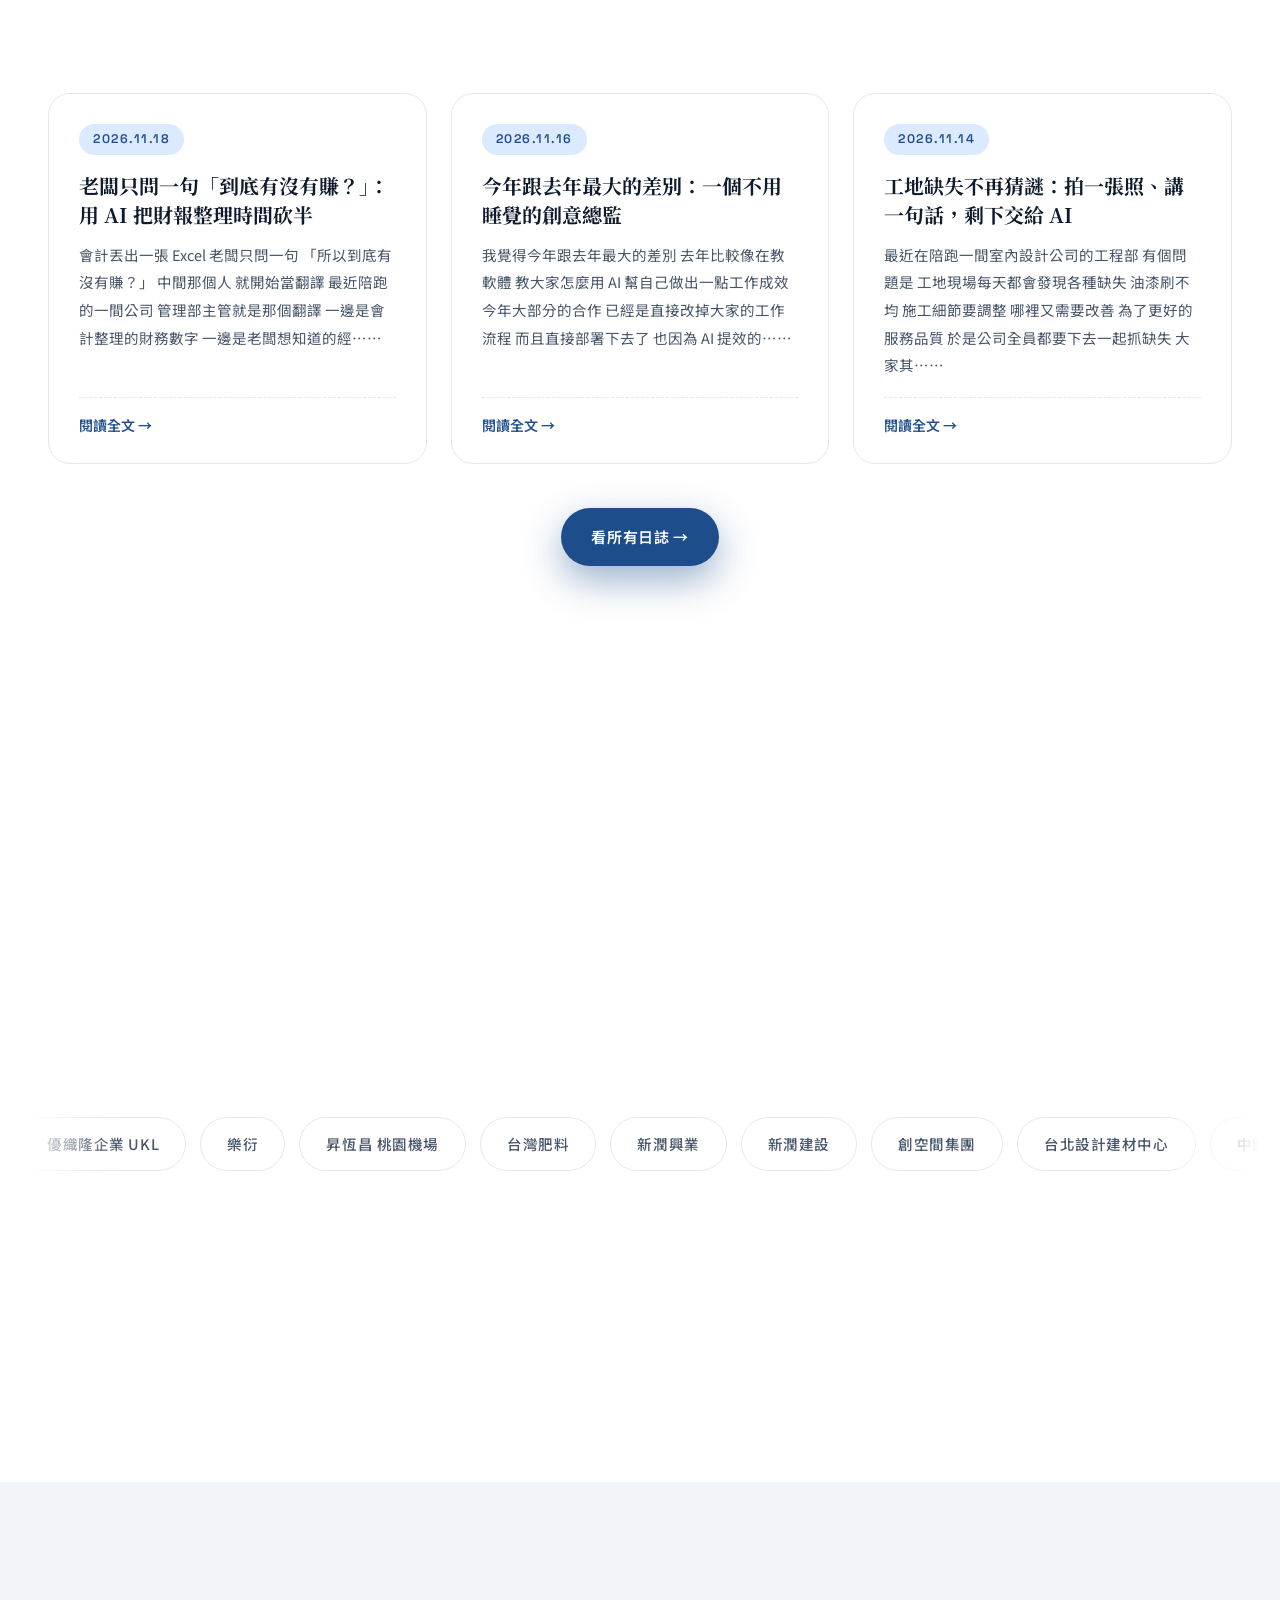
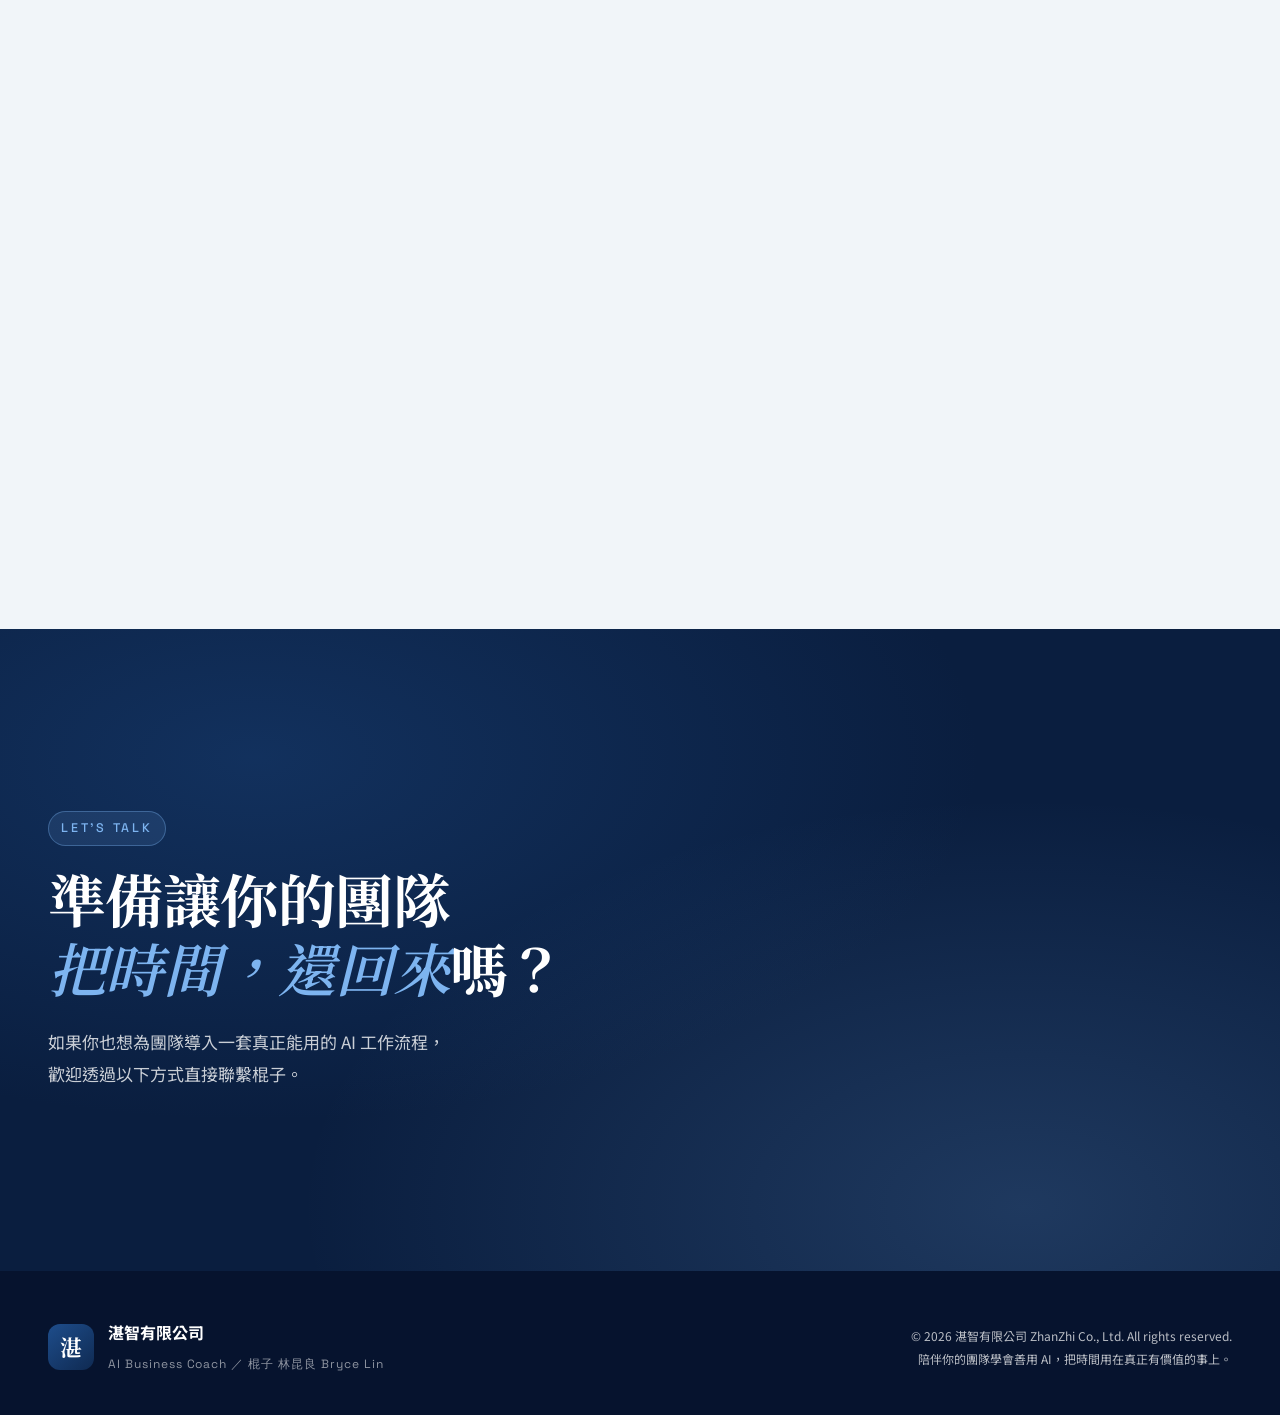
==== commit a7f36441: "口碑見證新增「真實案例 ─ 客戶 LINE 對話」直幅影片 Co-Authored-By: Claude Fable 5.2 <noreply@anthropic.com> Claude-Sessio" ====
--- a/index.html
+++ b/index.html
@@ -392,6 +392,12 @@
         <i class="showcase__label-line"></i>
       </div>
       <div class="showcase__grid showcase__grid--portrait">
+        <figure class="show is-portrait" data-title="真實案例 ─ 一張桌子三台筆電的 AI 同事">
+          <video controls playsinline webkit-playsinline preload="none" poster="assets/media/testimonial-line-case.jpg">
+            <source src="assets/media/testimonial-line-case.mp4" type="video/mp4" />
+          </video>
+          <figcaption><span>真實案例 ─ 客戶 LINE 對話</span><small>一張桌子三台筆電 ─ 部署專屬 AI 員工、重寫工作流程</small></figcaption>
+        </figure>
         <figure class="show is-portrait" data-title="樂環實業 EcoJoy 鐵男 ─ 客戶見證">
           <video controls playsinline webkit-playsinline preload="none" poster="assets/media/testimonial-ecojoy.jpg">
             <source src="assets/media/testimonial-ecojoy.mp4" type="video/mp4" />
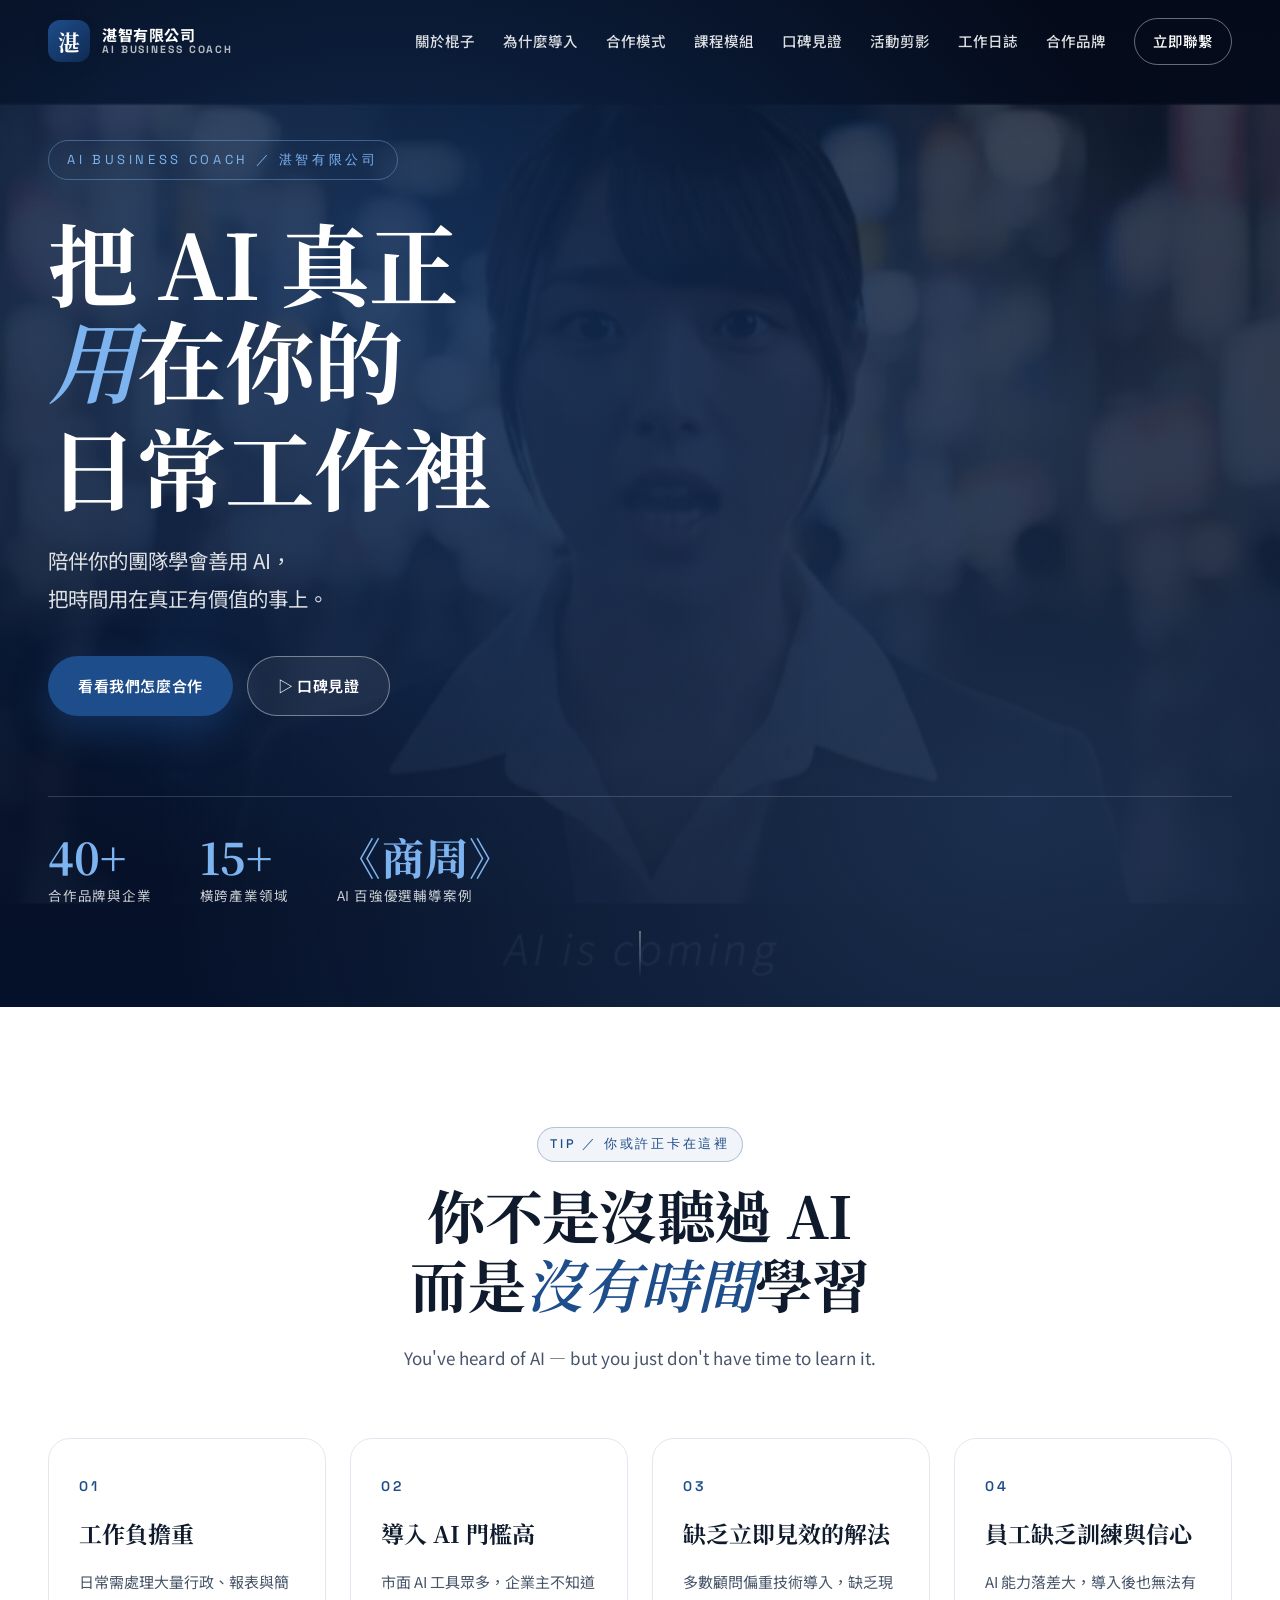
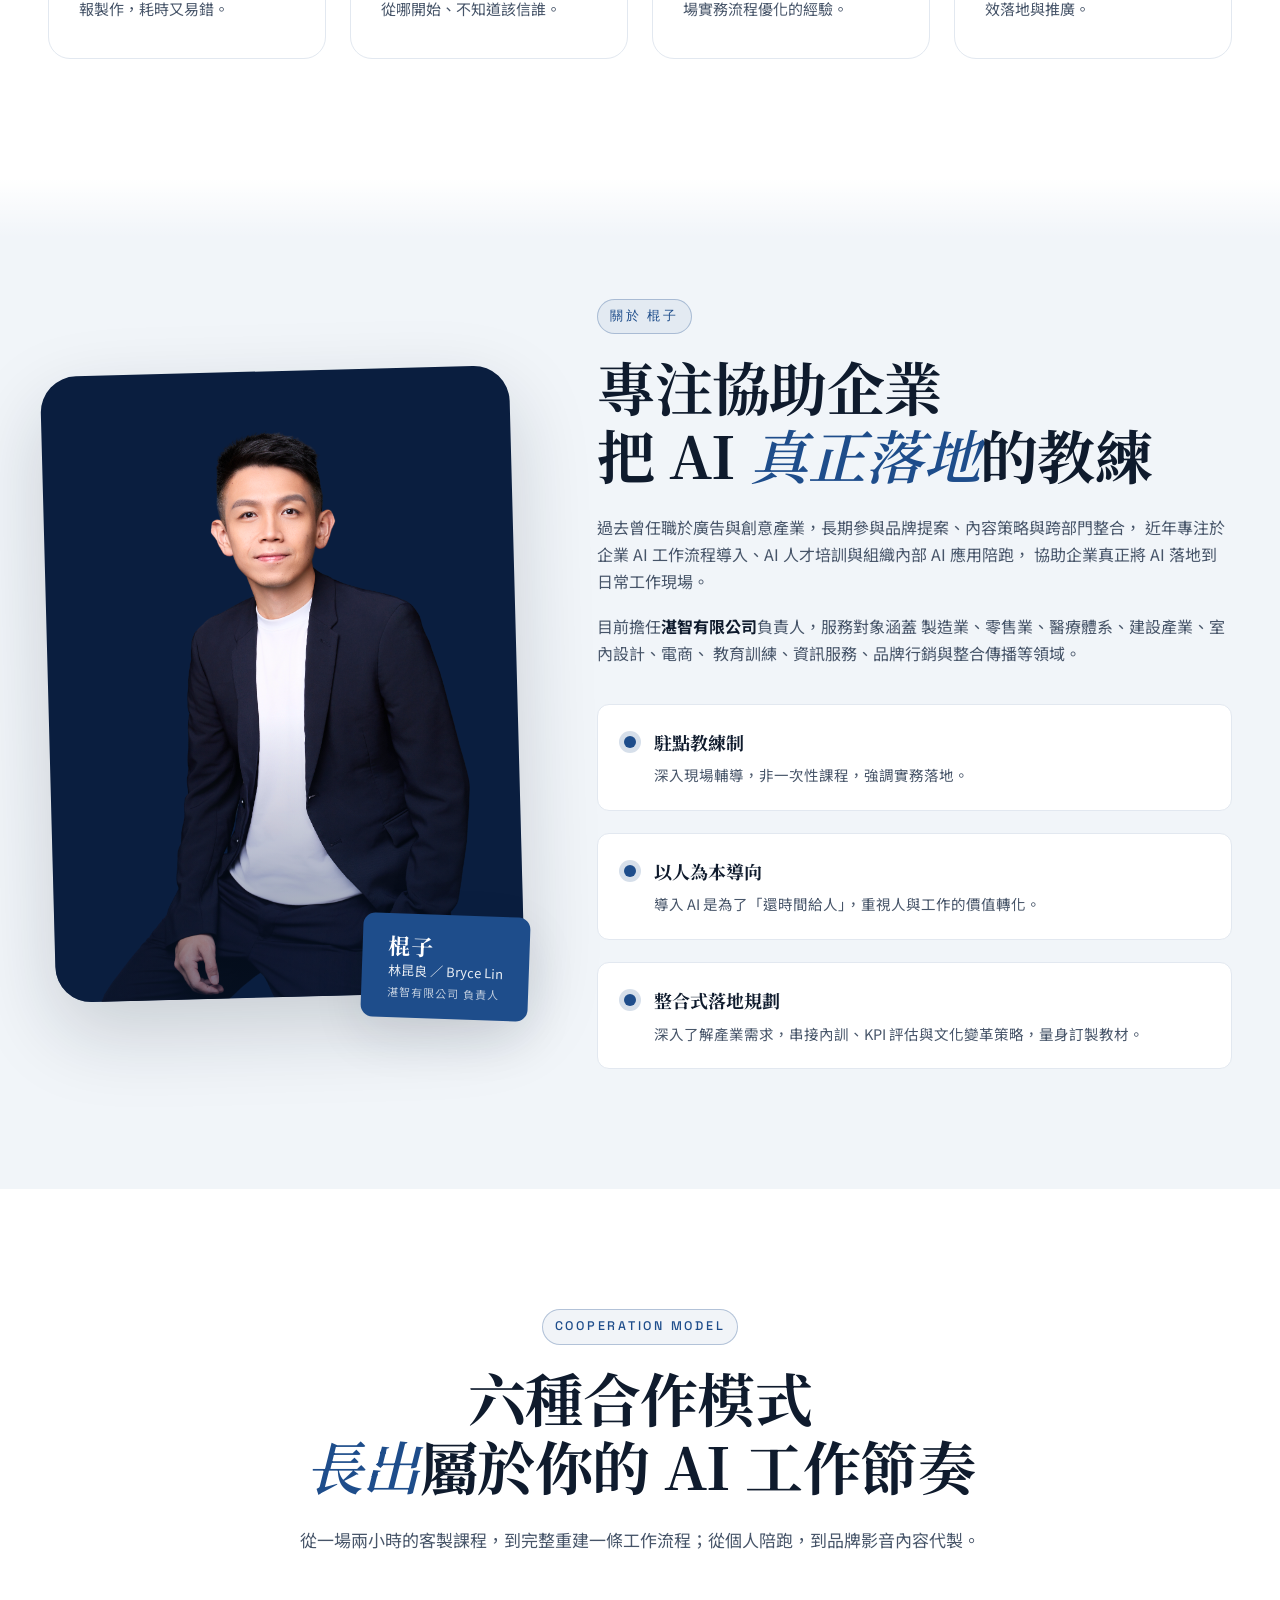
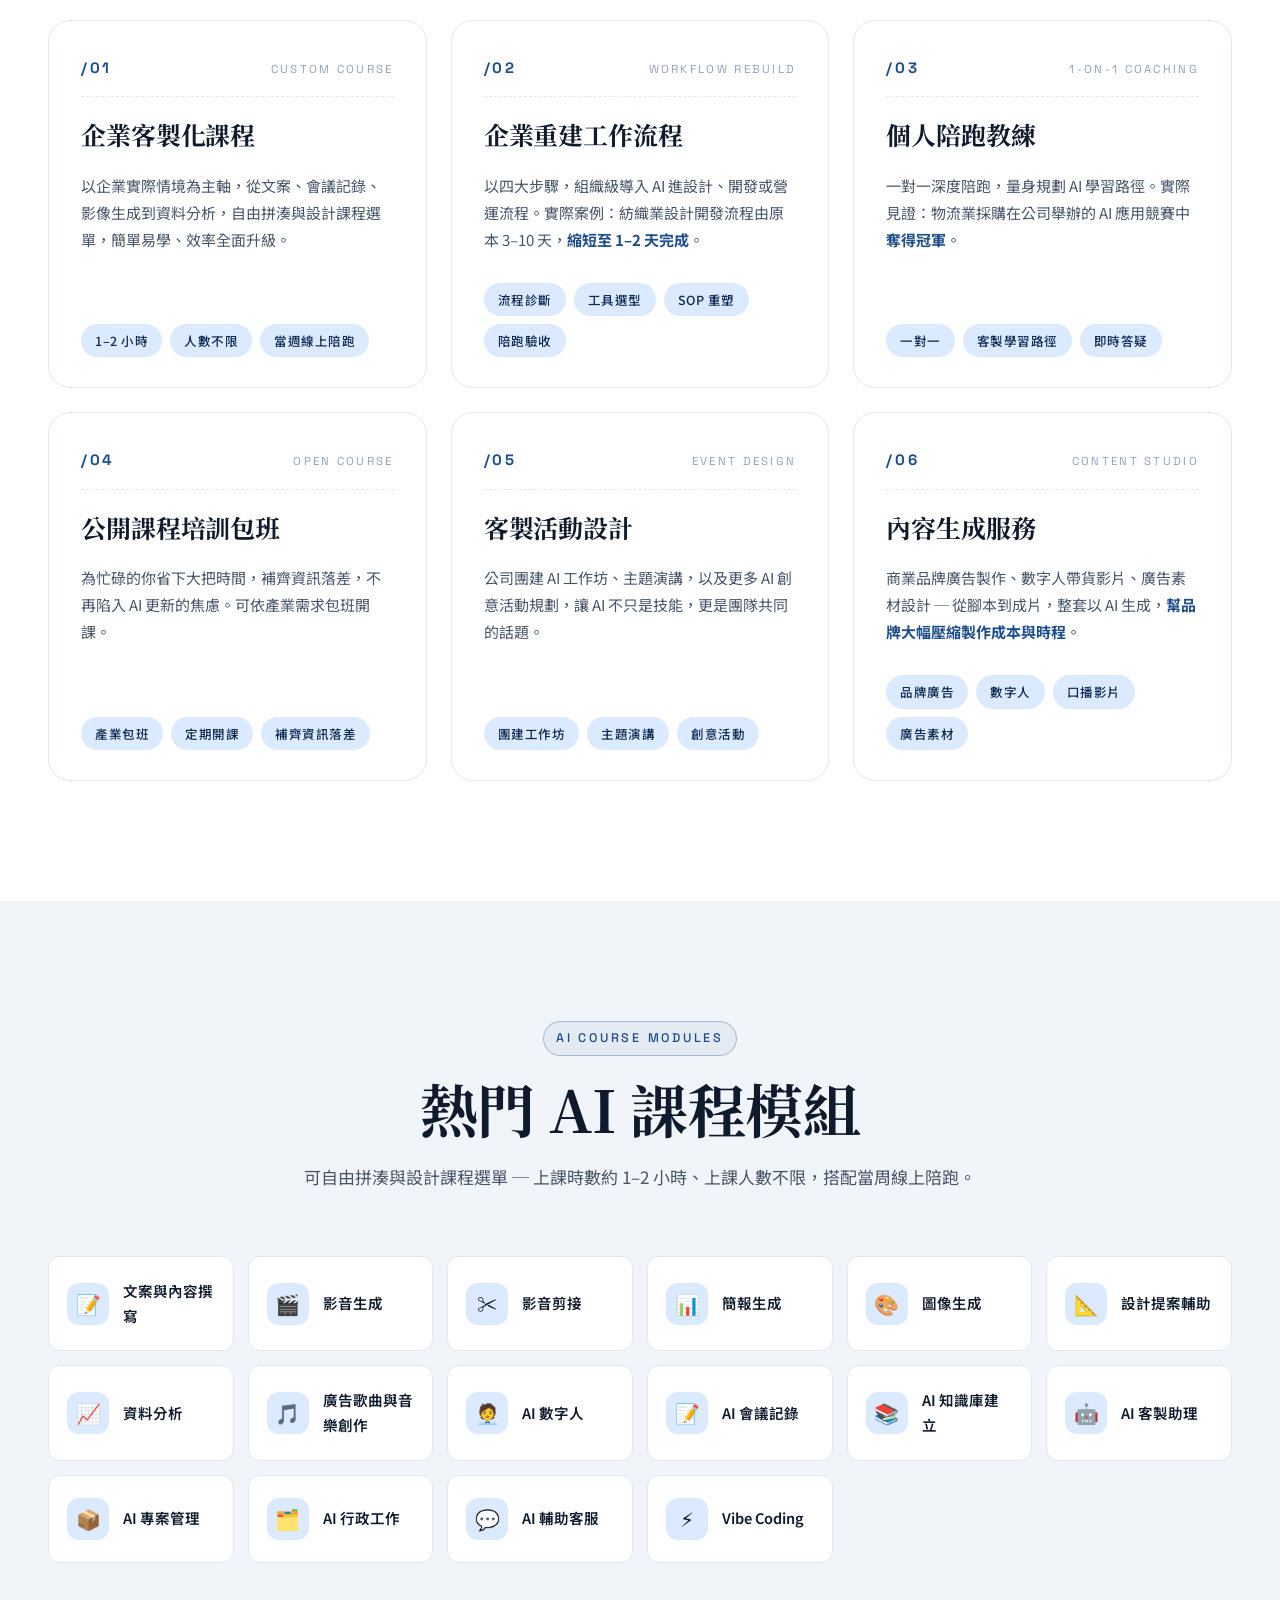
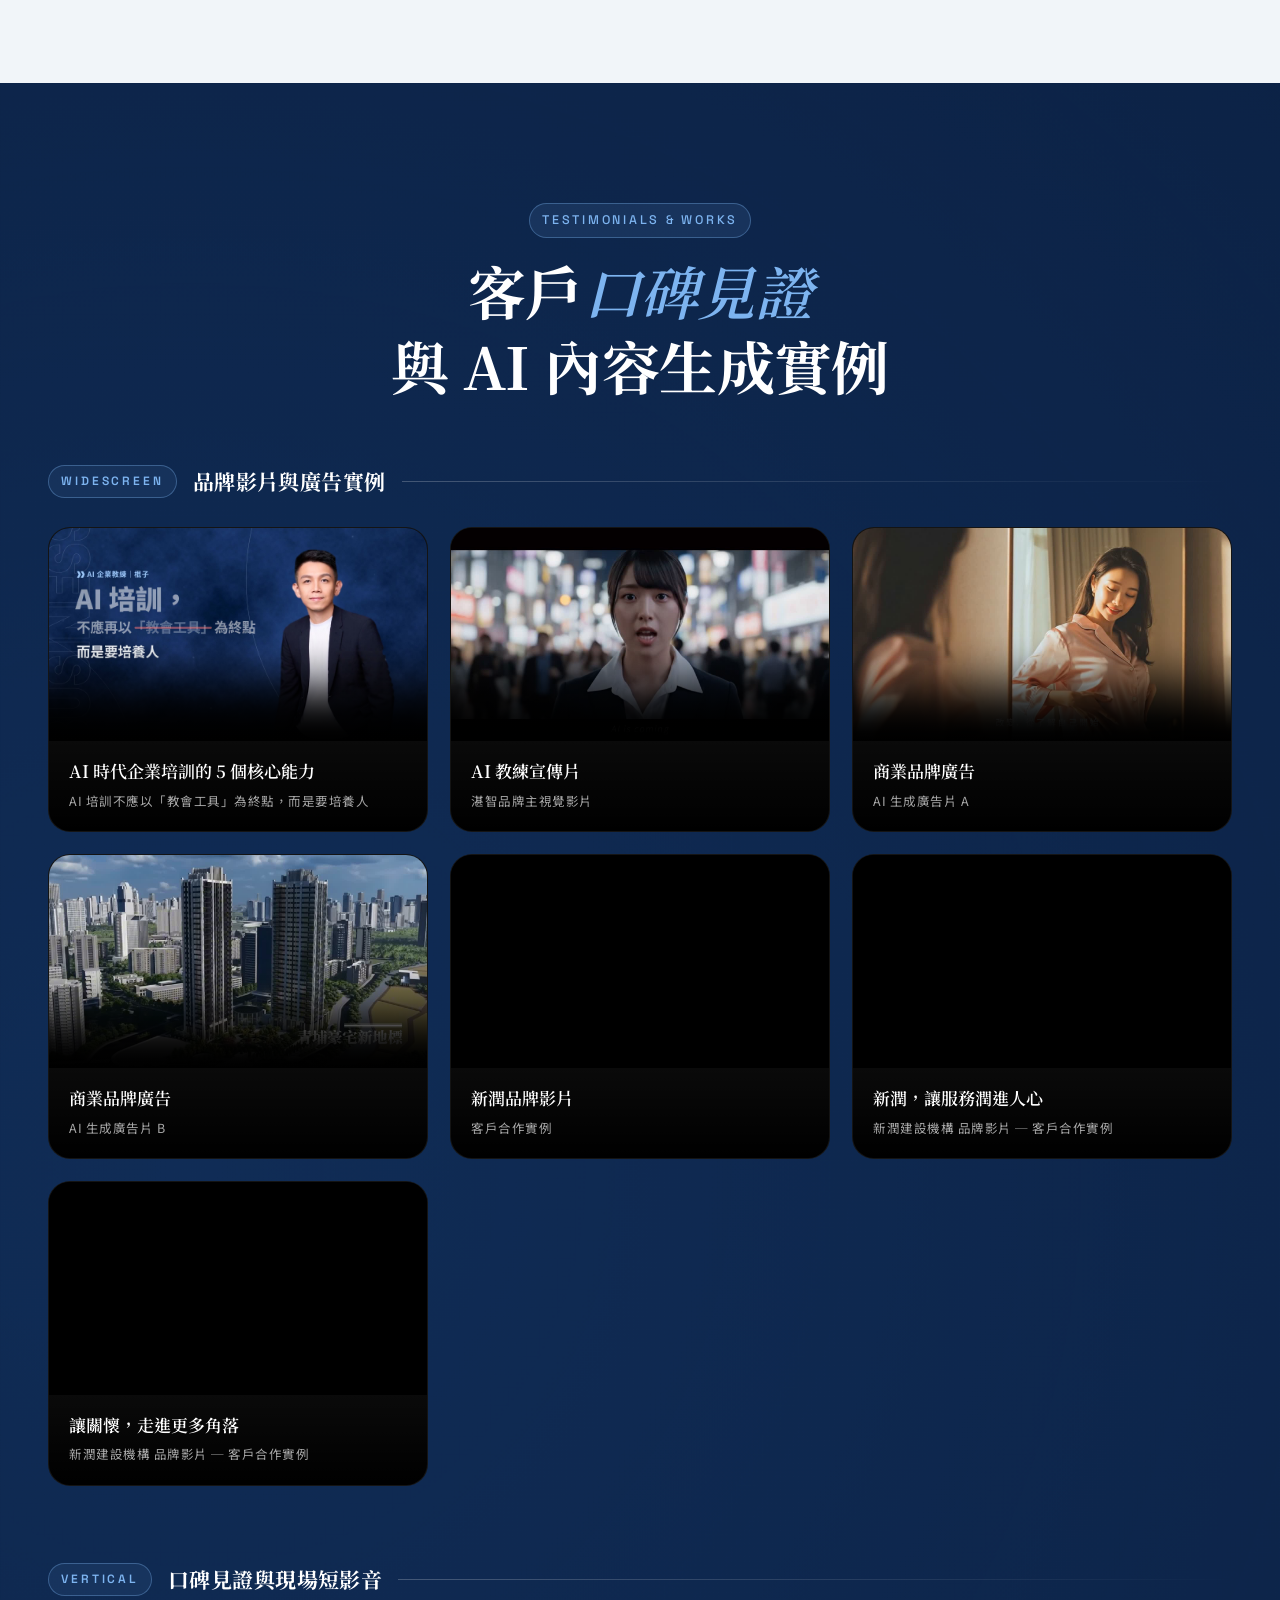
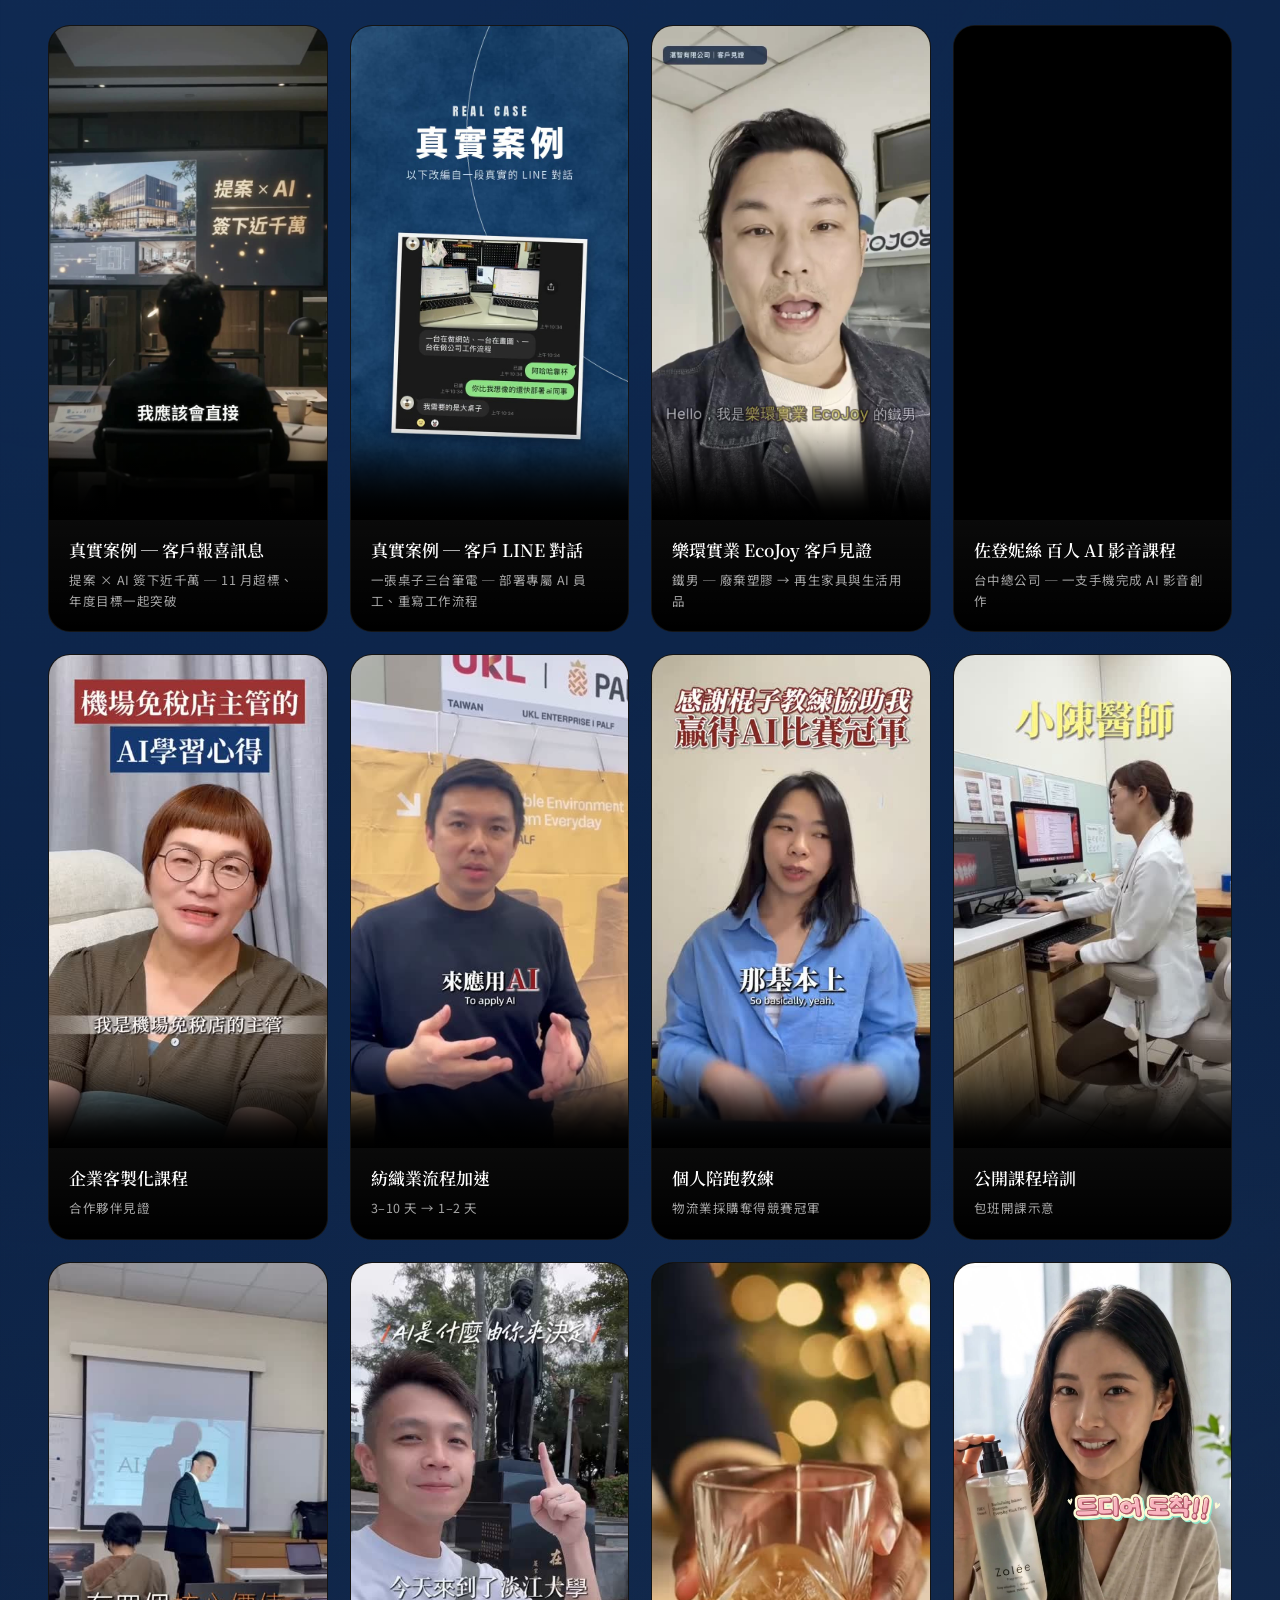
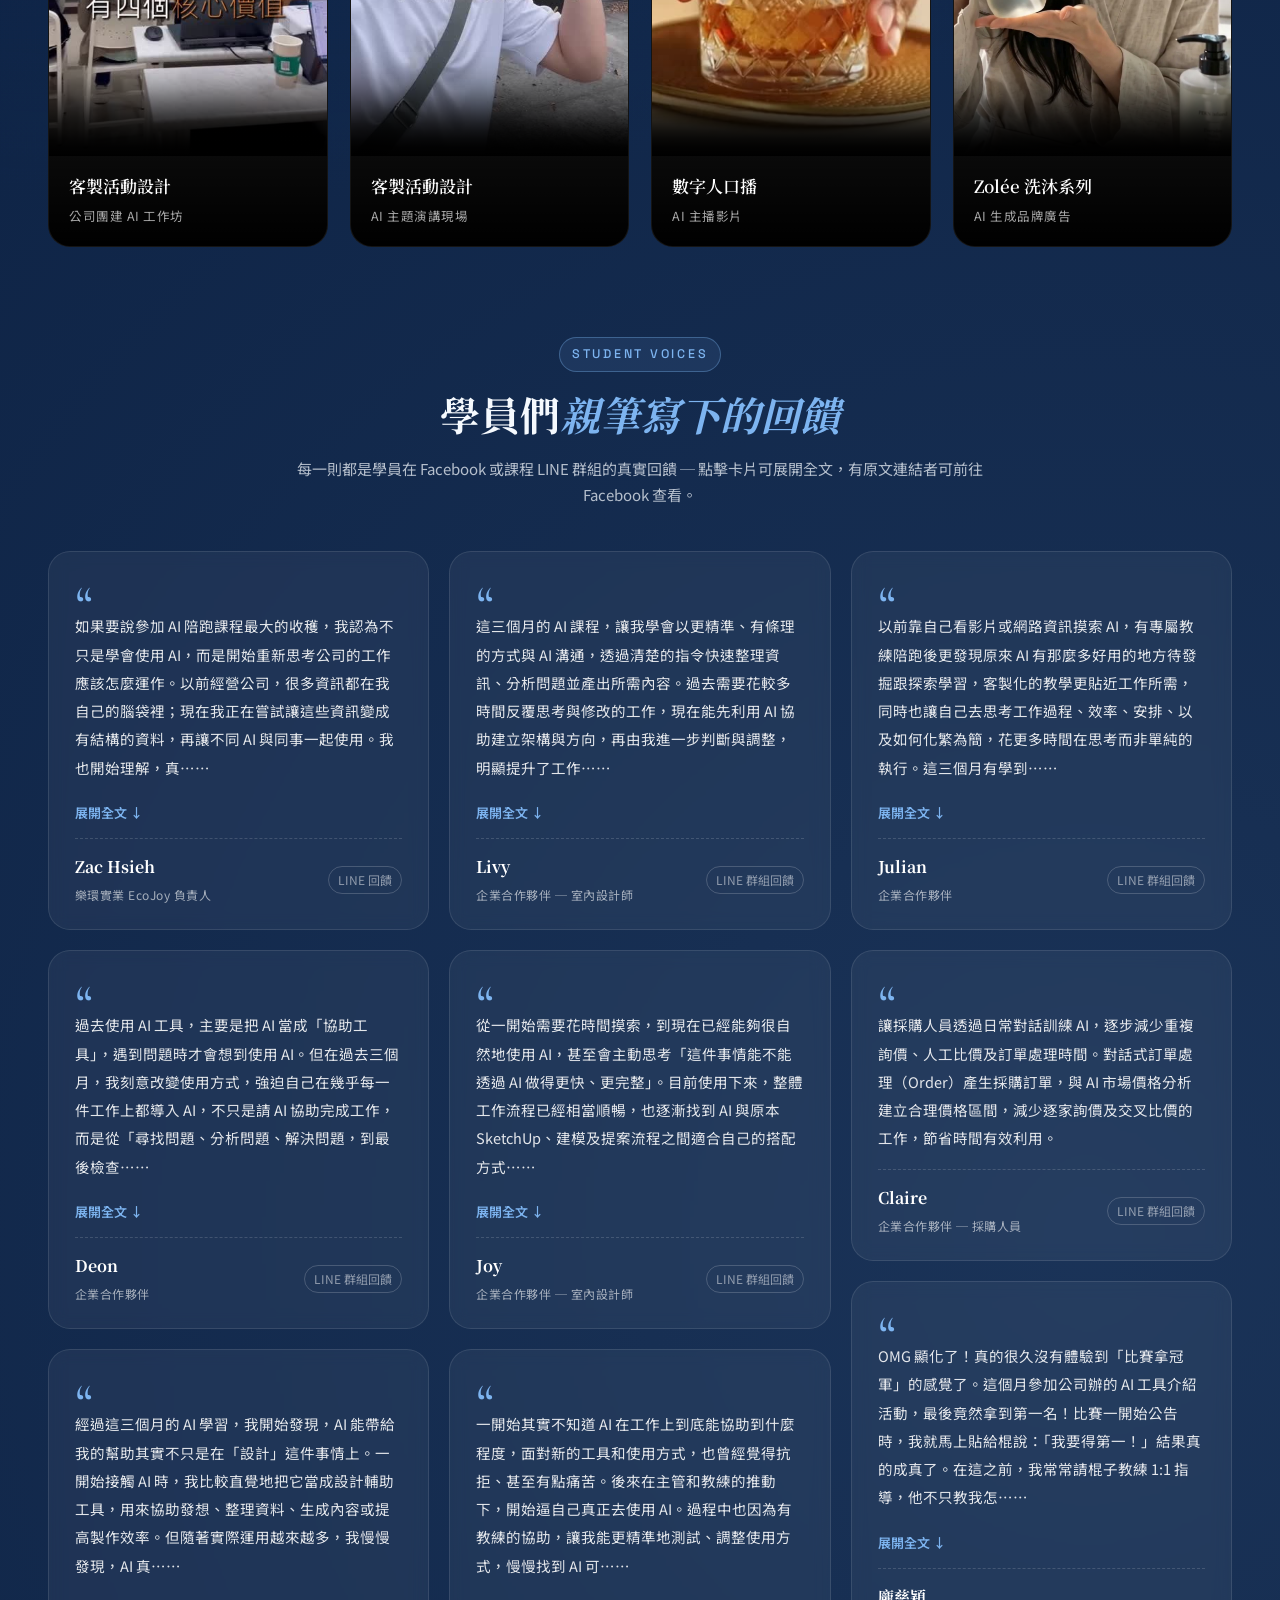
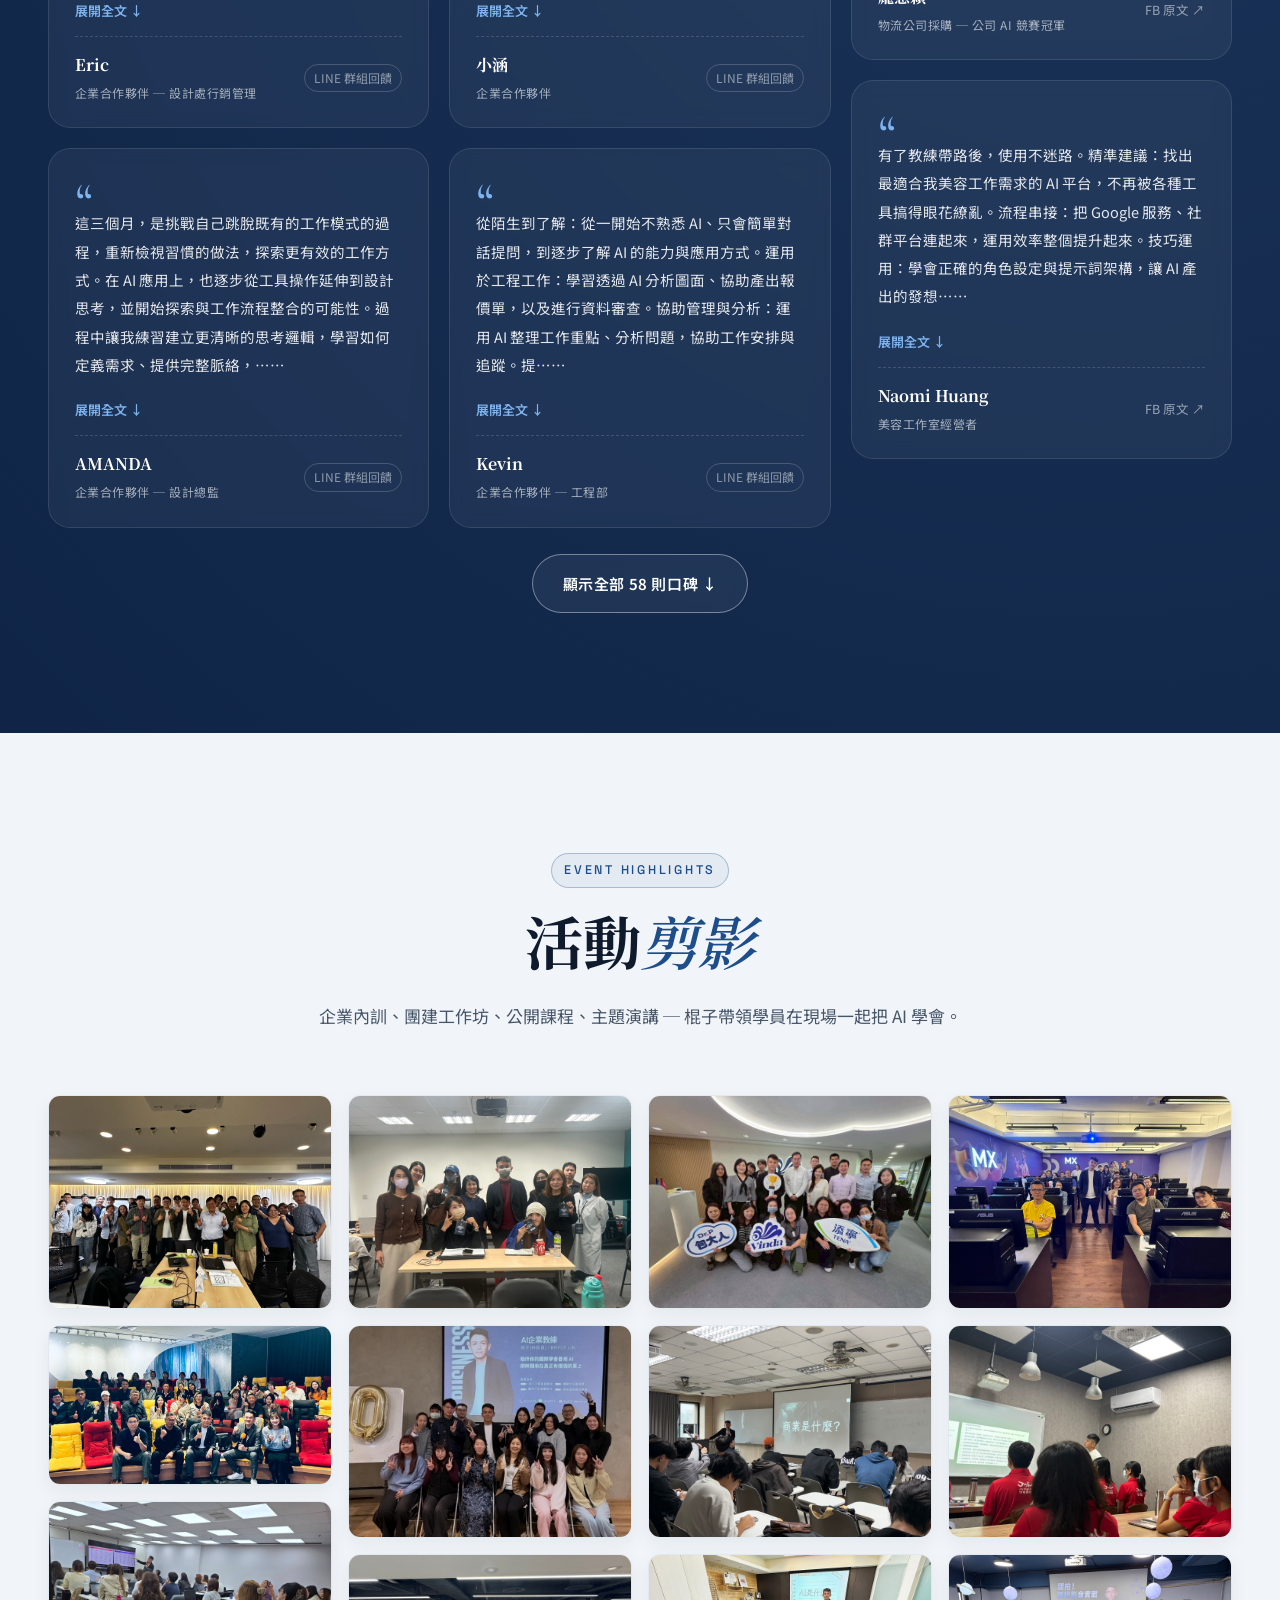
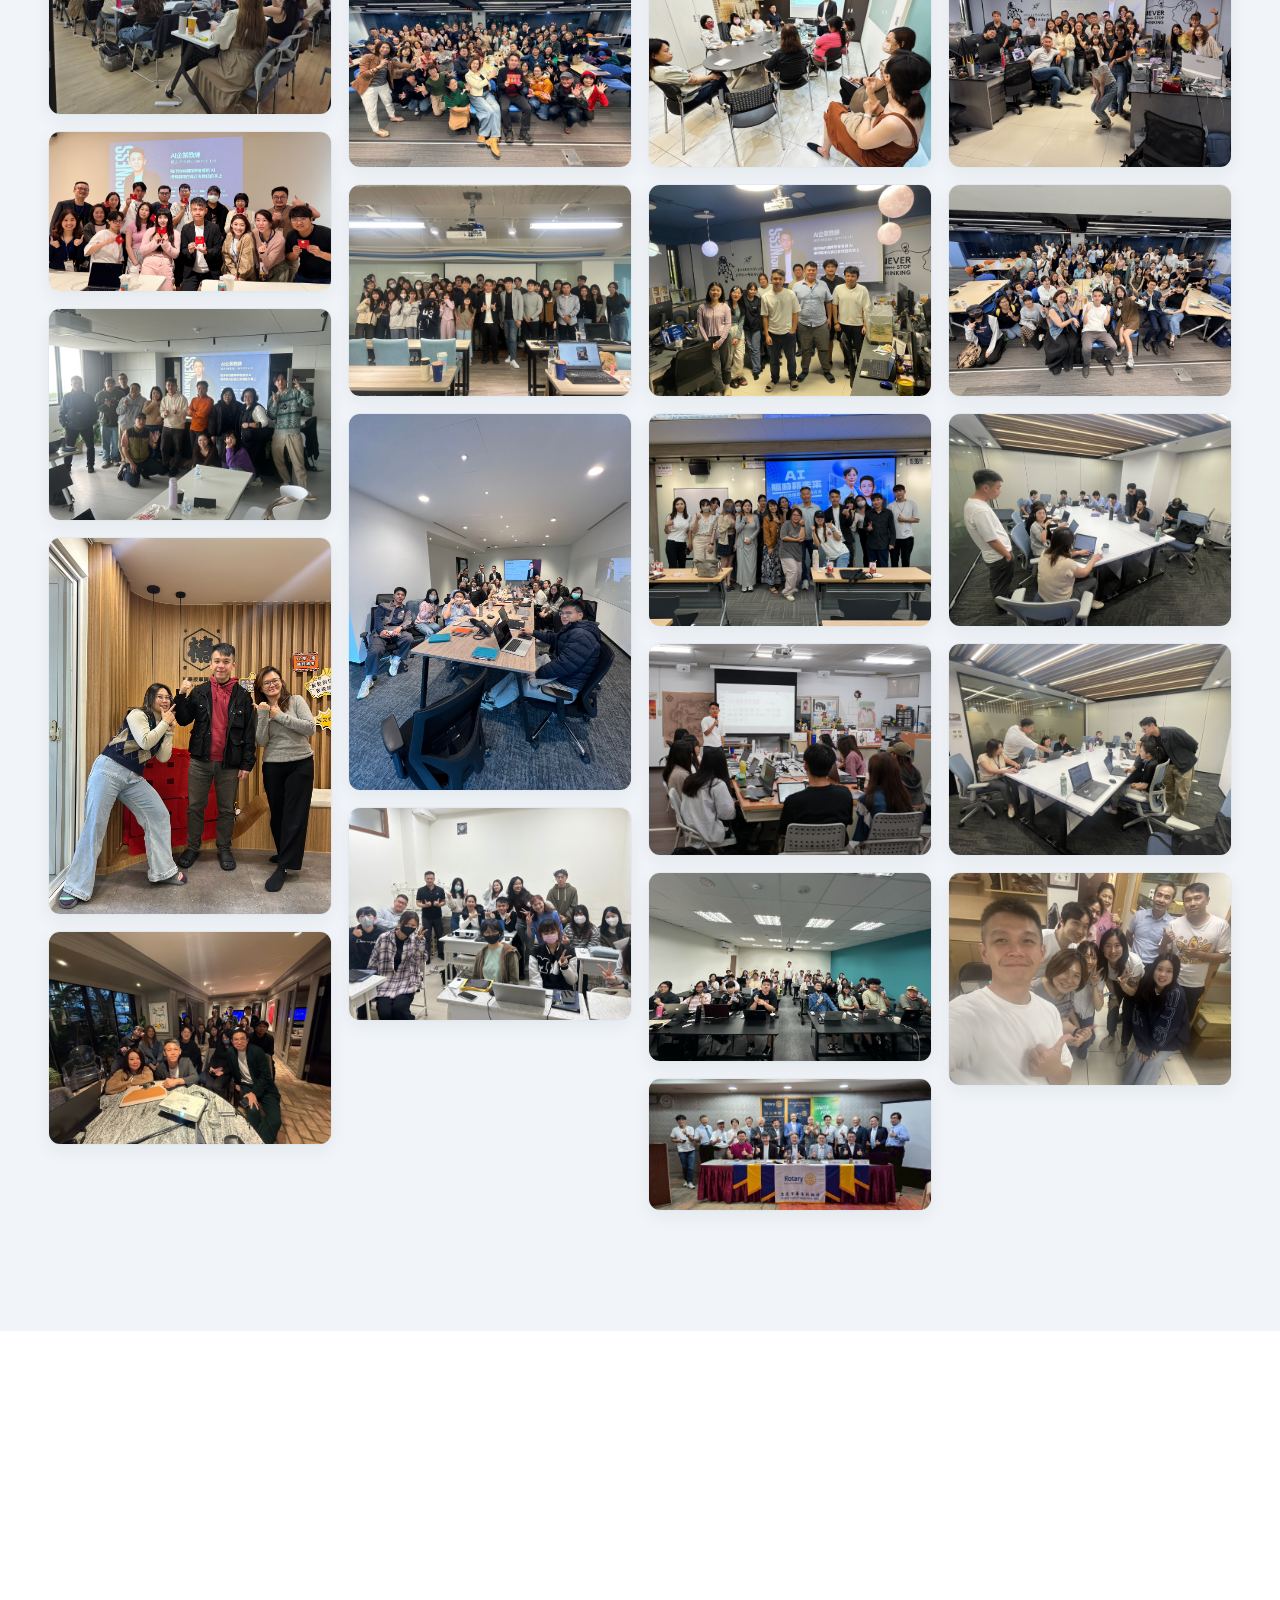
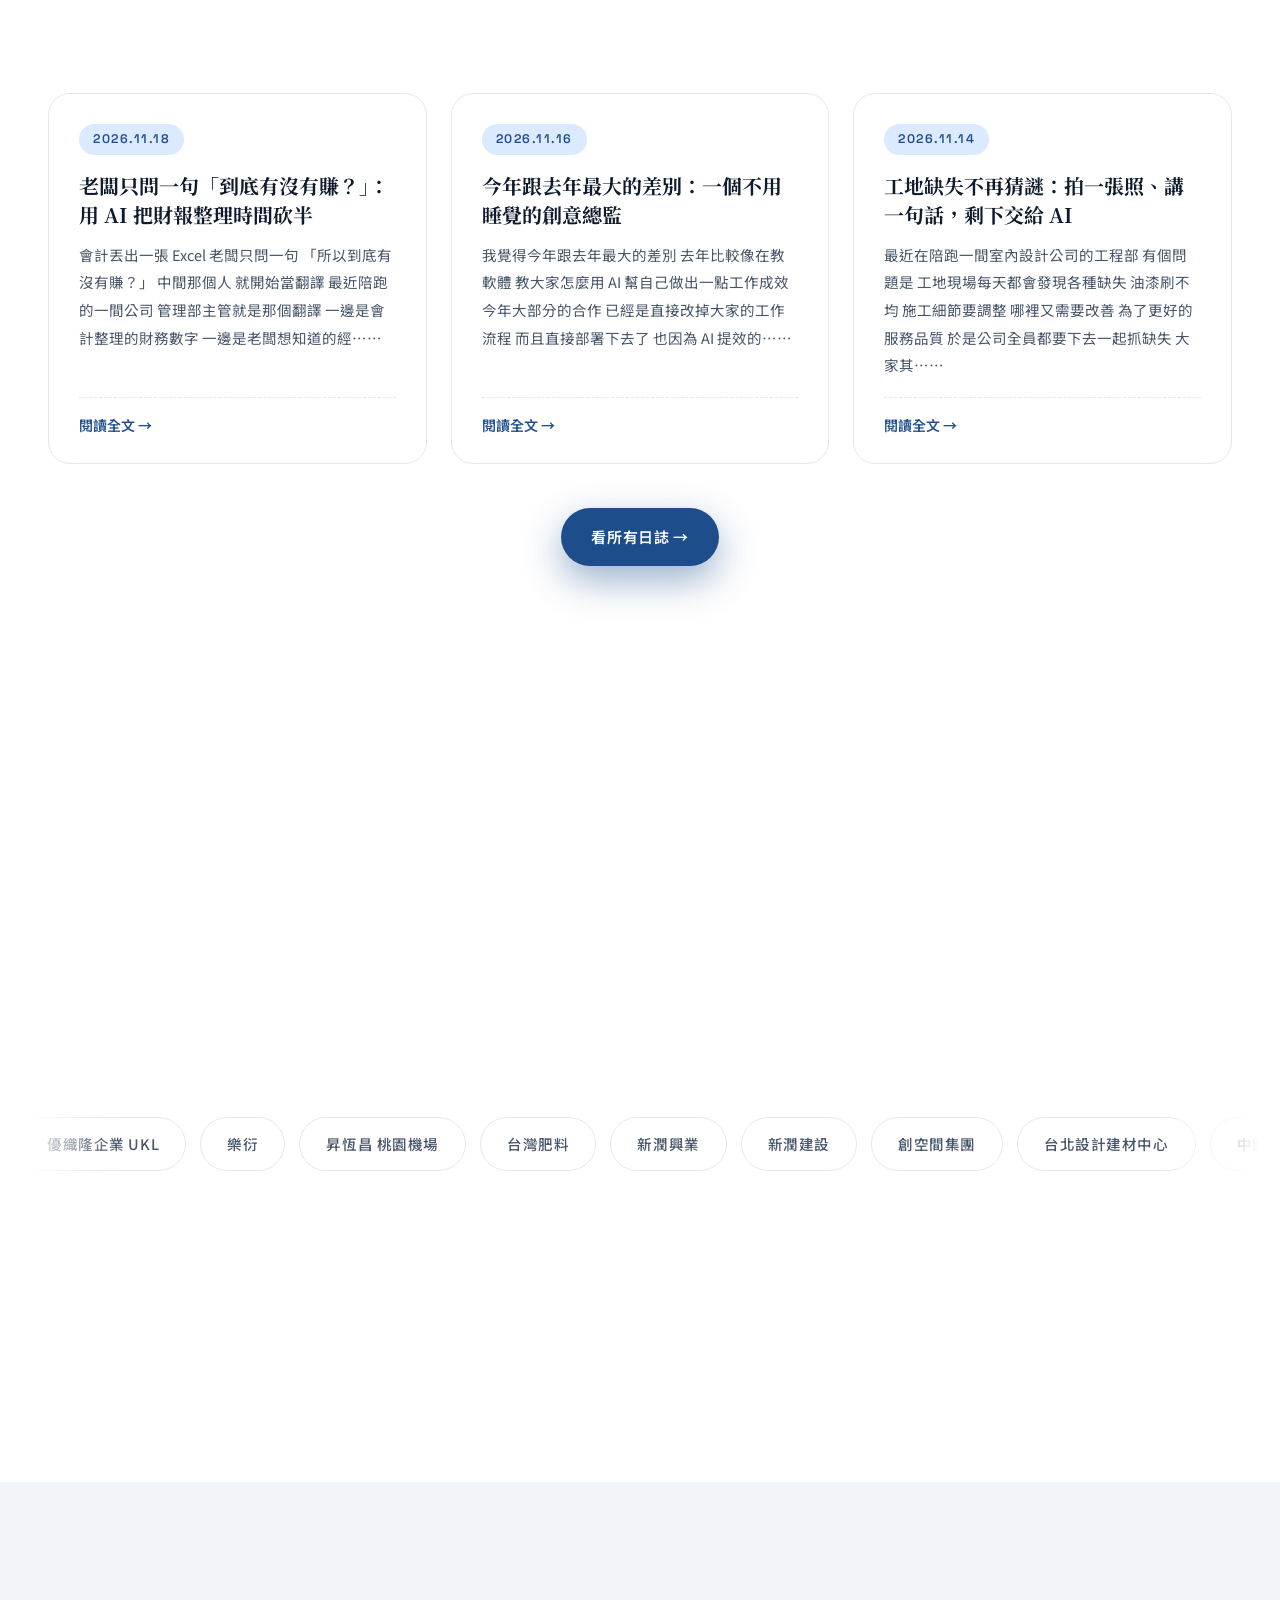
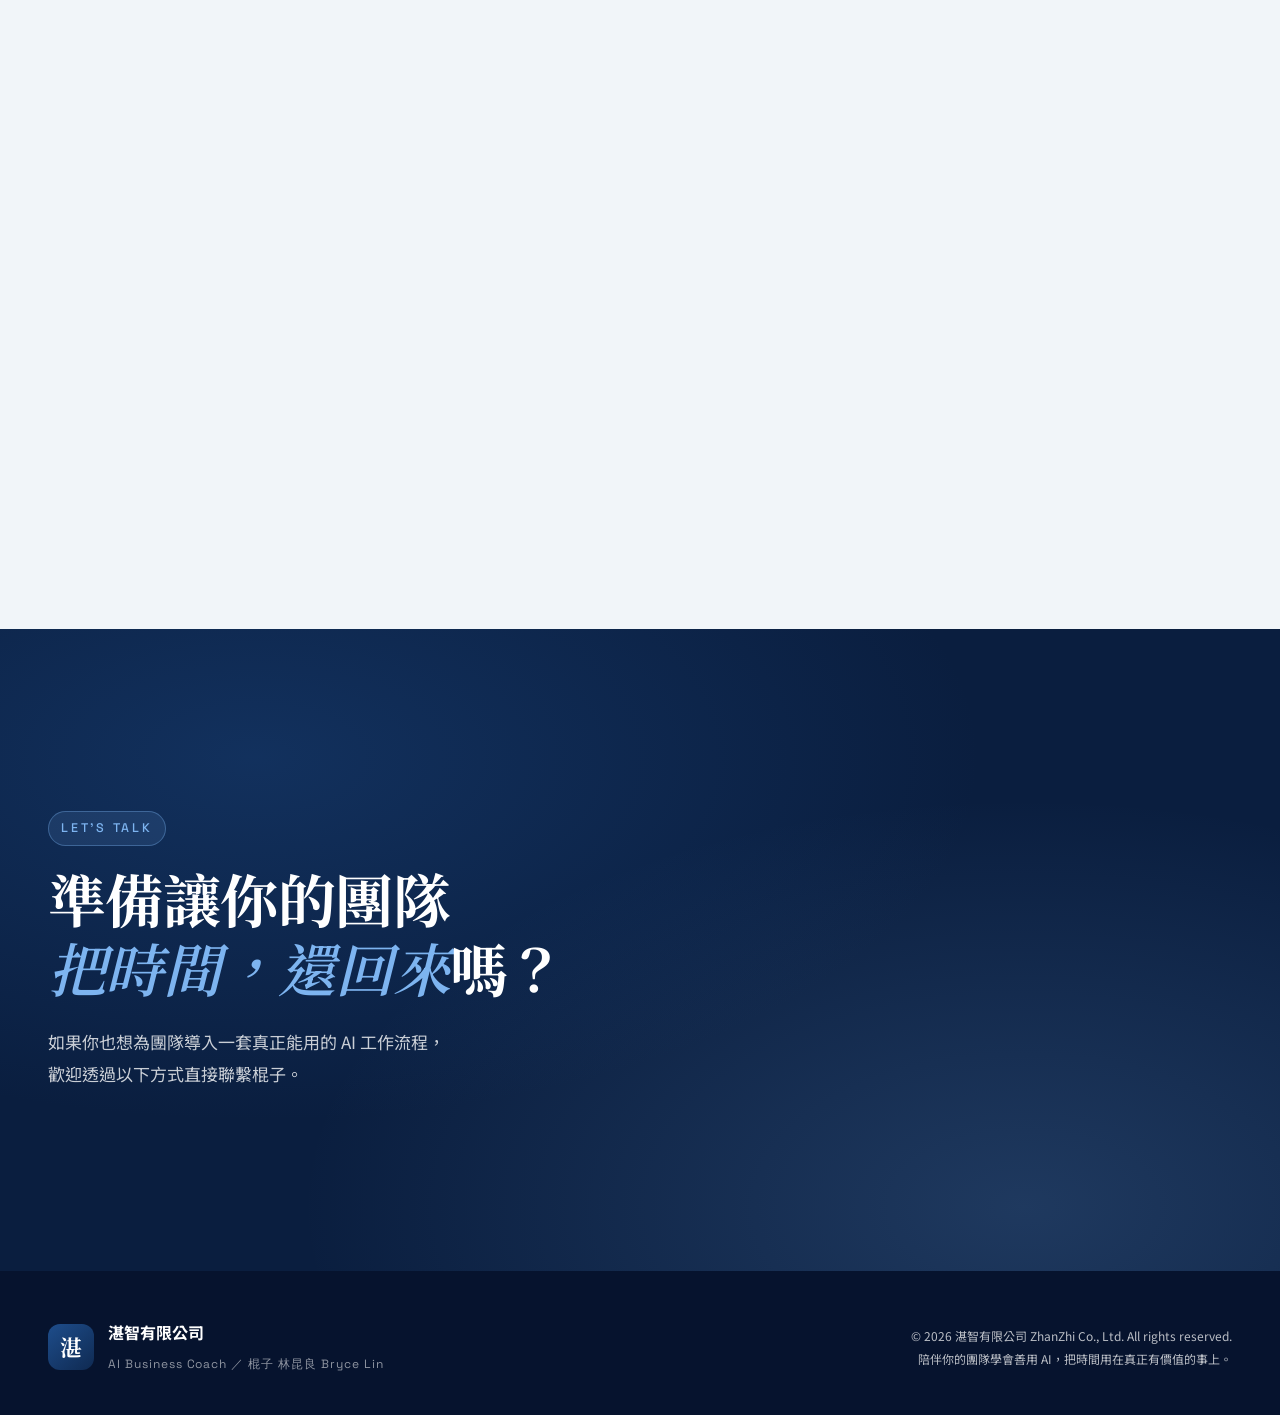
==== commit 8fd47902: "口碑見證新增「真實案例 ─ 提案 × AI 簽下近千萬」直幅影片 Co-Authored-By: Claude Fable 5.2 <noreply@anthropic.com> Claude-Ses" ====
--- a/index.html
+++ b/index.html
@@ -392,6 +392,12 @@
         <i class="showcase__label-line"></i>
       </div>
       <div class="showcase__grid showcase__grid--portrait">
+        <figure class="show is-portrait" data-title="真實案例 ─ 提案 × AI 簽下近千萬">
+          <video controls playsinline webkit-playsinline preload="none" poster="assets/media/testimonial-proposal-10m.jpg">
+            <source src="assets/media/testimonial-proposal-10m.mp4" type="video/mp4" />
+          </video>
+          <figcaption><span>真實案例 ─ 客戶報喜訊息</span><small>提案 × AI 簽下近千萬 ─ 11 月超標、年度目標一起突破</small></figcaption>
+        </figure>
         <figure class="show is-portrait" data-title="真實案例 ─ 一張桌子三台筆電的 AI 同事">
           <video controls playsinline webkit-playsinline preload="none" poster="assets/media/testimonial-line-case.jpg">
             <source src="assets/media/testimonial-line-case.mp4" type="video/mp4" />
